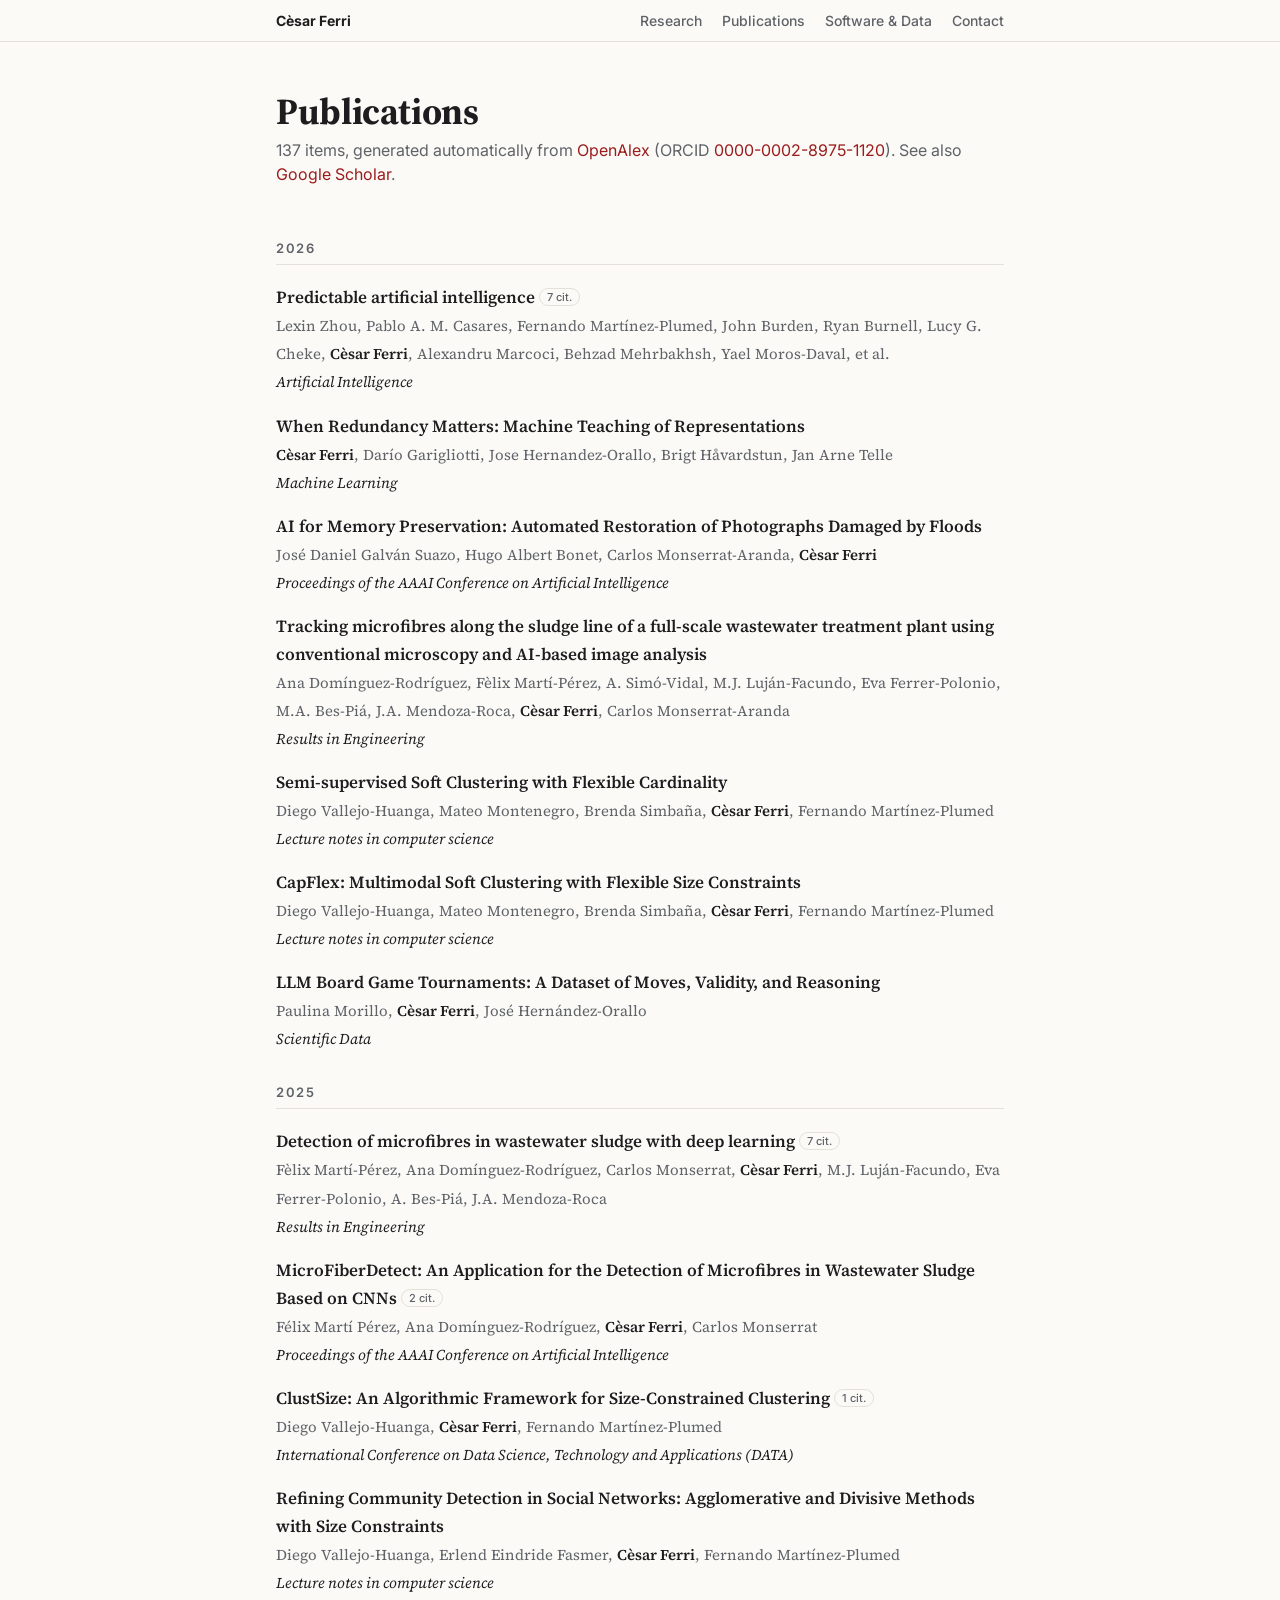
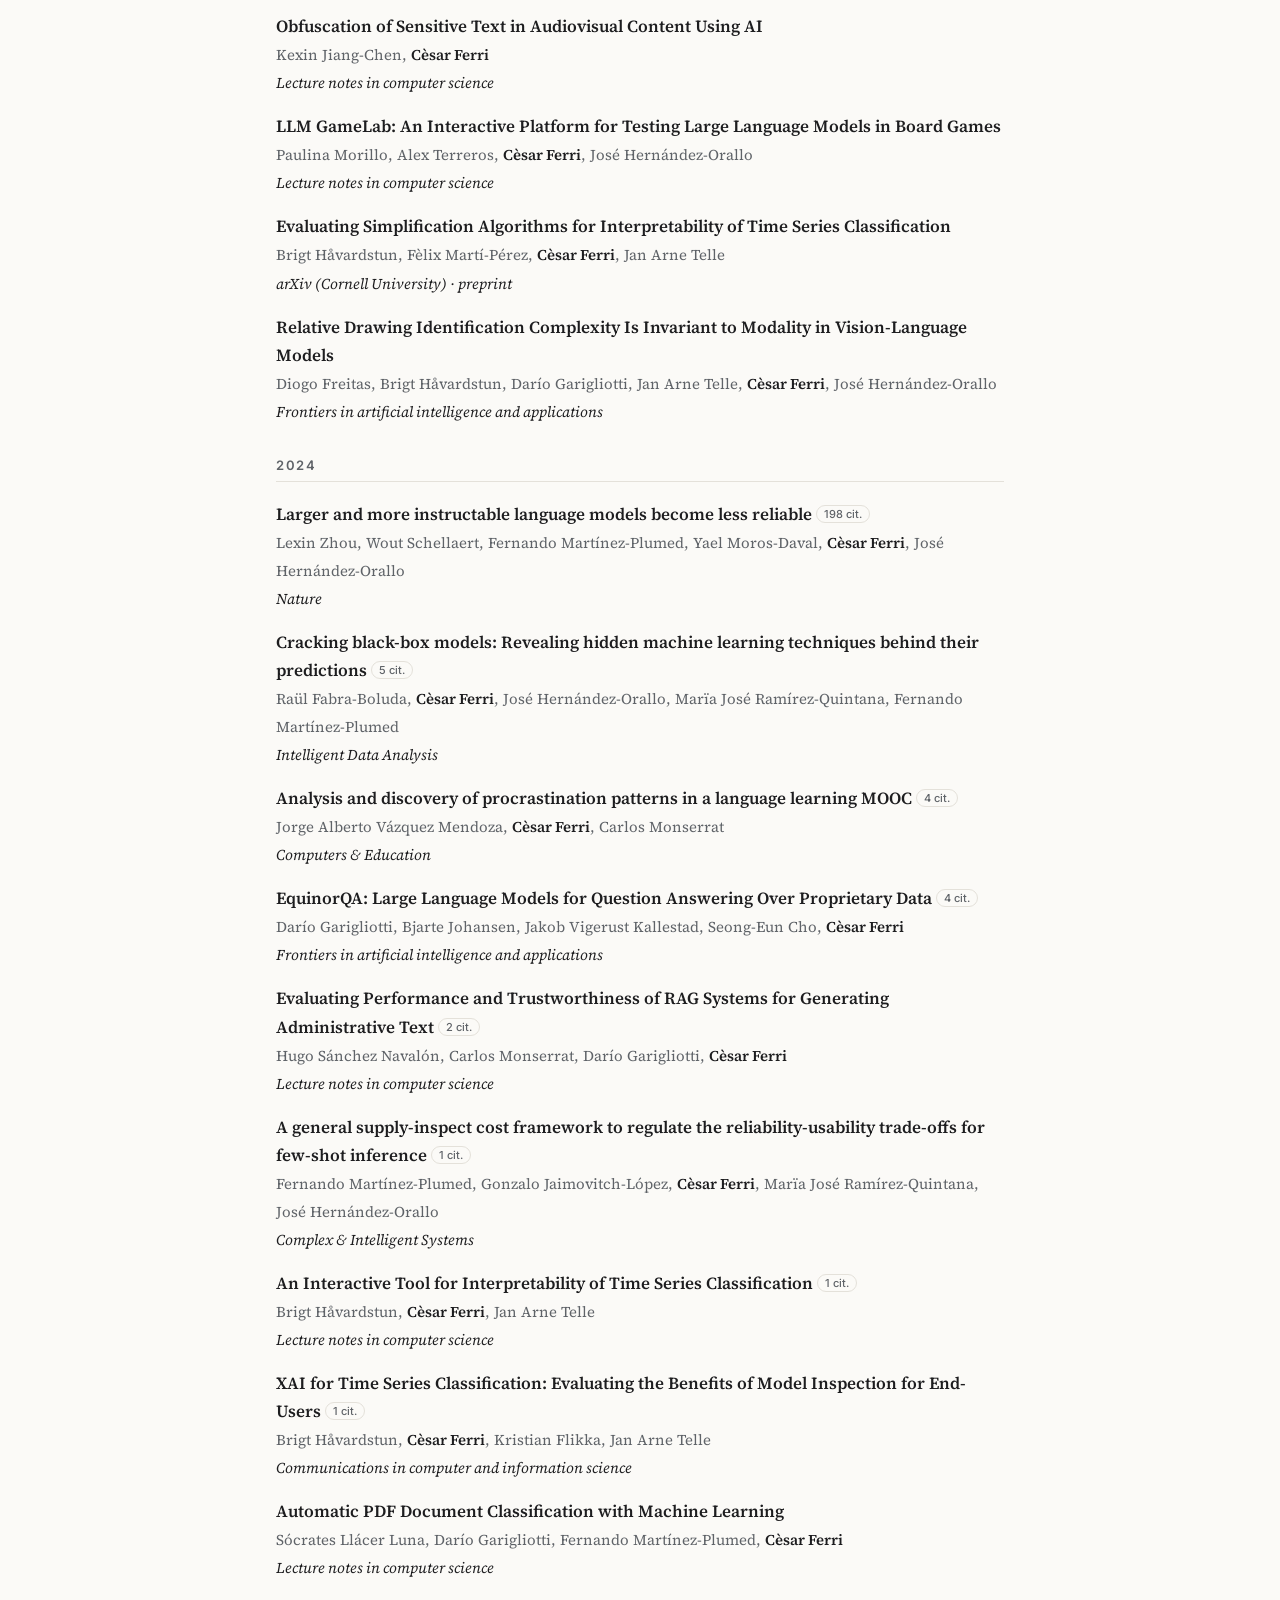
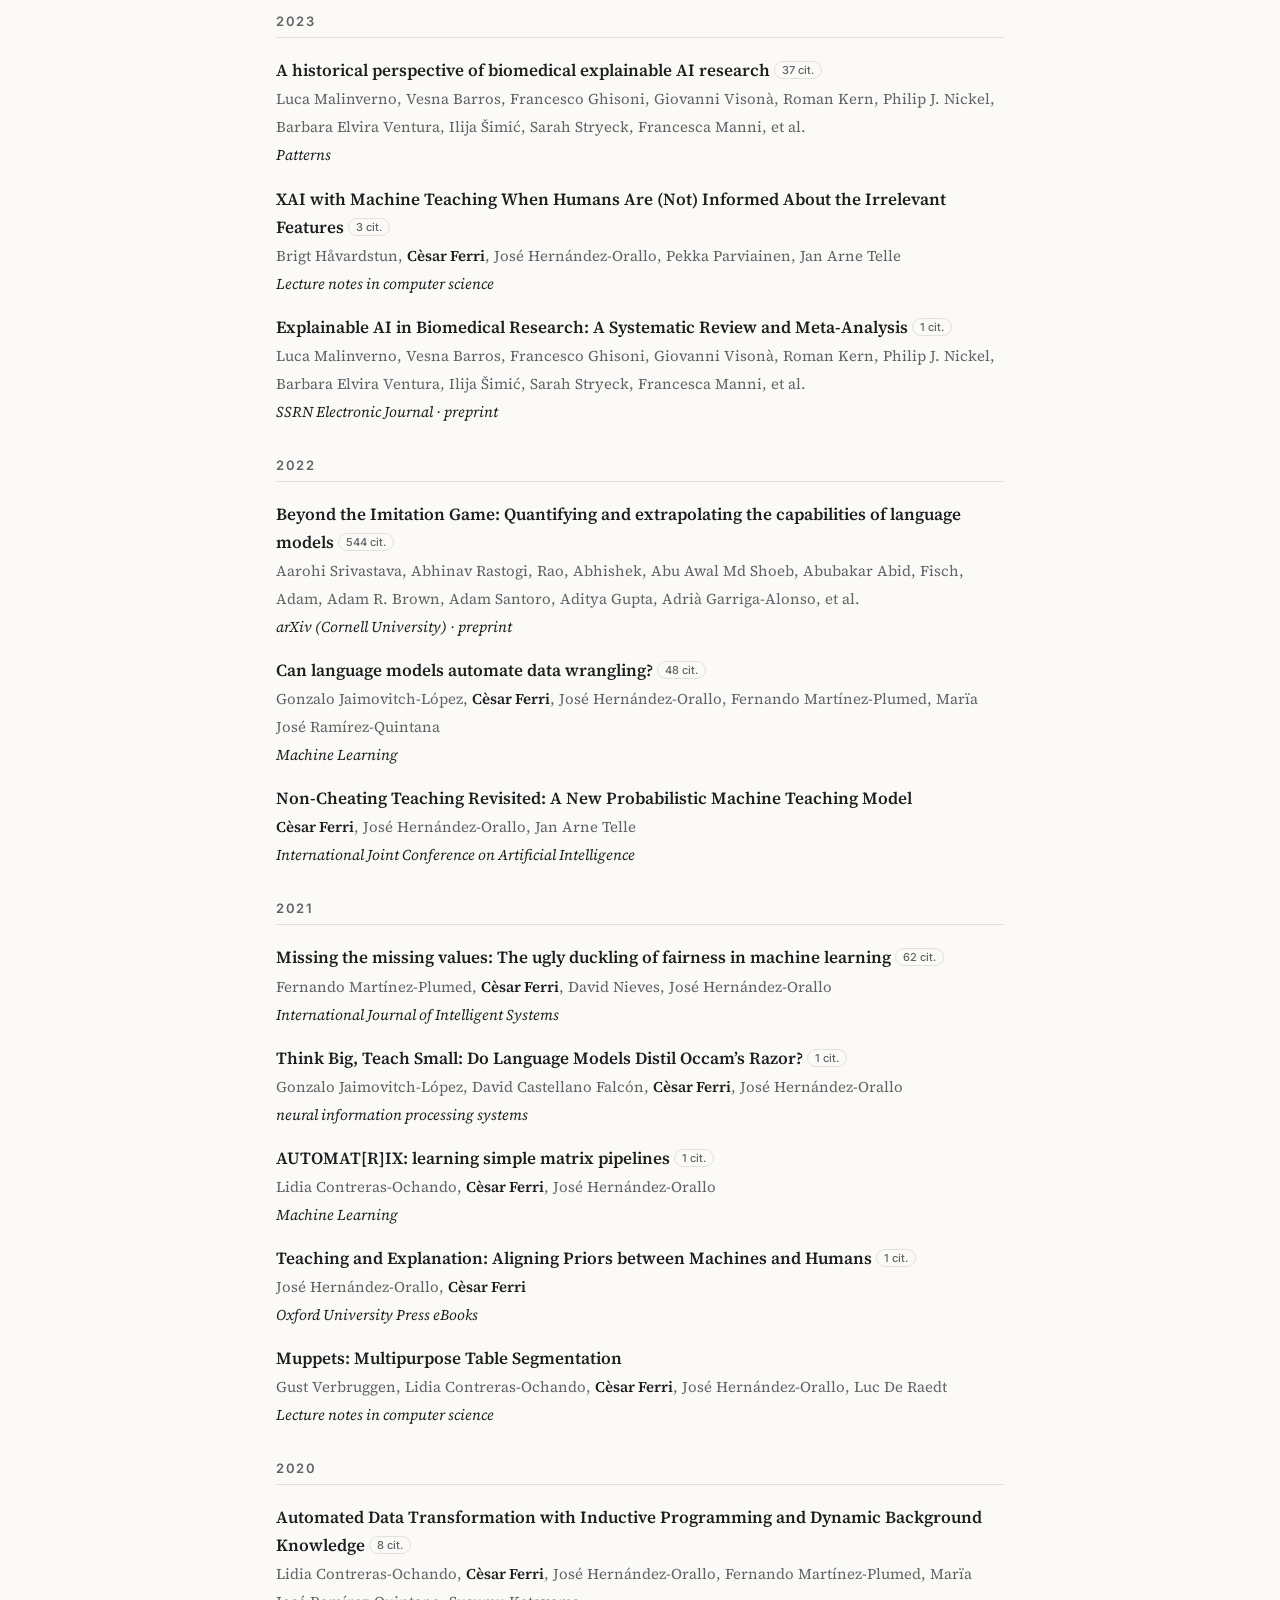
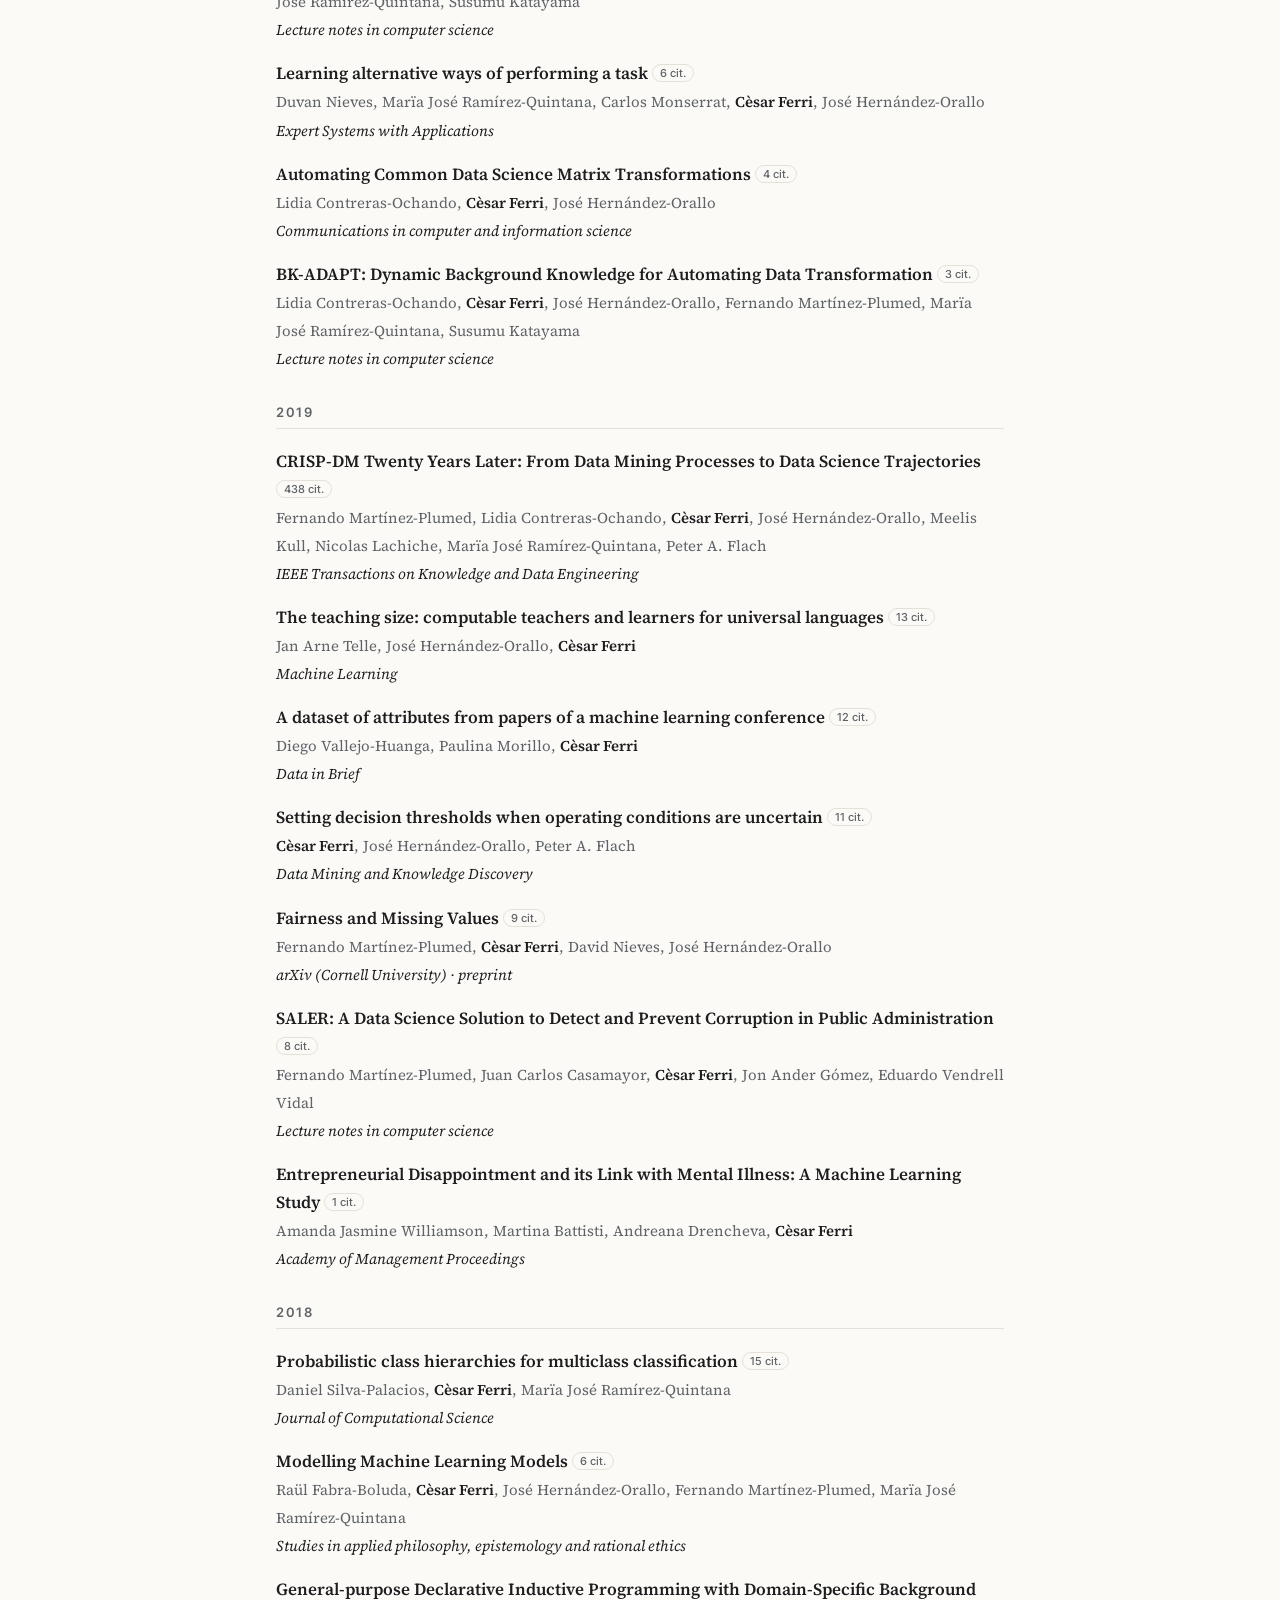
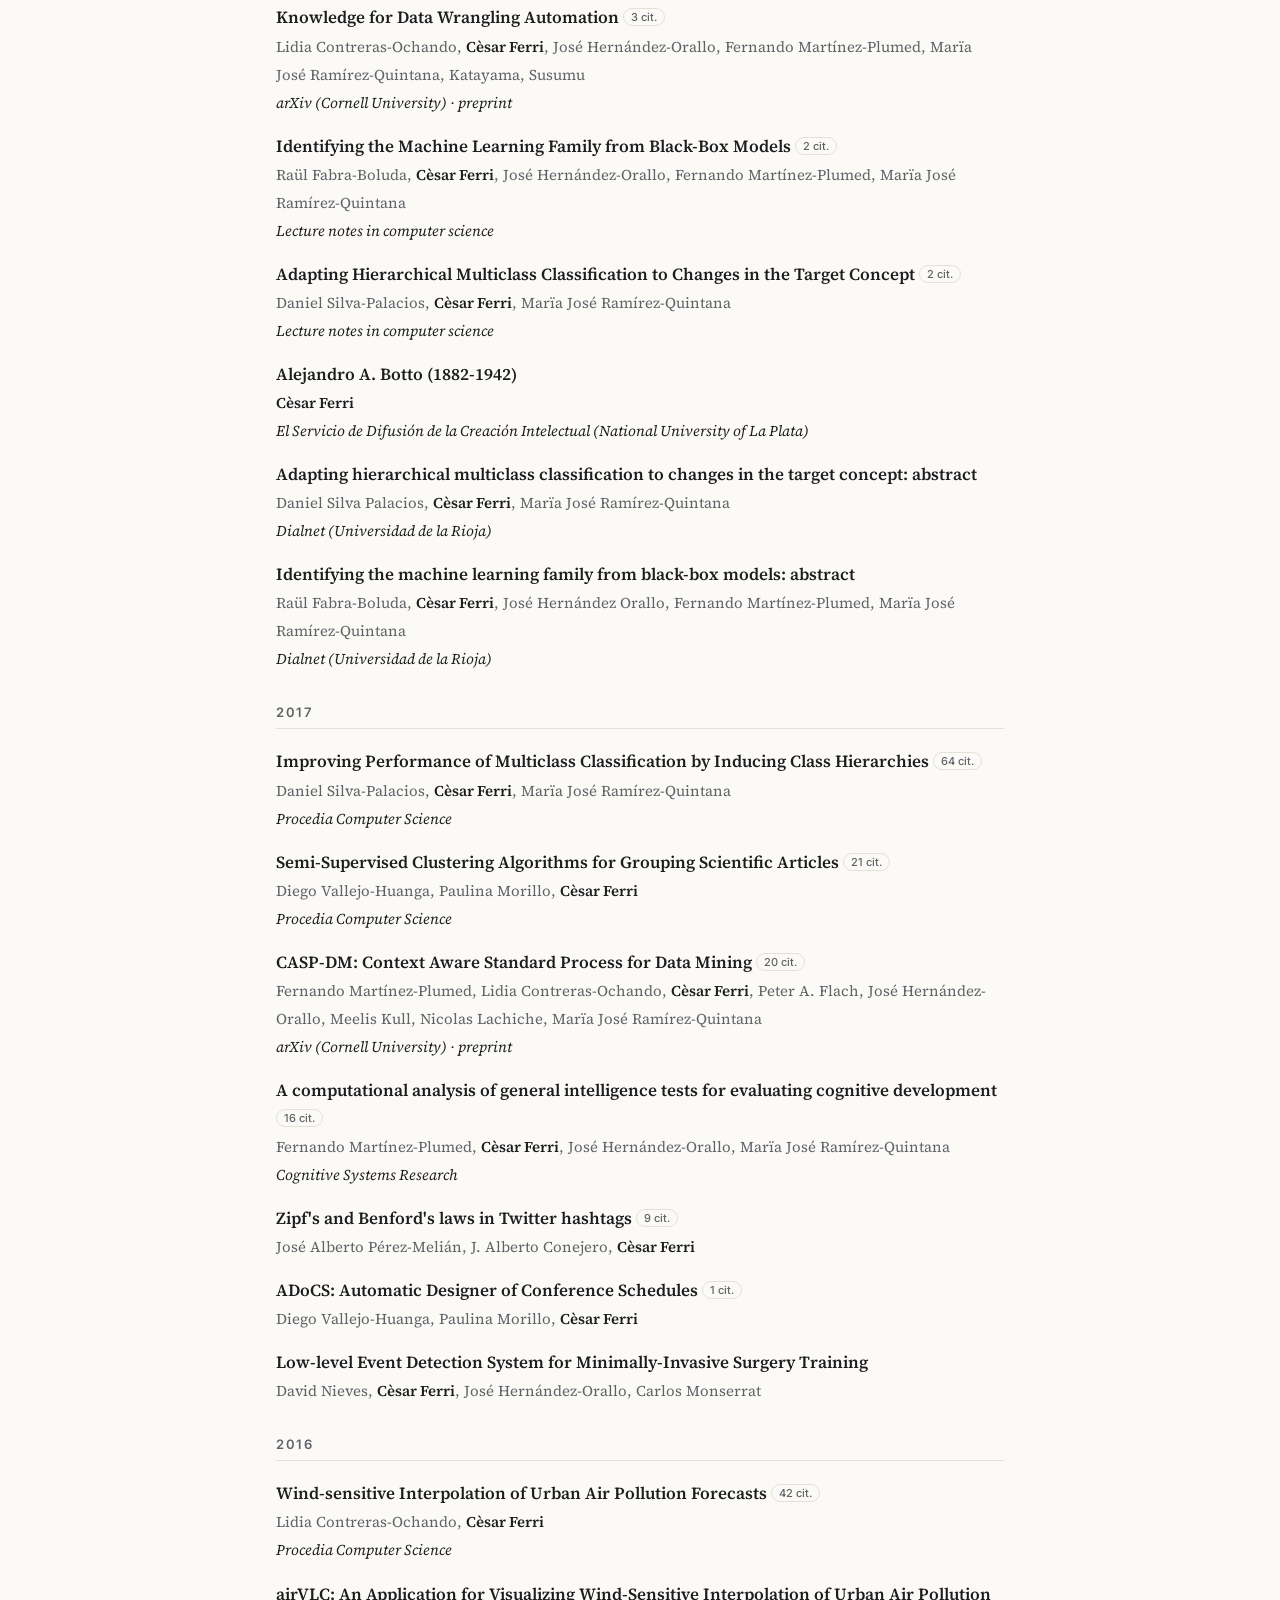
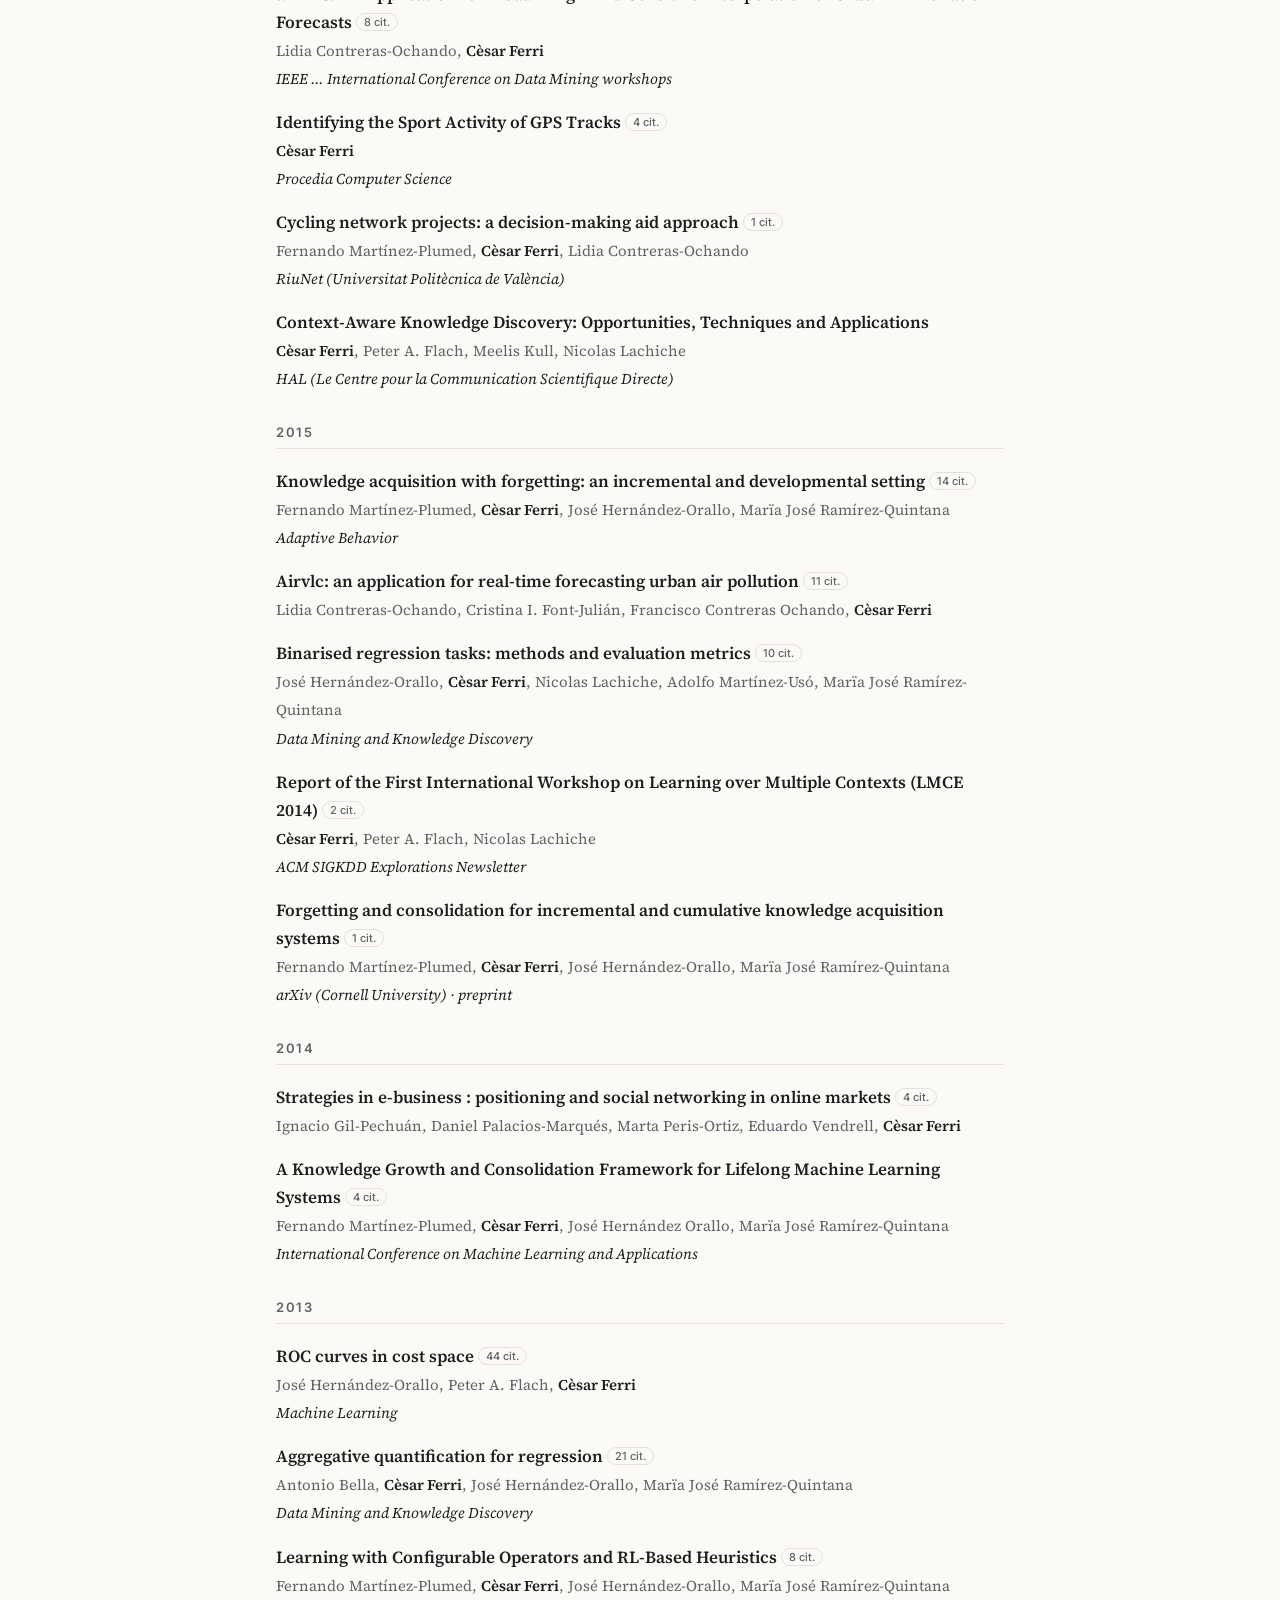
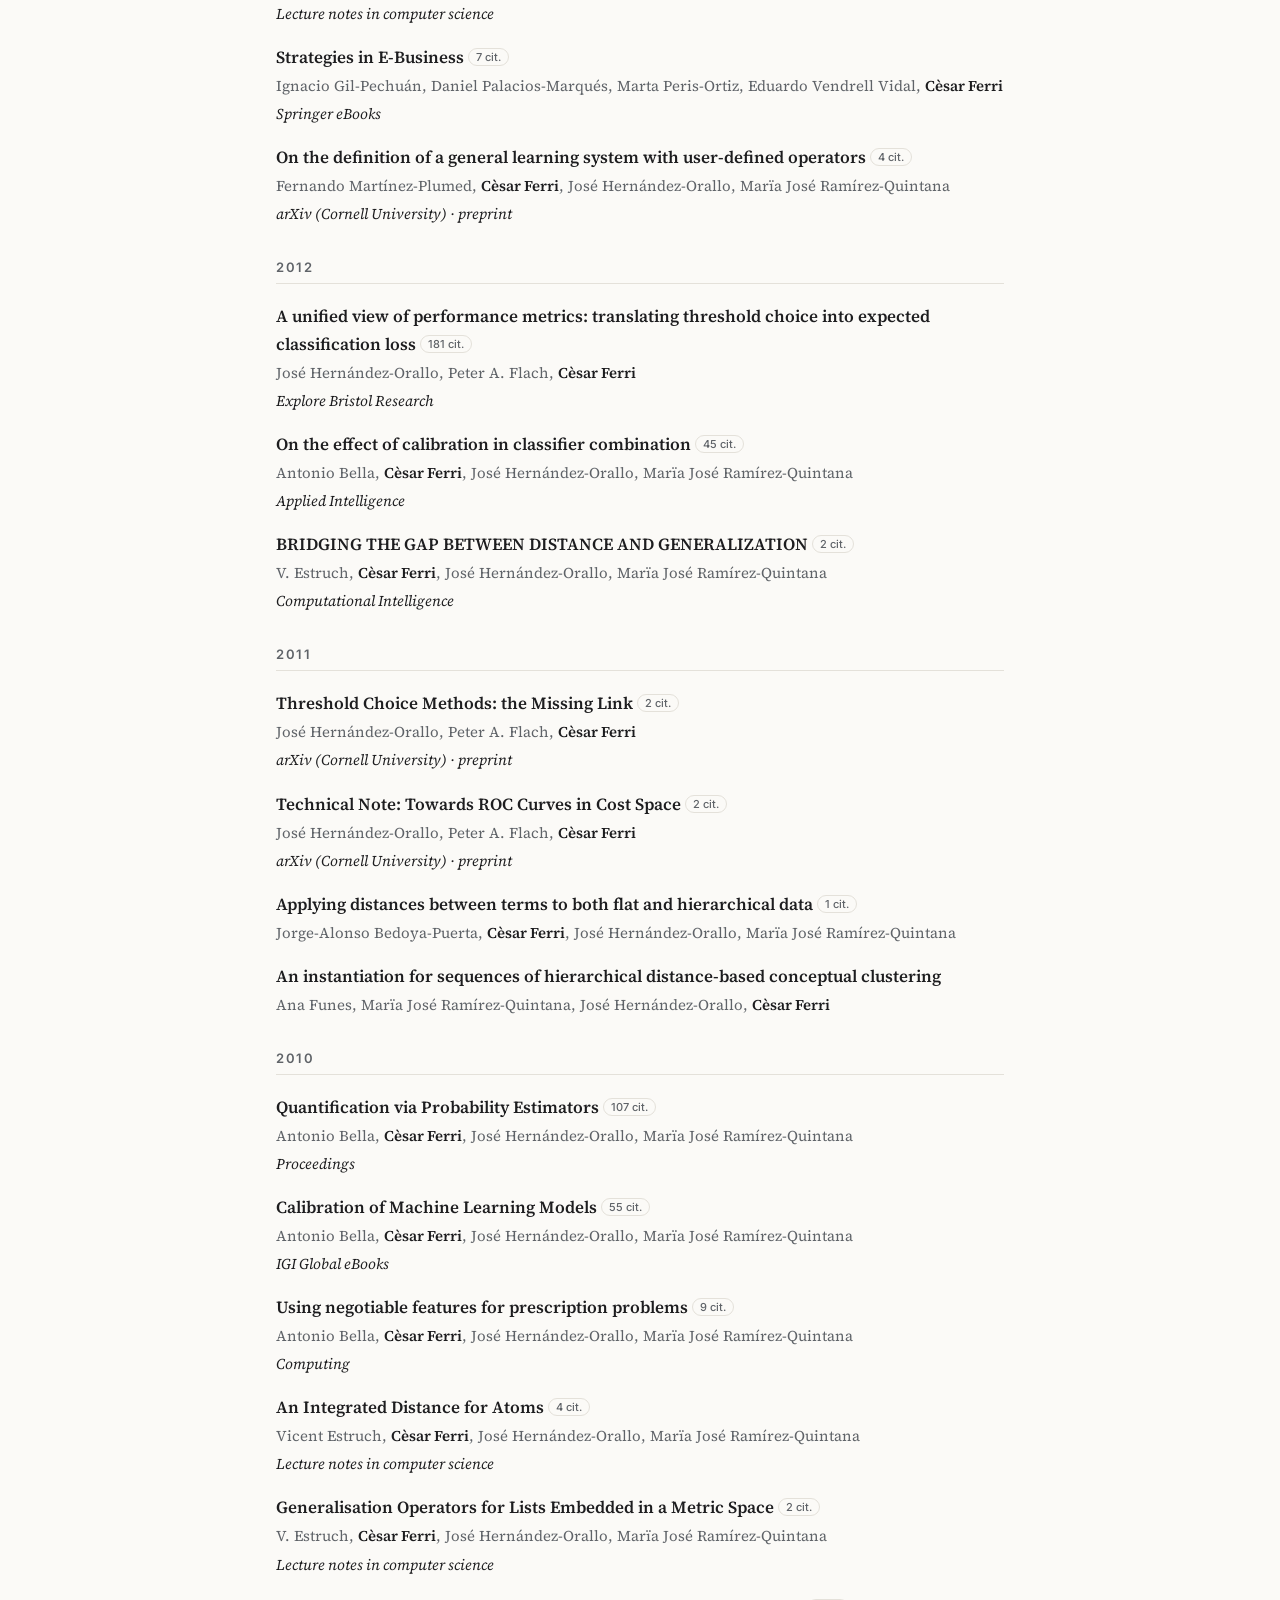
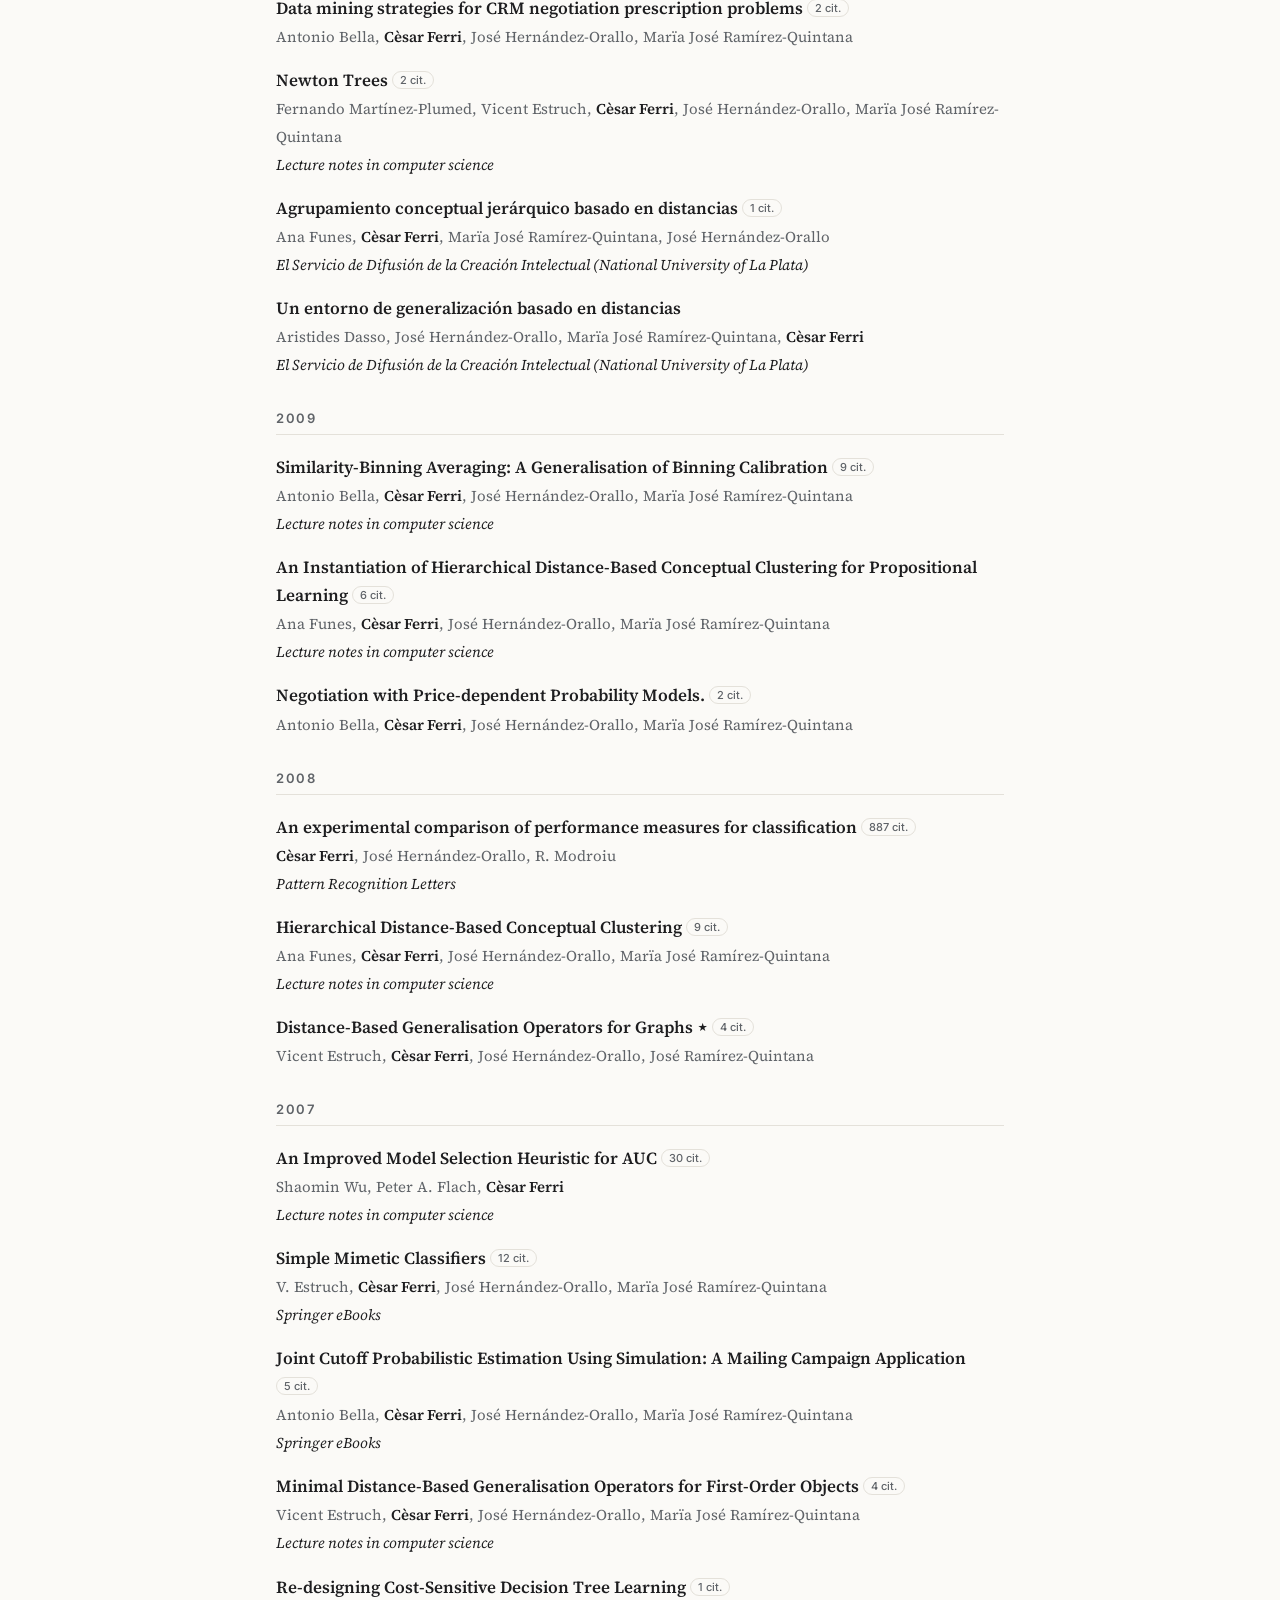
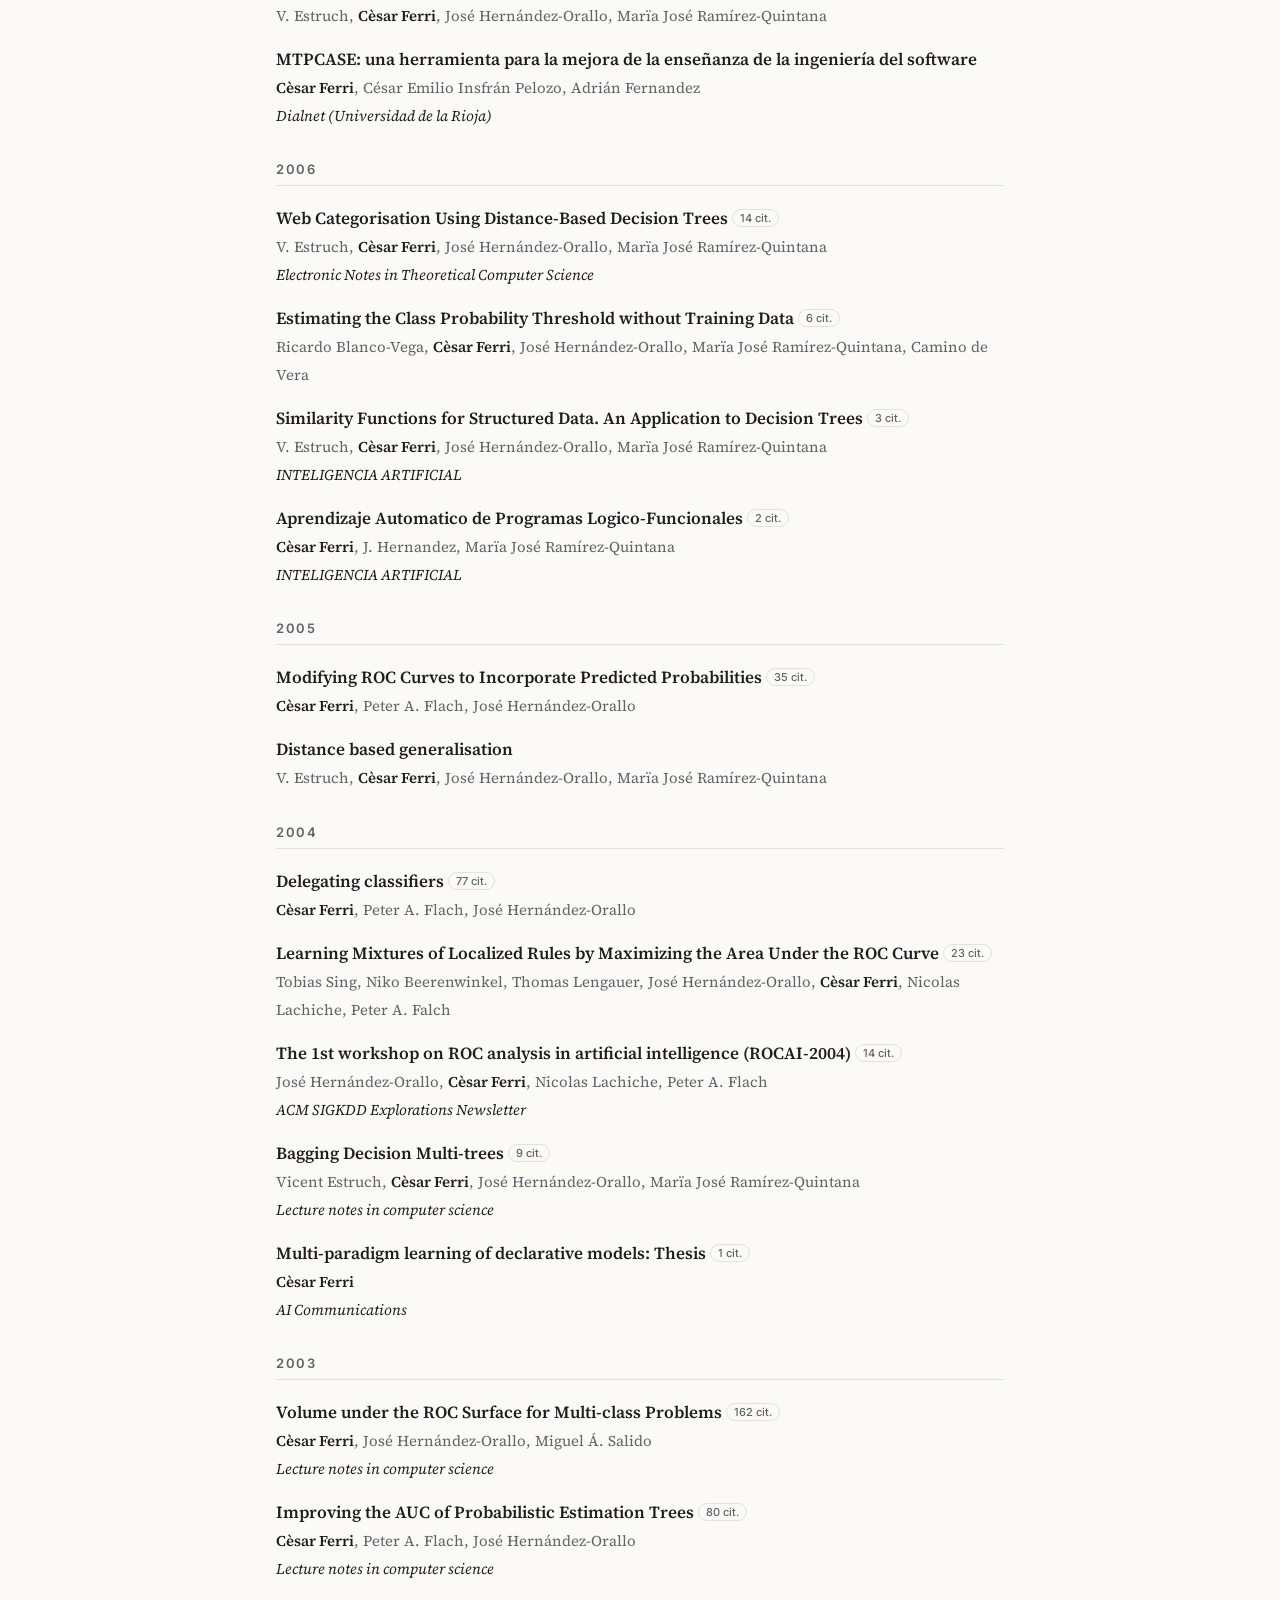
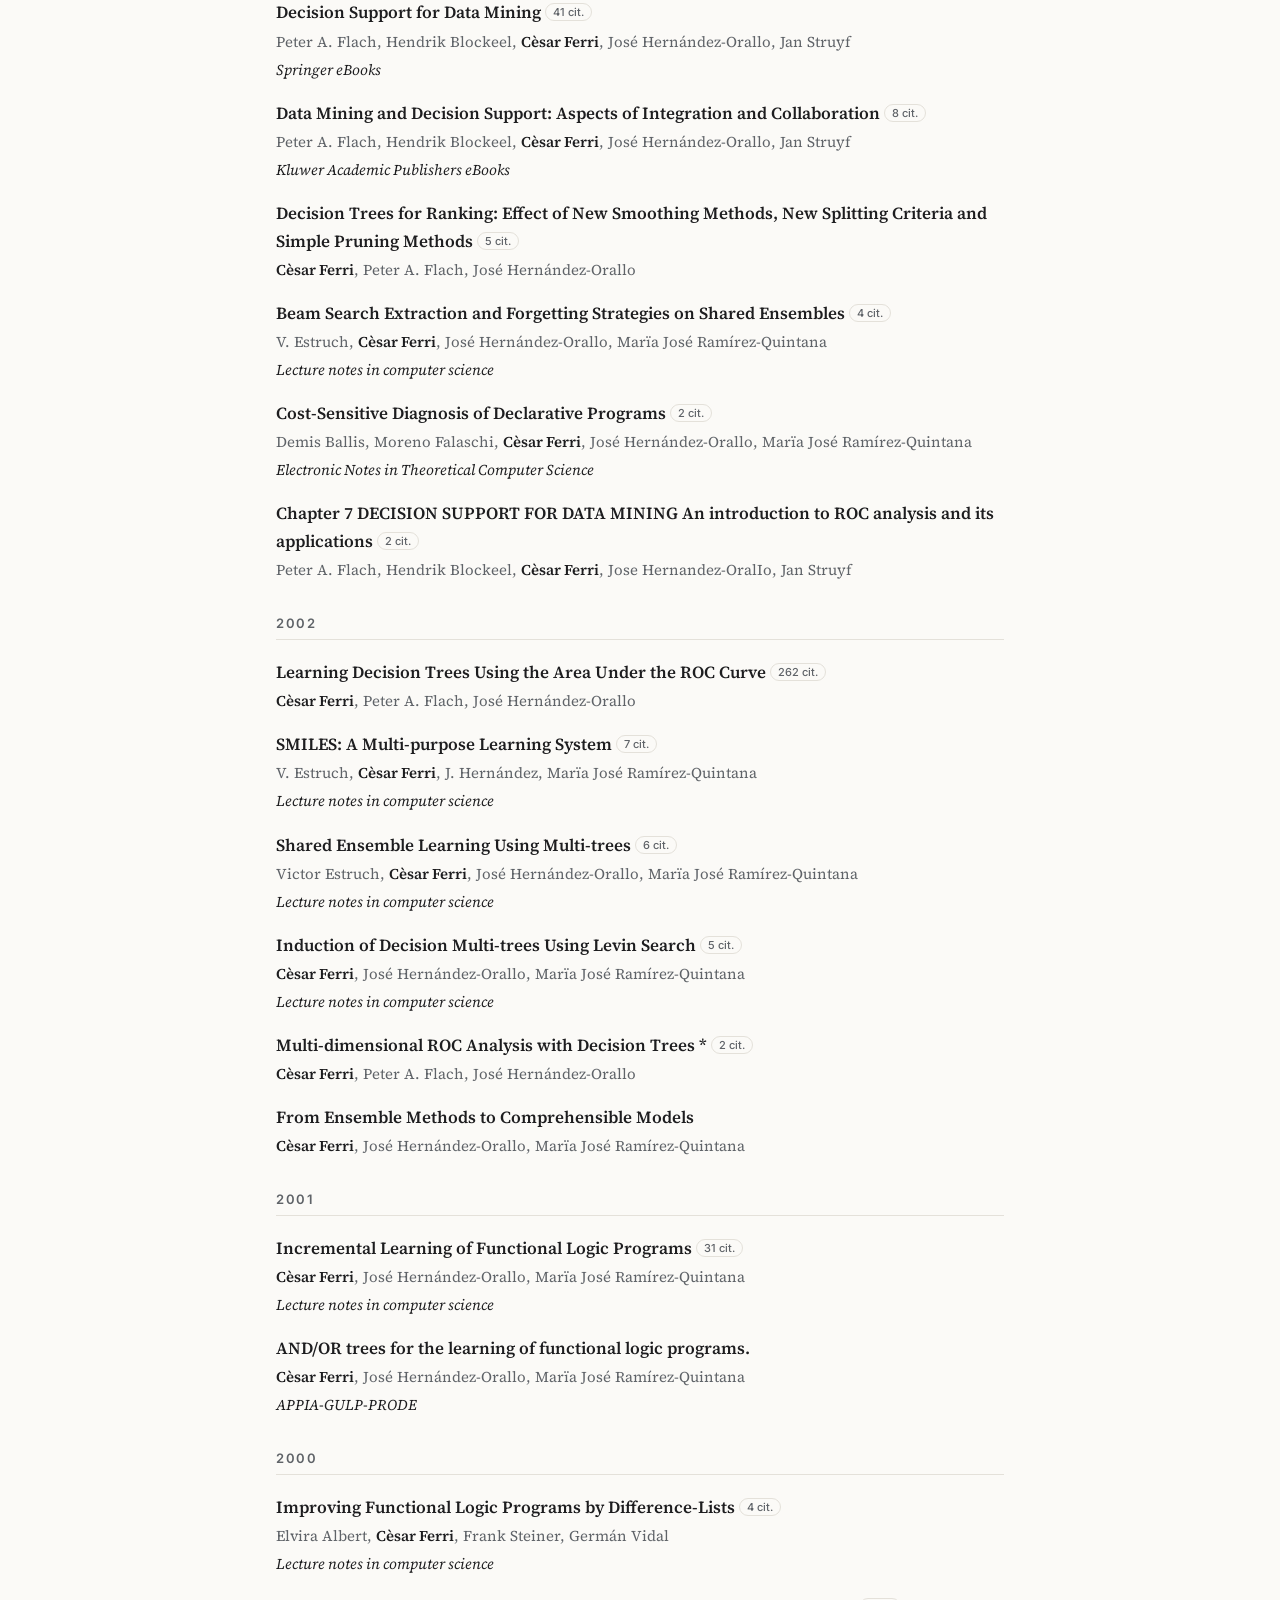
==== publications.html @ b9ae03d8 "Initial academic website Co-Authored-By: Claude Opus 5.5 <noreply@anthropic.com>" ====
<!doctype html>
<html lang="en">
<head>
  <meta charset="utf-8">
  <meta name="viewport" content="width=device-width, initial-scale=1">
  <title>Publications · Cèsar Ferri</title>
  <meta name="description" content="Cèsar Ferri — researcher in machine learning and AI evaluation at VRAIN, Universitat Politècnica de València.">
  <link rel="preconnect" href="https://fonts.googleapis.com">
  <link rel="preconnect" href="https://fonts.gstatic.com" crossorigin>
  <link href="https://fonts.googleapis.com/css2?family=Inter:wght@400;500;600;700&family=Source+Serif+4:ital,wght@0,400;0,600;0,700;1,400&display=swap" rel="stylesheet">
  <link rel="stylesheet" href="assets/style.css">
  <link rel="icon" href="data:image/svg+xml,<svg xmlns='http://www.w3.org/2000/svg' viewBox='0 0 100 100'><text y='.9em' font-size='90'>📈</text></svg>">
</head>
<body>
<nav><div class="inner">
  <a class="brand" href="./">Cèsar Ferri</a>
  <a href="index.html#research">Research</a>
  <a href="index.html#publications">Publications</a>
  <a href="index.html#software">Software &amp; Data</a>
  <a href="index.html#contact">Contact</a>
</div></nav>

<main>
  <header style="padding:48px 0 8px">
    <h1>Publications</h1>
    <p class="role">137 items, generated automatically from
      <a href="https://openalex.org">OpenAlex</a> (ORCID <a href="https://orcid.org/0000-0002-8975-1120">0000-0002-8975-1120</a>).
      See also <a href="https://scholar.google.com/scholar?q=C%C3%A8sar+Ferri">Google Scholar</a>.</p>
  </header>
<h2 class="year" id="y2026">2026</h2>
<ol class="pubs">
<li><span class="pub-title"><a href="https://doi.org/10.1016/j.artint.2026.104491">Predictable artificial intelligence</a></span> <span class="cites">7 cit.</span><br><span class="pub-authors">Lexin Zhou, Pablo A. M. Casares, Fernando Martínez‐Plumed, John Burden, Ryan Burnell, Lucy G. Cheke, <strong>Cèsar Ferri</strong>, Alexandru Marcoci, Behzad Mehrbakhsh, Yael Moros-Daval, et al.</span><br><span class="pub-venue">Artificial Intelligence</span></li>
<li><span class="pub-title"><a href="https://doi.org/10.1007/s10994-025-06954-3">When Redundancy Matters: Machine Teaching of Representations</a></span><br><span class="pub-authors"><strong>Cèsar Ferri</strong>, Darío Garigliotti, Jose Hernandez-Orallo, Brigt Håvardstun, Jan Arne Telle</span><br><span class="pub-venue">Machine Learning</span></li>
<li><span class="pub-title"><a href="https://doi.org/10.1609/aaai.v40i48.42383">AI for Memory Preservation: Automated Restoration of Photographs Damaged by Floods</a></span><br><span class="pub-authors">José Daniel Galván Suazo, Hugo Albert Bonet, Carlos Monserrat-Aranda, <strong>Cèsar Ferri</strong></span><br><span class="pub-venue">Proceedings of the AAAI Conference on Artificial Intelligence</span></li>
<li><span class="pub-title"><a href="https://doi.org/10.1016/j.rineng.2026.111675">Tracking microfibres along the sludge line of a full-scale wastewater treatment plant using conventional microscopy and AI-based image analysis</a></span><br><span class="pub-authors">Ana Domínguez-Rodríguez, Fèlix Martí-Pérez, A. Simó-Vidal, M.J. Luján-Facundo, Eva Ferrer-Polonio, M.A. Bes-Piá, J.A. Mendoza‐Roca, <strong>Cèsar Ferri</strong>, Carlos Monserrat-Aranda</span><br><span class="pub-venue">Results in Engineering</span></li>
<li><span class="pub-title"><a href="https://doi.org/10.1007/978-3-032-31438-3_16">Semi-supervised Soft Clustering with Flexible Cardinality</a></span><br><span class="pub-authors">Diego Vallejo-Huanga, Mateo Montenegro, Brenda Simbaña, <strong>Cèsar Ferri</strong>, Fernando Martínez‐Plumed</span><br><span class="pub-venue">Lecture notes in computer science</span></li>
<li><span class="pub-title"><a href="https://doi.org/10.1007/978-3-032-37685-5_20">CapFlex: Multimodal Soft Clustering with Flexible Size Constraints</a></span><br><span class="pub-authors">Diego Vallejo-Huanga, Mateo Montenegro, Brenda Simbaña, <strong>Cèsar Ferri</strong>, Fernando Martínez‐Plumed</span><br><span class="pub-venue">Lecture notes in computer science</span></li>
<li><span class="pub-title"><a href="https://doi.org/10.1038/s41597-026-08115-0">LLM Board Game Tournaments: A Dataset of Moves, Validity, and Reasoning</a></span><br><span class="pub-authors">Paulina Morillo, <strong>Cèsar Ferri</strong>, José Hernández‐Orallo</span><br><span class="pub-venue">Scientific Data</span></li>
</ol>
<h2 class="year" id="y2025">2025</h2>
<ol class="pubs">
<li><span class="pub-title"><a href="https://doi.org/10.1016/j.rineng.2025.105454">Detection of microfibres in wastewater sludge with deep learning</a></span> <span class="cites">7 cit.</span><br><span class="pub-authors">Fèlix Martí-Pérez, Ana Domínguez-Rodríguez, Carlos Monserrat, <strong>Cèsar Ferri</strong>, M.J. Luján-Facundo, Eva Ferrer-Polonio, A. Bes-Piá, J.A. Mendoza‐Roca</span><br><span class="pub-venue">Results in Engineering</span></li>
<li><span class="pub-title"><a href="https://doi.org/10.1609/aaai.v39i28.35366">MicroFiberDetect: An Application for the Detection of Microfibres in Wastewater Sludge Based on CNNs</a></span> <span class="cites">2 cit.</span><br><span class="pub-authors">Félix Martí Pérez, Ana Domínguez-Rodríguez, <strong>Cèsar Ferri</strong>, Carlos Monserrat</span><br><span class="pub-venue">Proceedings of the AAAI Conference on Artificial Intelligence</span></li>
<li><span class="pub-title"><a href="https://doi.org/10.5220/0013558900003967">ClustSize: An Algorithmic Framework for Size-Constrained Clustering</a></span> <span class="cites">1 cit.</span><br><span class="pub-authors">Diego Vallejo-Huanga, <strong>Cèsar Ferri</strong>, Fernando Martínez‐Plumed</span><br><span class="pub-venue">International Conference on Data Science, Technology and Applications (DATA)</span></li>
<li><span class="pub-title"><a href="https://doi.org/10.1007/978-3-032-00891-6_26">Refining Community Detection in Social Networks: Agglomerative and Divisive Methods with Size Constraints</a></span><br><span class="pub-authors">Diego Vallejo-Huanga, Erlend Eindride Fasmer, <strong>Cèsar Ferri</strong>, Fernando Martínez‐Plumed</span><br><span class="pub-venue">Lecture notes in computer science</span></li>
<li><span class="pub-title"><a href="https://doi.org/10.1007/978-3-032-06129-4_40">Obfuscation of Sensitive Text in Audiovisual Content Using AI</a></span><br><span class="pub-authors">Kexin Jiang-Chen, <strong>Cèsar Ferri</strong></span><br><span class="pub-venue">Lecture notes in computer science</span></li>
<li><span class="pub-title"><a href="https://doi.org/10.1007/978-3-032-06129-4_36">LLM GameLab: An Interactive Platform for Testing Large Language Models in Board Games</a></span><br><span class="pub-authors">Paulina Morillo, Alex Terreros, <strong>Cèsar Ferri</strong>, José Hernández‐Orallo</span><br><span class="pub-venue">Lecture notes in computer science</span></li>
<li><span class="pub-title"><a href="https://doi.org/10.48550/arxiv.2505.08846">Evaluating Simplification Algorithms for Interpretability of Time Series Classification</a></span><br><span class="pub-authors">Brigt Håvardstun, Fèlix Martí-Pérez, <strong>Cèsar Ferri</strong>, Jan Arne Telle</span><br><span class="pub-venue">arXiv (Cornell University) · preprint</span></li>
<li><span class="pub-title"><a href="https://doi.org/10.3233/faia251351">Relative Drawing Identification Complexity Is Invariant to Modality in Vision-Language Models</a></span><br><span class="pub-authors">Diogo Freitas, Brigt Håvardstun, Darío Garigliotti, Jan Arne Telle, <strong>Cèsar Ferri</strong>, José Hernández‐Orallo</span><br><span class="pub-venue">Frontiers in artificial intelligence and applications</span></li>
</ol>
<h2 class="year" id="y2024">2024</h2>
<ol class="pubs">
<li><span class="pub-title"><a href="https://doi.org/10.1038/s41586-024-07930-y">Larger and more instructable language models become less reliable</a></span> <span class="cites">198 cit.</span><br><span class="pub-authors">Lexin Zhou, Wout Schellaert, Fernando Martínez‐Plumed, Yael Moros-Daval, <strong>Cèsar Ferri</strong>, José Hernández‐Orallo</span><br><span class="pub-venue">Nature</span></li>
<li><span class="pub-title"><a href="https://doi.org/10.3233/ida-230707">Cracking black-box models: Revealing hidden machine learning techniques behind their predictions</a></span> <span class="cites">5 cit.</span><br><span class="pub-authors">Raül Fabra-Boluda, <strong>Cèsar Ferri</strong>, José Hernández‐Orallo, Marïa José Ramírez-Quintana, Fernando Martínez‐Plumed</span><br><span class="pub-venue">Intelligent Data Analysis</span></li>
<li><span class="pub-title"><a href="https://doi.org/10.1016/j.compedu.2024.105154">Analysis and discovery of procrastination patterns in a language learning MOOC</a></span> <span class="cites">4 cit.</span><br><span class="pub-authors">Jorge Alberto Vázquez Mendoza, <strong>Cèsar Ferri</strong>, Carlos Monserrat</span><br><span class="pub-venue">Computers &amp; Education</span></li>
<li><span class="pub-title"><a href="https://doi.org/10.3233/faia241049">EquinorQA: Large Language Models for Question Answering Over Proprietary Data</a></span> <span class="cites">4 cit.</span><br><span class="pub-authors">Darío Garigliotti, Bjarte Johansen, Jakob Vigerust Kallestad, Seong-Eun Cho, <strong>Cèsar Ferri</strong></span><br><span class="pub-venue">Frontiers in artificial intelligence and applications</span></li>
<li><span class="pub-title"><a href="https://doi.org/10.1007/978-3-031-77731-8_37">Evaluating Performance and Trustworthiness of RAG Systems for Generating Administrative Text</a></span> <span class="cites">2 cit.</span><br><span class="pub-authors">Hugo Sánchez Navalón, Carlos Monserrat, Darío Garigliotti, <strong>Cèsar Ferri</strong></span><br><span class="pub-venue">Lecture notes in computer science</span></li>
<li><span class="pub-title"><a href="https://doi.org/10.1007/s40747-024-01599-6">A general supply-inspect cost framework to regulate the reliability-usability trade-offs for few-shot inference</a></span> <span class="cites">1 cit.</span><br><span class="pub-authors">Fernando Martínez‐Plumed, Gonzalo Jaimovitch-López, <strong>Cèsar Ferri</strong>, Marïa José Ramírez-Quintana, José Hernández‐Orallo</span><br><span class="pub-venue">Complex &amp; Intelligent Systems</span></li>
<li><span class="pub-title"><a href="https://doi.org/10.1007/978-3-031-70371-3_28">An Interactive Tool for Interpretability of Time Series Classification</a></span> <span class="cites">1 cit.</span><br><span class="pub-authors">Brigt Håvardstun, <strong>Cèsar Ferri</strong>, Jan Arne Telle</span><br><span class="pub-venue">Lecture notes in computer science</span></li>
<li><span class="pub-title"><a href="https://doi.org/10.1007/978-3-031-63800-8_22">XAI for Time Series Classification: Evaluating the Benefits of Model Inspection for End-Users</a></span> <span class="cites">1 cit.</span><br><span class="pub-authors">Brigt Håvardstun, <strong>Cèsar Ferri</strong>, Kristian Flikka, Jan Arne Telle</span><br><span class="pub-venue">Communications in computer and information science</span></li>
<li><span class="pub-title"><a href="https://doi.org/10.1007/978-3-031-77731-8_40">Automatic PDF Document Classification with Machine Learning</a></span><br><span class="pub-authors">Sócrates Llácer Luna, Darío Garigliotti, Fernando Martínez‐Plumed, <strong>Cèsar Ferri</strong></span><br><span class="pub-venue">Lecture notes in computer science</span></li>
</ol>
<h2 class="year" id="y2023">2023</h2>
<ol class="pubs">
<li><span class="pub-title"><a href="https://doi.org/10.1016/j.patter.2023.100830">A historical perspective of biomedical explainable AI research</a></span> <span class="cites">37 cit.</span><br><span class="pub-authors">Luca Malinverno, Vesna Barros, Francesco Ghisoni, Giovanni Visonà, Roman Kern, Philip J. Nickel, Barbara Elvira Ventura, Ilija Šimić, Sarah Stryeck, Francesca Manni, et al.</span><br><span class="pub-venue">Patterns</span></li>
<li><span class="pub-title"><a href="https://doi.org/10.1007/978-3-031-43418-1_23">XAI with Machine Teaching When Humans Are (Not) Informed About the Irrelevant Features</a></span> <span class="cites">3 cit.</span><br><span class="pub-authors">Brigt Håvardstun, <strong>Cèsar Ferri</strong>, José Hernández‐Orallo, Pekka Parviainen, Jan Arne Telle</span><br><span class="pub-venue">Lecture notes in computer science</span></li>
<li><span class="pub-title"><a href="https://doi.org/10.2139/ssrn.4335108">Explainable AI in Biomedical Research: A Systematic Review and Meta-Analysis</a></span> <span class="cites">1 cit.</span><br><span class="pub-authors">Luca Malinverno, Vesna Barros, Francesco Ghisoni, Giovanni Visonà, Roman Kern, Philip J. Nickel, Barbara Elvira Ventura, Ilija Šimić, Sarah Stryeck, Francesca Manni, et al.</span><br><span class="pub-venue">SSRN Electronic Journal · preprint</span></li>
</ol>
<h2 class="year" id="y2022">2022</h2>
<ol class="pubs">
<li><span class="pub-title"><a href="https://doi.org/10.48550/arxiv.2206.04615">Beyond the Imitation Game: Quantifying and extrapolating the capabilities of language models</a></span> <span class="cites">544 cit.</span><br><span class="pub-authors">Aarohi Srivastava, Abhinav Rastogi, Rao, Abhishek, Abu Awal Md Shoeb, Abubakar Abid, Fisch, Adam, Adam R. Brown, Adam Santoro, Aditya Gupta, Adrià Garriga-Alonso, et al.</span><br><span class="pub-venue">arXiv (Cornell University) · preprint</span></li>
<li><span class="pub-title"><a href="https://doi.org/10.1007/s10994-022-06259-9">Can language models automate data wrangling?</a></span> <span class="cites">48 cit.</span><br><span class="pub-authors">Gonzalo Jaimovitch-López, <strong>Cèsar Ferri</strong>, José Hernández‐Orallo, Fernando Martínez‐Plumed, Marïa José Ramírez-Quintana</span><br><span class="pub-venue">Machine Learning</span></li>
<li><span class="pub-title"><a href="https://doi.org/10.24963/ijcai.2022/412">Non-Cheating Teaching Revisited: A New Probabilistic Machine Teaching Model</a></span><br><span class="pub-authors"><strong>Cèsar Ferri</strong>, José Hernández‐Orallo, Jan Arne Telle</span><br><span class="pub-venue">International Joint Conference on Artificial Intelligence</span></li>
</ol>
<h2 class="year" id="y2021">2021</h2>
<ol class="pubs">
<li><span class="pub-title"><a href="https://doi.org/10.1002/int.22415">Missing the missing values: The ugly duckling of fairness in machine learning</a></span> <span class="cites">62 cit.</span><br><span class="pub-authors">Fernando Martínez‐Plumed, <strong>Cèsar Ferri</strong>, David Nieves, José Hernández‐Orallo</span><br><span class="pub-venue">International Journal of Intelligent Systems</span></li>
<li><span class="pub-title">Think Big, Teach Small: Do Language Models Distil Occam’s Razor?</span> <span class="cites">1 cit.</span><br><span class="pub-authors">Gonzalo Jaimovitch-López, David Castellano Falcón, <strong>Cèsar Ferri</strong>, José Hernández‐Orallo</span><br><span class="pub-venue">neural information processing systems</span></li>
<li><span class="pub-title"><a href="https://doi.org/10.1007/s10994-021-05950-7">AUTOMAT[R]IX: learning simple matrix pipelines</a></span> <span class="cites">1 cit.</span><br><span class="pub-authors">Lidia Contreras-Ochando, <strong>Cèsar Ferri</strong>, José Hernández‐Orallo</span><br><span class="pub-venue">Machine Learning</span></li>
<li><span class="pub-title"><a href="https://doi.org/10.1093/oso/9780198862536.003.0009">Teaching and Explanation: Aligning Priors between Machines and Humans</a></span> <span class="cites">1 cit.</span><br><span class="pub-authors">José Hernández‐Orallo, <strong>Cèsar Ferri</strong></span><br><span class="pub-venue">Oxford University Press eBooks</span></li>
<li><span class="pub-title"><a href="https://doi.org/10.1007/978-3-030-74251-5_31">Muppets: Multipurpose Table Segmentation</a></span><br><span class="pub-authors">Gust Verbruggen, Lidia Contreras-Ochando, <strong>Cèsar Ferri</strong>, José Hernández‐Orallo, Luc De Raedt</span><br><span class="pub-venue">Lecture notes in computer science</span></li>
</ol>
<h2 class="year" id="y2020">2020</h2>
<ol class="pubs">
<li><span class="pub-title"><a href="https://doi.org/10.1007/978-3-030-46133-1_44">Automated Data Transformation with Inductive Programming and Dynamic Background Knowledge</a></span> <span class="cites">8 cit.</span><br><span class="pub-authors">Lidia Contreras-Ochando, <strong>Cèsar Ferri</strong>, José Hernández‐Orallo, Fernando Martínez‐Plumed, Marïa José Ramírez-Quintana, Susumu Katayama</span><br><span class="pub-venue">Lecture notes in computer science</span></li>
<li><span class="pub-title"><a href="https://doi.org/10.1016/j.eswa.2020.113263">Learning alternative ways of performing a task</a></span> <span class="cites">6 cit.</span><br><span class="pub-authors">Duvan Nieves, Marïa José Ramírez-Quintana, Carlos Monserrat, <strong>Cèsar Ferri</strong>, José Hernández‐Orallo</span><br><span class="pub-venue">Expert Systems with Applications</span></li>
<li><span class="pub-title"><a href="https://doi.org/10.1007/978-3-030-43823-4_2">Automating Common Data Science Matrix Transformations</a></span> <span class="cites">4 cit.</span><br><span class="pub-authors">Lidia Contreras-Ochando, <strong>Cèsar Ferri</strong>, José Hernández‐Orallo</span><br><span class="pub-venue">Communications in computer and information science</span></li>
<li><span class="pub-title"><a href="https://doi.org/10.1007/978-3-030-46133-1_45">BK-ADAPT: Dynamic Background Knowledge for Automating Data Transformation</a></span> <span class="cites">3 cit.</span><br><span class="pub-authors">Lidia Contreras-Ochando, <strong>Cèsar Ferri</strong>, José Hernández‐Orallo, Fernando Martínez‐Plumed, Marïa José Ramírez-Quintana, Susumu Katayama</span><br><span class="pub-venue">Lecture notes in computer science</span></li>
</ol>
<h2 class="year" id="y2019">2019</h2>
<ol class="pubs">
<li><span class="pub-title"><a href="https://doi.org/10.1109/tkde.2019.2962680">CRISP-DM Twenty Years Later: From Data Mining Processes to Data Science Trajectories</a></span> <span class="cites">438 cit.</span><br><span class="pub-authors">Fernando Martínez‐Plumed, Lidia Contreras-Ochando, <strong>Cèsar Ferri</strong>, José Hernández‐Orallo, Meelis Kull, Nicolas Lachiche, Marïa José Ramírez-Quintana, Peter A. Flach</span><br><span class="pub-venue">IEEE Transactions on Knowledge and Data Engineering</span></li>
<li><span class="pub-title"><a href="https://doi.org/10.1007/s10994-019-05821-2">The teaching size: computable teachers and learners for universal languages</a></span> <span class="cites">13 cit.</span><br><span class="pub-authors">Jan Arne Telle, José Hernández‐Orallo, <strong>Cèsar Ferri</strong></span><br><span class="pub-venue">Machine Learning</span></li>
<li><span class="pub-title"><a href="https://doi.org/10.1016/j.dib.2019.103836">A dataset of attributes from papers of a machine learning conference</a></span> <span class="cites">12 cit.</span><br><span class="pub-authors">Diego Vallejo-Huanga, Paulina Morillo, <strong>Cèsar Ferri</strong></span><br><span class="pub-venue">Data in Brief</span></li>
<li><span class="pub-title"><a href="https://doi.org/10.1007/s10618-019-00613-7">Setting decision thresholds when operating conditions are uncertain</a></span> <span class="cites">11 cit.</span><br><span class="pub-authors"><strong>Cèsar Ferri</strong>, José Hernández‐Orallo, Peter A. Flach</span><br><span class="pub-venue">Data Mining and Knowledge Discovery</span></li>
<li><span class="pub-title"><a href="https://doi.org/10.48550/arxiv.1905.12728">Fairness and Missing Values</a></span> <span class="cites">9 cit.</span><br><span class="pub-authors">Fernando Martínez‐Plumed, <strong>Cèsar Ferri</strong>, David Nieves, José Hernández‐Orallo</span><br><span class="pub-venue">arXiv (Cornell University) · preprint</span></li>
<li><span class="pub-title"><a href="https://doi.org/10.1007/978-3-030-13453-2_9">SALER: A Data Science Solution to Detect and Prevent Corruption in Public Administration</a></span> <span class="cites">8 cit.</span><br><span class="pub-authors">Fernando Martínez‐Plumed, Juan Carlos Casamayor, <strong>Cèsar Ferri</strong>, Jon Ander Gómez, Eduardo Vendrell Vidal</span><br><span class="pub-venue">Lecture notes in computer science</span></li>
<li><span class="pub-title"><a href="https://doi.org/10.5465/ambpp.2019.10568abstract">Entrepreneurial Disappointment and its Link with Mental Illness: A Machine Learning Study</a></span> <span class="cites">1 cit.</span><br><span class="pub-authors">Amanda Jasmine Williamson, Martina Battisti, Andreana Drencheva, <strong>Cèsar Ferri</strong></span><br><span class="pub-venue">Academy of Management Proceedings</span></li>
</ol>
<h2 class="year" id="y2018">2018</h2>
<ol class="pubs">
<li><span class="pub-title"><a href="https://doi.org/10.1016/j.jocs.2018.01.006">Probabilistic class hierarchies for multiclass classification</a></span> <span class="cites">15 cit.</span><br><span class="pub-authors">Daniel Silva-Palacios, <strong>Cèsar Ferri</strong>, Marïa José Ramírez-Quintana</span><br><span class="pub-venue">Journal of Computational Science</span></li>
<li><span class="pub-title"><a href="https://doi.org/10.1007/978-3-319-96448-5_16">Modelling Machine Learning Models</a></span> <span class="cites">6 cit.</span><br><span class="pub-authors">Raül Fabra-Boluda, <strong>Cèsar Ferri</strong>, José Hernández‐Orallo, Fernando Martínez‐Plumed, Marïa José Ramírez-Quintana</span><br><span class="pub-venue">Studies in applied philosophy, epistemology and rational ethics</span></li>
<li><span class="pub-title"><a href="https://doi.org/10.48550/arxiv.1809.10054">General-purpose Declarative Inductive Programming with Domain-Specific Background Knowledge for Data Wrangling Automation</a></span> <span class="cites">3 cit.</span><br><span class="pub-authors">Lidia Contreras-Ochando, <strong>Cèsar Ferri</strong>, José Hernández‐Orallo, Fernando Martínez‐Plumed, Marïa José Ramírez-Quintana, Katayama, Susumu</span><br><span class="pub-venue">arXiv (Cornell University) · preprint</span></li>
<li><span class="pub-title"><a href="https://doi.org/10.1007/978-3-030-00374-6_6">Identifying the Machine Learning Family from Black-Box Models</a></span> <span class="cites">2 cit.</span><br><span class="pub-authors">Raül Fabra-Boluda, <strong>Cèsar Ferri</strong>, José Hernández‐Orallo, Fernando Martínez‐Plumed, Marïa José Ramírez-Quintana</span><br><span class="pub-venue">Lecture notes in computer science</span></li>
<li><span class="pub-title"><a href="https://doi.org/10.1007/978-3-030-00374-6_12">Adapting Hierarchical Multiclass Classification to Changes in the Target Concept</a></span> <span class="cites">2 cit.</span><br><span class="pub-authors">Daniel Silva-Palacios, <strong>Cèsar Ferri</strong>, Marïa José Ramírez-Quintana</span><br><span class="pub-venue">Lecture notes in computer science</span></li>
<li><span class="pub-title">Alejandro A. Botto (1882-1942)</span><br><span class="pub-authors"><strong>Cèsar Ferri</strong></span><br><span class="pub-venue">El Servicio de Difusión de la Creación Intelectual (National University of La Plata)</span></li>
<li><span class="pub-title">Adapting hierarchical multiclass classification to changes in the target concept: abstract</span><br><span class="pub-authors">Daniel Silva Palacios, <strong>Cèsar Ferri</strong>, Marïa José Ramírez-Quintana</span><br><span class="pub-venue">Dialnet (Universidad de la Rioja)</span></li>
<li><span class="pub-title">Identifying the machine learning family from black-box models: abstract</span><br><span class="pub-authors">Raül Fabra-Boluda, <strong>Cèsar Ferri</strong>, José Hernández Orallo, Fernando Martínez‐Plumed, Marïa José Ramírez-Quintana</span><br><span class="pub-venue">Dialnet (Universidad de la Rioja)</span></li>
</ol>
<h2 class="year" id="y2017">2017</h2>
<ol class="pubs">
<li><span class="pub-title"><a href="https://doi.org/10.1016/j.procs.2017.05.218">Improving Performance of Multiclass Classification by Inducing Class Hierarchies</a></span> <span class="cites">64 cit.</span><br><span class="pub-authors">Daniel Silva-Palacios, <strong>Cèsar Ferri</strong>, Marïa José Ramírez-Quintana</span><br><span class="pub-venue">Procedia Computer Science</span></li>
<li><span class="pub-title"><a href="https://doi.org/10.1016/j.procs.2017.05.206">Semi-Supervised Clustering Algorithms for Grouping Scientific Articles</a></span> <span class="cites">21 cit.</span><br><span class="pub-authors">Diego Vallejo-Huanga, Paulina Morillo, <strong>Cèsar Ferri</strong></span><br><span class="pub-venue">Procedia Computer Science</span></li>
<li><span class="pub-title"><a href="https://doi.org/10.48550/arxiv.1709.09003">CASP-DM: Context Aware Standard Process for Data Mining</a></span> <span class="cites">20 cit.</span><br><span class="pub-authors">Fernando Martínez‐Plumed, Lidia Contreras-Ochando, <strong>Cèsar Ferri</strong>, Peter A. Flach, José Hernández‐Orallo, Meelis Kull, Nicolas Lachiche, Marïa José Ramírez-Quintana</span><br><span class="pub-venue">arXiv (Cornell University) · preprint</span></li>
<li><span class="pub-title"><a href="https://doi.org/10.1016/j.cogsys.2017.01.006">A computational analysis of general intelligence tests for evaluating cognitive development</a></span> <span class="cites">16 cit.</span><br><span class="pub-authors">Fernando Martínez‐Plumed, <strong>Cèsar Ferri</strong>, José Hernández‐Orallo, Marïa José Ramírez-Quintana</span><br><span class="pub-venue">Cognitive Systems Research</span></li>
<li><span class="pub-title"><a href="https://doi.org/10.18653/v1/e17-4009">Zipf&#x27;s and Benford&#x27;s laws in Twitter hashtags</a></span> <span class="cites">9 cit.</span><br><span class="pub-authors">José Alberto Pérez-Melián, J. Alberto Conejero, <strong>Cèsar Ferri</strong></span><br><span class="pub-venue"></span></li>
<li><span class="pub-title"><a href="https://doi.org/10.18653/v1/e17-3011">ADoCS: Automatic Designer of Conference Schedules</a></span> <span class="cites">1 cit.</span><br><span class="pub-authors">Diego Vallejo-Huanga, Paulina Morillo, <strong>Cèsar Ferri</strong></span><br><span class="pub-venue"></span></li>
<li><span class="pub-title"><a href="https://doi.org/10.1145/3134230.3134241">Low-level Event Detection System for Minimally-Invasive Surgery Training</a></span><br><span class="pub-authors">David Nieves, <strong>Cèsar Ferri</strong>, José Hernández‐Orallo, Carlos Monserrat</span><br><span class="pub-venue"></span></li>
</ol>
<h2 class="year" id="y2016">2016</h2>
<ol class="pubs">
<li><span class="pub-title"><a href="https://doi.org/10.1016/j.procs.2016.05.343">Wind-sensitive Interpolation of Urban Air Pollution Forecasts</a></span> <span class="cites">42 cit.</span><br><span class="pub-authors">Lidia Contreras-Ochando, <strong>Cèsar Ferri</strong></span><br><span class="pub-venue">Procedia Computer Science</span></li>
<li><span class="pub-title"><a href="https://doi.org/10.1109/icdmw.2016.0188">airVLC: An Application for Visualizing Wind-Sensitive Interpolation of Urban Air Pollution Forecasts</a></span> <span class="cites">8 cit.</span><br><span class="pub-authors">Lidia Contreras-Ochando, <strong>Cèsar Ferri</strong></span><br><span class="pub-venue">IEEE ... International Conference on Data Mining workshops</span></li>
<li><span class="pub-title"><a href="https://doi.org/10.1016/j.procs.2016.05.345">Identifying the Sport Activity of GPS Tracks</a></span> <span class="cites">4 cit.</span><br><span class="pub-authors"><strong>Cèsar Ferri</strong></span><br><span class="pub-venue">Procedia Computer Science</span></li>
<li><span class="pub-title">Cycling network projects: a decision-making aid approach</span> <span class="cites">1 cit.</span><br><span class="pub-authors">Fernando Martínez‐Plumed, <strong>Cèsar Ferri</strong>, Lidia Contreras-Ochando</span><br><span class="pub-venue">RiuNet (Universitat Politècnica de València)</span></li>
<li><span class="pub-title">Context-Aware Knowledge Discovery: Opportunities, Techniques and Applications</span><br><span class="pub-authors"><strong>Cèsar Ferri</strong>, Peter A. Flach, Meelis Kull, Nicolas Lachiche</span><br><span class="pub-venue">HAL (Le Centre pour la Communication Scientifique Directe)</span></li>
</ol>
<h2 class="year" id="y2015">2015</h2>
<ol class="pubs">
<li><span class="pub-title"><a href="https://doi.org/10.1177/1059712315608675">Knowledge acquisition with forgetting: an incremental and developmental setting</a></span> <span class="cites">14 cit.</span><br><span class="pub-authors">Fernando Martínez‐Plumed, <strong>Cèsar Ferri</strong>, José Hernández‐Orallo, Marïa José Ramírez-Quintana</span><br><span class="pub-venue">Adaptive Behavior</span></li>
<li><span class="pub-title">Airvlc: an application for real-time forecasting urban air pollution</span> <span class="cites">11 cit.</span><br><span class="pub-authors">Lidia Contreras-Ochando, Cristina I. Font-Julián, Francisco Contreras Ochando, <strong>Cèsar Ferri</strong></span><br><span class="pub-venue"></span></li>
<li><span class="pub-title"><a href="https://doi.org/10.1007/s10618-015-0443-9">Binarised regression tasks: methods and evaluation metrics</a></span> <span class="cites">10 cit.</span><br><span class="pub-authors">José Hernández‐Orallo, <strong>Cèsar Ferri</strong>, Nicolas Lachiche, Adolfo Martínez-Usó, Marïa José Ramírez-Quintana</span><br><span class="pub-venue">Data Mining and Knowledge Discovery</span></li>
<li><span class="pub-title"><a href="https://doi.org/10.1145/2830544.2830551">Report of the First International Workshop on Learning over Multiple Contexts (LMCE 2014)</a></span> <span class="cites">2 cit.</span><br><span class="pub-authors"><strong>Cèsar Ferri</strong>, Peter A. Flach, Nicolas Lachiche</span><br><span class="pub-venue">ACM SIGKDD Explorations Newsletter</span></li>
<li><span class="pub-title"><a href="https://doi.org/10.48550/arxiv.1502.05615">Forgetting and consolidation for incremental and cumulative knowledge acquisition systems</a></span> <span class="cites">1 cit.</span><br><span class="pub-authors">Fernando Martínez‐Plumed, <strong>Cèsar Ferri</strong>, José Hernández‐Orallo, Marïa José Ramírez-Quintana</span><br><span class="pub-venue">arXiv (Cornell University) · preprint</span></li>
</ol>
<h2 class="year" id="y2014">2014</h2>
<ol class="pubs">
<li><span class="pub-title"><a href="https://doi.org/10.1007/978-1-4614-8184-3">Strategies in e-business : positioning and social networking in online markets</a></span> <span class="cites">4 cit.</span><br><span class="pub-authors">Ignacio Gil-Pechuán, Daniel Palacios‐Marqués, Marta Peris‐Ortiz, Eduardo Vendrell, <strong>Cèsar Ferri</strong></span><br><span class="pub-venue"></span></li>
<li><span class="pub-title"><a href="https://doi.org/10.1109/icmla.2014.23">A Knowledge Growth and Consolidation Framework for Lifelong Machine Learning Systems</a></span> <span class="cites">4 cit.</span><br><span class="pub-authors">Fernando Martínez‐Plumed, <strong>Cèsar Ferri</strong>, José Hernández Orallo, Marïa José Ramírez-Quintana</span><br><span class="pub-venue">International Conference on Machine Learning and Applications</span></li>
</ol>
<h2 class="year" id="y2013">2013</h2>
<ol class="pubs">
<li><span class="pub-title"><a href="https://doi.org/10.1007/s10994-013-5328-9">ROC curves in cost space</a></span> <span class="cites">44 cit.</span><br><span class="pub-authors">José Hernández‐Orallo, Peter A. Flach, <strong>Cèsar Ferri</strong></span><br><span class="pub-venue">Machine Learning</span></li>
<li><span class="pub-title"><a href="https://doi.org/10.1007/s10618-013-0308-z">Aggregative quantification for regression</a></span> <span class="cites">21 cit.</span><br><span class="pub-authors">Antonio Bella, <strong>Cèsar Ferri</strong>, José Hernández‐Orallo, Marïa José Ramírez-Quintana</span><br><span class="pub-venue">Data Mining and Knowledge Discovery</span></li>
<li><span class="pub-title"><a href="https://doi.org/10.1007/978-3-642-37382-4_1">Learning with Configurable Operators and RL-Based Heuristics</a></span> <span class="cites">8 cit.</span><br><span class="pub-authors">Fernando Martínez‐Plumed, <strong>Cèsar Ferri</strong>, José Hernández‐Orallo, Marïa José Ramírez-Quintana</span><br><span class="pub-venue">Lecture notes in computer science</span></li>
<li><span class="pub-title"><a href="https://doi.org/10.1007/978-1-4614-8184-3">Strategies in E-Business</a></span> <span class="cites">7 cit.</span><br><span class="pub-authors">Ignacio Gil-Pechuán, Daniel Palacios‐Marqués, Marta Peris‐Ortiz, Eduardo Vendrell Vidal, <strong>Cèsar Ferri</strong></span><br><span class="pub-venue">Springer eBooks</span></li>
<li><span class="pub-title"><a href="https://doi.org/10.48550/arxiv.1311.4235">On the definition of a general learning system with user-defined operators</a></span> <span class="cites">4 cit.</span><br><span class="pub-authors">Fernando Martínez‐Plumed, <strong>Cèsar Ferri</strong>, José Hernández‐Orallo, Marïa José Ramírez-Quintana</span><br><span class="pub-venue">arXiv (Cornell University) · preprint</span></li>
</ol>
<h2 class="year" id="y2012">2012</h2>
<ol class="pubs">
<li><span class="pub-title">A unified view of performance metrics: translating threshold choice into expected classification loss</span> <span class="cites">181 cit.</span><br><span class="pub-authors">José Hernández‐Orallo, Peter A. Flach, <strong>Cèsar Ferri</strong></span><br><span class="pub-venue">Explore Bristol Research</span></li>
<li><span class="pub-title"><a href="https://doi.org/10.1007/s10489-012-0388-2">On the effect of calibration in classifier combination</a></span> <span class="cites">45 cit.</span><br><span class="pub-authors">Antonio Bella, <strong>Cèsar Ferri</strong>, José Hernández‐Orallo, Marïa José Ramírez-Quintana</span><br><span class="pub-venue">Applied Intelligence</span></li>
<li><span class="pub-title"><a href="https://doi.org/10.1111/coin.12004">BRIDGING THE GAP BETWEEN DISTANCE AND GENERALIZATION</a></span> <span class="cites">2 cit.</span><br><span class="pub-authors">V. Estruch, <strong>Cèsar Ferri</strong>, José Hernández‐Orallo, Marïa José Ramírez-Quintana</span><br><span class="pub-venue">Computational Intelligence</span></li>
</ol>
<h2 class="year" id="y2011">2011</h2>
<ol class="pubs">
<li><span class="pub-title"><a href="https://doi.org/10.48550/arxiv.1112.2640">Threshold Choice Methods: the Missing Link</a></span> <span class="cites">2 cit.</span><br><span class="pub-authors">José Hernández‐Orallo, Peter A. Flach, <strong>Cèsar Ferri</strong></span><br><span class="pub-venue">arXiv (Cornell University) · preprint</span></li>
<li><span class="pub-title"><a href="https://doi.org/10.48550/arxiv.1107.5930">Technical Note: Towards ROC Curves in Cost Space</a></span> <span class="cites">2 cit.</span><br><span class="pub-authors">José Hernández‐Orallo, Peter A. Flach, <strong>Cèsar Ferri</strong></span><br><span class="pub-venue">arXiv (Cornell University) · preprint</span></li>
<li><span class="pub-title">Applying distances between terms to both flat and hierarchical data</span> <span class="cites">1 cit.</span><br><span class="pub-authors">Jorge-Alonso Bedoya-Puerta, <strong>Cèsar Ferri</strong>, José Hernández‐Orallo, Marïa José Ramírez-Quintana</span><br><span class="pub-venue"></span></li>
<li><span class="pub-title">An instantiation for sequences of hierarchical distance-based conceptual clustering</span><br><span class="pub-authors">Ana Funes, Marïa José Ramírez-Quintana, José Hernández‐Orallo, <strong>Cèsar Ferri</strong></span><br><span class="pub-venue"></span></li>
</ol>
<h2 class="year" id="y2010">2010</h2>
<ol class="pubs">
<li><span class="pub-title"><a href="https://doi.org/10.1109/icdm.2010.75">Quantification via Probability Estimators</a></span> <span class="cites">107 cit.</span><br><span class="pub-authors">Antonio Bella, <strong>Cèsar Ferri</strong>, José Hernández‐Orallo, Marïa José Ramírez-Quintana</span><br><span class="pub-venue">Proceedings</span></li>
<li><span class="pub-title"><a href="https://doi.org/10.4018/978-1-60566-766-9.ch006">Calibration of Machine Learning Models</a></span> <span class="cites">55 cit.</span><br><span class="pub-authors">Antonio Bella, <strong>Cèsar Ferri</strong>, José Hernández‐Orallo, Marïa José Ramírez-Quintana</span><br><span class="pub-venue">IGI Global eBooks</span></li>
<li><span class="pub-title"><a href="https://doi.org/10.1007/s00607-010-0129-5">Using negotiable features for prescription problems</a></span> <span class="cites">9 cit.</span><br><span class="pub-authors">Antonio Bella, <strong>Cèsar Ferri</strong>, José Hernández‐Orallo, Marïa José Ramírez-Quintana</span><br><span class="pub-venue">Computing</span></li>
<li><span class="pub-title"><a href="https://doi.org/10.1007/978-3-642-12251-4_12">An Integrated Distance for Atoms</a></span> <span class="cites">4 cit.</span><br><span class="pub-authors">Vicent Estruch, <strong>Cèsar Ferri</strong>, José Hernández‐Orallo, Marïa José Ramírez-Quintana</span><br><span class="pub-venue">Lecture notes in computer science</span></li>
<li><span class="pub-title"><a href="https://doi.org/10.1007/978-3-642-11931-6_6">Generalisation Operators for Lists Embedded in a Metric Space</a></span> <span class="cites">2 cit.</span><br><span class="pub-authors">V. Estruch, <strong>Cèsar Ferri</strong>, José Hernández‐Orallo, Marïa José Ramírez-Quintana</span><br><span class="pub-venue">Lecture notes in computer science</span></li>
<li><span class="pub-title"><a href="https://doi.org/10.5555/1945758.1945820">Data mining strategies for CRM negotiation prescription problems</a></span> <span class="cites">2 cit.</span><br><span class="pub-authors">Antonio Bella, <strong>Cèsar Ferri</strong>, José Hernández‐Orallo, Marïa José Ramírez-Quintana</span><br><span class="pub-venue"></span></li>
<li><span class="pub-title"><a href="https://doi.org/10.1007/978-3-642-17432-2_18">Newton Trees</a></span> <span class="cites">2 cit.</span><br><span class="pub-authors">Fernando Martínez‐Plumed, Vicent Estruch, <strong>Cèsar Ferri</strong>, José Hernández‐Orallo, Marïa José Ramírez-Quintana</span><br><span class="pub-venue">Lecture notes in computer science</span></li>
<li><span class="pub-title">Agrupamiento conceptual jerárquico basado en distancias</span> <span class="cites">1 cit.</span><br><span class="pub-authors">Ana Funes, <strong>Cèsar Ferri</strong>, Marïa José Ramírez-Quintana, José Hernández‐Orallo</span><br><span class="pub-venue">El Servicio de Difusión de la Creación Intelectual (National University of La Plata)</span></li>
<li><span class="pub-title">Un entorno de generalización basado en distancias</span><br><span class="pub-authors">Aristides Dasso, José Hernández‐Orallo, Marïa José Ramírez-Quintana, <strong>Cèsar Ferri</strong></span><br><span class="pub-venue">El Servicio de Difusión de la Creación Intelectual (National University of La Plata)</span></li>
</ol>
<h2 class="year" id="y2009">2009</h2>
<ol class="pubs">
<li><span class="pub-title"><a href="https://doi.org/10.1007/978-3-642-04394-9_42">Similarity-Binning Averaging: A Generalisation of Binning Calibration</a></span> <span class="cites">9 cit.</span><br><span class="pub-authors">Antonio Bella, <strong>Cèsar Ferri</strong>, José Hernández‐Orallo, Marïa José Ramírez-Quintana</span><br><span class="pub-venue">Lecture notes in computer science</span></li>
<li><span class="pub-title"><a href="https://doi.org/10.1007/978-3-642-01307-2_63">An Instantiation of Hierarchical Distance-Based Conceptual Clustering for Propositional Learning</a></span> <span class="cites">6 cit.</span><br><span class="pub-authors">Ana Funes, <strong>Cèsar Ferri</strong>, José Hernández‐Orallo, Marïa José Ramírez-Quintana</span><br><span class="pub-venue">Lecture notes in computer science</span></li>
<li><span class="pub-title">Negotiation with Price-dependent Probability Models.</span> <span class="cites">2 cit.</span><br><span class="pub-authors">Antonio Bella, <strong>Cèsar Ferri</strong>, José Hernández‐Orallo, Marïa José Ramírez-Quintana</span><br><span class="pub-venue"></span></li>
</ol>
<h2 class="year" id="y2008">2008</h2>
<ol class="pubs">
<li><span class="pub-title"><a href="https://doi.org/10.1016/j.patrec.2008.08.010">An experimental comparison of performance measures for classification</a></span> <span class="cites">887 cit.</span><br><span class="pub-authors"><strong>Cèsar Ferri</strong>, José Hernández‐Orallo, R. Modroiu</span><br><span class="pub-venue">Pattern Recognition Letters</span></li>
<li><span class="pub-title"><a href="https://doi.org/10.1007/978-3-540-87479-9_41">Hierarchical Distance-Based Conceptual Clustering</a></span> <span class="cites">9 cit.</span><br><span class="pub-authors">Ana Funes, <strong>Cèsar Ferri</strong>, José Hernández‐Orallo, Marïa José Ramírez-Quintana</span><br><span class="pub-venue">Lecture notes in computer science</span></li>
<li><span class="pub-title">Distance-Based Generalisation Operators for Graphs ⋆</span> <span class="cites">4 cit.</span><br><span class="pub-authors">Vicent Estruch, <strong>Cèsar Ferri</strong>, José Hernández‐Orallo, José Ramı́rez-Quintana</span><br><span class="pub-venue"></span></li>
</ol>
<h2 class="year" id="y2007">2007</h2>
<ol class="pubs">
<li><span class="pub-title"><a href="https://doi.org/10.1007/978-3-540-74958-5_44">An Improved Model Selection Heuristic for AUC</a></span> <span class="cites">30 cit.</span><br><span class="pub-authors">Shaomin Wu, Peter A. Flach, <strong>Cèsar Ferri</strong></span><br><span class="pub-venue">Lecture notes in computer science</span></li>
<li><span class="pub-title"><a href="https://doi.org/10.1007/3-540-45065-3_14">Simple Mimetic Classifiers</a></span> <span class="cites">12 cit.</span><br><span class="pub-authors">V. Estruch, <strong>Cèsar Ferri</strong>, José Hernández‐Orallo, Marïa José Ramírez-Quintana</span><br><span class="pub-venue">Springer eBooks</span></li>
<li><span class="pub-title"><a href="https://doi.org/10.1007/978-3-540-77226-2_62">Joint Cutoff Probabilistic Estimation Using Simulation: A Mailing Campaign Application</a></span> <span class="cites">5 cit.</span><br><span class="pub-authors">Antonio Bella, <strong>Cèsar Ferri</strong>, José Hernández‐Orallo, Marïa José Ramírez-Quintana</span><br><span class="pub-venue">Springer eBooks</span></li>
<li><span class="pub-title"><a href="https://doi.org/10.1007/978-3-540-73847-3_21">Minimal Distance-Based Generalisation Operators for First-Order Objects</a></span> <span class="cites">4 cit.</span><br><span class="pub-authors">Vicent Estruch, <strong>Cèsar Ferri</strong>, José Hernández‐Orallo, Marïa José Ramírez-Quintana</span><br><span class="pub-venue">Lecture notes in computer science</span></li>
<li><span class="pub-title">Re-designing Cost-Sensitive Decision Tree Learning</span> <span class="cites">1 cit.</span><br><span class="pub-authors">V. Estruch, <strong>Cèsar Ferri</strong>, José Hernández‐Orallo, Marïa José Ramírez-Quintana</span><br><span class="pub-venue"></span></li>
<li><span class="pub-title">MTPCASE: una herramienta para la mejora de la enseñanza de la ingeniería del software</span><br><span class="pub-authors"><strong>Cèsar Ferri</strong>, César Emilio Insfrán Pelozo, Adrián Fernandez</span><br><span class="pub-venue">Dialnet (Universidad de la Rioja)</span></li>
</ol>
<h2 class="year" id="y2006">2006</h2>
<ol class="pubs">
<li><span class="pub-title"><a href="https://doi.org/10.1016/j.entcs.2005.12.043">Web Categorisation Using Distance-Based Decision Trees</a></span> <span class="cites">14 cit.</span><br><span class="pub-authors">V. Estruch, <strong>Cèsar Ferri</strong>, José Hernández‐Orallo, Marïa José Ramírez-Quintana</span><br><span class="pub-venue">Electronic Notes in Theoretical Computer Science</span></li>
<li><span class="pub-title">Estimating the Class Probability Threshold without Training Data</span> <span class="cites">6 cit.</span><br><span class="pub-authors">Ricardo Blanco-Vega, <strong>Cèsar Ferri</strong>, José Hernández‐Orallo, Marïa José Ramírez-Quintana, Camino de Vera</span><br><span class="pub-venue"></span></li>
<li><span class="pub-title"><a href="https://doi.org/10.4114/ia.v10i29.883">Similarity Functions for Structured Data. An Application to Decision Trees</a></span> <span class="cites">3 cit.</span><br><span class="pub-authors">V. Estruch, <strong>Cèsar Ferri</strong>, José Hernández‐Orallo, Marïa José Ramírez-Quintana</span><br><span class="pub-venue">INTELIGENCIA ARTIFICIAL</span></li>
<li><span class="pub-title"><a href="https://doi.org/10.4114/ia.v4i11.688">Aprendizaje Automatico de Programas Logico-Funcionales</a></span> <span class="cites">2 cit.</span><br><span class="pub-authors"><strong>Cèsar Ferri</strong>, J. Hernandez, Marïa José Ramírez-Quintana</span><br><span class="pub-venue">INTELIGENCIA ARTIFICIAL</span></li>
</ol>
<h2 class="year" id="y2005">2005</h2>
<ol class="pubs">
<li><span class="pub-title">Modifying ROC Curves to Incorporate Predicted Probabilities</span> <span class="cites">35 cit.</span><br><span class="pub-authors"><strong>Cèsar Ferri</strong>, Peter A. Flach, José Hernández‐Orallo</span><br><span class="pub-venue"></span></li>
<li><span class="pub-title">Distance based generalisation</span><br><span class="pub-authors">V. Estruch, <strong>Cèsar Ferri</strong>, José Hernández‐Orallo, Marïa José Ramírez-Quintana</span><br><span class="pub-venue"></span></li>
</ol>
<h2 class="year" id="y2004">2004</h2>
<ol class="pubs">
<li><span class="pub-title"><a href="https://doi.org/10.1145/1015330.1015395">Delegating classifiers</a></span> <span class="cites">77 cit.</span><br><span class="pub-authors"><strong>Cèsar Ferri</strong>, Peter A. Flach, José Hernández‐Orallo</span><br><span class="pub-venue"></span></li>
<li><span class="pub-title">Learning Mixtures of Localized Rules by Maximizing the Area Under the ROC Curve</span> <span class="cites">23 cit.</span><br><span class="pub-authors">Tobias Sing, Niko Beerenwinkel, Thomas Lengauer, José Hernández‐Orallo, <strong>Cèsar Ferri</strong>, Nicolas Lachiche, Peter A. Falch</span><br><span class="pub-venue"></span></li>
<li><span class="pub-title"><a href="https://doi.org/10.1145/1046456.1046489">The 1st workshop on ROC analysis in artificial intelligence (ROCAI-2004)</a></span> <span class="cites">14 cit.</span><br><span class="pub-authors">José Hernández‐Orallo, <strong>Cèsar Ferri</strong>, Nicolas Lachiche, Peter A. Flach</span><br><span class="pub-venue">ACM SIGKDD Explorations Newsletter</span></li>
<li><span class="pub-title"><a href="https://doi.org/10.1007/978-3-540-25966-4_4">Bagging Decision Multi-trees</a></span> <span class="cites">9 cit.</span><br><span class="pub-authors">Vicent Estruch, <strong>Cèsar Ferri</strong>, José Hernández‐Orallo, Marïa José Ramírez-Quintana</span><br><span class="pub-venue">Lecture notes in computer science</span></li>
<li><span class="pub-title">Multi-paradigm learning of declarative models: Thesis</span> <span class="cites">1 cit.</span><br><span class="pub-authors"><strong>Cèsar Ferri</strong></span><br><span class="pub-venue">AI Communications</span></li>
</ol>
<h2 class="year" id="y2003">2003</h2>
<ol class="pubs">
<li><span class="pub-title"><a href="https://doi.org/10.1007/978-3-540-39857-8_12">Volume under the ROC Surface for Multi-class Problems</a></span> <span class="cites">162 cit.</span><br><span class="pub-authors"><strong>Cèsar Ferri</strong>, José Hernández‐Orallo, Miguel Á. Salido</span><br><span class="pub-venue">Lecture notes in computer science</span></li>
<li><span class="pub-title"><a href="https://doi.org/10.1007/978-3-540-39857-8_13">Improving the AUC of Probabilistic Estimation Trees</a></span> <span class="cites">80 cit.</span><br><span class="pub-authors"><strong>Cèsar Ferri</strong>, Peter A. Flach, José Hernández‐Orallo</span><br><span class="pub-venue">Lecture notes in computer science</span></li>
<li><span class="pub-title"><a href="https://doi.org/10.1007/978-1-4615-0286-9_7">Decision Support for Data Mining</a></span> <span class="cites">41 cit.</span><br><span class="pub-authors">Peter A. Flach, Hendrik Blockeel, <strong>Cèsar Ferri</strong>, José Hernández‐Orallo, Jan Struyf</span><br><span class="pub-venue">Springer eBooks</span></li>
<li><span class="pub-title">Data Mining and Decision Support: Aspects of Integration and Collaboration</span> <span class="cites">8 cit.</span><br><span class="pub-authors">Peter A. Flach, Hendrik Blockeel, <strong>Cèsar Ferri</strong>, José Hernández‐Orallo, Jan Struyf</span><br><span class="pub-venue">Kluwer Academic Publishers eBooks</span></li>
<li><span class="pub-title">Decision Trees for Ranking: Effect of New Smoothing Methods, New Splitting Criteria and Simple Pruning Methods</span> <span class="cites">5 cit.</span><br><span class="pub-authors"><strong>Cèsar Ferri</strong>, Peter A. Flach, José Hernández‐Orallo</span><br><span class="pub-venue"></span></li>
<li><span class="pub-title"><a href="https://doi.org/10.1007/3-540-44938-8_21">Beam Search Extraction and Forgetting Strategies on Shared Ensembles</a></span> <span class="cites">4 cit.</span><br><span class="pub-authors">V. Estruch, <strong>Cèsar Ferri</strong>, José Hernández‐Orallo, Marïa José Ramírez-Quintana</span><br><span class="pub-venue">Lecture notes in computer science</span></li>
<li><span class="pub-title"><a href="https://doi.org/10.1016/s1571-0661(04)80695-9">Cost-Sensitive Diagnosis of Declarative Programs</a></span> <span class="cites">2 cit.</span><br><span class="pub-authors">Demis Ballis, Moreno Falaschi, <strong>Cèsar Ferri</strong>, José Hernández‐Orallo, Marïa José Ramírez-Quintana</span><br><span class="pub-venue">Electronic Notes in Theoretical Computer Science</span></li>
<li><span class="pub-title">Chapter 7 DECISION SUPPORT FOR DATA MINING An introduction to ROC analysis and its applications</span> <span class="cites">2 cit.</span><br><span class="pub-authors">Peter A. Flach, Hendrik Blockeel, <strong>Cèsar Ferri</strong>, Jose Hernandez-OralIo, Jan Struyf</span><br><span class="pub-venue"></span></li>
</ol>
<h2 class="year" id="y2002">2002</h2>
<ol class="pubs">
<li><span class="pub-title">Learning Decision Trees Using the Area Under the ROC Curve</span> <span class="cites">262 cit.</span><br><span class="pub-authors"><strong>Cèsar Ferri</strong>, Peter A. Flach, José Hernández‐Orallo</span><br><span class="pub-venue"></span></li>
<li><span class="pub-title"><a href="https://doi.org/10.1007/3-540-45757-7_48">SMILES: A Multi-purpose Learning System</a></span> <span class="cites">7 cit.</span><br><span class="pub-authors">V. Estruch, <strong>Cèsar Ferri</strong>, J. Hernández, Marïa José Ramírez-Quintana</span><br><span class="pub-venue">Lecture notes in computer science</span></li>
<li><span class="pub-title"><a href="https://doi.org/10.1007/3-540-36131-6_21">Shared Ensemble Learning Using Multi-trees</a></span> <span class="cites">6 cit.</span><br><span class="pub-authors">Victor Estruch, <strong>Cèsar Ferri</strong>, José Hernández‐Orallo, Marïa José Ramírez-Quintana</span><br><span class="pub-venue">Lecture notes in computer science</span></li>
<li><span class="pub-title"><a href="https://doi.org/10.1007/3-540-46043-8_16">Induction of Decision Multi-trees Using Levin Search</a></span> <span class="cites">5 cit.</span><br><span class="pub-authors"><strong>Cèsar Ferri</strong>, José Hernández‐Orallo, Marïa José Ramírez-Quintana</span><br><span class="pub-venue">Lecture notes in computer science</span></li>
<li><span class="pub-title">Multi-dimensional ROC Analysis with Decision Trees *</span> <span class="cites">2 cit.</span><br><span class="pub-authors"><strong>Cèsar Ferri</strong>, Peter A. Flach, José Hernández‐Orallo</span><br><span class="pub-venue"></span></li>
<li><span class="pub-title">From Ensemble Methods to Comprehensible Models</span><br><span class="pub-authors"><strong>Cèsar Ferri</strong>, José Hernández‐Orallo, Marïa José Ramírez-Quintana</span><br><span class="pub-venue"></span></li>
</ol>
<h2 class="year" id="y2001">2001</h2>
<ol class="pubs">
<li><span class="pub-title"><a href="https://doi.org/10.1007/3-540-44716-4_15">Incremental Learning of Functional Logic Programs</a></span> <span class="cites">31 cit.</span><br><span class="pub-authors"><strong>Cèsar Ferri</strong>, José Hernández‐Orallo, Marïa José Ramírez-Quintana</span><br><span class="pub-venue">Lecture notes in computer science</span></li>
<li><span class="pub-title">AND/OR trees for the learning of functional logic programs.</span><br><span class="pub-authors"><strong>Cèsar Ferri</strong>, José Hernández‐Orallo, Marïa José Ramírez-Quintana</span><br><span class="pub-venue">APPIA-GULP-PRODE</span></li>
</ol>
<h2 class="year" id="y2000">2000</h2>
<ol class="pubs">
<li><span class="pub-title"><a href="https://doi.org/10.1007/3-540-44464-5_17">Improving Functional Logic Programs by Difference-Lists</a></span> <span class="cites">4 cit.</span><br><span class="pub-authors">Elvira Albert, <strong>Cèsar Ferri</strong>, Frank Steiner, Germán Vidal</span><br><span class="pub-venue">Lecture notes in computer science</span></li>
<li><span class="pub-title">List-Processing Optimizations in a Multi-Paradigm Declarative Language.</span> <span class="cites">3 cit.</span><br><span class="pub-authors">Elvira Albert, <strong>Cèsar Ferri</strong>, Frank Steiner, Germán Vidal</span><br><span class="pub-venue">Workshop on Functional and Constraint Logic Programming</span></li>
<li><span class="pub-title">Universal Learning of Classes from Sparse and Non-uniform Evidence.</span> <span class="cites">1 cit.</span><br><span class="pub-authors"><strong>Cèsar Ferri</strong>, José Hernández‐Orallo, Marïa José Ramírez-Quintana</span><br><span class="pub-venue"></span></li>
</ol>
<h2 class="year" id="y1999">1999</h2>
<ol class="pubs">
<li><span class="pub-title"><a href="https://doi.org/10.4114/ia.v3i8.644">Un Sistema de Transformación para Programas Multiparadigma</a></span> <span class="cites">3 cit.</span><br><span class="pub-authors">Marı́a Alpuente, Moreno Falaschi, <strong>Cèsar Ferri</strong>, Ginés Moreno, Germán Vidal</span><br><span class="pub-venue">INTELIGENCIA ARTIFICIAL</span></li>
</ol>
</main>

<footer>© 2026 Cèsar Ferri · Built with plain HTML &amp; hosted on GitHub Pages</footer>
</body>
</html>
---- assets/style.css ----
:root {
  --bg: #fbfaf7;
  --fg: #1d1d1f;
  --muted: #5f6368;
  --accent: #9b1c1c;
  --rule: #e4e1da;
  --card: #ffffff;
  --maxw: 760px;
  --serif: "Source Serif 4", Georgia, serif;
  --sans: "Inter", system-ui, -apple-system, sans-serif;
}
@media (prefers-color-scheme: dark) {
  :root {
    --bg: #15161a;
    --fg: #e8e6e1;
    --muted: #a0a3a8;
    --accent: #f08a7e;
    --rule: #2c2e34;
    --card: #1c1d22;
  }
}
* { box-sizing: border-box; }
html { scroll-behavior: smooth; }
body {
  margin: 0;
  background: var(--bg);
  color: var(--fg);
  font: 17px/1.65 var(--serif);
  -webkit-font-smoothing: antialiased;
}
a { color: var(--accent); text-decoration: none; }
a:hover { text-decoration: underline; }

nav {
  position: sticky; top: 0; z-index: 10;
  background: color-mix(in srgb, var(--bg) 92%, transparent);
  backdrop-filter: blur(6px);
  border-bottom: 1px solid var(--rule);
}
nav .inner {
  max-width: var(--maxw); margin: 0 auto; padding: 12px 16px;
  display: flex; gap: 20px; align-items: baseline; flex-wrap: wrap;
  font: 500 14px var(--sans);
}
nav .brand { font-weight: 700; color: var(--fg); margin-right: auto; }
nav a:not(.brand) { color: var(--muted); }
nav a:not(.brand):hover { color: var(--accent); text-decoration: none; }

main { max-width: var(--maxw); margin: 0 auto; padding: 0 16px 64px; }

header.hero {
  display: grid; grid-template-columns: 150px 1fr; gap: 32px; align-items: center;
  padding: 56px 0 32px;
}
.avatar {
  width: 150px; height: 150px; border-radius: 50%; object-fit: cover;
  border: 1px solid var(--rule); background: var(--card);
}
h1 { font: 700 2.3rem/1.15 var(--serif); margin: 0 0 6px; letter-spacing: -0.01em; }
.role { font: 400 1rem/1.5 var(--sans); color: var(--muted); margin: 0 0 14px; }
.links { display: flex; flex-wrap: wrap; gap: 8px 16px; font: 500 14px var(--sans); }

section { padding-top: 28px; }
h2 {
  font: 600 13px var(--sans); text-transform: uppercase; letter-spacing: .12em;
  color: var(--muted); border-bottom: 1px solid var(--rule);
  padding-bottom: 8px; margin: 0 0 18px;
}
.stats { display: flex; gap: 28px; font-family: var(--sans); margin: 18px 0 4px; flex-wrap: wrap; }
.stats div { font-size: 13px; color: var(--muted); }
.stats b { display: block; font-size: 1.5rem; color: var(--fg); }

.areas { display: grid; grid-template-columns: repeat(auto-fit, minmax(220px, 1fr)); gap: 14px; }
.area {
  background: var(--card); border: 1px solid var(--rule); border-radius: 10px; padding: 14px 16px;
}
.area h3 { font: 600 15px var(--sans); margin: 0 0 4px; }
.area p { margin: 0; font-size: 15px; color: var(--muted); line-height: 1.5; }

ol.pubs { list-style: none; padding: 0; margin: 0; }
ol.pubs li { margin: 0 0 16px; }
.pub-title { font-weight: 600; }
.pub-title a { color: var(--fg); }
.pub-title a:hover { color: var(--accent); }
.pub-authors { font-size: 15px; color: var(--muted); }
.pub-authors strong { color: var(--fg); font-weight: 600; }
.pub-venue { font-size: 15px; font-style: italic; }
.cites {
  font: 500 11px var(--sans); color: var(--muted); border: 1px solid var(--rule);
  border-radius: 99px; padding: 1px 7px; white-space: nowrap; vertical-align: 2px;
}
.year { margin-top: 32px; }
.more { font: 500 14px var(--sans); }

ul.projects { list-style: none; padding: 0; margin: 0; }
ul.projects li { padding: 10px 0; border-bottom: 1px dashed var(--rule); }
ul.projects li:last-child { border-bottom: 0; }
ul.projects b { font-family: var(--sans); font-size: 15px; }
ul.projects span { display: block; font-size: 15px; color: var(--muted); }

footer {
  max-width: var(--maxw); margin: 0 auto; padding: 24px 16px 40px;
  border-top: 1px solid var(--rule); font: 13px var(--sans); color: var(--muted);
}

@media (max-width: 600px) {
  header.hero { grid-template-columns: 1fr; gap: 18px; padding-top: 36px; }
  .avatar { width: 112px; height: 112px; }
  h1 { font-size: 1.9rem; }
  nav .inner { gap: 14px; }
}
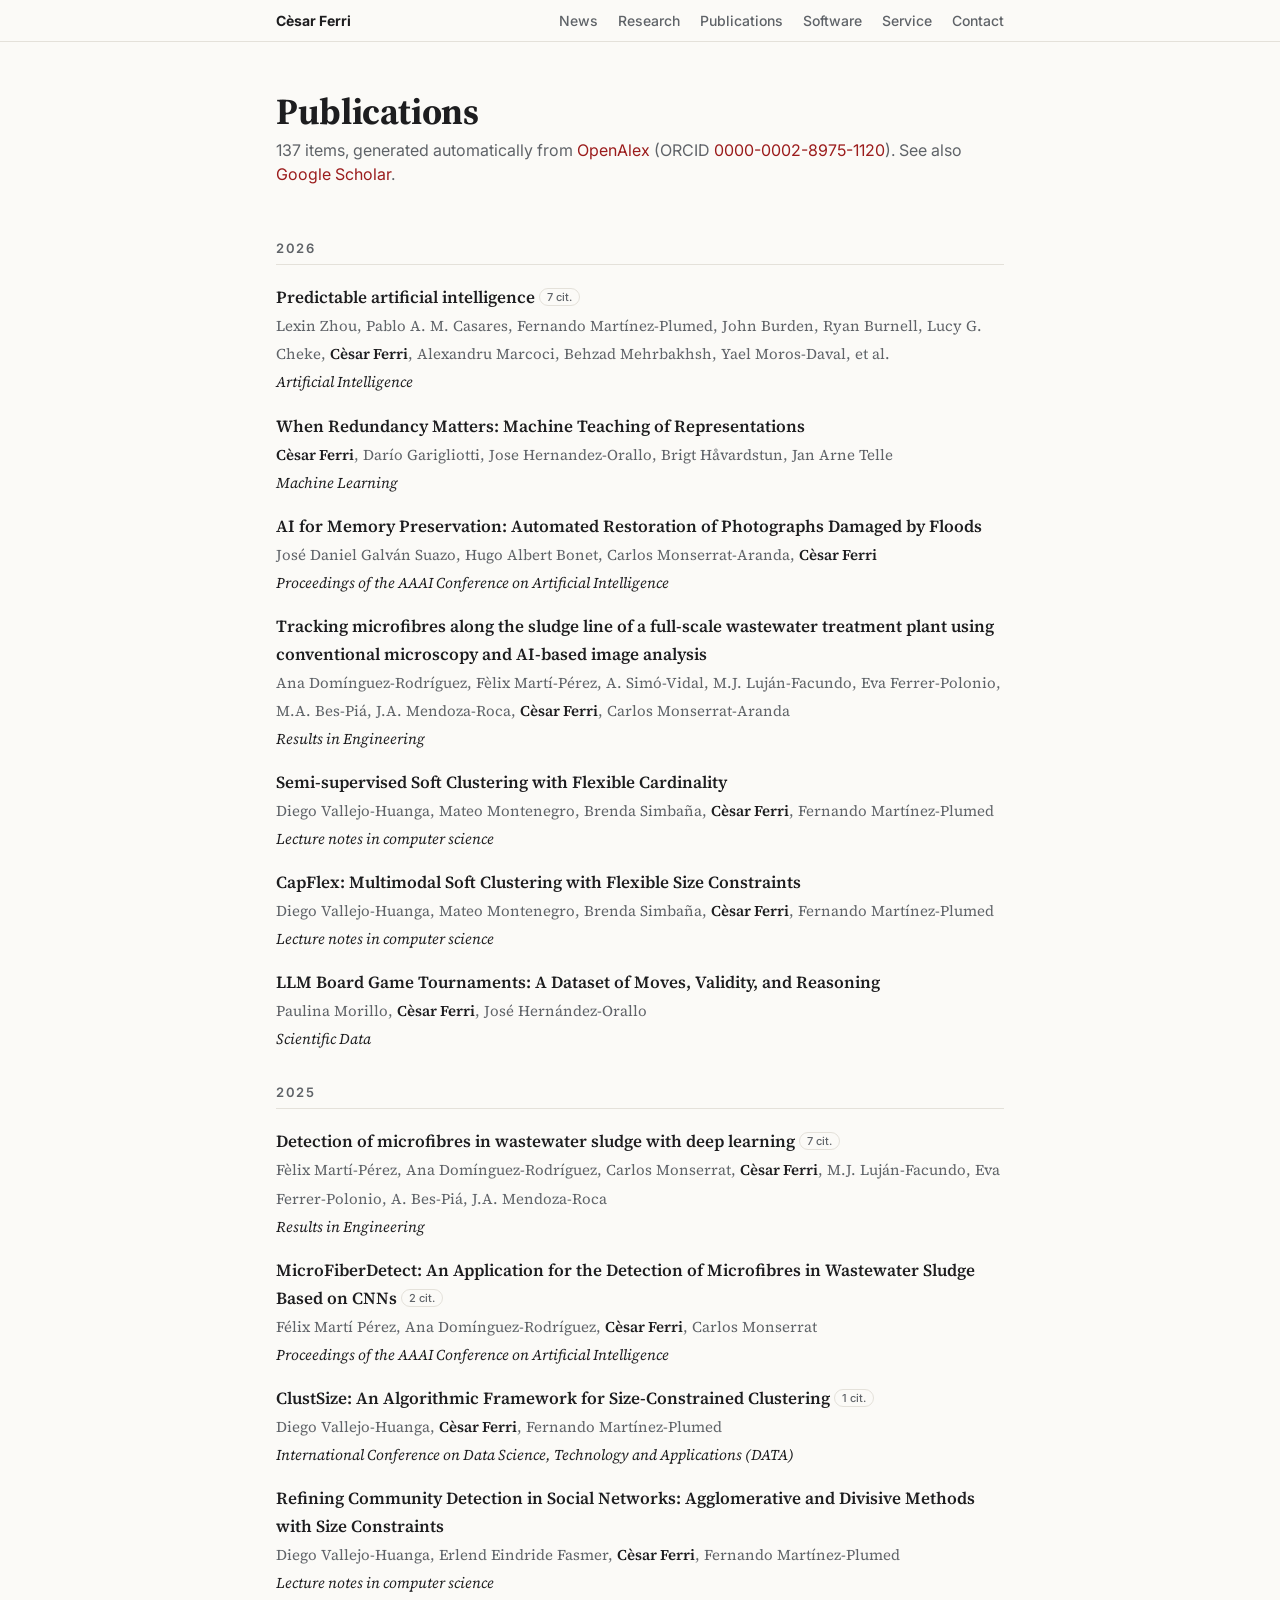
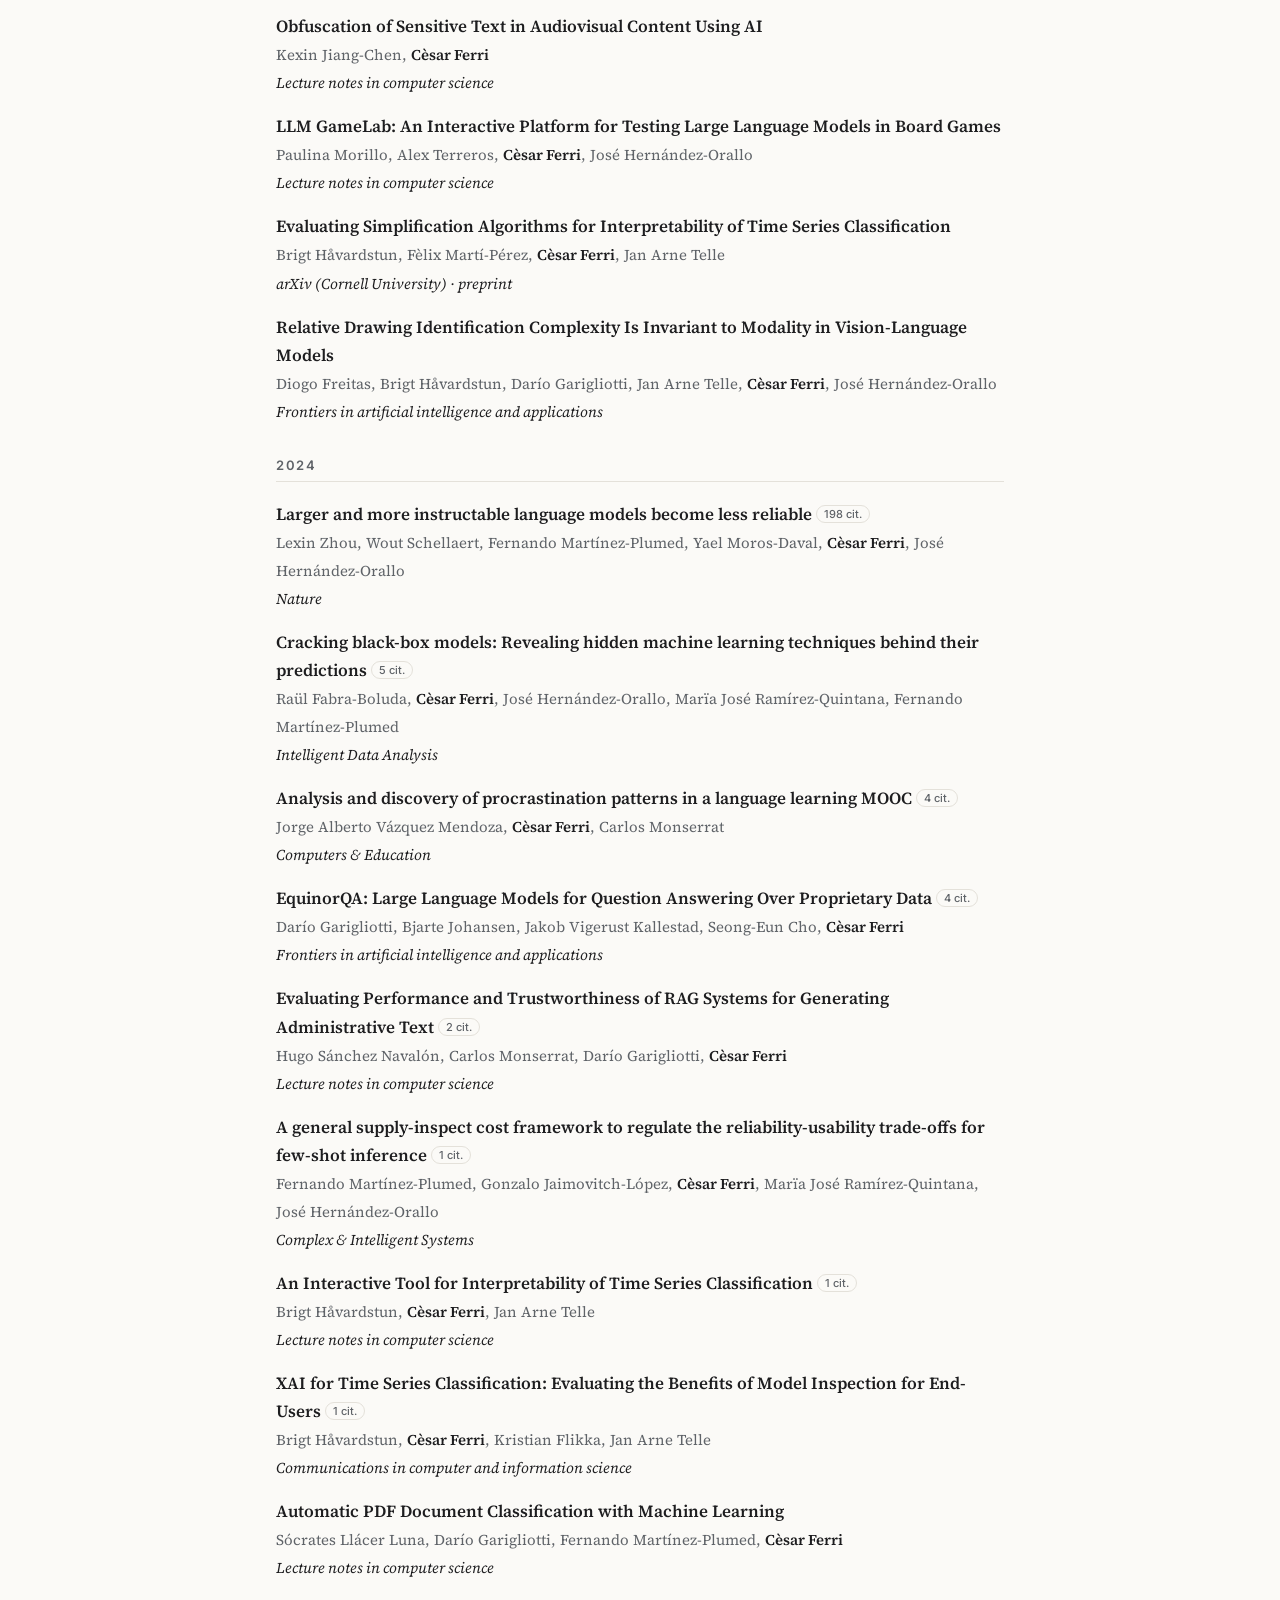
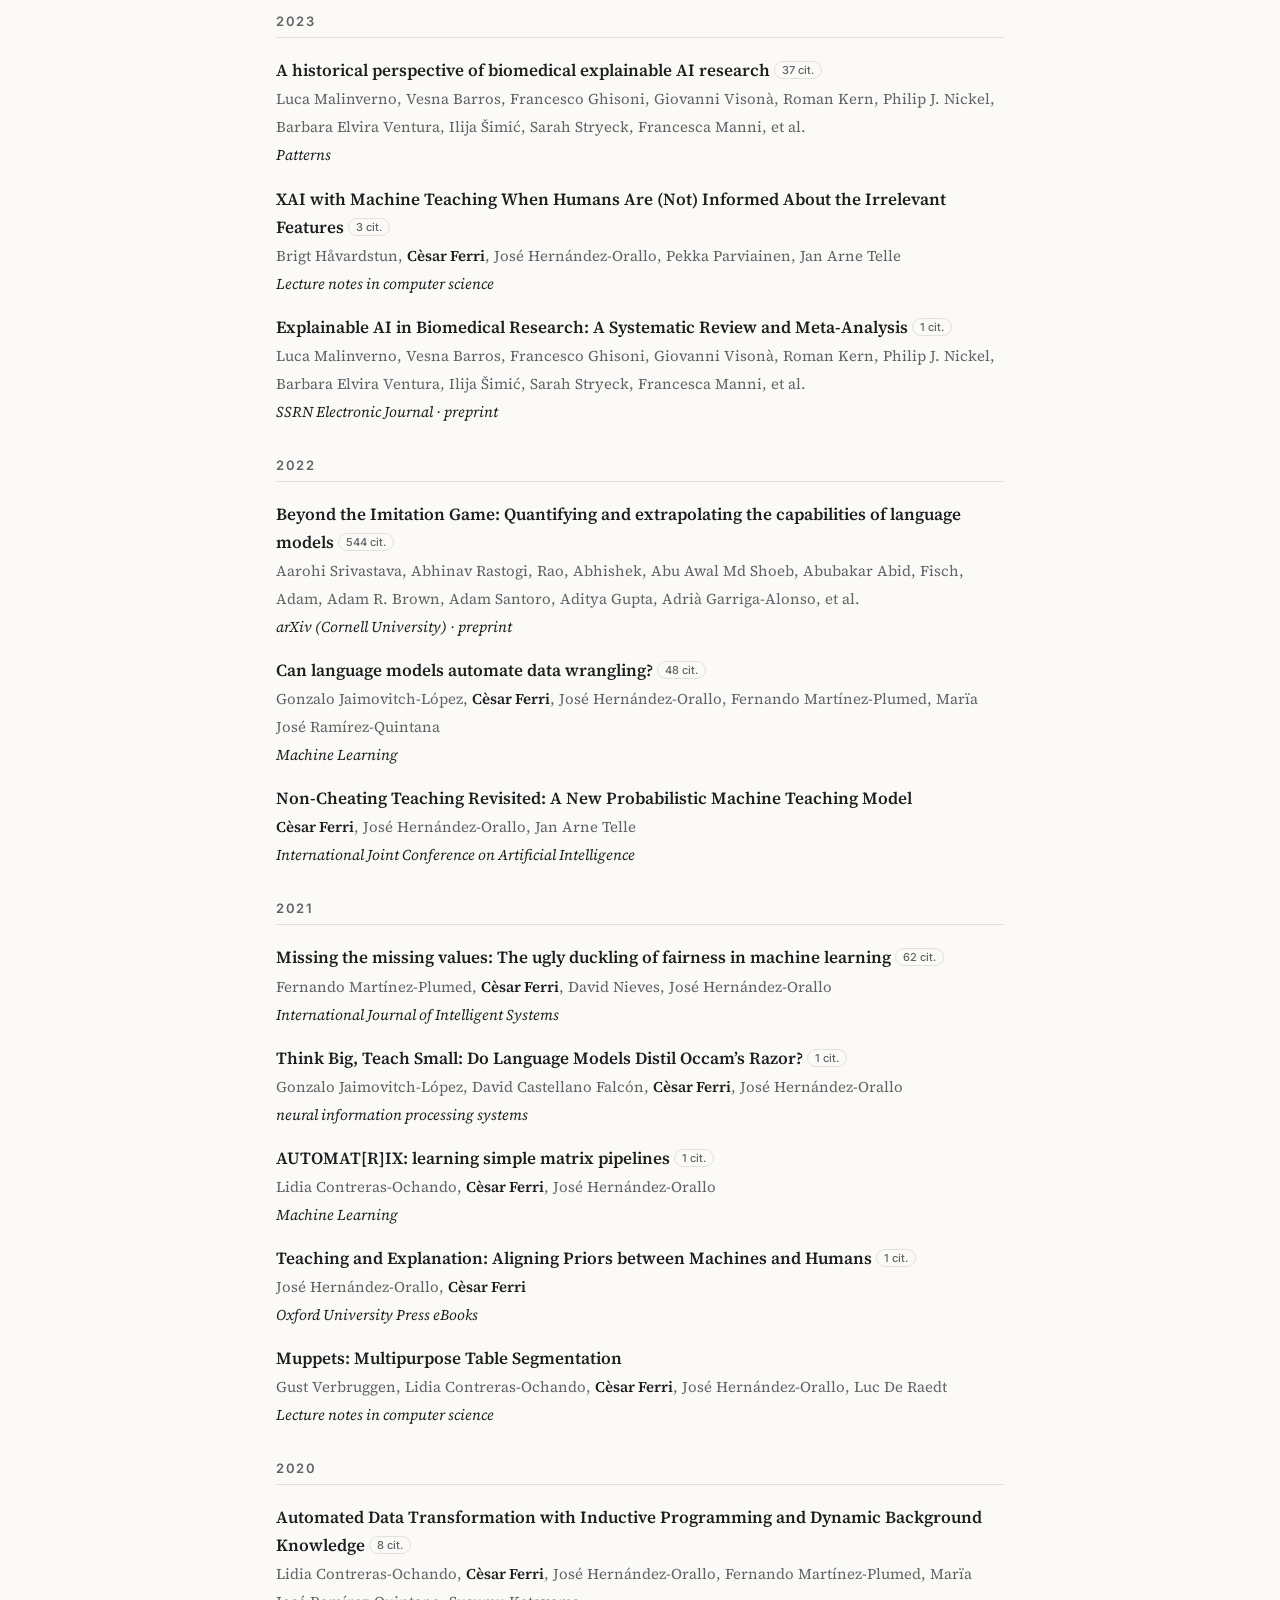
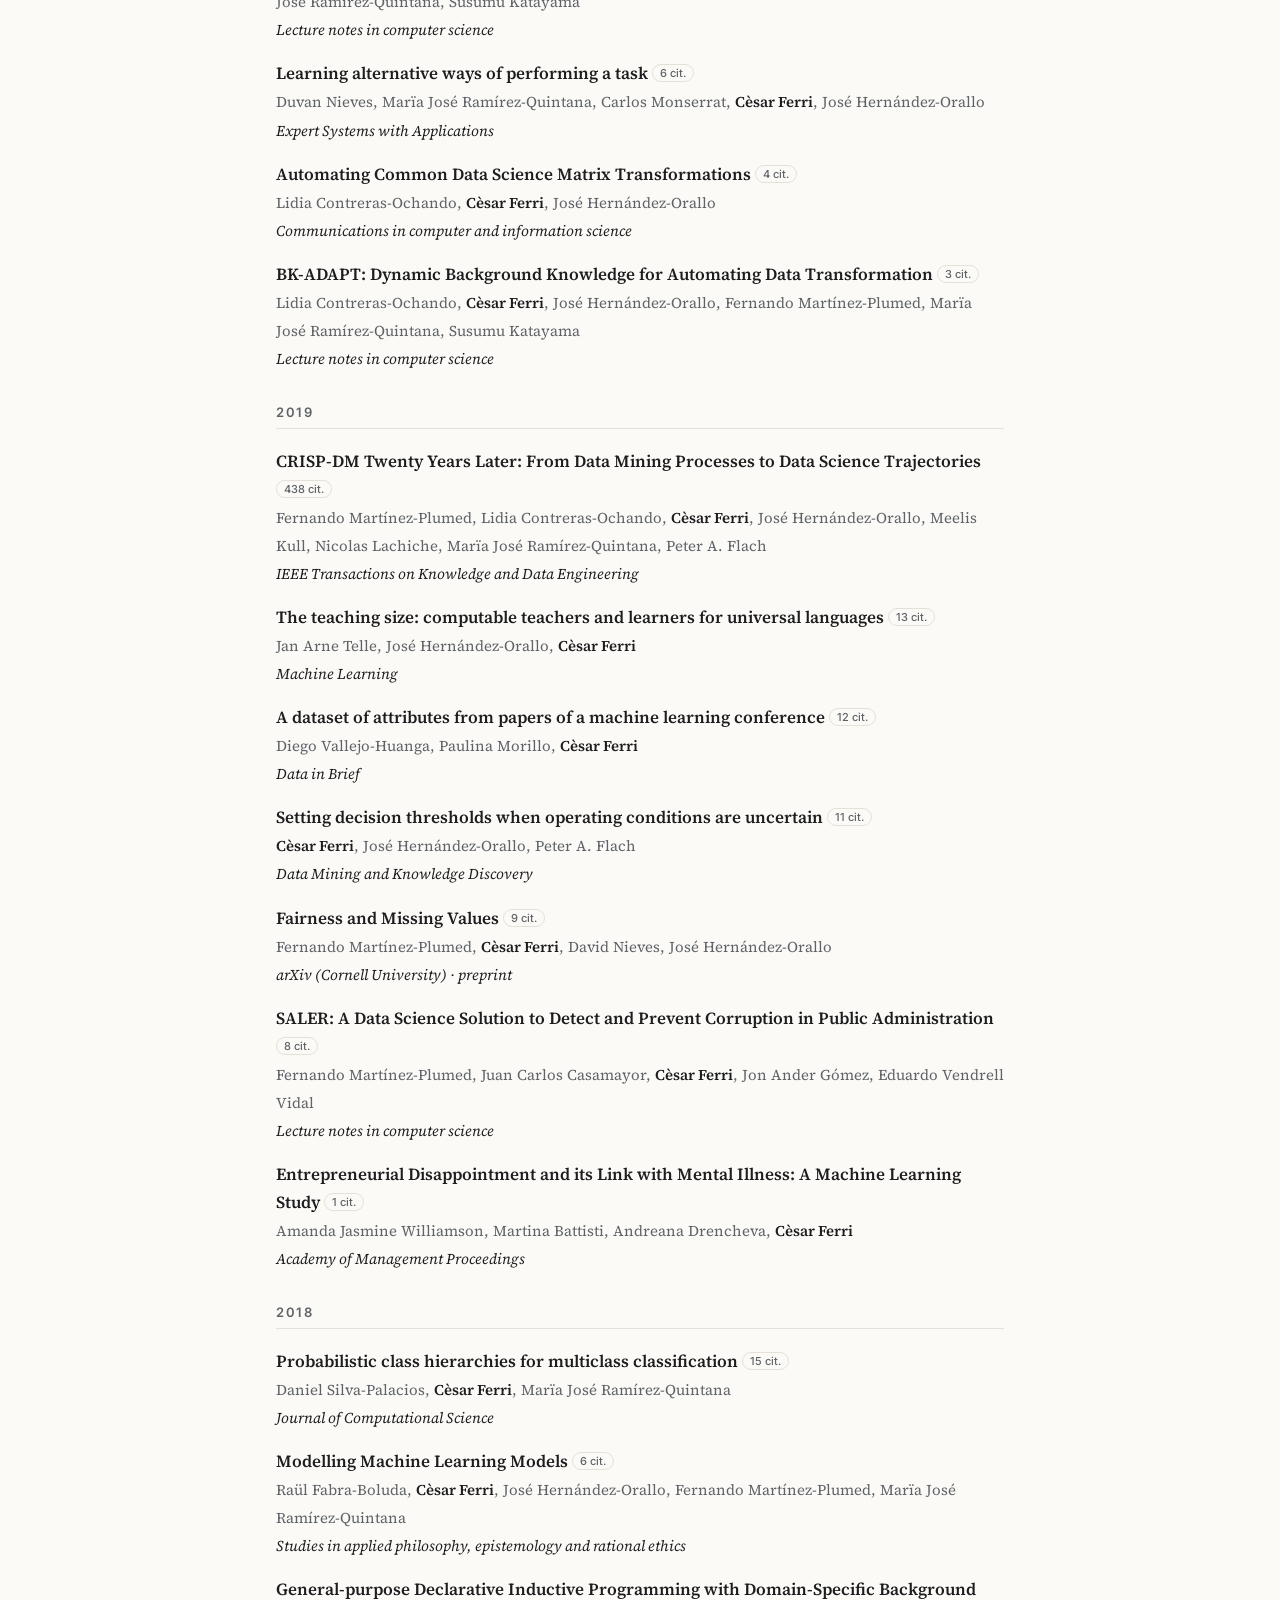
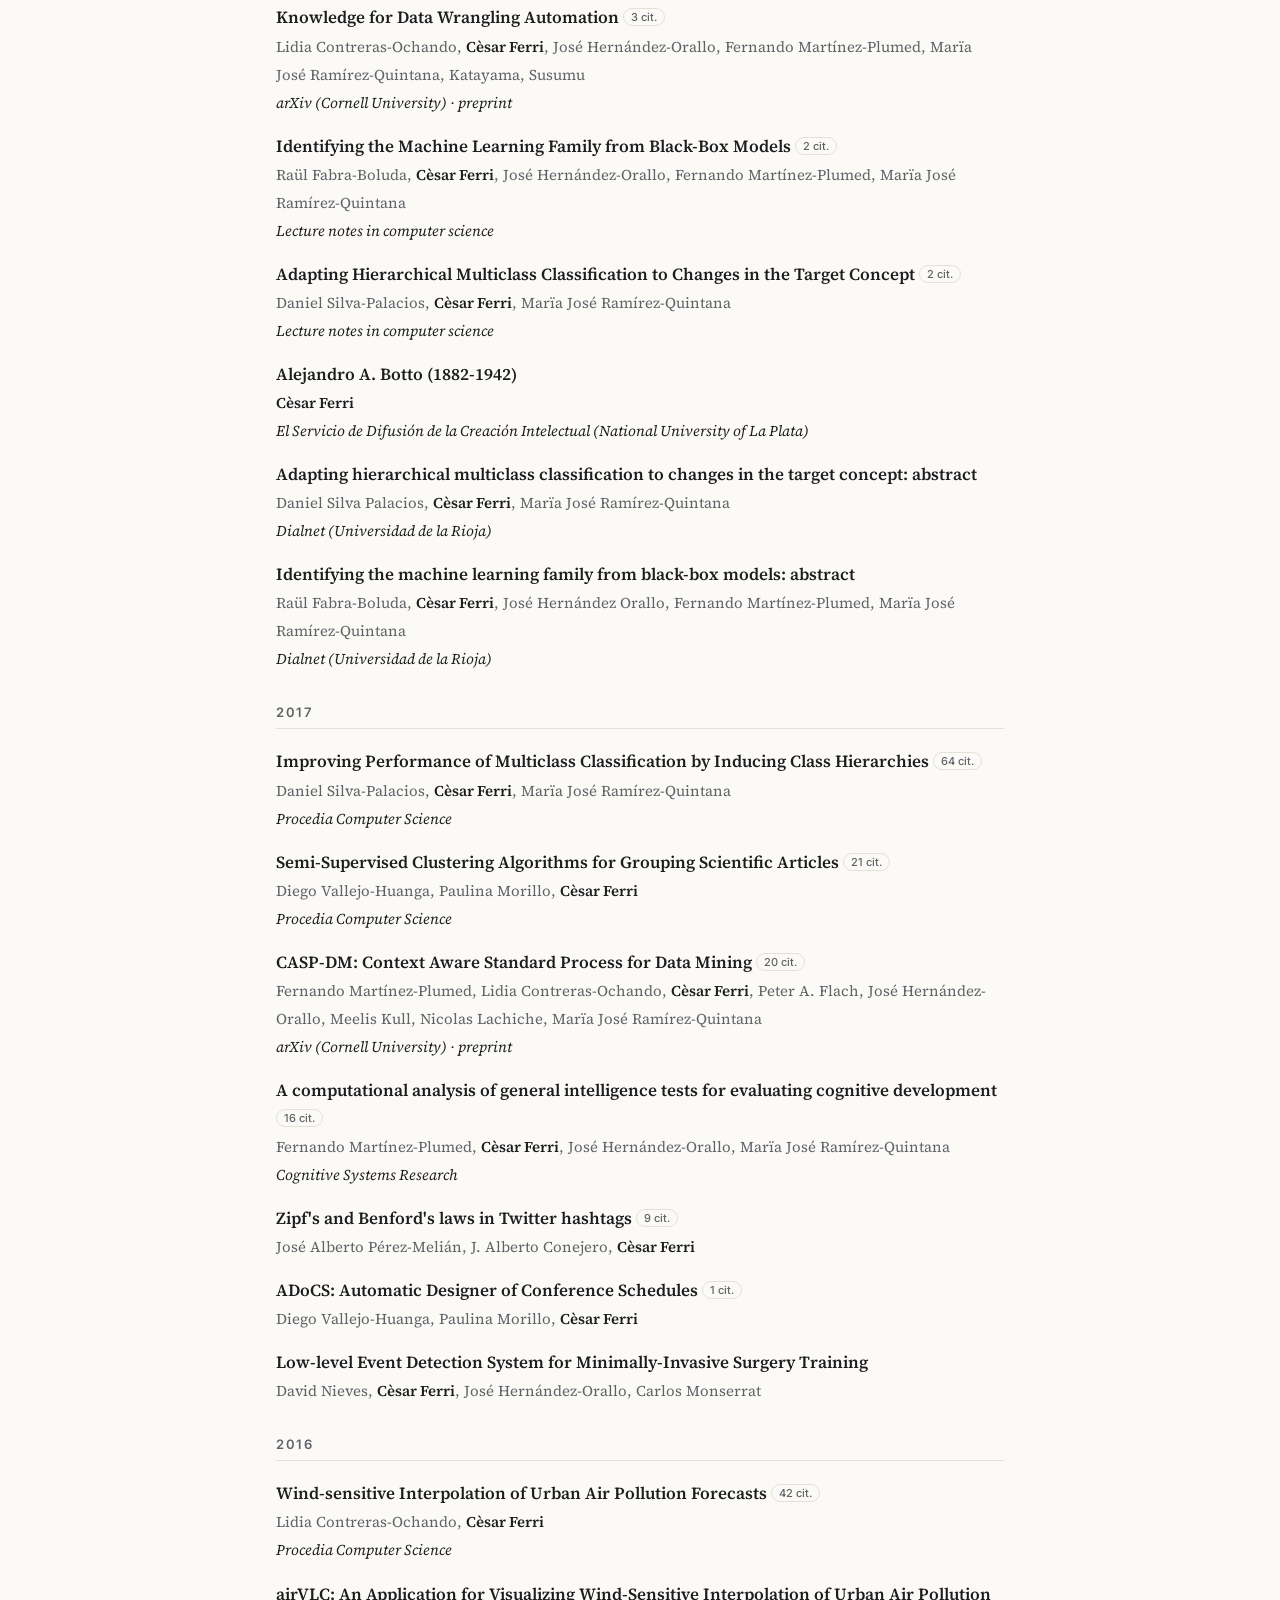
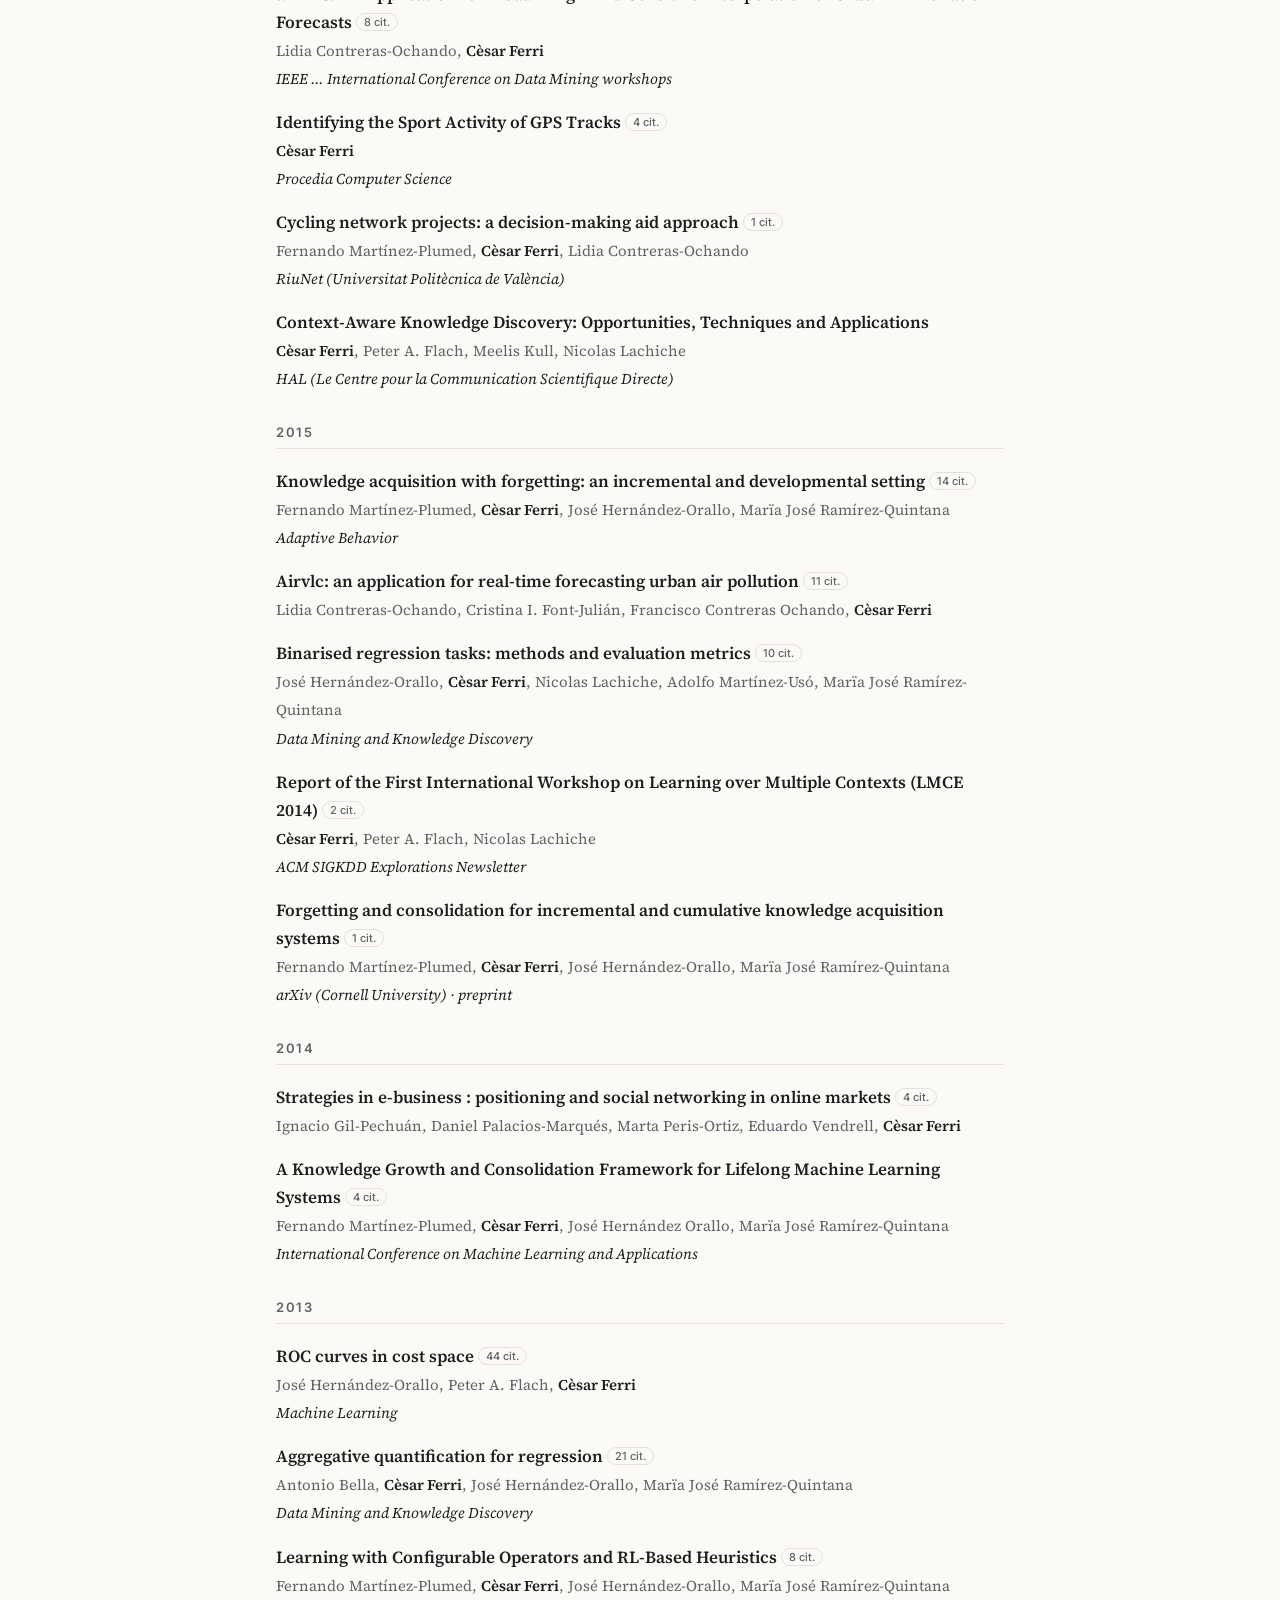
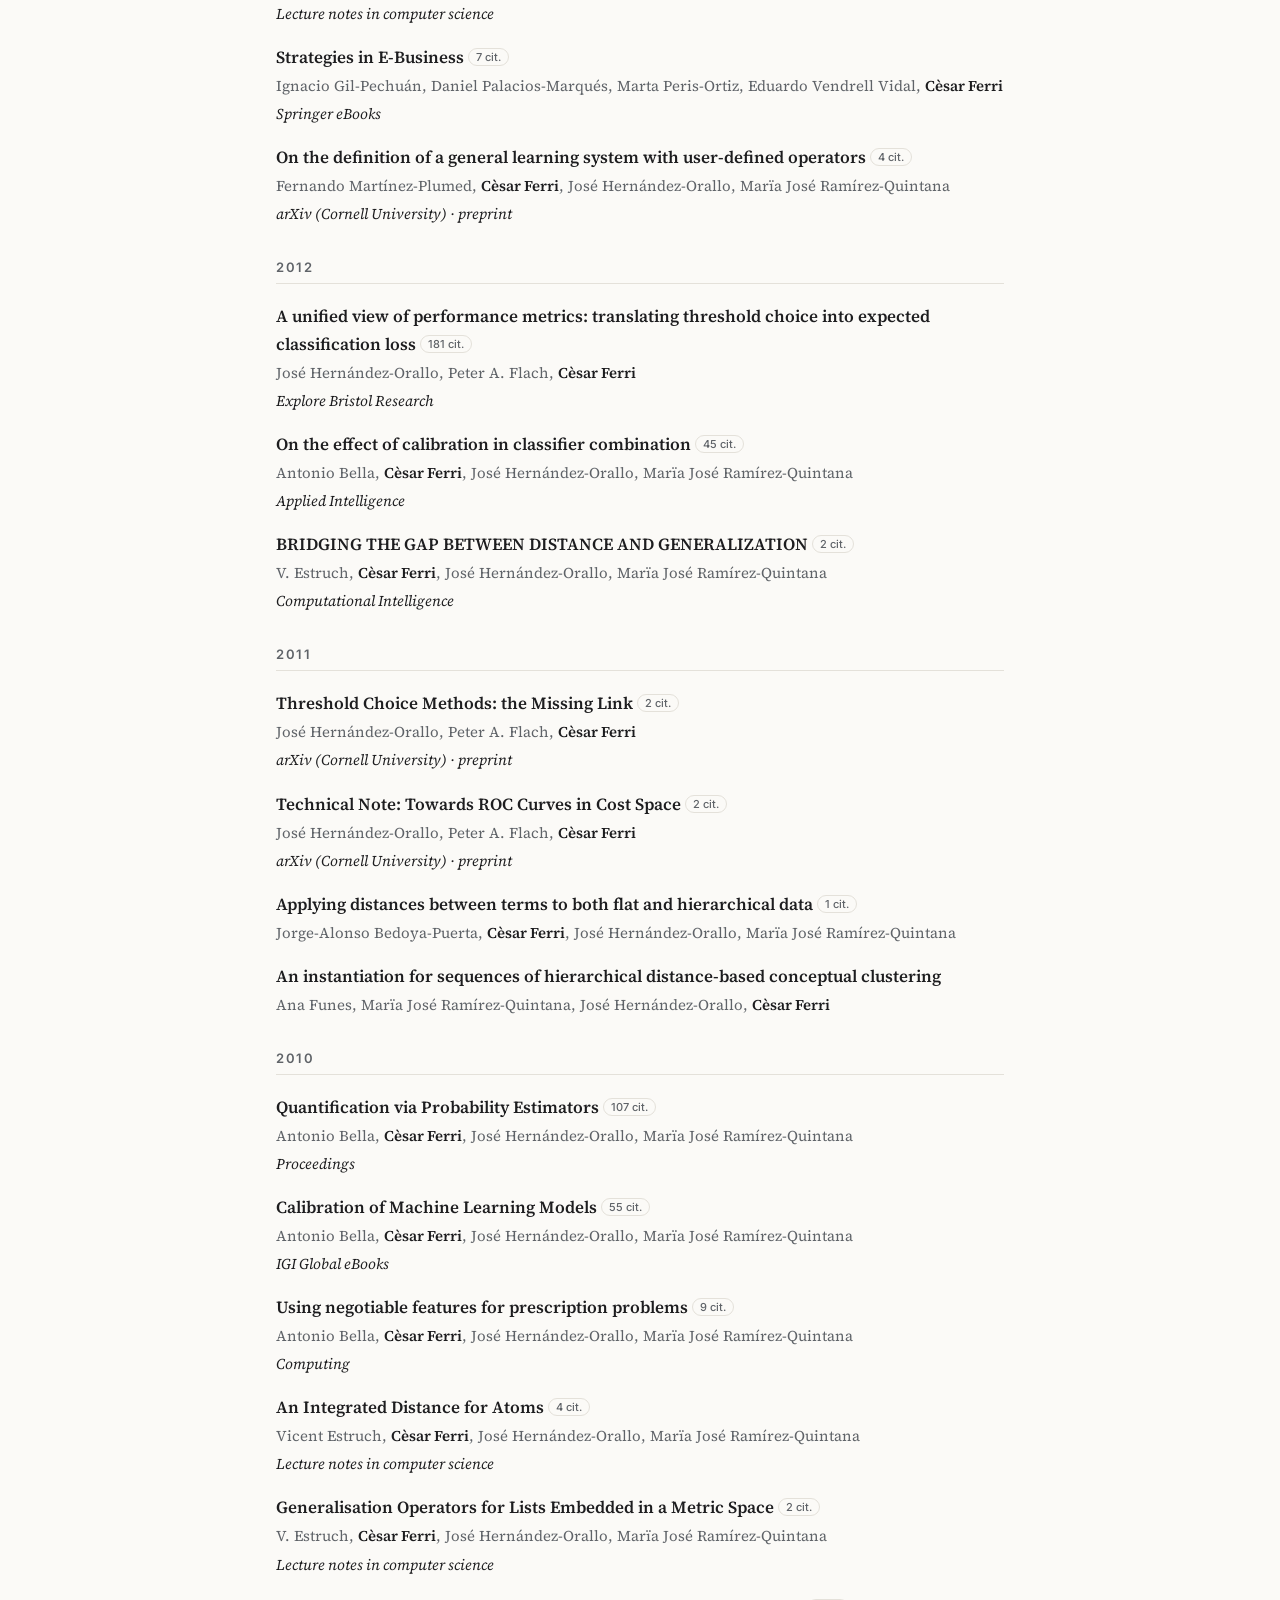
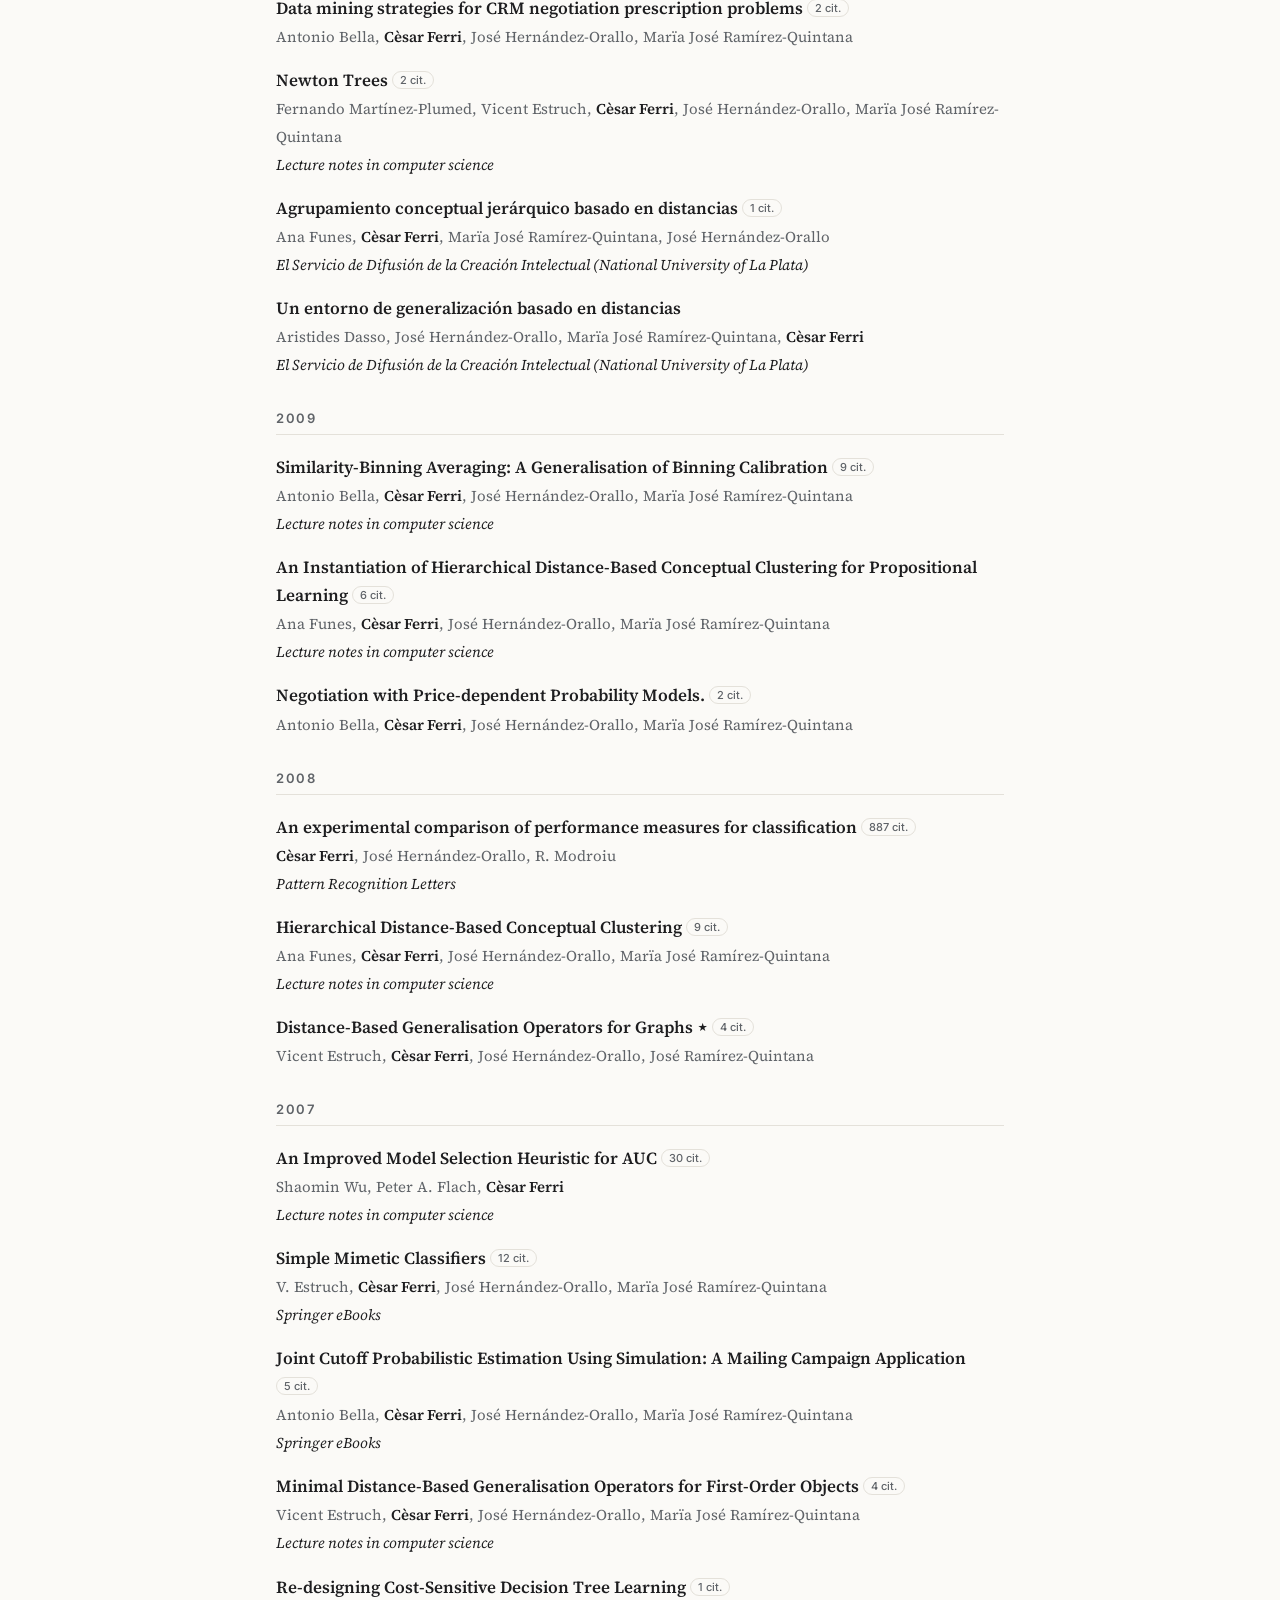
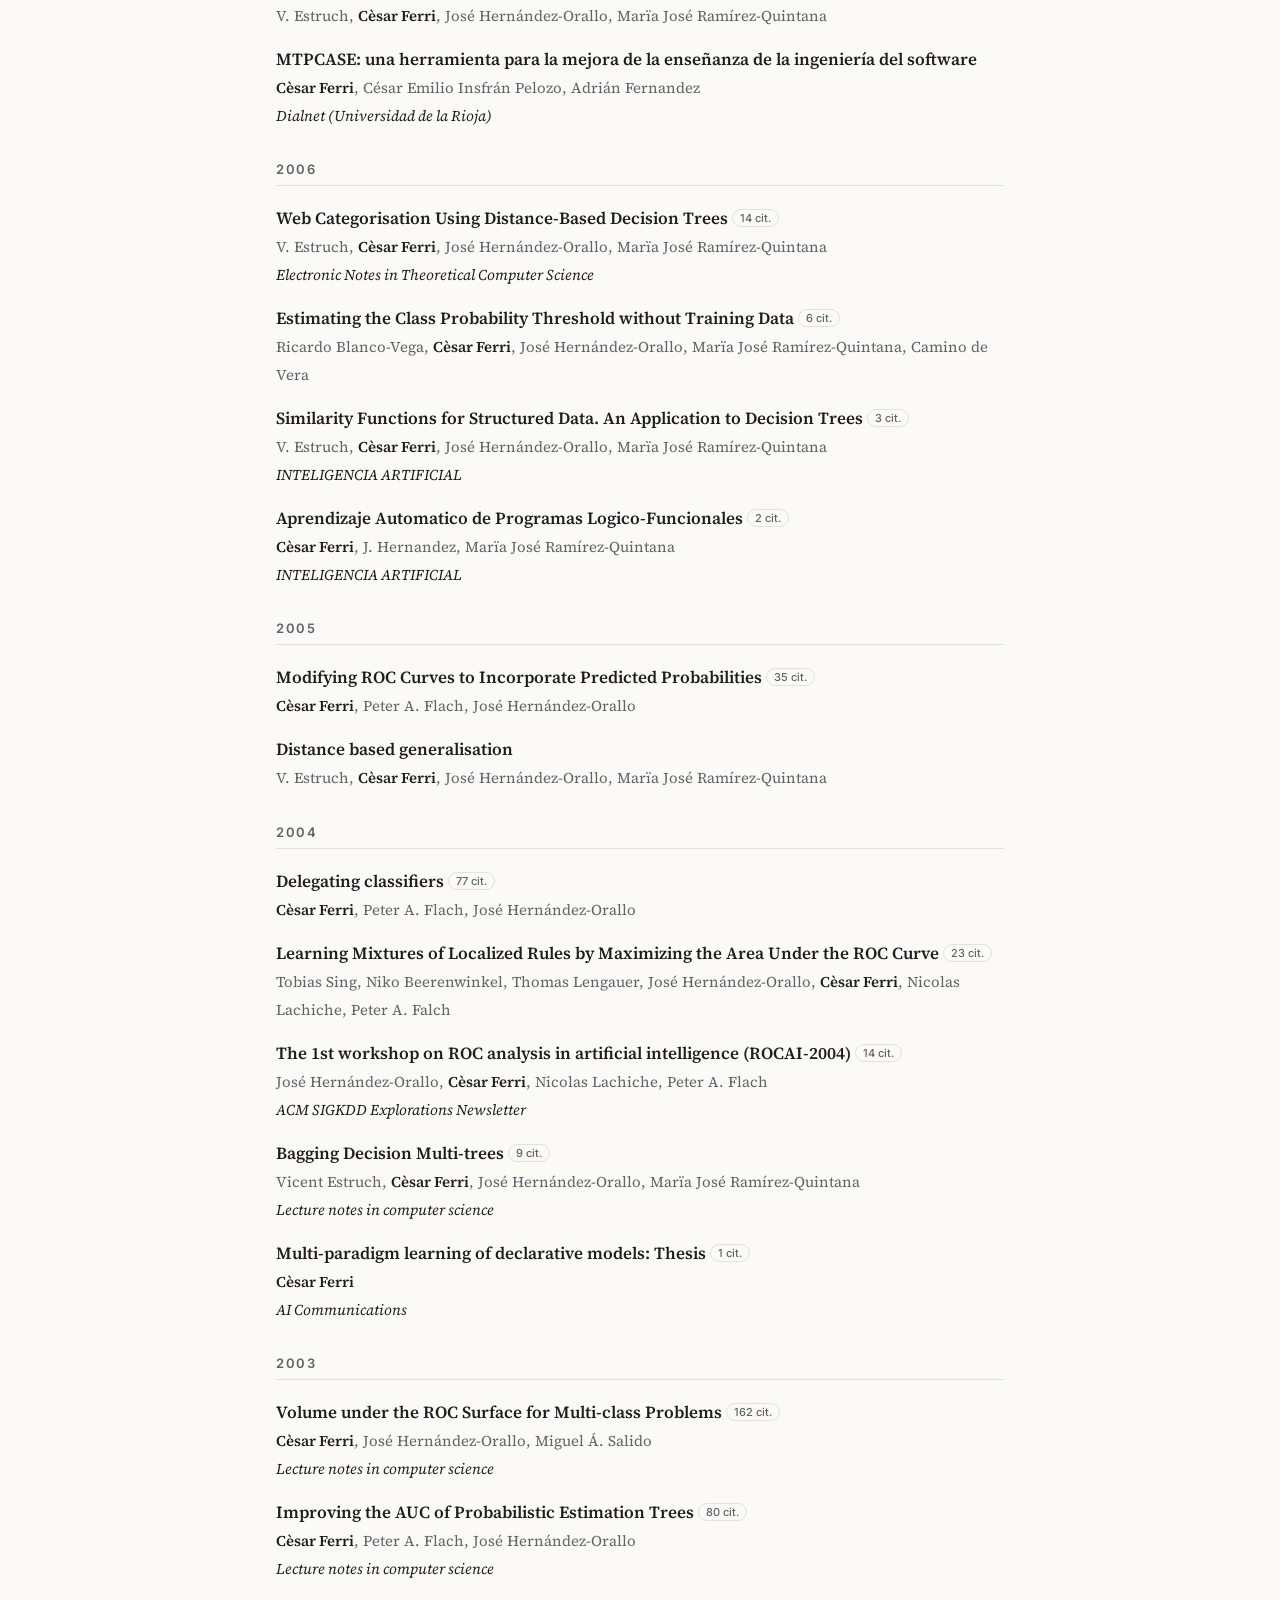
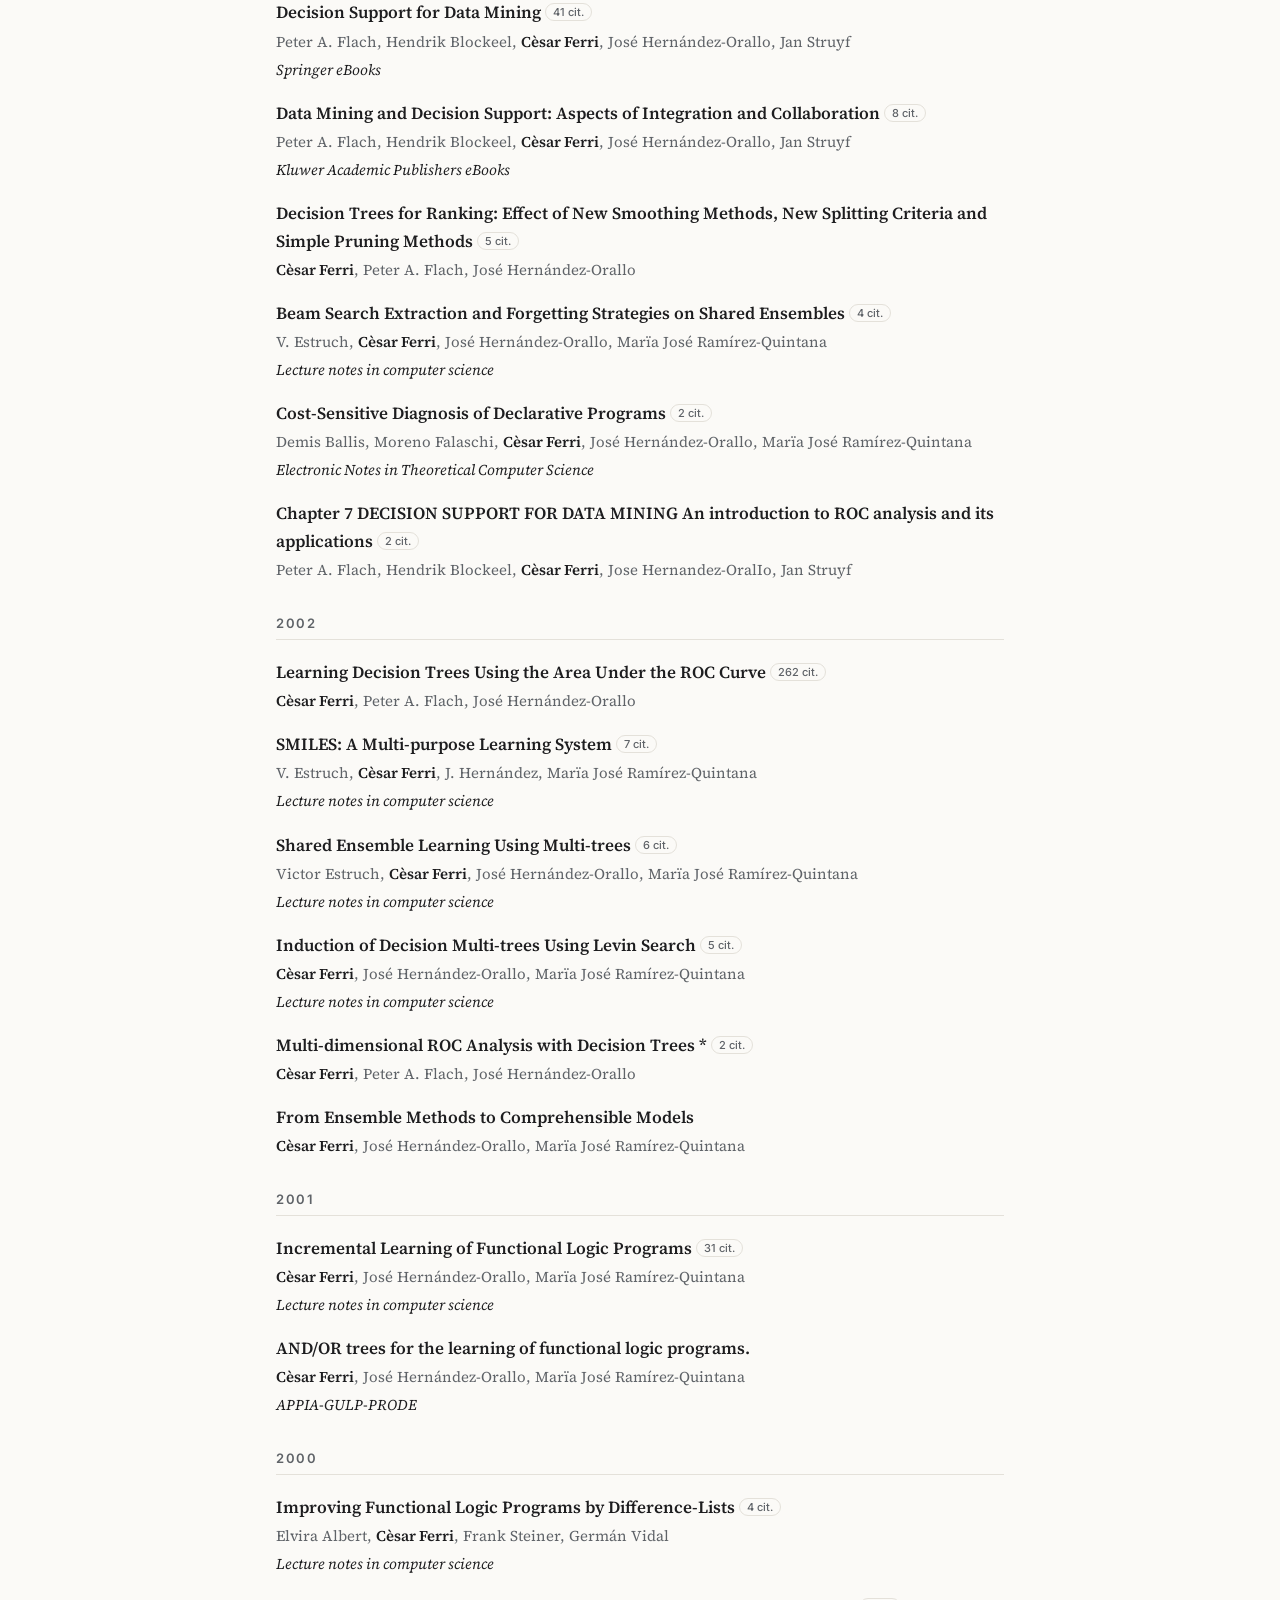
==== commit 17ce02f8: "Add content from previous UPV homepage: photo, bio, news, service, legacy software Co-Authored-By: C" ====
--- a/publications.html
+++ b/publications.html
@@ -4,7 +4,7 @@
   <meta charset="utf-8">
   <meta name="viewport" content="width=device-width, initial-scale=1">
   <title>Publications · Cèsar Ferri</title>
-  <meta name="description" content="Cèsar Ferri — researcher in machine learning and AI evaluation at VRAIN, Universitat Politècnica de València.">
+  <meta name="description" content="Cèsar Ferri — Full Professor of machine learning and AI evaluation at VRAIN, Universitat Politècnica de València.">
   <link rel="preconnect" href="https://fonts.googleapis.com">
   <link rel="preconnect" href="https://fonts.gstatic.com" crossorigin>
   <link href="https://fonts.googleapis.com/css2?family=Inter:wght@400;500;600;700&family=Source+Serif+4:ital,wght@0,400;0,600;0,700;1,400&display=swap" rel="stylesheet">
@@ -14,9 +14,11 @@
 <body>
 <nav><div class="inner">
   <a class="brand" href="./">Cèsar Ferri</a>
+  <a href="index.html#news">News</a>
   <a href="index.html#research">Research</a>
   <a href="index.html#publications">Publications</a>
-  <a href="index.html#software">Software &amp; Data</a>
+  <a href="index.html#software">Software</a>
+  <a href="index.html#service">Service</a>
   <a href="index.html#contact">Contact</a>
 </div></nav>
 
@@ -25,7 +27,7 @@
     <h1>Publications</h1>
     <p class="role">137 items, generated automatically from
       <a href="https://openalex.org">OpenAlex</a> (ORCID <a href="https://orcid.org/0000-0002-8975-1120">0000-0002-8975-1120</a>).
-      See also <a href="https://scholar.google.com/scholar?q=C%C3%A8sar+Ferri">Google Scholar</a>.</p>
+      See also <a href="https://scholar.google.com/citations?user=dZXZGLAAAAAJ">Google Scholar</a>.</p>
   </header>
 <h2 class="year" id="y2026">2026</h2>
 <ol class="pubs">
--- a/assets/style.css
+++ b/assets/style.css
@@ -109,3 +109,9 @@
   h1 { font-size: 1.9rem; }
   nav .inner { gap: 14px; }
 }
+
+.rank { color: var(--fg); font-weight: 600; }
+h3.sub { font: 600 15px var(--sans); margin: 22px 0 6px; }
+ul.news { padding-left: 1.1em; margin: 0; }
+ul.news li { margin: 0 0 8px; }
+ul.projects.compact li { padding: 6px 0; }
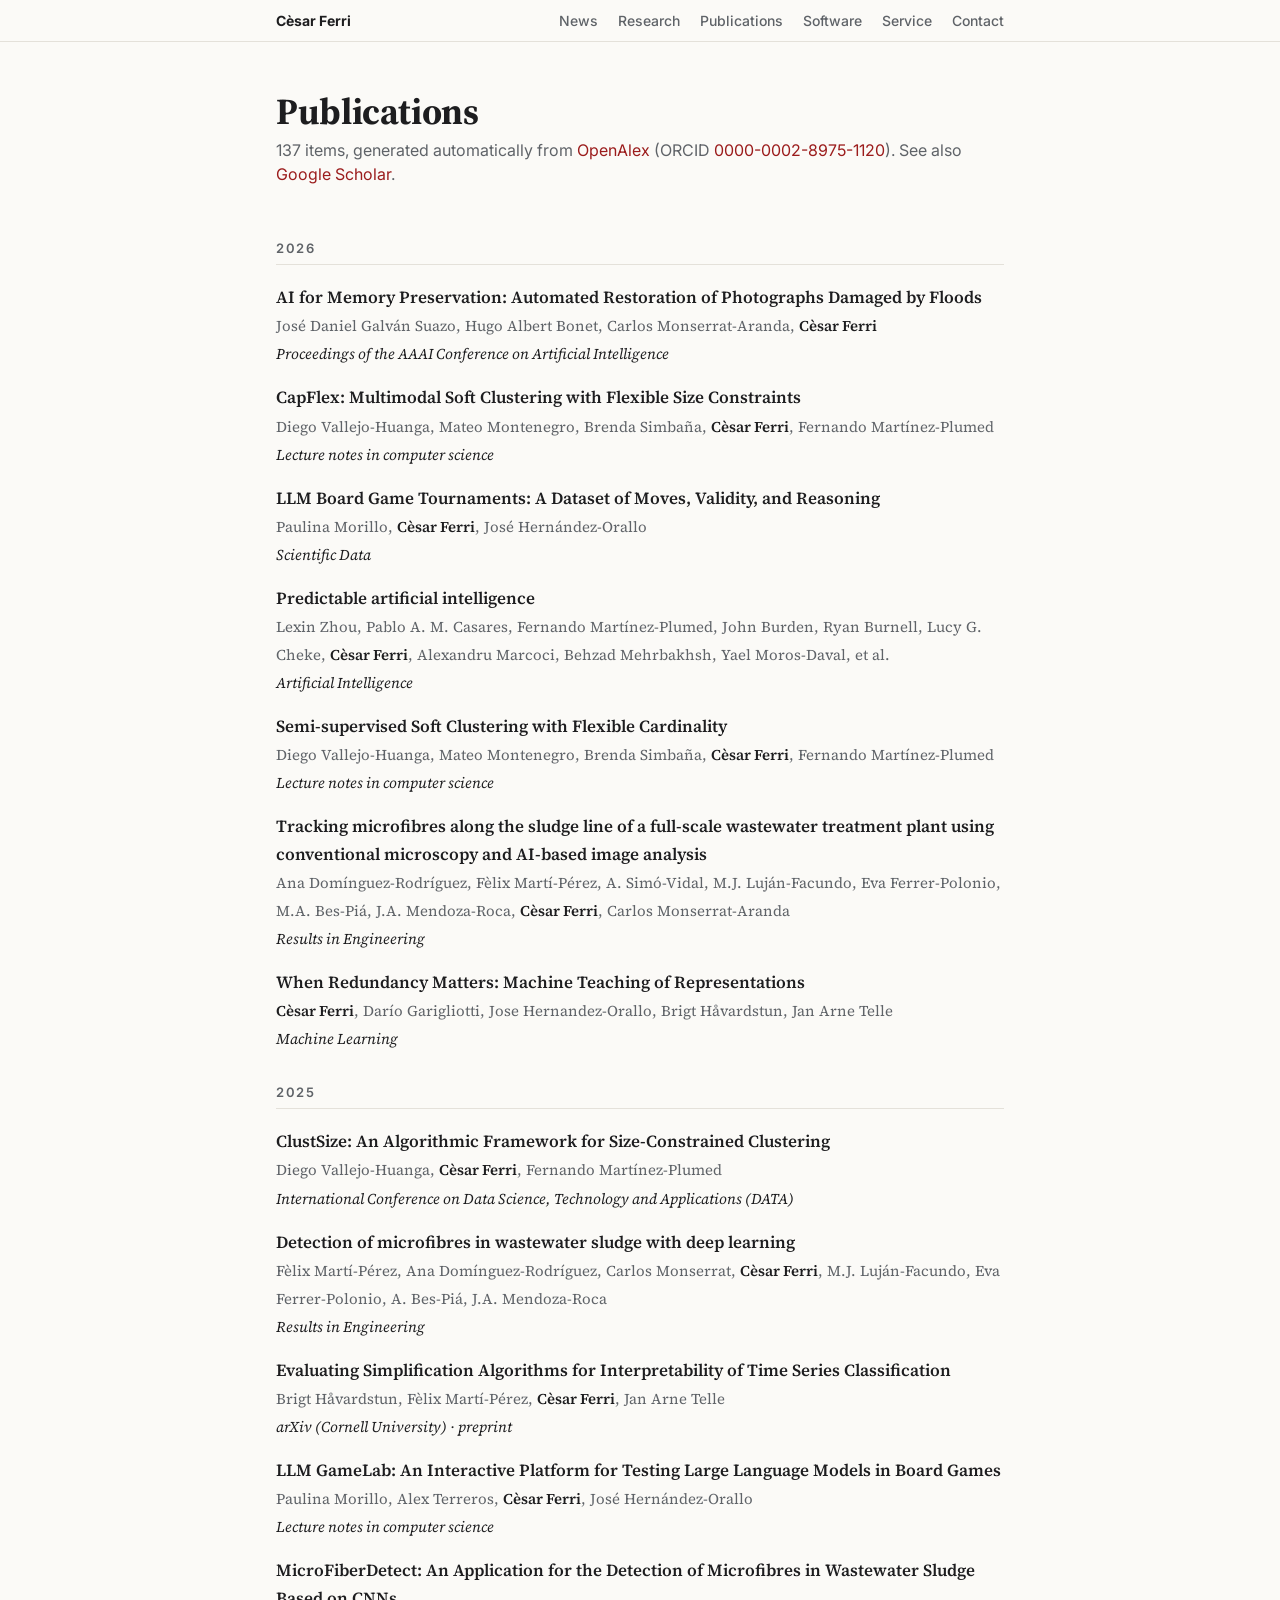
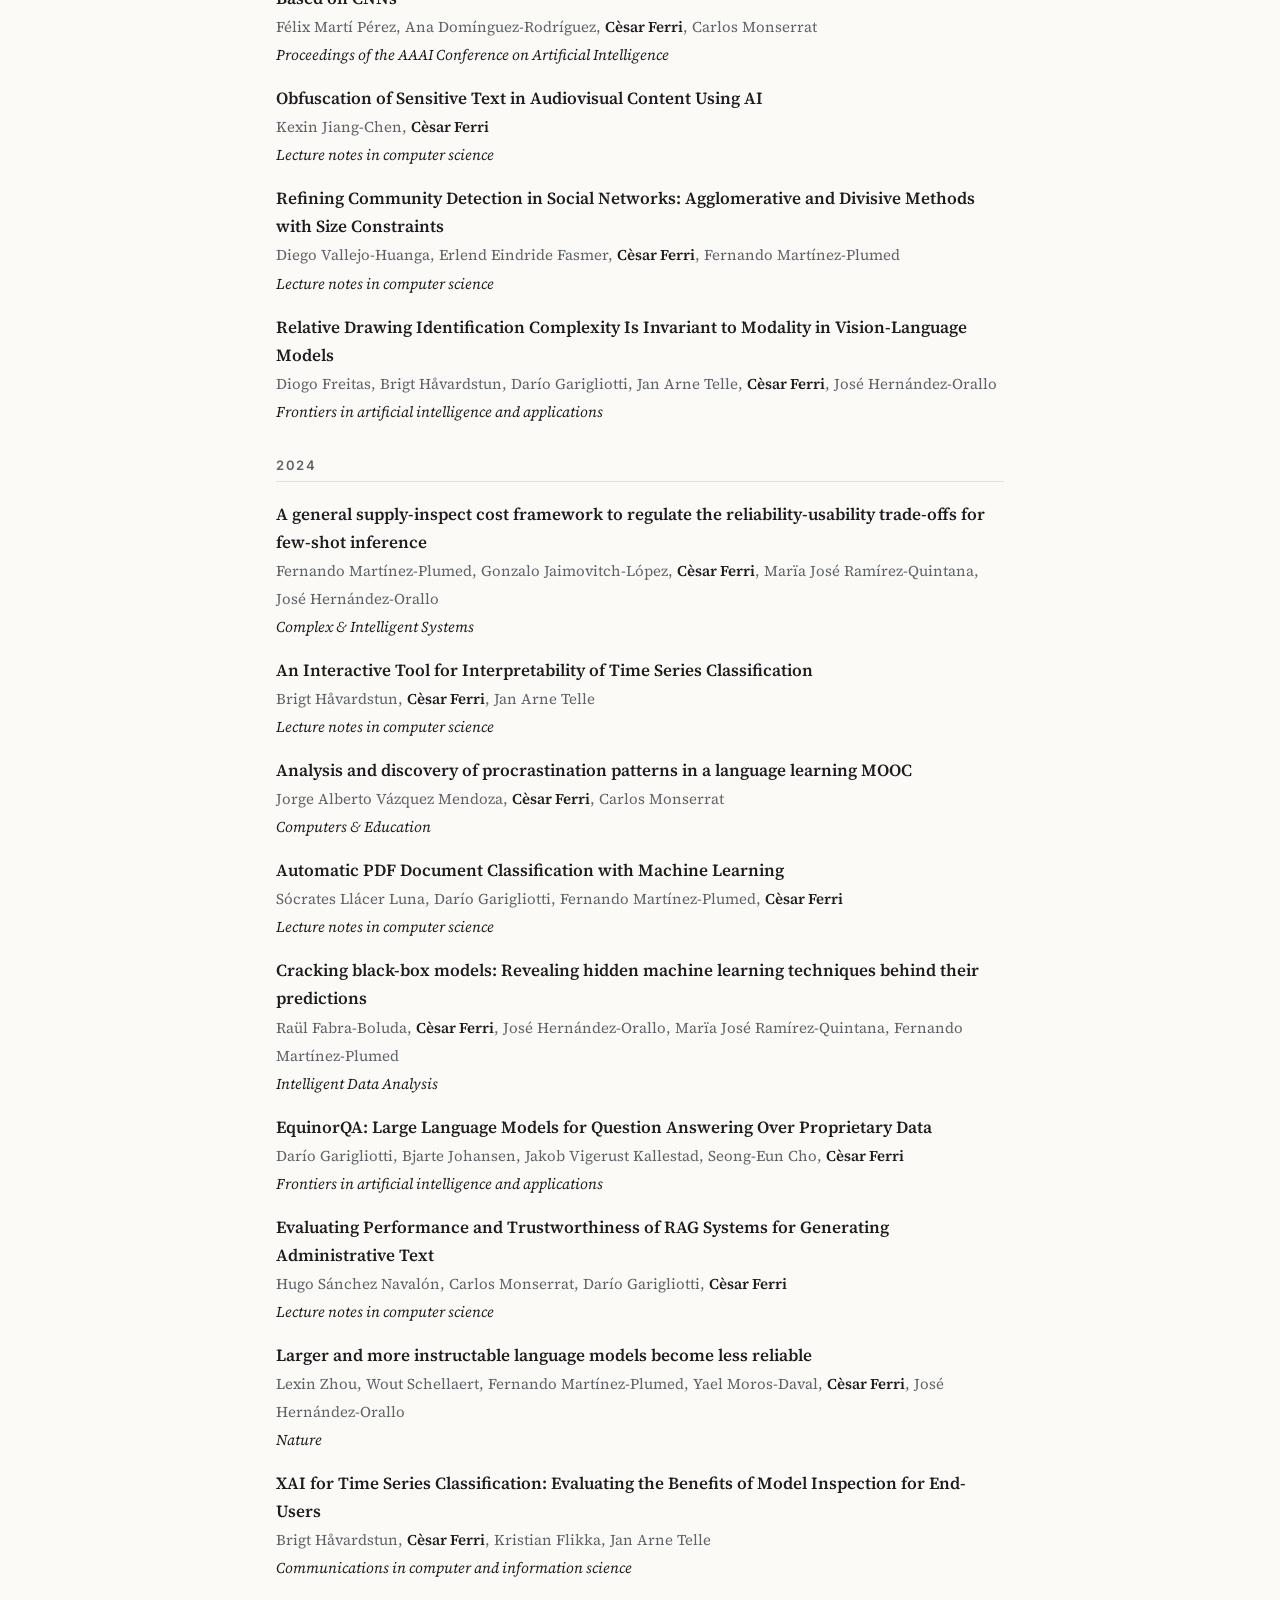
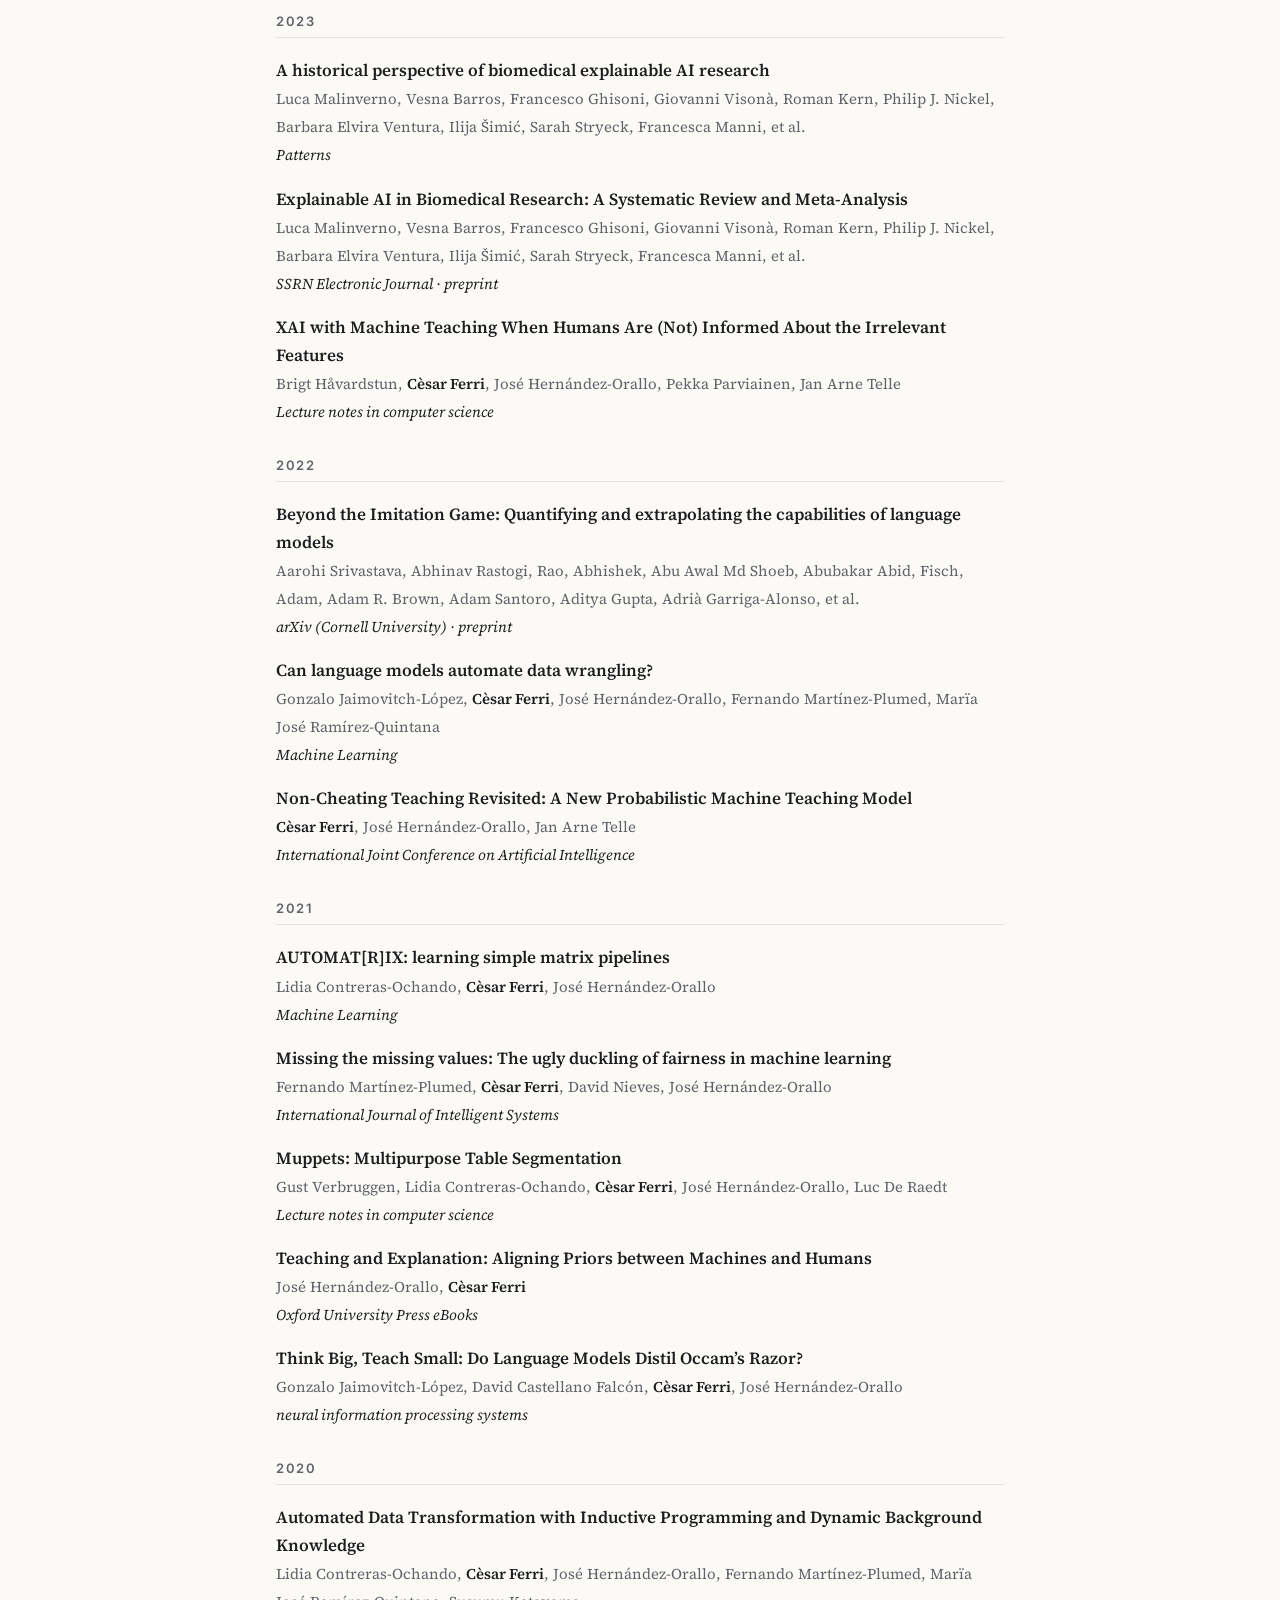
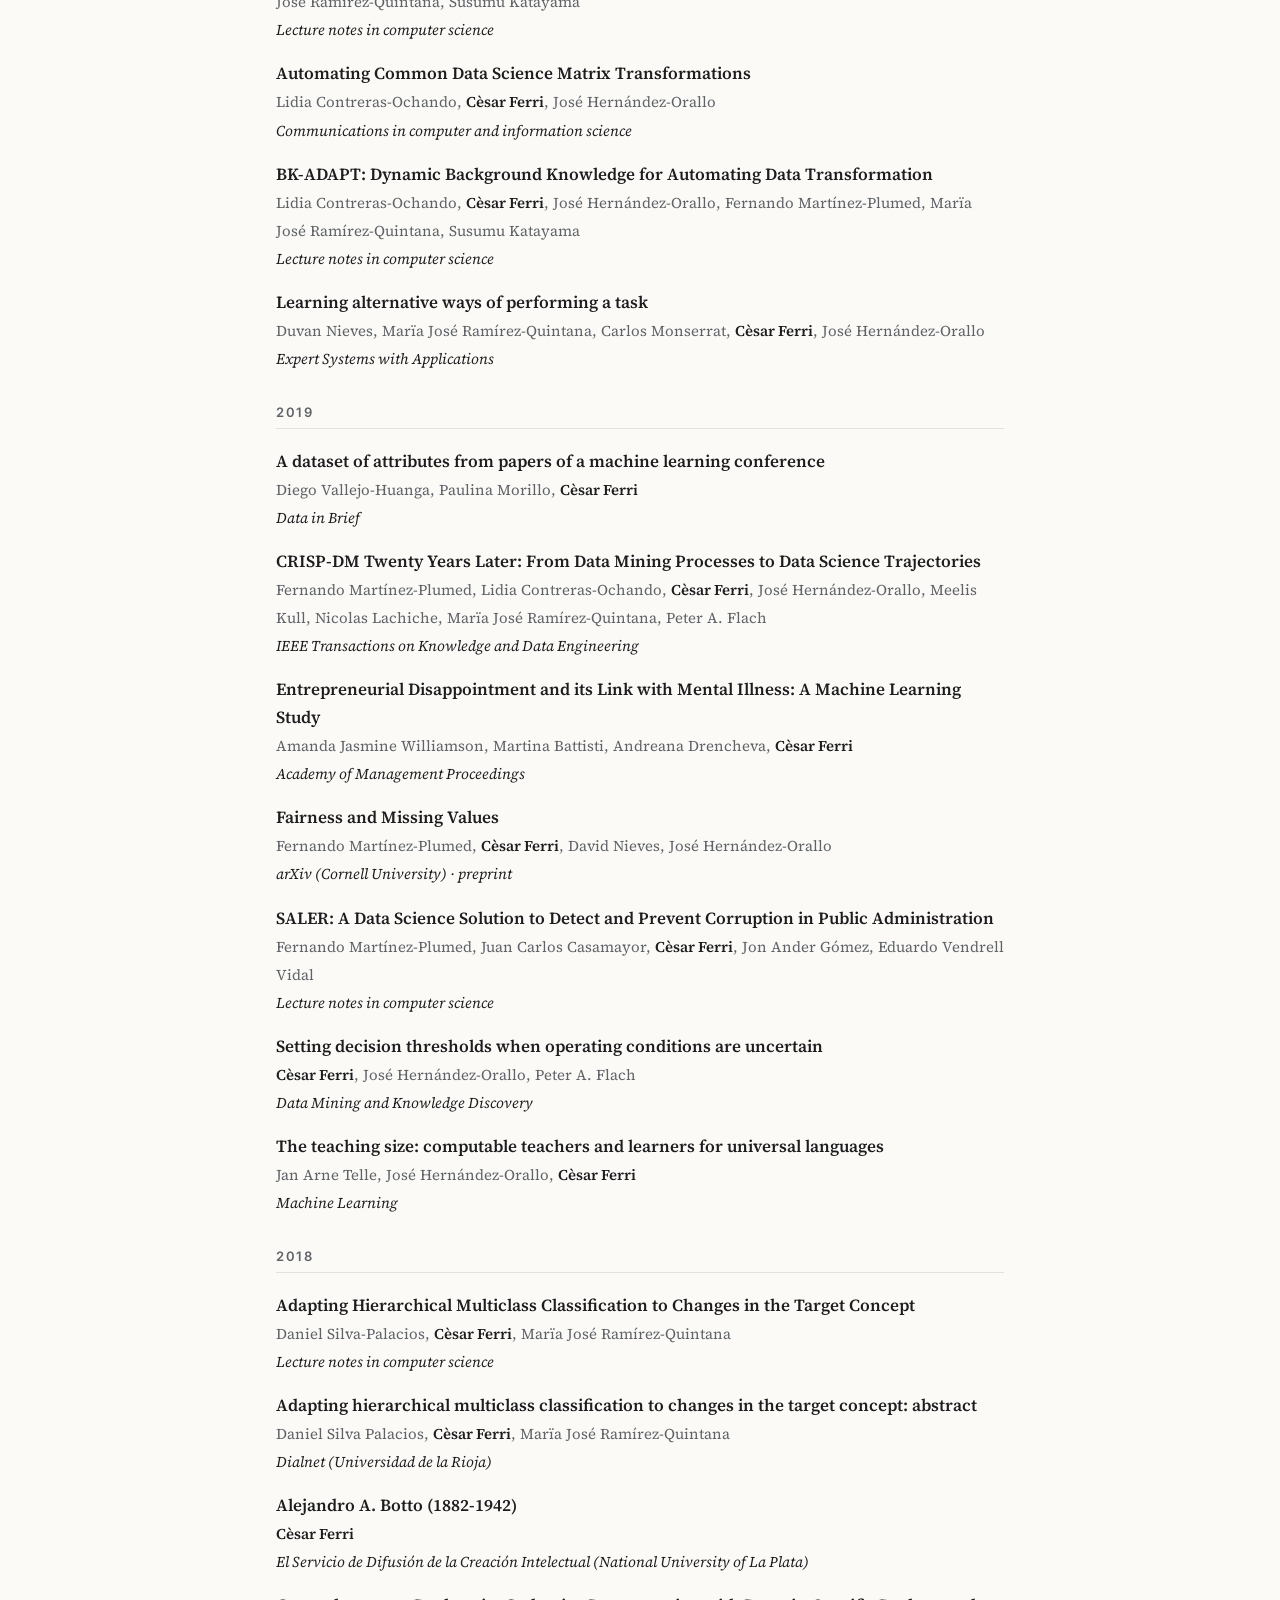
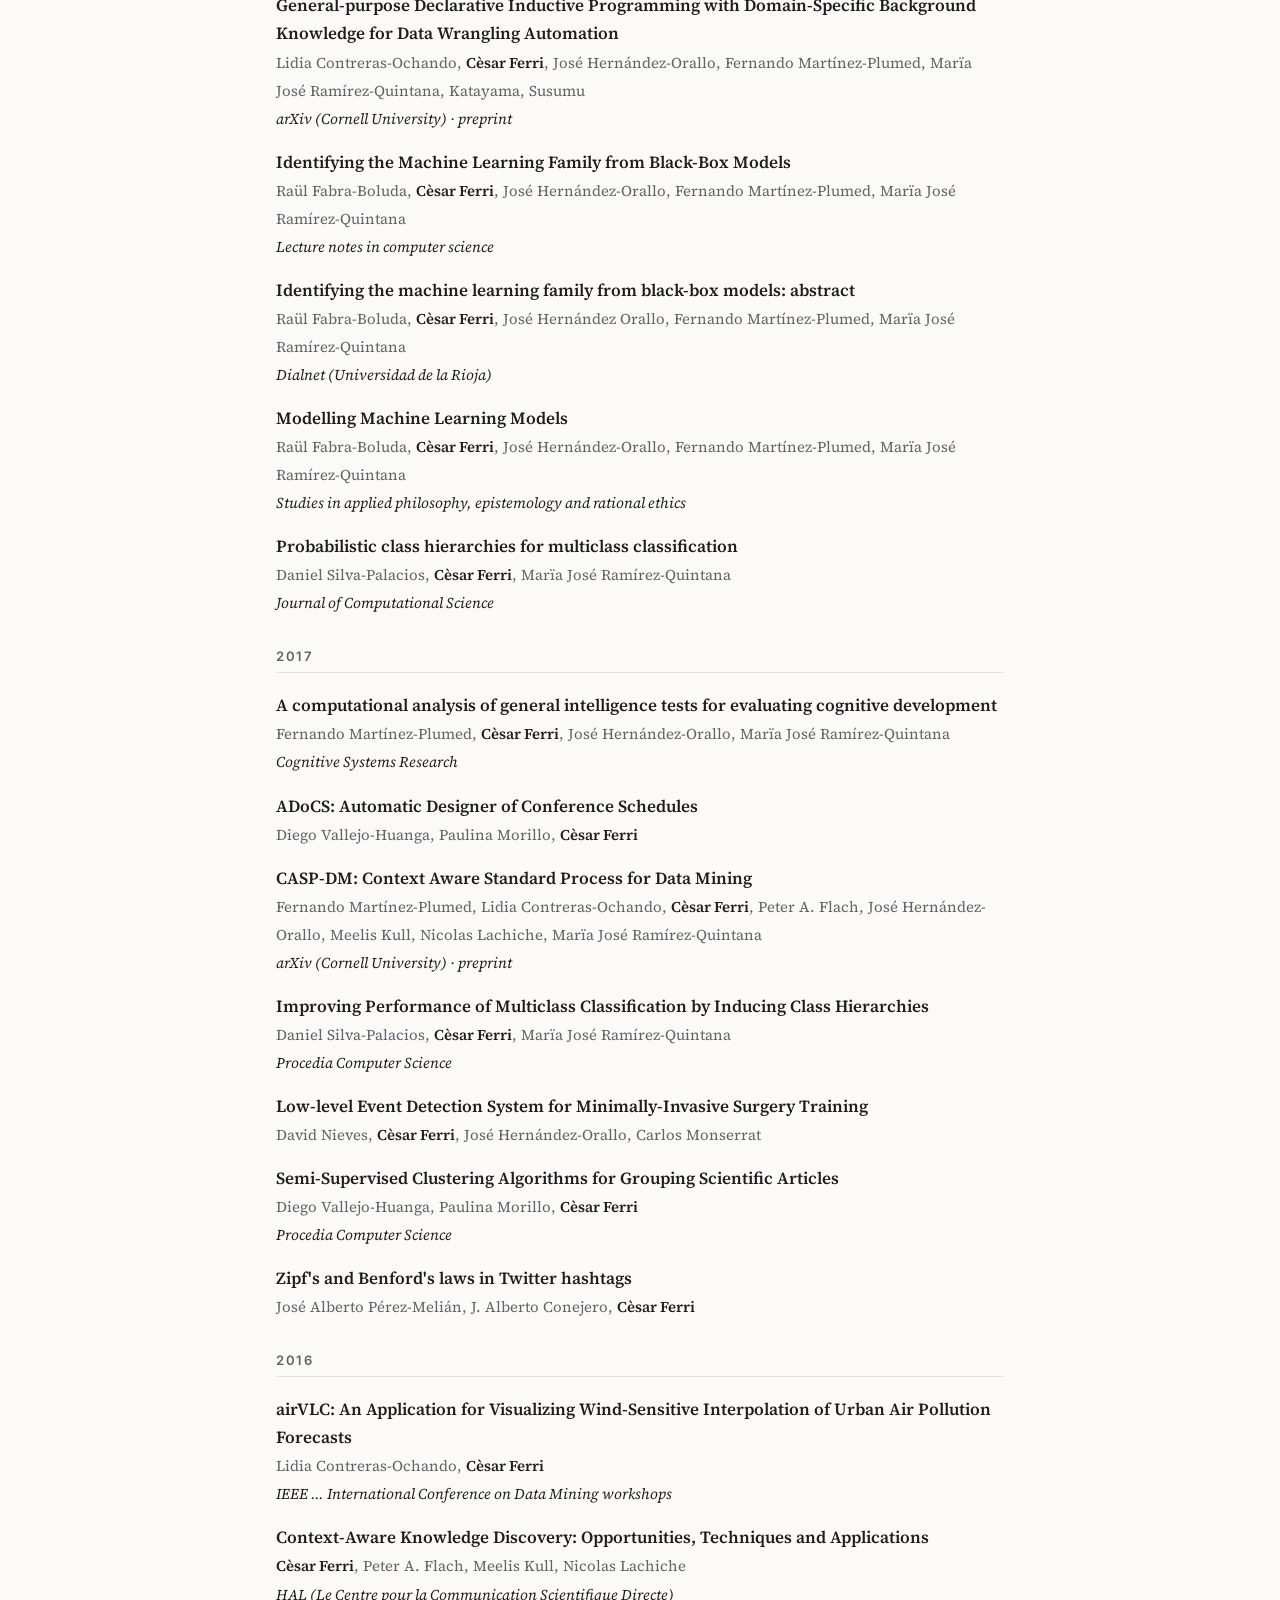
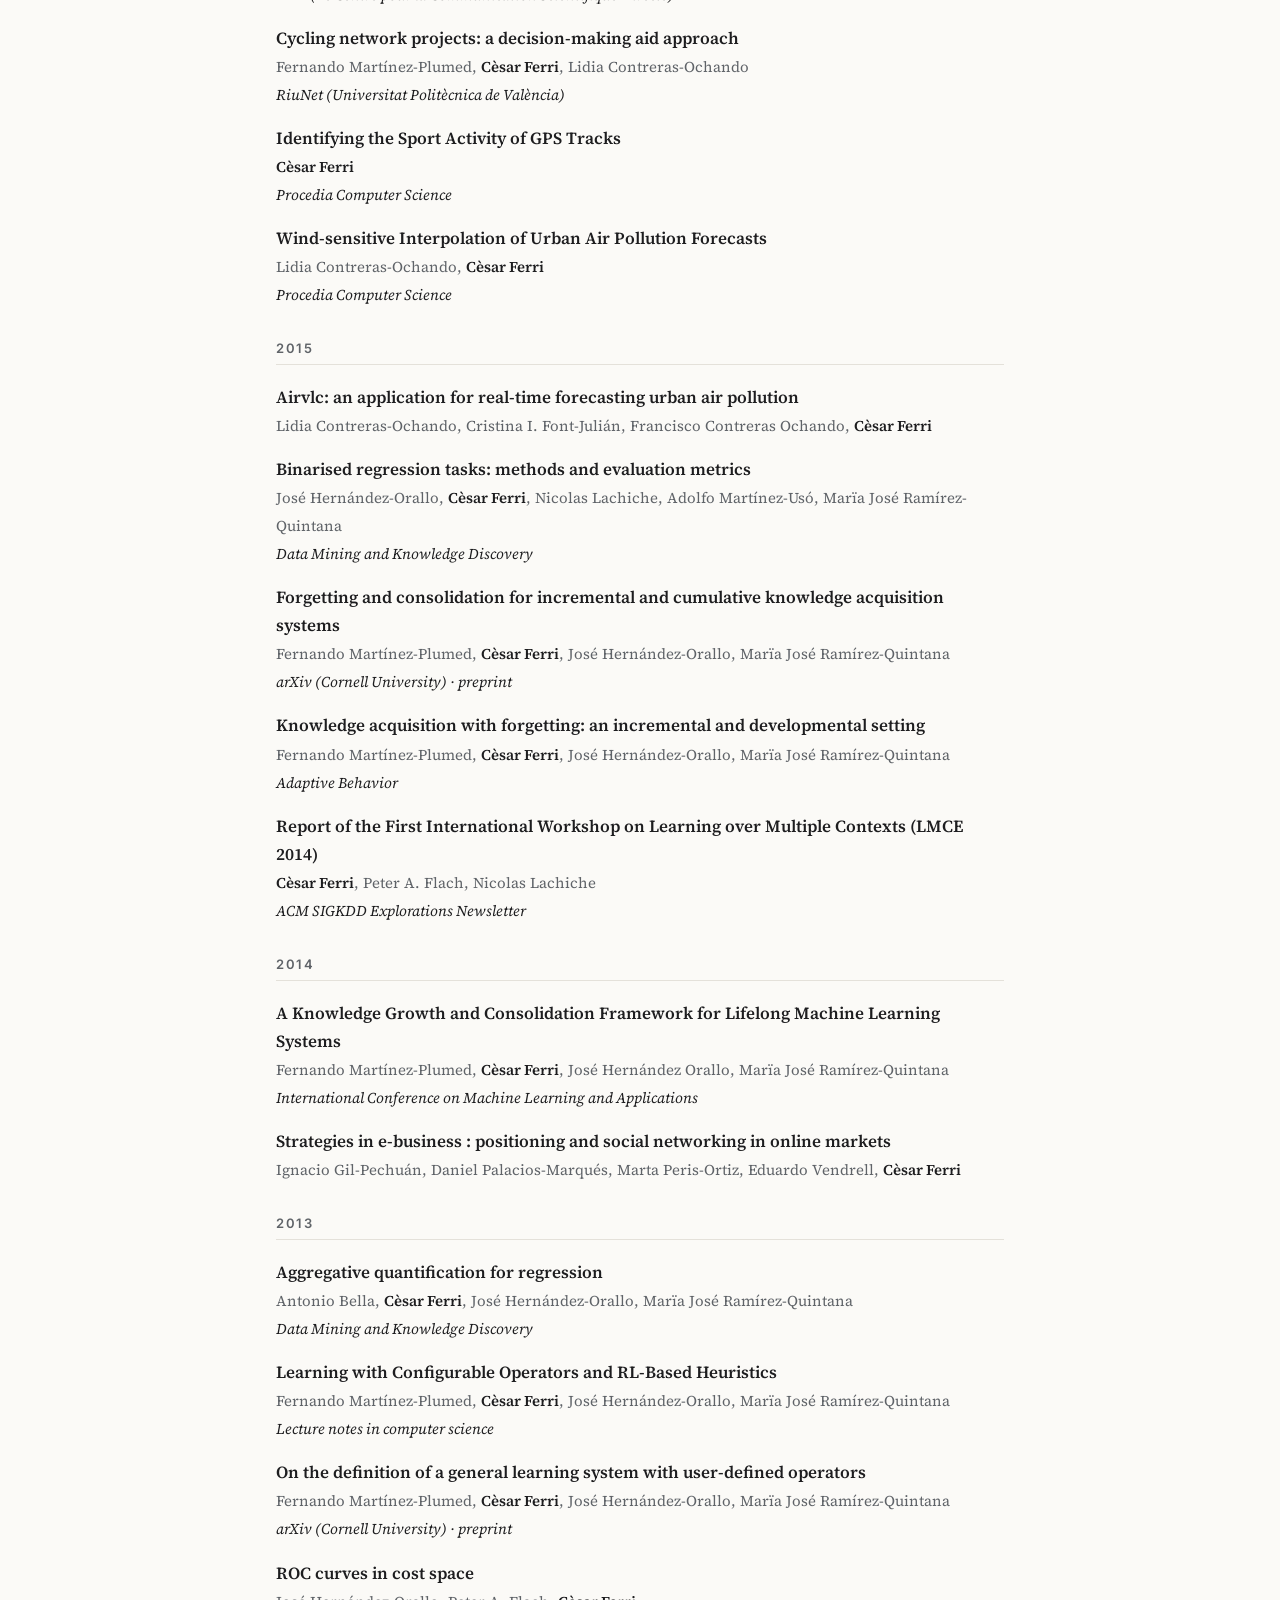
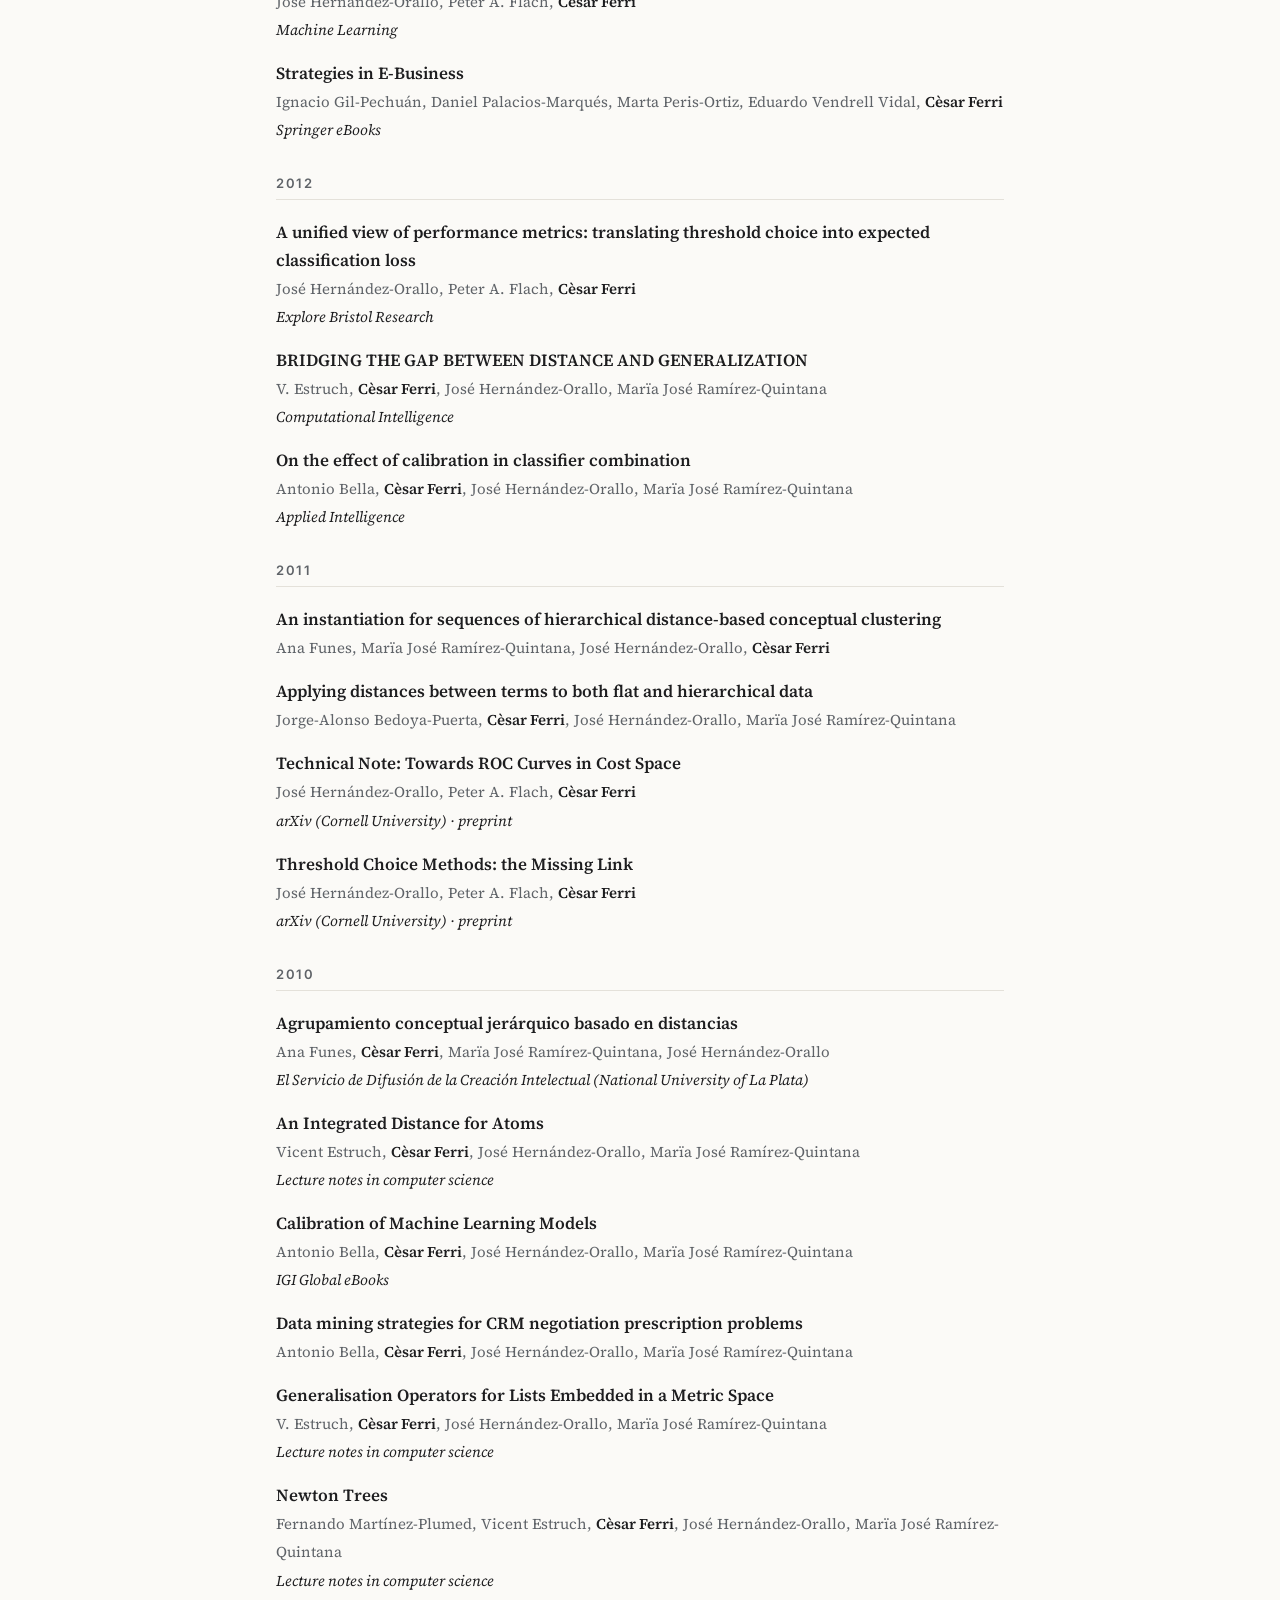
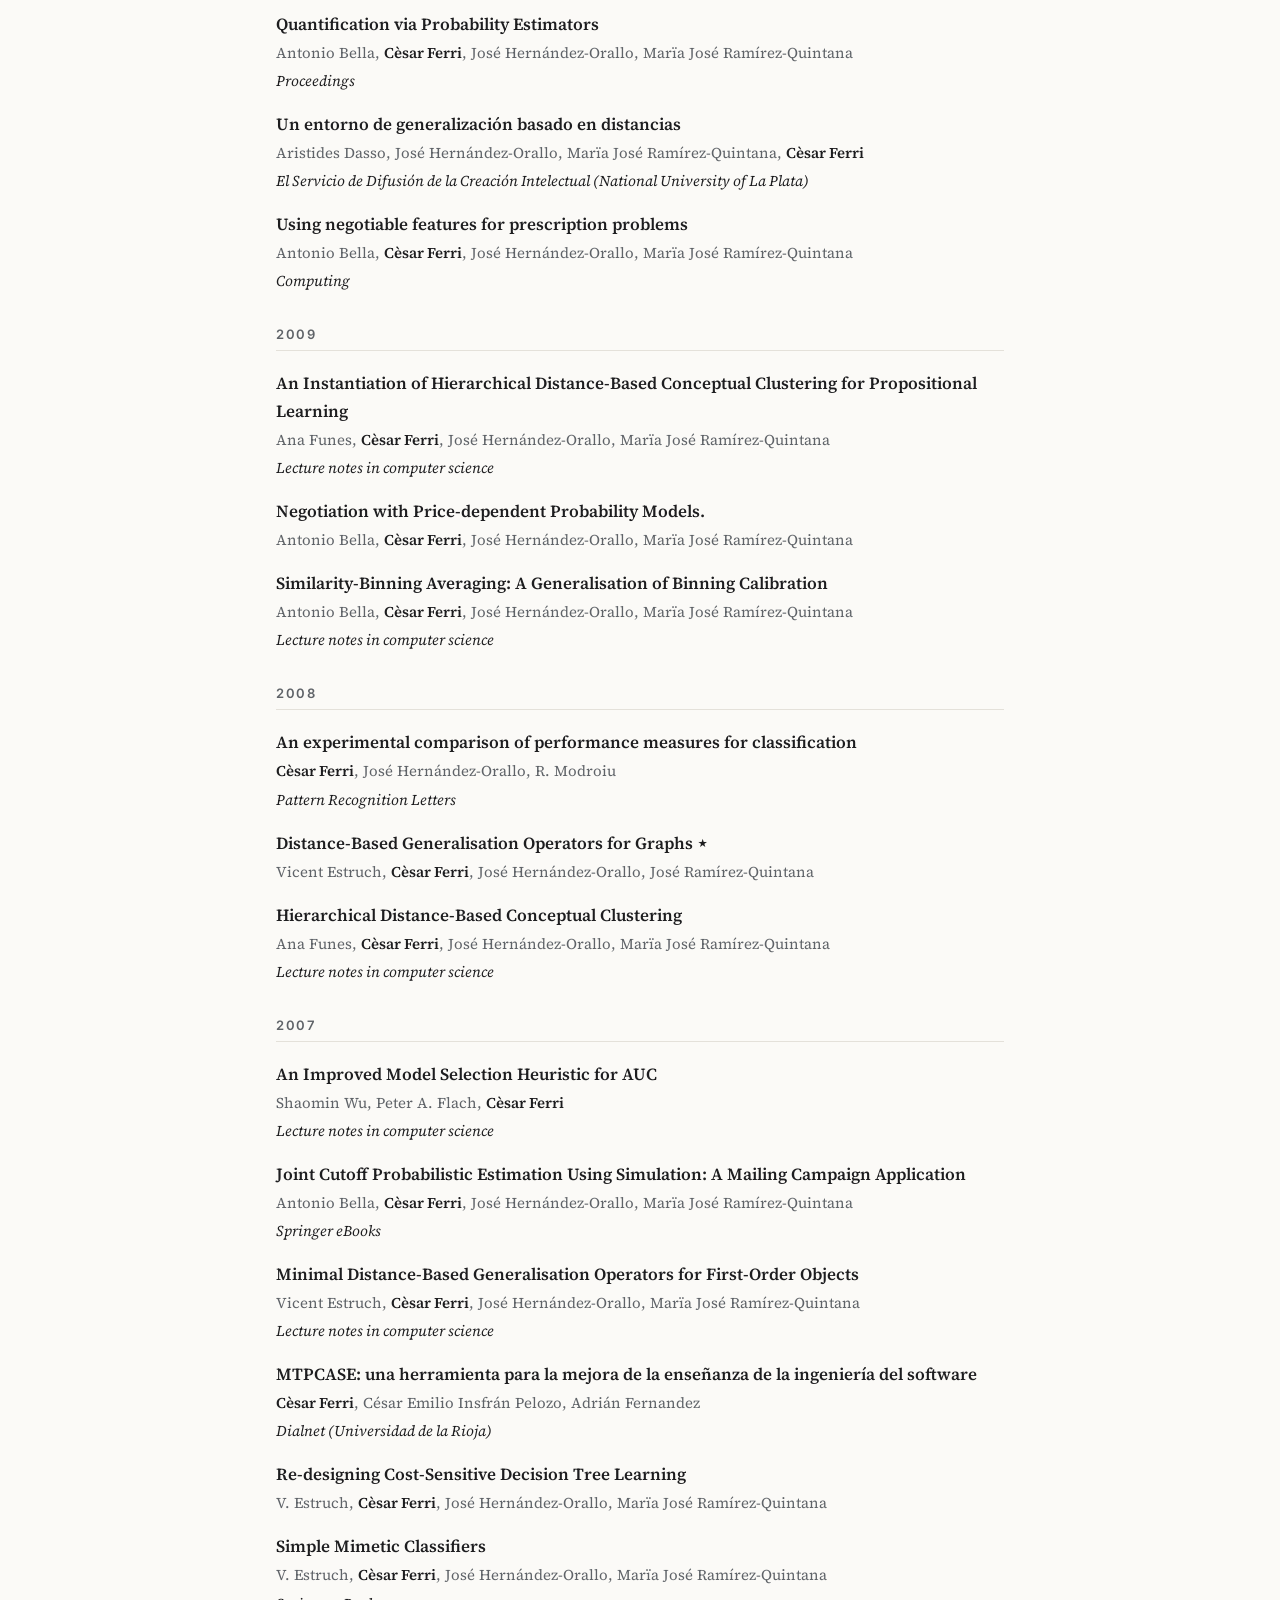
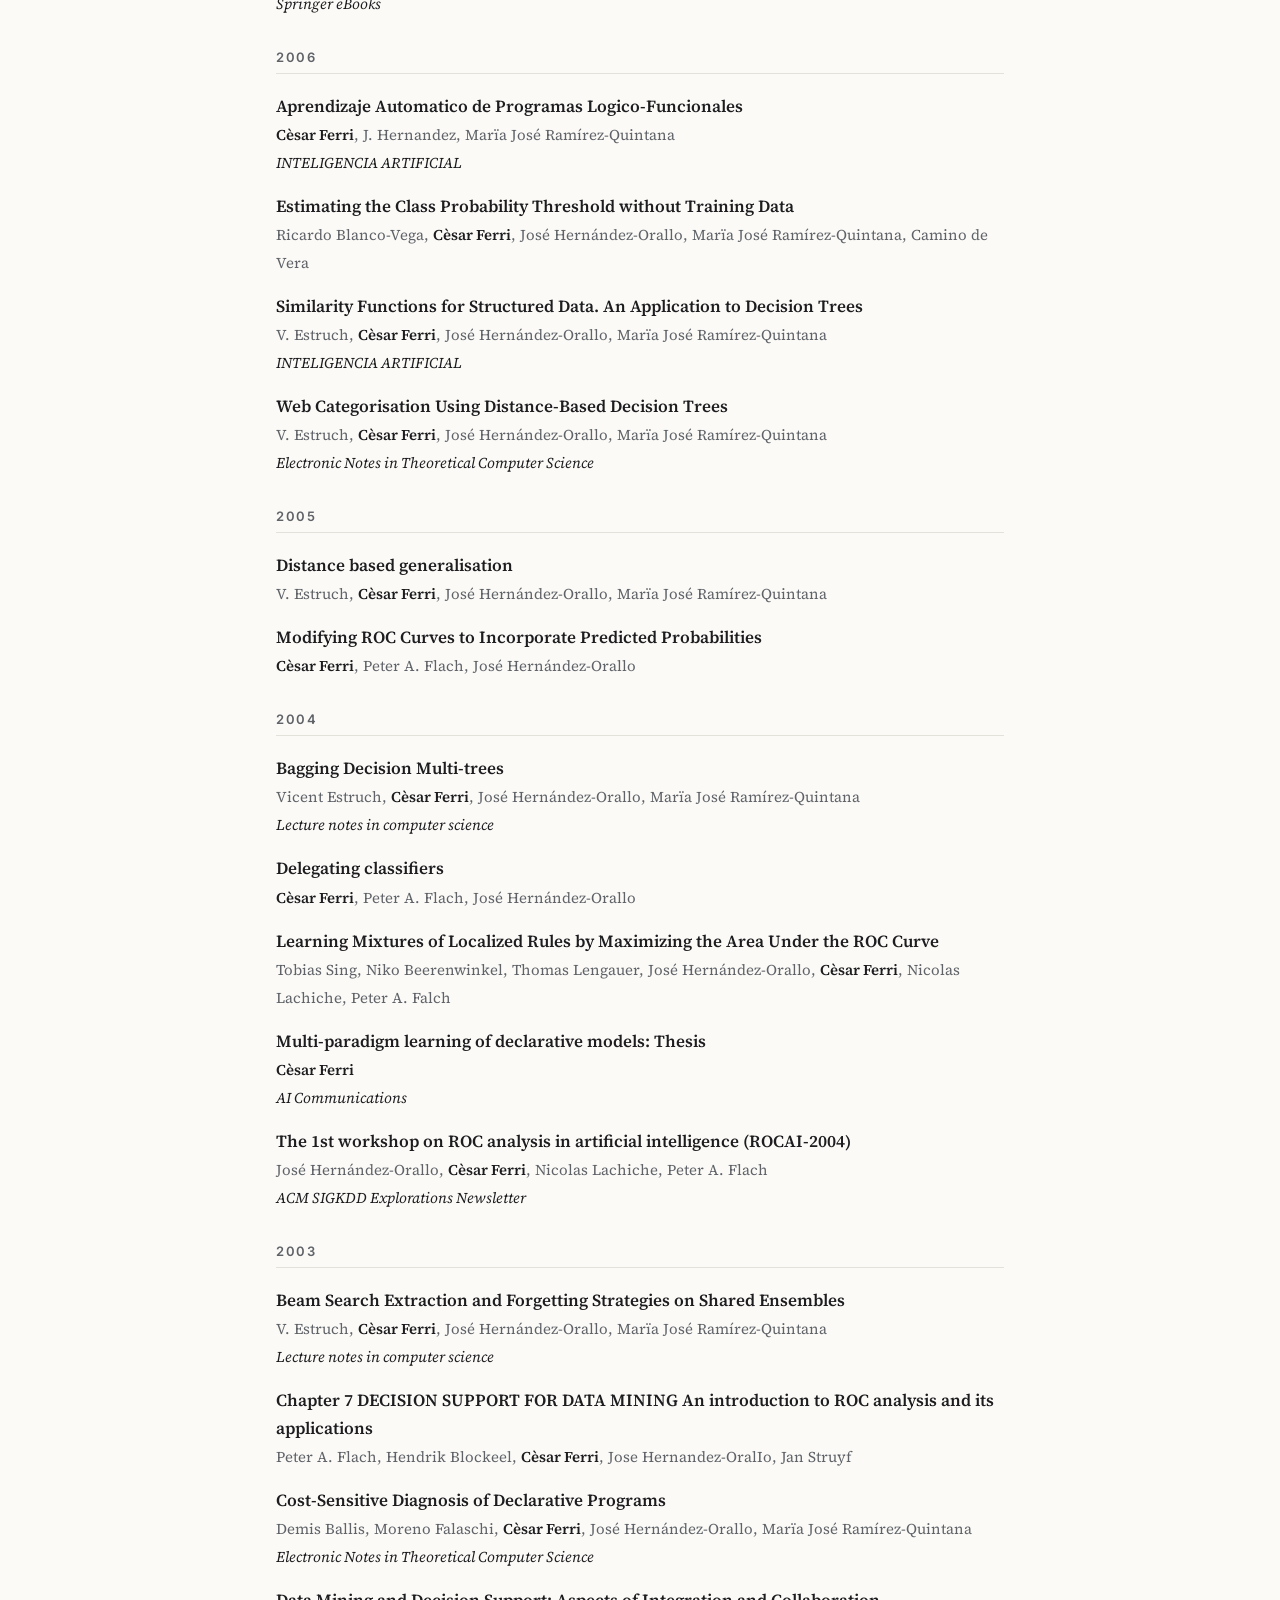
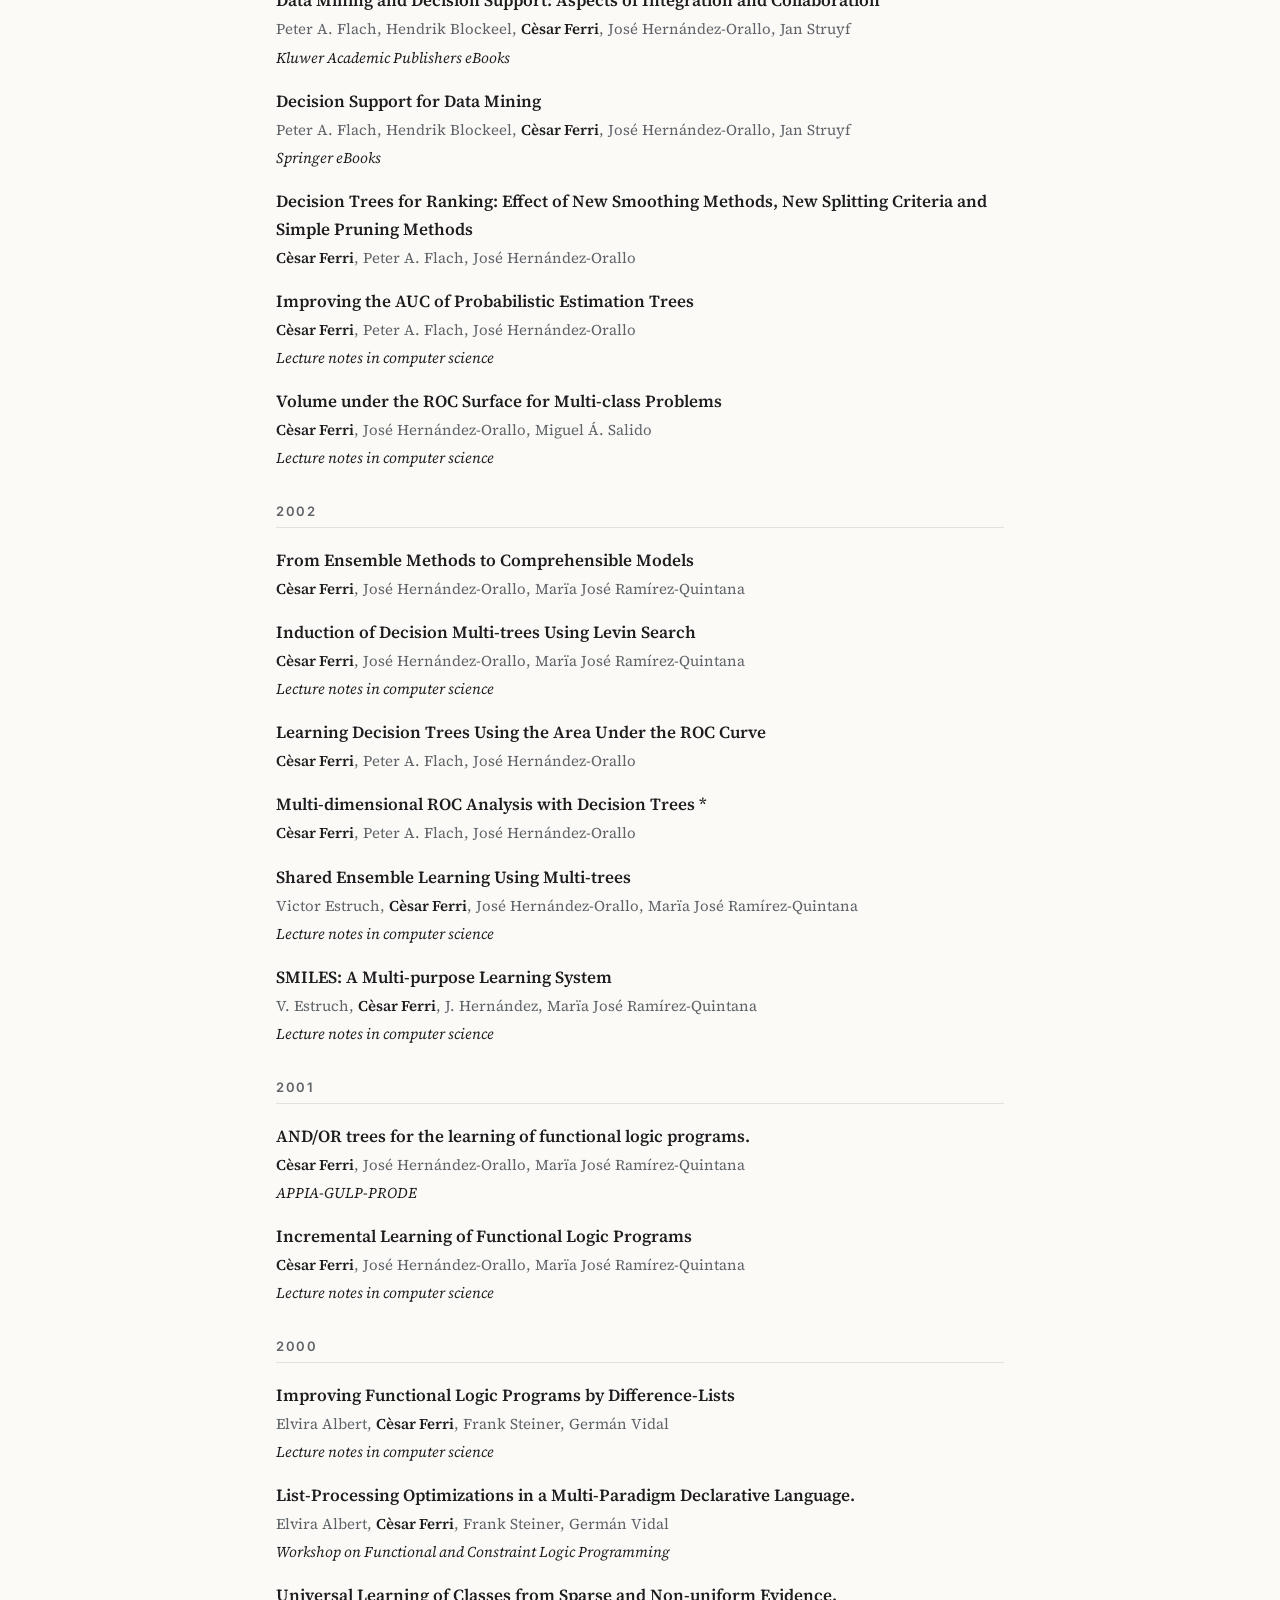
==== commit 2379f0a9: "De-emphasise citation counts; add Chair and Samsung diploma roles to bio Co-Authored-By: Claude Opus" ====
--- a/publications.html
+++ b/publications.html
@@ -31,224 +31,224 @@
   </header>
 <h2 class="year" id="y2026">2026</h2>
 <ol class="pubs">
-<li><span class="pub-title"><a href="https://doi.org/10.1016/j.artint.2026.104491">Predictable artificial intelligence</a></span> <span class="cites">7 cit.</span><br><span class="pub-authors">Lexin Zhou, Pablo A. M. Casares, Fernando Martínez‐Plumed, John Burden, Ryan Burnell, Lucy G. Cheke, <strong>Cèsar Ferri</strong>, Alexandru Marcoci, Behzad Mehrbakhsh, Yael Moros-Daval, et al.</span><br><span class="pub-venue">Artificial Intelligence</span></li>
-<li><span class="pub-title"><a href="https://doi.org/10.1007/s10994-025-06954-3">When Redundancy Matters: Machine Teaching of Representations</a></span><br><span class="pub-authors"><strong>Cèsar Ferri</strong>, Darío Garigliotti, Jose Hernandez-Orallo, Brigt Håvardstun, Jan Arne Telle</span><br><span class="pub-venue">Machine Learning</span></li>
 <li><span class="pub-title"><a href="https://doi.org/10.1609/aaai.v40i48.42383">AI for Memory Preservation: Automated Restoration of Photographs Damaged by Floods</a></span><br><span class="pub-authors">José Daniel Galván Suazo, Hugo Albert Bonet, Carlos Monserrat-Aranda, <strong>Cèsar Ferri</strong></span><br><span class="pub-venue">Proceedings of the AAAI Conference on Artificial Intelligence</span></li>
-<li><span class="pub-title"><a href="https://doi.org/10.1016/j.rineng.2026.111675">Tracking microfibres along the sludge line of a full-scale wastewater treatment plant using conventional microscopy and AI-based image analysis</a></span><br><span class="pub-authors">Ana Domínguez-Rodríguez, Fèlix Martí-Pérez, A. Simó-Vidal, M.J. Luján-Facundo, Eva Ferrer-Polonio, M.A. Bes-Piá, J.A. Mendoza‐Roca, <strong>Cèsar Ferri</strong>, Carlos Monserrat-Aranda</span><br><span class="pub-venue">Results in Engineering</span></li>
-<li><span class="pub-title"><a href="https://doi.org/10.1007/978-3-032-31438-3_16">Semi-supervised Soft Clustering with Flexible Cardinality</a></span><br><span class="pub-authors">Diego Vallejo-Huanga, Mateo Montenegro, Brenda Simbaña, <strong>Cèsar Ferri</strong>, Fernando Martínez‐Plumed</span><br><span class="pub-venue">Lecture notes in computer science</span></li>
 <li><span class="pub-title"><a href="https://doi.org/10.1007/978-3-032-37685-5_20">CapFlex: Multimodal Soft Clustering with Flexible Size Constraints</a></span><br><span class="pub-authors">Diego Vallejo-Huanga, Mateo Montenegro, Brenda Simbaña, <strong>Cèsar Ferri</strong>, Fernando Martínez‐Plumed</span><br><span class="pub-venue">Lecture notes in computer science</span></li>
 <li><span class="pub-title"><a href="https://doi.org/10.1038/s41597-026-08115-0">LLM Board Game Tournaments: A Dataset of Moves, Validity, and Reasoning</a></span><br><span class="pub-authors">Paulina Morillo, <strong>Cèsar Ferri</strong>, José Hernández‐Orallo</span><br><span class="pub-venue">Scientific Data</span></li>
+<li><span class="pub-title"><a href="https://doi.org/10.1016/j.artint.2026.104491">Predictable artificial intelligence</a></span><br><span class="pub-authors">Lexin Zhou, Pablo A. M. Casares, Fernando Martínez‐Plumed, John Burden, Ryan Burnell, Lucy G. Cheke, <strong>Cèsar Ferri</strong>, Alexandru Marcoci, Behzad Mehrbakhsh, Yael Moros-Daval, et al.</span><br><span class="pub-venue">Artificial Intelligence</span></li>
+<li><span class="pub-title"><a href="https://doi.org/10.1007/978-3-032-31438-3_16">Semi-supervised Soft Clustering with Flexible Cardinality</a></span><br><span class="pub-authors">Diego Vallejo-Huanga, Mateo Montenegro, Brenda Simbaña, <strong>Cèsar Ferri</strong>, Fernando Martínez‐Plumed</span><br><span class="pub-venue">Lecture notes in computer science</span></li>
+<li><span class="pub-title"><a href="https://doi.org/10.1016/j.rineng.2026.111675">Tracking microfibres along the sludge line of a full-scale wastewater treatment plant using conventional microscopy and AI-based image analysis</a></span><br><span class="pub-authors">Ana Domínguez-Rodríguez, Fèlix Martí-Pérez, A. Simó-Vidal, M.J. Luján-Facundo, Eva Ferrer-Polonio, M.A. Bes-Piá, J.A. Mendoza‐Roca, <strong>Cèsar Ferri</strong>, Carlos Monserrat-Aranda</span><br><span class="pub-venue">Results in Engineering</span></li>
+<li><span class="pub-title"><a href="https://doi.org/10.1007/s10994-025-06954-3">When Redundancy Matters: Machine Teaching of Representations</a></span><br><span class="pub-authors"><strong>Cèsar Ferri</strong>, Darío Garigliotti, Jose Hernandez-Orallo, Brigt Håvardstun, Jan Arne Telle</span><br><span class="pub-venue">Machine Learning</span></li>
 </ol>
 <h2 class="year" id="y2025">2025</h2>
 <ol class="pubs">
-<li><span class="pub-title"><a href="https://doi.org/10.1016/j.rineng.2025.105454">Detection of microfibres in wastewater sludge with deep learning</a></span> <span class="cites">7 cit.</span><br><span class="pub-authors">Fèlix Martí-Pérez, Ana Domínguez-Rodríguez, Carlos Monserrat, <strong>Cèsar Ferri</strong>, M.J. Luján-Facundo, Eva Ferrer-Polonio, A. Bes-Piá, J.A. Mendoza‐Roca</span><br><span class="pub-venue">Results in Engineering</span></li>
-<li><span class="pub-title"><a href="https://doi.org/10.1609/aaai.v39i28.35366">MicroFiberDetect: An Application for the Detection of Microfibres in Wastewater Sludge Based on CNNs</a></span> <span class="cites">2 cit.</span><br><span class="pub-authors">Félix Martí Pérez, Ana Domínguez-Rodríguez, <strong>Cèsar Ferri</strong>, Carlos Monserrat</span><br><span class="pub-venue">Proceedings of the AAAI Conference on Artificial Intelligence</span></li>
-<li><span class="pub-title"><a href="https://doi.org/10.5220/0013558900003967">ClustSize: An Algorithmic Framework for Size-Constrained Clustering</a></span> <span class="cites">1 cit.</span><br><span class="pub-authors">Diego Vallejo-Huanga, <strong>Cèsar Ferri</strong>, Fernando Martínez‐Plumed</span><br><span class="pub-venue">International Conference on Data Science, Technology and Applications (DATA)</span></li>
+<li><span class="pub-title"><a href="https://doi.org/10.5220/0013558900003967">ClustSize: An Algorithmic Framework for Size-Constrained Clustering</a></span><br><span class="pub-authors">Diego Vallejo-Huanga, <strong>Cèsar Ferri</strong>, Fernando Martínez‐Plumed</span><br><span class="pub-venue">International Conference on Data Science, Technology and Applications (DATA)</span></li>
+<li><span class="pub-title"><a href="https://doi.org/10.1016/j.rineng.2025.105454">Detection of microfibres in wastewater sludge with deep learning</a></span><br><span class="pub-authors">Fèlix Martí-Pérez, Ana Domínguez-Rodríguez, Carlos Monserrat, <strong>Cèsar Ferri</strong>, M.J. Luján-Facundo, Eva Ferrer-Polonio, A. Bes-Piá, J.A. Mendoza‐Roca</span><br><span class="pub-venue">Results in Engineering</span></li>
+<li><span class="pub-title"><a href="https://doi.org/10.48550/arxiv.2505.08846">Evaluating Simplification Algorithms for Interpretability of Time Series Classification</a></span><br><span class="pub-authors">Brigt Håvardstun, Fèlix Martí-Pérez, <strong>Cèsar Ferri</strong>, Jan Arne Telle</span><br><span class="pub-venue">arXiv (Cornell University) · preprint</span></li>
+<li><span class="pub-title"><a href="https://doi.org/10.1007/978-3-032-06129-4_36">LLM GameLab: An Interactive Platform for Testing Large Language Models in Board Games</a></span><br><span class="pub-authors">Paulina Morillo, Alex Terreros, <strong>Cèsar Ferri</strong>, José Hernández‐Orallo</span><br><span class="pub-venue">Lecture notes in computer science</span></li>
+<li><span class="pub-title"><a href="https://doi.org/10.1609/aaai.v39i28.35366">MicroFiberDetect: An Application for the Detection of Microfibres in Wastewater Sludge Based on CNNs</a></span><br><span class="pub-authors">Félix Martí Pérez, Ana Domínguez-Rodríguez, <strong>Cèsar Ferri</strong>, Carlos Monserrat</span><br><span class="pub-venue">Proceedings of the AAAI Conference on Artificial Intelligence</span></li>
+<li><span class="pub-title"><a href="https://doi.org/10.1007/978-3-032-06129-4_40">Obfuscation of Sensitive Text in Audiovisual Content Using AI</a></span><br><span class="pub-authors">Kexin Jiang-Chen, <strong>Cèsar Ferri</strong></span><br><span class="pub-venue">Lecture notes in computer science</span></li>
 <li><span class="pub-title"><a href="https://doi.org/10.1007/978-3-032-00891-6_26">Refining Community Detection in Social Networks: Agglomerative and Divisive Methods with Size Constraints</a></span><br><span class="pub-authors">Diego Vallejo-Huanga, Erlend Eindride Fasmer, <strong>Cèsar Ferri</strong>, Fernando Martínez‐Plumed</span><br><span class="pub-venue">Lecture notes in computer science</span></li>
-<li><span class="pub-title"><a href="https://doi.org/10.1007/978-3-032-06129-4_40">Obfuscation of Sensitive Text in Audiovisual Content Using AI</a></span><br><span class="pub-authors">Kexin Jiang-Chen, <strong>Cèsar Ferri</strong></span><br><span class="pub-venue">Lecture notes in computer science</span></li>
-<li><span class="pub-title"><a href="https://doi.org/10.1007/978-3-032-06129-4_36">LLM GameLab: An Interactive Platform for Testing Large Language Models in Board Games</a></span><br><span class="pub-authors">Paulina Morillo, Alex Terreros, <strong>Cèsar Ferri</strong>, José Hernández‐Orallo</span><br><span class="pub-venue">Lecture notes in computer science</span></li>
-<li><span class="pub-title"><a href="https://doi.org/10.48550/arxiv.2505.08846">Evaluating Simplification Algorithms for Interpretability of Time Series Classification</a></span><br><span class="pub-authors">Brigt Håvardstun, Fèlix Martí-Pérez, <strong>Cèsar Ferri</strong>, Jan Arne Telle</span><br><span class="pub-venue">arXiv (Cornell University) · preprint</span></li>
 <li><span class="pub-title"><a href="https://doi.org/10.3233/faia251351">Relative Drawing Identification Complexity Is Invariant to Modality in Vision-Language Models</a></span><br><span class="pub-authors">Diogo Freitas, Brigt Håvardstun, Darío Garigliotti, Jan Arne Telle, <strong>Cèsar Ferri</strong>, José Hernández‐Orallo</span><br><span class="pub-venue">Frontiers in artificial intelligence and applications</span></li>
 </ol>
 <h2 class="year" id="y2024">2024</h2>
 <ol class="pubs">
-<li><span class="pub-title"><a href="https://doi.org/10.1038/s41586-024-07930-y">Larger and more instructable language models become less reliable</a></span> <span class="cites">198 cit.</span><br><span class="pub-authors">Lexin Zhou, Wout Schellaert, Fernando Martínez‐Plumed, Yael Moros-Daval, <strong>Cèsar Ferri</strong>, José Hernández‐Orallo</span><br><span class="pub-venue">Nature</span></li>
-<li><span class="pub-title"><a href="https://doi.org/10.3233/ida-230707">Cracking black-box models: Revealing hidden machine learning techniques behind their predictions</a></span> <span class="cites">5 cit.</span><br><span class="pub-authors">Raül Fabra-Boluda, <strong>Cèsar Ferri</strong>, José Hernández‐Orallo, Marïa José Ramírez-Quintana, Fernando Martínez‐Plumed</span><br><span class="pub-venue">Intelligent Data Analysis</span></li>
-<li><span class="pub-title"><a href="https://doi.org/10.1016/j.compedu.2024.105154">Analysis and discovery of procrastination patterns in a language learning MOOC</a></span> <span class="cites">4 cit.</span><br><span class="pub-authors">Jorge Alberto Vázquez Mendoza, <strong>Cèsar Ferri</strong>, Carlos Monserrat</span><br><span class="pub-venue">Computers &amp; Education</span></li>
-<li><span class="pub-title"><a href="https://doi.org/10.3233/faia241049">EquinorQA: Large Language Models for Question Answering Over Proprietary Data</a></span> <span class="cites">4 cit.</span><br><span class="pub-authors">Darío Garigliotti, Bjarte Johansen, Jakob Vigerust Kallestad, Seong-Eun Cho, <strong>Cèsar Ferri</strong></span><br><span class="pub-venue">Frontiers in artificial intelligence and applications</span></li>
-<li><span class="pub-title"><a href="https://doi.org/10.1007/978-3-031-77731-8_37">Evaluating Performance and Trustworthiness of RAG Systems for Generating Administrative Text</a></span> <span class="cites">2 cit.</span><br><span class="pub-authors">Hugo Sánchez Navalón, Carlos Monserrat, Darío Garigliotti, <strong>Cèsar Ferri</strong></span><br><span class="pub-venue">Lecture notes in computer science</span></li>
-<li><span class="pub-title"><a href="https://doi.org/10.1007/s40747-024-01599-6">A general supply-inspect cost framework to regulate the reliability-usability trade-offs for few-shot inference</a></span> <span class="cites">1 cit.</span><br><span class="pub-authors">Fernando Martínez‐Plumed, Gonzalo Jaimovitch-López, <strong>Cèsar Ferri</strong>, Marïa José Ramírez-Quintana, José Hernández‐Orallo</span><br><span class="pub-venue">Complex &amp; Intelligent Systems</span></li>
-<li><span class="pub-title"><a href="https://doi.org/10.1007/978-3-031-70371-3_28">An Interactive Tool for Interpretability of Time Series Classification</a></span> <span class="cites">1 cit.</span><br><span class="pub-authors">Brigt Håvardstun, <strong>Cèsar Ferri</strong>, Jan Arne Telle</span><br><span class="pub-venue">Lecture notes in computer science</span></li>
-<li><span class="pub-title"><a href="https://doi.org/10.1007/978-3-031-63800-8_22">XAI for Time Series Classification: Evaluating the Benefits of Model Inspection for End-Users</a></span> <span class="cites">1 cit.</span><br><span class="pub-authors">Brigt Håvardstun, <strong>Cèsar Ferri</strong>, Kristian Flikka, Jan Arne Telle</span><br><span class="pub-venue">Communications in computer and information science</span></li>
+<li><span class="pub-title"><a href="https://doi.org/10.1007/s40747-024-01599-6">A general supply-inspect cost framework to regulate the reliability-usability trade-offs for few-shot inference</a></span><br><span class="pub-authors">Fernando Martínez‐Plumed, Gonzalo Jaimovitch-López, <strong>Cèsar Ferri</strong>, Marïa José Ramírez-Quintana, José Hernández‐Orallo</span><br><span class="pub-venue">Complex &amp; Intelligent Systems</span></li>
+<li><span class="pub-title"><a href="https://doi.org/10.1007/978-3-031-70371-3_28">An Interactive Tool for Interpretability of Time Series Classification</a></span><br><span class="pub-authors">Brigt Håvardstun, <strong>Cèsar Ferri</strong>, Jan Arne Telle</span><br><span class="pub-venue">Lecture notes in computer science</span></li>
+<li><span class="pub-title"><a href="https://doi.org/10.1016/j.compedu.2024.105154">Analysis and discovery of procrastination patterns in a language learning MOOC</a></span><br><span class="pub-authors">Jorge Alberto Vázquez Mendoza, <strong>Cèsar Ferri</strong>, Carlos Monserrat</span><br><span class="pub-venue">Computers &amp; Education</span></li>
 <li><span class="pub-title"><a href="https://doi.org/10.1007/978-3-031-77731-8_40">Automatic PDF Document Classification with Machine Learning</a></span><br><span class="pub-authors">Sócrates Llácer Luna, Darío Garigliotti, Fernando Martínez‐Plumed, <strong>Cèsar Ferri</strong></span><br><span class="pub-venue">Lecture notes in computer science</span></li>
+<li><span class="pub-title"><a href="https://doi.org/10.3233/ida-230707">Cracking black-box models: Revealing hidden machine learning techniques behind their predictions</a></span><br><span class="pub-authors">Raül Fabra-Boluda, <strong>Cèsar Ferri</strong>, José Hernández‐Orallo, Marïa José Ramírez-Quintana, Fernando Martínez‐Plumed</span><br><span class="pub-venue">Intelligent Data Analysis</span></li>
+<li><span class="pub-title"><a href="https://doi.org/10.3233/faia241049">EquinorQA: Large Language Models for Question Answering Over Proprietary Data</a></span><br><span class="pub-authors">Darío Garigliotti, Bjarte Johansen, Jakob Vigerust Kallestad, Seong-Eun Cho, <strong>Cèsar Ferri</strong></span><br><span class="pub-venue">Frontiers in artificial intelligence and applications</span></li>
+<li><span class="pub-title"><a href="https://doi.org/10.1007/978-3-031-77731-8_37">Evaluating Performance and Trustworthiness of RAG Systems for Generating Administrative Text</a></span><br><span class="pub-authors">Hugo Sánchez Navalón, Carlos Monserrat, Darío Garigliotti, <strong>Cèsar Ferri</strong></span><br><span class="pub-venue">Lecture notes in computer science</span></li>
+<li><span class="pub-title"><a href="https://doi.org/10.1038/s41586-024-07930-y">Larger and more instructable language models become less reliable</a></span><br><span class="pub-authors">Lexin Zhou, Wout Schellaert, Fernando Martínez‐Plumed, Yael Moros-Daval, <strong>Cèsar Ferri</strong>, José Hernández‐Orallo</span><br><span class="pub-venue">Nature</span></li>
+<li><span class="pub-title"><a href="https://doi.org/10.1007/978-3-031-63800-8_22">XAI for Time Series Classification: Evaluating the Benefits of Model Inspection for End-Users</a></span><br><span class="pub-authors">Brigt Håvardstun, <strong>Cèsar Ferri</strong>, Kristian Flikka, Jan Arne Telle</span><br><span class="pub-venue">Communications in computer and information science</span></li>
 </ol>
 <h2 class="year" id="y2023">2023</h2>
 <ol class="pubs">
-<li><span class="pub-title"><a href="https://doi.org/10.1016/j.patter.2023.100830">A historical perspective of biomedical explainable AI research</a></span> <span class="cites">37 cit.</span><br><span class="pub-authors">Luca Malinverno, Vesna Barros, Francesco Ghisoni, Giovanni Visonà, Roman Kern, Philip J. Nickel, Barbara Elvira Ventura, Ilija Šimić, Sarah Stryeck, Francesca Manni, et al.</span><br><span class="pub-venue">Patterns</span></li>
-<li><span class="pub-title"><a href="https://doi.org/10.1007/978-3-031-43418-1_23">XAI with Machine Teaching When Humans Are (Not) Informed About the Irrelevant Features</a></span> <span class="cites">3 cit.</span><br><span class="pub-authors">Brigt Håvardstun, <strong>Cèsar Ferri</strong>, José Hernández‐Orallo, Pekka Parviainen, Jan Arne Telle</span><br><span class="pub-venue">Lecture notes in computer science</span></li>
-<li><span class="pub-title"><a href="https://doi.org/10.2139/ssrn.4335108">Explainable AI in Biomedical Research: A Systematic Review and Meta-Analysis</a></span> <span class="cites">1 cit.</span><br><span class="pub-authors">Luca Malinverno, Vesna Barros, Francesco Ghisoni, Giovanni Visonà, Roman Kern, Philip J. Nickel, Barbara Elvira Ventura, Ilija Šimić, Sarah Stryeck, Francesca Manni, et al.</span><br><span class="pub-venue">SSRN Electronic Journal · preprint</span></li>
+<li><span class="pub-title"><a href="https://doi.org/10.1016/j.patter.2023.100830">A historical perspective of biomedical explainable AI research</a></span><br><span class="pub-authors">Luca Malinverno, Vesna Barros, Francesco Ghisoni, Giovanni Visonà, Roman Kern, Philip J. Nickel, Barbara Elvira Ventura, Ilija Šimić, Sarah Stryeck, Francesca Manni, et al.</span><br><span class="pub-venue">Patterns</span></li>
+<li><span class="pub-title"><a href="https://doi.org/10.2139/ssrn.4335108">Explainable AI in Biomedical Research: A Systematic Review and Meta-Analysis</a></span><br><span class="pub-authors">Luca Malinverno, Vesna Barros, Francesco Ghisoni, Giovanni Visonà, Roman Kern, Philip J. Nickel, Barbara Elvira Ventura, Ilija Šimić, Sarah Stryeck, Francesca Manni, et al.</span><br><span class="pub-venue">SSRN Electronic Journal · preprint</span></li>
+<li><span class="pub-title"><a href="https://doi.org/10.1007/978-3-031-43418-1_23">XAI with Machine Teaching When Humans Are (Not) Informed About the Irrelevant Features</a></span><br><span class="pub-authors">Brigt Håvardstun, <strong>Cèsar Ferri</strong>, José Hernández‐Orallo, Pekka Parviainen, Jan Arne Telle</span><br><span class="pub-venue">Lecture notes in computer science</span></li>
 </ol>
 <h2 class="year" id="y2022">2022</h2>
 <ol class="pubs">
-<li><span class="pub-title"><a href="https://doi.org/10.48550/arxiv.2206.04615">Beyond the Imitation Game: Quantifying and extrapolating the capabilities of language models</a></span> <span class="cites">544 cit.</span><br><span class="pub-authors">Aarohi Srivastava, Abhinav Rastogi, Rao, Abhishek, Abu Awal Md Shoeb, Abubakar Abid, Fisch, Adam, Adam R. Brown, Adam Santoro, Aditya Gupta, Adrià Garriga-Alonso, et al.</span><br><span class="pub-venue">arXiv (Cornell University) · preprint</span></li>
-<li><span class="pub-title"><a href="https://doi.org/10.1007/s10994-022-06259-9">Can language models automate data wrangling?</a></span> <span class="cites">48 cit.</span><br><span class="pub-authors">Gonzalo Jaimovitch-López, <strong>Cèsar Ferri</strong>, José Hernández‐Orallo, Fernando Martínez‐Plumed, Marïa José Ramírez-Quintana</span><br><span class="pub-venue">Machine Learning</span></li>
+<li><span class="pub-title"><a href="https://doi.org/10.48550/arxiv.2206.04615">Beyond the Imitation Game: Quantifying and extrapolating the capabilities of language models</a></span><br><span class="pub-authors">Aarohi Srivastava, Abhinav Rastogi, Rao, Abhishek, Abu Awal Md Shoeb, Abubakar Abid, Fisch, Adam, Adam R. Brown, Adam Santoro, Aditya Gupta, Adrià Garriga-Alonso, et al.</span><br><span class="pub-venue">arXiv (Cornell University) · preprint</span></li>
+<li><span class="pub-title"><a href="https://doi.org/10.1007/s10994-022-06259-9">Can language models automate data wrangling?</a></span><br><span class="pub-authors">Gonzalo Jaimovitch-López, <strong>Cèsar Ferri</strong>, José Hernández‐Orallo, Fernando Martínez‐Plumed, Marïa José Ramírez-Quintana</span><br><span class="pub-venue">Machine Learning</span></li>
 <li><span class="pub-title"><a href="https://doi.org/10.24963/ijcai.2022/412">Non-Cheating Teaching Revisited: A New Probabilistic Machine Teaching Model</a></span><br><span class="pub-authors"><strong>Cèsar Ferri</strong>, José Hernández‐Orallo, Jan Arne Telle</span><br><span class="pub-venue">International Joint Conference on Artificial Intelligence</span></li>
 </ol>
 <h2 class="year" id="y2021">2021</h2>
 <ol class="pubs">
-<li><span class="pub-title"><a href="https://doi.org/10.1002/int.22415">Missing the missing values: The ugly duckling of fairness in machine learning</a></span> <span class="cites">62 cit.</span><br><span class="pub-authors">Fernando Martínez‐Plumed, <strong>Cèsar Ferri</strong>, David Nieves, José Hernández‐Orallo</span><br><span class="pub-venue">International Journal of Intelligent Systems</span></li>
-<li><span class="pub-title">Think Big, Teach Small: Do Language Models Distil Occam’s Razor?</span> <span class="cites">1 cit.</span><br><span class="pub-authors">Gonzalo Jaimovitch-López, David Castellano Falcón, <strong>Cèsar Ferri</strong>, José Hernández‐Orallo</span><br><span class="pub-venue">neural information processing systems</span></li>
-<li><span class="pub-title"><a href="https://doi.org/10.1007/s10994-021-05950-7">AUTOMAT[R]IX: learning simple matrix pipelines</a></span> <span class="cites">1 cit.</span><br><span class="pub-authors">Lidia Contreras-Ochando, <strong>Cèsar Ferri</strong>, José Hernández‐Orallo</span><br><span class="pub-venue">Machine Learning</span></li>
-<li><span class="pub-title"><a href="https://doi.org/10.1093/oso/9780198862536.003.0009">Teaching and Explanation: Aligning Priors between Machines and Humans</a></span> <span class="cites">1 cit.</span><br><span class="pub-authors">José Hernández‐Orallo, <strong>Cèsar Ferri</strong></span><br><span class="pub-venue">Oxford University Press eBooks</span></li>
+<li><span class="pub-title"><a href="https://doi.org/10.1007/s10994-021-05950-7">AUTOMAT[R]IX: learning simple matrix pipelines</a></span><br><span class="pub-authors">Lidia Contreras-Ochando, <strong>Cèsar Ferri</strong>, José Hernández‐Orallo</span><br><span class="pub-venue">Machine Learning</span></li>
+<li><span class="pub-title"><a href="https://doi.org/10.1002/int.22415">Missing the missing values: The ugly duckling of fairness in machine learning</a></span><br><span class="pub-authors">Fernando Martínez‐Plumed, <strong>Cèsar Ferri</strong>, David Nieves, José Hernández‐Orallo</span><br><span class="pub-venue">International Journal of Intelligent Systems</span></li>
 <li><span class="pub-title"><a href="https://doi.org/10.1007/978-3-030-74251-5_31">Muppets: Multipurpose Table Segmentation</a></span><br><span class="pub-authors">Gust Verbruggen, Lidia Contreras-Ochando, <strong>Cèsar Ferri</strong>, José Hernández‐Orallo, Luc De Raedt</span><br><span class="pub-venue">Lecture notes in computer science</span></li>
+<li><span class="pub-title"><a href="https://doi.org/10.1093/oso/9780198862536.003.0009">Teaching and Explanation: Aligning Priors between Machines and Humans</a></span><br><span class="pub-authors">José Hernández‐Orallo, <strong>Cèsar Ferri</strong></span><br><span class="pub-venue">Oxford University Press eBooks</span></li>
+<li><span class="pub-title">Think Big, Teach Small: Do Language Models Distil Occam’s Razor?</span><br><span class="pub-authors">Gonzalo Jaimovitch-López, David Castellano Falcón, <strong>Cèsar Ferri</strong>, José Hernández‐Orallo</span><br><span class="pub-venue">neural information processing systems</span></li>
 </ol>
 <h2 class="year" id="y2020">2020</h2>
 <ol class="pubs">
-<li><span class="pub-title"><a href="https://doi.org/10.1007/978-3-030-46133-1_44">Automated Data Transformation with Inductive Programming and Dynamic Background Knowledge</a></span> <span class="cites">8 cit.</span><br><span class="pub-authors">Lidia Contreras-Ochando, <strong>Cèsar Ferri</strong>, José Hernández‐Orallo, Fernando Martínez‐Plumed, Marïa José Ramírez-Quintana, Susumu Katayama</span><br><span class="pub-venue">Lecture notes in computer science</span></li>
-<li><span class="pub-title"><a href="https://doi.org/10.1016/j.eswa.2020.113263">Learning alternative ways of performing a task</a></span> <span class="cites">6 cit.</span><br><span class="pub-authors">Duvan Nieves, Marïa José Ramírez-Quintana, Carlos Monserrat, <strong>Cèsar Ferri</strong>, José Hernández‐Orallo</span><br><span class="pub-venue">Expert Systems with Applications</span></li>
-<li><span class="pub-title"><a href="https://doi.org/10.1007/978-3-030-43823-4_2">Automating Common Data Science Matrix Transformations</a></span> <span class="cites">4 cit.</span><br><span class="pub-authors">Lidia Contreras-Ochando, <strong>Cèsar Ferri</strong>, José Hernández‐Orallo</span><br><span class="pub-venue">Communications in computer and information science</span></li>
-<li><span class="pub-title"><a href="https://doi.org/10.1007/978-3-030-46133-1_45">BK-ADAPT: Dynamic Background Knowledge for Automating Data Transformation</a></span> <span class="cites">3 cit.</span><br><span class="pub-authors">Lidia Contreras-Ochando, <strong>Cèsar Ferri</strong>, José Hernández‐Orallo, Fernando Martínez‐Plumed, Marïa José Ramírez-Quintana, Susumu Katayama</span><br><span class="pub-venue">Lecture notes in computer science</span></li>
+<li><span class="pub-title"><a href="https://doi.org/10.1007/978-3-030-46133-1_44">Automated Data Transformation with Inductive Programming and Dynamic Background Knowledge</a></span><br><span class="pub-authors">Lidia Contreras-Ochando, <strong>Cèsar Ferri</strong>, José Hernández‐Orallo, Fernando Martínez‐Plumed, Marïa José Ramírez-Quintana, Susumu Katayama</span><br><span class="pub-venue">Lecture notes in computer science</span></li>
+<li><span class="pub-title"><a href="https://doi.org/10.1007/978-3-030-43823-4_2">Automating Common Data Science Matrix Transformations</a></span><br><span class="pub-authors">Lidia Contreras-Ochando, <strong>Cèsar Ferri</strong>, José Hernández‐Orallo</span><br><span class="pub-venue">Communications in computer and information science</span></li>
+<li><span class="pub-title"><a href="https://doi.org/10.1007/978-3-030-46133-1_45">BK-ADAPT: Dynamic Background Knowledge for Automating Data Transformation</a></span><br><span class="pub-authors">Lidia Contreras-Ochando, <strong>Cèsar Ferri</strong>, José Hernández‐Orallo, Fernando Martínez‐Plumed, Marïa José Ramírez-Quintana, Susumu Katayama</span><br><span class="pub-venue">Lecture notes in computer science</span></li>
+<li><span class="pub-title"><a href="https://doi.org/10.1016/j.eswa.2020.113263">Learning alternative ways of performing a task</a></span><br><span class="pub-authors">Duvan Nieves, Marïa José Ramírez-Quintana, Carlos Monserrat, <strong>Cèsar Ferri</strong>, José Hernández‐Orallo</span><br><span class="pub-venue">Expert Systems with Applications</span></li>
 </ol>
 <h2 class="year" id="y2019">2019</h2>
 <ol class="pubs">
-<li><span class="pub-title"><a href="https://doi.org/10.1109/tkde.2019.2962680">CRISP-DM Twenty Years Later: From Data Mining Processes to Data Science Trajectories</a></span> <span class="cites">438 cit.</span><br><span class="pub-authors">Fernando Martínez‐Plumed, Lidia Contreras-Ochando, <strong>Cèsar Ferri</strong>, José Hernández‐Orallo, Meelis Kull, Nicolas Lachiche, Marïa José Ramírez-Quintana, Peter A. Flach</span><br><span class="pub-venue">IEEE Transactions on Knowledge and Data Engineering</span></li>
-<li><span class="pub-title"><a href="https://doi.org/10.1007/s10994-019-05821-2">The teaching size: computable teachers and learners for universal languages</a></span> <span class="cites">13 cit.</span><br><span class="pub-authors">Jan Arne Telle, José Hernández‐Orallo, <strong>Cèsar Ferri</strong></span><br><span class="pub-venue">Machine Learning</span></li>
-<li><span class="pub-title"><a href="https://doi.org/10.1016/j.dib.2019.103836">A dataset of attributes from papers of a machine learning conference</a></span> <span class="cites">12 cit.</span><br><span class="pub-authors">Diego Vallejo-Huanga, Paulina Morillo, <strong>Cèsar Ferri</strong></span><br><span class="pub-venue">Data in Brief</span></li>
-<li><span class="pub-title"><a href="https://doi.org/10.1007/s10618-019-00613-7">Setting decision thresholds when operating conditions are uncertain</a></span> <span class="cites">11 cit.</span><br><span class="pub-authors"><strong>Cèsar Ferri</strong>, José Hernández‐Orallo, Peter A. Flach</span><br><span class="pub-venue">Data Mining and Knowledge Discovery</span></li>
-<li><span class="pub-title"><a href="https://doi.org/10.48550/arxiv.1905.12728">Fairness and Missing Values</a></span> <span class="cites">9 cit.</span><br><span class="pub-authors">Fernando Martínez‐Plumed, <strong>Cèsar Ferri</strong>, David Nieves, José Hernández‐Orallo</span><br><span class="pub-venue">arXiv (Cornell University) · preprint</span></li>
-<li><span class="pub-title"><a href="https://doi.org/10.1007/978-3-030-13453-2_9">SALER: A Data Science Solution to Detect and Prevent Corruption in Public Administration</a></span> <span class="cites">8 cit.</span><br><span class="pub-authors">Fernando Martínez‐Plumed, Juan Carlos Casamayor, <strong>Cèsar Ferri</strong>, Jon Ander Gómez, Eduardo Vendrell Vidal</span><br><span class="pub-venue">Lecture notes in computer science</span></li>
-<li><span class="pub-title"><a href="https://doi.org/10.5465/ambpp.2019.10568abstract">Entrepreneurial Disappointment and its Link with Mental Illness: A Machine Learning Study</a></span> <span class="cites">1 cit.</span><br><span class="pub-authors">Amanda Jasmine Williamson, Martina Battisti, Andreana Drencheva, <strong>Cèsar Ferri</strong></span><br><span class="pub-venue">Academy of Management Proceedings</span></li>
+<li><span class="pub-title"><a href="https://doi.org/10.1016/j.dib.2019.103836">A dataset of attributes from papers of a machine learning conference</a></span><br><span class="pub-authors">Diego Vallejo-Huanga, Paulina Morillo, <strong>Cèsar Ferri</strong></span><br><span class="pub-venue">Data in Brief</span></li>
+<li><span class="pub-title"><a href="https://doi.org/10.1109/tkde.2019.2962680">CRISP-DM Twenty Years Later: From Data Mining Processes to Data Science Trajectories</a></span><br><span class="pub-authors">Fernando Martínez‐Plumed, Lidia Contreras-Ochando, <strong>Cèsar Ferri</strong>, José Hernández‐Orallo, Meelis Kull, Nicolas Lachiche, Marïa José Ramírez-Quintana, Peter A. Flach</span><br><span class="pub-venue">IEEE Transactions on Knowledge and Data Engineering</span></li>
+<li><span class="pub-title"><a href="https://doi.org/10.5465/ambpp.2019.10568abstract">Entrepreneurial Disappointment and its Link with Mental Illness: A Machine Learning Study</a></span><br><span class="pub-authors">Amanda Jasmine Williamson, Martina Battisti, Andreana Drencheva, <strong>Cèsar Ferri</strong></span><br><span class="pub-venue">Academy of Management Proceedings</span></li>
+<li><span class="pub-title"><a href="https://doi.org/10.48550/arxiv.1905.12728">Fairness and Missing Values</a></span><br><span class="pub-authors">Fernando Martínez‐Plumed, <strong>Cèsar Ferri</strong>, David Nieves, José Hernández‐Orallo</span><br><span class="pub-venue">arXiv (Cornell University) · preprint</span></li>
+<li><span class="pub-title"><a href="https://doi.org/10.1007/978-3-030-13453-2_9">SALER: A Data Science Solution to Detect and Prevent Corruption in Public Administration</a></span><br><span class="pub-authors">Fernando Martínez‐Plumed, Juan Carlos Casamayor, <strong>Cèsar Ferri</strong>, Jon Ander Gómez, Eduardo Vendrell Vidal</span><br><span class="pub-venue">Lecture notes in computer science</span></li>
+<li><span class="pub-title"><a href="https://doi.org/10.1007/s10618-019-00613-7">Setting decision thresholds when operating conditions are uncertain</a></span><br><span class="pub-authors"><strong>Cèsar Ferri</strong>, José Hernández‐Orallo, Peter A. Flach</span><br><span class="pub-venue">Data Mining and Knowledge Discovery</span></li>
+<li><span class="pub-title"><a href="https://doi.org/10.1007/s10994-019-05821-2">The teaching size: computable teachers and learners for universal languages</a></span><br><span class="pub-authors">Jan Arne Telle, José Hernández‐Orallo, <strong>Cèsar Ferri</strong></span><br><span class="pub-venue">Machine Learning</span></li>
 </ol>
 <h2 class="year" id="y2018">2018</h2>
 <ol class="pubs">
-<li><span class="pub-title"><a href="https://doi.org/10.1016/j.jocs.2018.01.006">Probabilistic class hierarchies for multiclass classification</a></span> <span class="cites">15 cit.</span><br><span class="pub-authors">Daniel Silva-Palacios, <strong>Cèsar Ferri</strong>, Marïa José Ramírez-Quintana</span><br><span class="pub-venue">Journal of Computational Science</span></li>
-<li><span class="pub-title"><a href="https://doi.org/10.1007/978-3-319-96448-5_16">Modelling Machine Learning Models</a></span> <span class="cites">6 cit.</span><br><span class="pub-authors">Raül Fabra-Boluda, <strong>Cèsar Ferri</strong>, José Hernández‐Orallo, Fernando Martínez‐Plumed, Marïa José Ramírez-Quintana</span><br><span class="pub-venue">Studies in applied philosophy, epistemology and rational ethics</span></li>
-<li><span class="pub-title"><a href="https://doi.org/10.48550/arxiv.1809.10054">General-purpose Declarative Inductive Programming with Domain-Specific Background Knowledge for Data Wrangling Automation</a></span> <span class="cites">3 cit.</span><br><span class="pub-authors">Lidia Contreras-Ochando, <strong>Cèsar Ferri</strong>, José Hernández‐Orallo, Fernando Martínez‐Plumed, Marïa José Ramírez-Quintana, Katayama, Susumu</span><br><span class="pub-venue">arXiv (Cornell University) · preprint</span></li>
-<li><span class="pub-title"><a href="https://doi.org/10.1007/978-3-030-00374-6_6">Identifying the Machine Learning Family from Black-Box Models</a></span> <span class="cites">2 cit.</span><br><span class="pub-authors">Raül Fabra-Boluda, <strong>Cèsar Ferri</strong>, José Hernández‐Orallo, Fernando Martínez‐Plumed, Marïa José Ramírez-Quintana</span><br><span class="pub-venue">Lecture notes in computer science</span></li>
-<li><span class="pub-title"><a href="https://doi.org/10.1007/978-3-030-00374-6_12">Adapting Hierarchical Multiclass Classification to Changes in the Target Concept</a></span> <span class="cites">2 cit.</span><br><span class="pub-authors">Daniel Silva-Palacios, <strong>Cèsar Ferri</strong>, Marïa José Ramírez-Quintana</span><br><span class="pub-venue">Lecture notes in computer science</span></li>
+<li><span class="pub-title"><a href="https://doi.org/10.1007/978-3-030-00374-6_12">Adapting Hierarchical Multiclass Classification to Changes in the Target Concept</a></span><br><span class="pub-authors">Daniel Silva-Palacios, <strong>Cèsar Ferri</strong>, Marïa José Ramírez-Quintana</span><br><span class="pub-venue">Lecture notes in computer science</span></li>
+<li><span class="pub-title">Adapting hierarchical multiclass classification to changes in the target concept: abstract</span><br><span class="pub-authors">Daniel Silva Palacios, <strong>Cèsar Ferri</strong>, Marïa José Ramírez-Quintana</span><br><span class="pub-venue">Dialnet (Universidad de la Rioja)</span></li>
 <li><span class="pub-title">Alejandro A. Botto (1882-1942)</span><br><span class="pub-authors"><strong>Cèsar Ferri</strong></span><br><span class="pub-venue">El Servicio de Difusión de la Creación Intelectual (National University of La Plata)</span></li>
-<li><span class="pub-title">Adapting hierarchical multiclass classification to changes in the target concept: abstract</span><br><span class="pub-authors">Daniel Silva Palacios, <strong>Cèsar Ferri</strong>, Marïa José Ramírez-Quintana</span><br><span class="pub-venue">Dialnet (Universidad de la Rioja)</span></li>
+<li><span class="pub-title"><a href="https://doi.org/10.48550/arxiv.1809.10054">General-purpose Declarative Inductive Programming with Domain-Specific Background Knowledge for Data Wrangling Automation</a></span><br><span class="pub-authors">Lidia Contreras-Ochando, <strong>Cèsar Ferri</strong>, José Hernández‐Orallo, Fernando Martínez‐Plumed, Marïa José Ramírez-Quintana, Katayama, Susumu</span><br><span class="pub-venue">arXiv (Cornell University) · preprint</span></li>
+<li><span class="pub-title"><a href="https://doi.org/10.1007/978-3-030-00374-6_6">Identifying the Machine Learning Family from Black-Box Models</a></span><br><span class="pub-authors">Raül Fabra-Boluda, <strong>Cèsar Ferri</strong>, José Hernández‐Orallo, Fernando Martínez‐Plumed, Marïa José Ramírez-Quintana</span><br><span class="pub-venue">Lecture notes in computer science</span></li>
 <li><span class="pub-title">Identifying the machine learning family from black-box models: abstract</span><br><span class="pub-authors">Raül Fabra-Boluda, <strong>Cèsar Ferri</strong>, José Hernández Orallo, Fernando Martínez‐Plumed, Marïa José Ramírez-Quintana</span><br><span class="pub-venue">Dialnet (Universidad de la Rioja)</span></li>
+<li><span class="pub-title"><a href="https://doi.org/10.1007/978-3-319-96448-5_16">Modelling Machine Learning Models</a></span><br><span class="pub-authors">Raül Fabra-Boluda, <strong>Cèsar Ferri</strong>, José Hernández‐Orallo, Fernando Martínez‐Plumed, Marïa José Ramírez-Quintana</span><br><span class="pub-venue">Studies in applied philosophy, epistemology and rational ethics</span></li>
+<li><span class="pub-title"><a href="https://doi.org/10.1016/j.jocs.2018.01.006">Probabilistic class hierarchies for multiclass classification</a></span><br><span class="pub-authors">Daniel Silva-Palacios, <strong>Cèsar Ferri</strong>, Marïa José Ramírez-Quintana</span><br><span class="pub-venue">Journal of Computational Science</span></li>
 </ol>
 <h2 class="year" id="y2017">2017</h2>
 <ol class="pubs">
-<li><span class="pub-title"><a href="https://doi.org/10.1016/j.procs.2017.05.218">Improving Performance of Multiclass Classification by Inducing Class Hierarchies</a></span> <span class="cites">64 cit.</span><br><span class="pub-authors">Daniel Silva-Palacios, <strong>Cèsar Ferri</strong>, Marïa José Ramírez-Quintana</span><br><span class="pub-venue">Procedia Computer Science</span></li>
-<li><span class="pub-title"><a href="https://doi.org/10.1016/j.procs.2017.05.206">Semi-Supervised Clustering Algorithms for Grouping Scientific Articles</a></span> <span class="cites">21 cit.</span><br><span class="pub-authors">Diego Vallejo-Huanga, Paulina Morillo, <strong>Cèsar Ferri</strong></span><br><span class="pub-venue">Procedia Computer Science</span></li>
-<li><span class="pub-title"><a href="https://doi.org/10.48550/arxiv.1709.09003">CASP-DM: Context Aware Standard Process for Data Mining</a></span> <span class="cites">20 cit.</span><br><span class="pub-authors">Fernando Martínez‐Plumed, Lidia Contreras-Ochando, <strong>Cèsar Ferri</strong>, Peter A. Flach, José Hernández‐Orallo, Meelis Kull, Nicolas Lachiche, Marïa José Ramírez-Quintana</span><br><span class="pub-venue">arXiv (Cornell University) · preprint</span></li>
-<li><span class="pub-title"><a href="https://doi.org/10.1016/j.cogsys.2017.01.006">A computational analysis of general intelligence tests for evaluating cognitive development</a></span> <span class="cites">16 cit.</span><br><span class="pub-authors">Fernando Martínez‐Plumed, <strong>Cèsar Ferri</strong>, José Hernández‐Orallo, Marïa José Ramírez-Quintana</span><br><span class="pub-venue">Cognitive Systems Research</span></li>
-<li><span class="pub-title"><a href="https://doi.org/10.18653/v1/e17-4009">Zipf&#x27;s and Benford&#x27;s laws in Twitter hashtags</a></span> <span class="cites">9 cit.</span><br><span class="pub-authors">José Alberto Pérez-Melián, J. Alberto Conejero, <strong>Cèsar Ferri</strong></span><br><span class="pub-venue"></span></li>
-<li><span class="pub-title"><a href="https://doi.org/10.18653/v1/e17-3011">ADoCS: Automatic Designer of Conference Schedules</a></span> <span class="cites">1 cit.</span><br><span class="pub-authors">Diego Vallejo-Huanga, Paulina Morillo, <strong>Cèsar Ferri</strong></span><br><span class="pub-venue"></span></li>
+<li><span class="pub-title"><a href="https://doi.org/10.1016/j.cogsys.2017.01.006">A computational analysis of general intelligence tests for evaluating cognitive development</a></span><br><span class="pub-authors">Fernando Martínez‐Plumed, <strong>Cèsar Ferri</strong>, José Hernández‐Orallo, Marïa José Ramírez-Quintana</span><br><span class="pub-venue">Cognitive Systems Research</span></li>
+<li><span class="pub-title"><a href="https://doi.org/10.18653/v1/e17-3011">ADoCS: Automatic Designer of Conference Schedules</a></span><br><span class="pub-authors">Diego Vallejo-Huanga, Paulina Morillo, <strong>Cèsar Ferri</strong></span><br><span class="pub-venue"></span></li>
+<li><span class="pub-title"><a href="https://doi.org/10.48550/arxiv.1709.09003">CASP-DM: Context Aware Standard Process for Data Mining</a></span><br><span class="pub-authors">Fernando Martínez‐Plumed, Lidia Contreras-Ochando, <strong>Cèsar Ferri</strong>, Peter A. Flach, José Hernández‐Orallo, Meelis Kull, Nicolas Lachiche, Marïa José Ramírez-Quintana</span><br><span class="pub-venue">arXiv (Cornell University) · preprint</span></li>
+<li><span class="pub-title"><a href="https://doi.org/10.1016/j.procs.2017.05.218">Improving Performance of Multiclass Classification by Inducing Class Hierarchies</a></span><br><span class="pub-authors">Daniel Silva-Palacios, <strong>Cèsar Ferri</strong>, Marïa José Ramírez-Quintana</span><br><span class="pub-venue">Procedia Computer Science</span></li>
 <li><span class="pub-title"><a href="https://doi.org/10.1145/3134230.3134241">Low-level Event Detection System for Minimally-Invasive Surgery Training</a></span><br><span class="pub-authors">David Nieves, <strong>Cèsar Ferri</strong>, José Hernández‐Orallo, Carlos Monserrat</span><br><span class="pub-venue"></span></li>
+<li><span class="pub-title"><a href="https://doi.org/10.1016/j.procs.2017.05.206">Semi-Supervised Clustering Algorithms for Grouping Scientific Articles</a></span><br><span class="pub-authors">Diego Vallejo-Huanga, Paulina Morillo, <strong>Cèsar Ferri</strong></span><br><span class="pub-venue">Procedia Computer Science</span></li>
+<li><span class="pub-title"><a href="https://doi.org/10.18653/v1/e17-4009">Zipf&#x27;s and Benford&#x27;s laws in Twitter hashtags</a></span><br><span class="pub-authors">José Alberto Pérez-Melián, J. Alberto Conejero, <strong>Cèsar Ferri</strong></span><br><span class="pub-venue"></span></li>
 </ol>
 <h2 class="year" id="y2016">2016</h2>
 <ol class="pubs">
-<li><span class="pub-title"><a href="https://doi.org/10.1016/j.procs.2016.05.343">Wind-sensitive Interpolation of Urban Air Pollution Forecasts</a></span> <span class="cites">42 cit.</span><br><span class="pub-authors">Lidia Contreras-Ochando, <strong>Cèsar Ferri</strong></span><br><span class="pub-venue">Procedia Computer Science</span></li>
-<li><span class="pub-title"><a href="https://doi.org/10.1109/icdmw.2016.0188">airVLC: An Application for Visualizing Wind-Sensitive Interpolation of Urban Air Pollution Forecasts</a></span> <span class="cites">8 cit.</span><br><span class="pub-authors">Lidia Contreras-Ochando, <strong>Cèsar Ferri</strong></span><br><span class="pub-venue">IEEE ... International Conference on Data Mining workshops</span></li>
-<li><span class="pub-title"><a href="https://doi.org/10.1016/j.procs.2016.05.345">Identifying the Sport Activity of GPS Tracks</a></span> <span class="cites">4 cit.</span><br><span class="pub-authors"><strong>Cèsar Ferri</strong></span><br><span class="pub-venue">Procedia Computer Science</span></li>
-<li><span class="pub-title">Cycling network projects: a decision-making aid approach</span> <span class="cites">1 cit.</span><br><span class="pub-authors">Fernando Martínez‐Plumed, <strong>Cèsar Ferri</strong>, Lidia Contreras-Ochando</span><br><span class="pub-venue">RiuNet (Universitat Politècnica de València)</span></li>
+<li><span class="pub-title"><a href="https://doi.org/10.1109/icdmw.2016.0188">airVLC: An Application for Visualizing Wind-Sensitive Interpolation of Urban Air Pollution Forecasts</a></span><br><span class="pub-authors">Lidia Contreras-Ochando, <strong>Cèsar Ferri</strong></span><br><span class="pub-venue">IEEE ... International Conference on Data Mining workshops</span></li>
 <li><span class="pub-title">Context-Aware Knowledge Discovery: Opportunities, Techniques and Applications</span><br><span class="pub-authors"><strong>Cèsar Ferri</strong>, Peter A. Flach, Meelis Kull, Nicolas Lachiche</span><br><span class="pub-venue">HAL (Le Centre pour la Communication Scientifique Directe)</span></li>
+<li><span class="pub-title">Cycling network projects: a decision-making aid approach</span><br><span class="pub-authors">Fernando Martínez‐Plumed, <strong>Cèsar Ferri</strong>, Lidia Contreras-Ochando</span><br><span class="pub-venue">RiuNet (Universitat Politècnica de València)</span></li>
+<li><span class="pub-title"><a href="https://doi.org/10.1016/j.procs.2016.05.345">Identifying the Sport Activity of GPS Tracks</a></span><br><span class="pub-authors"><strong>Cèsar Ferri</strong></span><br><span class="pub-venue">Procedia Computer Science</span></li>
+<li><span class="pub-title"><a href="https://doi.org/10.1016/j.procs.2016.05.343">Wind-sensitive Interpolation of Urban Air Pollution Forecasts</a></span><br><span class="pub-authors">Lidia Contreras-Ochando, <strong>Cèsar Ferri</strong></span><br><span class="pub-venue">Procedia Computer Science</span></li>
 </ol>
 <h2 class="year" id="y2015">2015</h2>
 <ol class="pubs">
-<li><span class="pub-title"><a href="https://doi.org/10.1177/1059712315608675">Knowledge acquisition with forgetting: an incremental and developmental setting</a></span> <span class="cites">14 cit.</span><br><span class="pub-authors">Fernando Martínez‐Plumed, <strong>Cèsar Ferri</strong>, José Hernández‐Orallo, Marïa José Ramírez-Quintana</span><br><span class="pub-venue">Adaptive Behavior</span></li>
-<li><span class="pub-title">Airvlc: an application for real-time forecasting urban air pollution</span> <span class="cites">11 cit.</span><br><span class="pub-authors">Lidia Contreras-Ochando, Cristina I. Font-Julián, Francisco Contreras Ochando, <strong>Cèsar Ferri</strong></span><br><span class="pub-venue"></span></li>
-<li><span class="pub-title"><a href="https://doi.org/10.1007/s10618-015-0443-9">Binarised regression tasks: methods and evaluation metrics</a></span> <span class="cites">10 cit.</span><br><span class="pub-authors">José Hernández‐Orallo, <strong>Cèsar Ferri</strong>, Nicolas Lachiche, Adolfo Martínez-Usó, Marïa José Ramírez-Quintana</span><br><span class="pub-venue">Data Mining and Knowledge Discovery</span></li>
-<li><span class="pub-title"><a href="https://doi.org/10.1145/2830544.2830551">Report of the First International Workshop on Learning over Multiple Contexts (LMCE 2014)</a></span> <span class="cites">2 cit.</span><br><span class="pub-authors"><strong>Cèsar Ferri</strong>, Peter A. Flach, Nicolas Lachiche</span><br><span class="pub-venue">ACM SIGKDD Explorations Newsletter</span></li>
-<li><span class="pub-title"><a href="https://doi.org/10.48550/arxiv.1502.05615">Forgetting and consolidation for incremental and cumulative knowledge acquisition systems</a></span> <span class="cites">1 cit.</span><br><span class="pub-authors">Fernando Martínez‐Plumed, <strong>Cèsar Ferri</strong>, José Hernández‐Orallo, Marïa José Ramírez-Quintana</span><br><span class="pub-venue">arXiv (Cornell University) · preprint</span></li>
+<li><span class="pub-title">Airvlc: an application for real-time forecasting urban air pollution</span><br><span class="pub-authors">Lidia Contreras-Ochando, Cristina I. Font-Julián, Francisco Contreras Ochando, <strong>Cèsar Ferri</strong></span><br><span class="pub-venue"></span></li>
+<li><span class="pub-title"><a href="https://doi.org/10.1007/s10618-015-0443-9">Binarised regression tasks: methods and evaluation metrics</a></span><br><span class="pub-authors">José Hernández‐Orallo, <strong>Cèsar Ferri</strong>, Nicolas Lachiche, Adolfo Martínez-Usó, Marïa José Ramírez-Quintana</span><br><span class="pub-venue">Data Mining and Knowledge Discovery</span></li>
+<li><span class="pub-title"><a href="https://doi.org/10.48550/arxiv.1502.05615">Forgetting and consolidation for incremental and cumulative knowledge acquisition systems</a></span><br><span class="pub-authors">Fernando Martínez‐Plumed, <strong>Cèsar Ferri</strong>, José Hernández‐Orallo, Marïa José Ramírez-Quintana</span><br><span class="pub-venue">arXiv (Cornell University) · preprint</span></li>
+<li><span class="pub-title"><a href="https://doi.org/10.1177/1059712315608675">Knowledge acquisition with forgetting: an incremental and developmental setting</a></span><br><span class="pub-authors">Fernando Martínez‐Plumed, <strong>Cèsar Ferri</strong>, José Hernández‐Orallo, Marïa José Ramírez-Quintana</span><br><span class="pub-venue">Adaptive Behavior</span></li>
+<li><span class="pub-title"><a href="https://doi.org/10.1145/2830544.2830551">Report of the First International Workshop on Learning over Multiple Contexts (LMCE 2014)</a></span><br><span class="pub-authors"><strong>Cèsar Ferri</strong>, Peter A. Flach, Nicolas Lachiche</span><br><span class="pub-venue">ACM SIGKDD Explorations Newsletter</span></li>
 </ol>
 <h2 class="year" id="y2014">2014</h2>
 <ol class="pubs">
-<li><span class="pub-title"><a href="https://doi.org/10.1007/978-1-4614-8184-3">Strategies in e-business : positioning and social networking in online markets</a></span> <span class="cites">4 cit.</span><br><span class="pub-authors">Ignacio Gil-Pechuán, Daniel Palacios‐Marqués, Marta Peris‐Ortiz, Eduardo Vendrell, <strong>Cèsar Ferri</strong></span><br><span class="pub-venue"></span></li>
-<li><span class="pub-title"><a href="https://doi.org/10.1109/icmla.2014.23">A Knowledge Growth and Consolidation Framework for Lifelong Machine Learning Systems</a></span> <span class="cites">4 cit.</span><br><span class="pub-authors">Fernando Martínez‐Plumed, <strong>Cèsar Ferri</strong>, José Hernández Orallo, Marïa José Ramírez-Quintana</span><br><span class="pub-venue">International Conference on Machine Learning and Applications</span></li>
+<li><span class="pub-title"><a href="https://doi.org/10.1109/icmla.2014.23">A Knowledge Growth and Consolidation Framework for Lifelong Machine Learning Systems</a></span><br><span class="pub-authors">Fernando Martínez‐Plumed, <strong>Cèsar Ferri</strong>, José Hernández Orallo, Marïa José Ramírez-Quintana</span><br><span class="pub-venue">International Conference on Machine Learning and Applications</span></li>
+<li><span class="pub-title"><a href="https://doi.org/10.1007/978-1-4614-8184-3">Strategies in e-business : positioning and social networking in online markets</a></span><br><span class="pub-authors">Ignacio Gil-Pechuán, Daniel Palacios‐Marqués, Marta Peris‐Ortiz, Eduardo Vendrell, <strong>Cèsar Ferri</strong></span><br><span class="pub-venue"></span></li>
 </ol>
 <h2 class="year" id="y2013">2013</h2>
 <ol class="pubs">
-<li><span class="pub-title"><a href="https://doi.org/10.1007/s10994-013-5328-9">ROC curves in cost space</a></span> <span class="cites">44 cit.</span><br><span class="pub-authors">José Hernández‐Orallo, Peter A. Flach, <strong>Cèsar Ferri</strong></span><br><span class="pub-venue">Machine Learning</span></li>
-<li><span class="pub-title"><a href="https://doi.org/10.1007/s10618-013-0308-z">Aggregative quantification for regression</a></span> <span class="cites">21 cit.</span><br><span class="pub-authors">Antonio Bella, <strong>Cèsar Ferri</strong>, José Hernández‐Orallo, Marïa José Ramírez-Quintana</span><br><span class="pub-venue">Data Mining and Knowledge Discovery</span></li>
-<li><span class="pub-title"><a href="https://doi.org/10.1007/978-3-642-37382-4_1">Learning with Configurable Operators and RL-Based Heuristics</a></span> <span class="cites">8 cit.</span><br><span class="pub-authors">Fernando Martínez‐Plumed, <strong>Cèsar Ferri</strong>, José Hernández‐Orallo, Marïa José Ramírez-Quintana</span><br><span class="pub-venue">Lecture notes in computer science</span></li>
-<li><span class="pub-title"><a href="https://doi.org/10.1007/978-1-4614-8184-3">Strategies in E-Business</a></span> <span class="cites">7 cit.</span><br><span class="pub-authors">Ignacio Gil-Pechuán, Daniel Palacios‐Marqués, Marta Peris‐Ortiz, Eduardo Vendrell Vidal, <strong>Cèsar Ferri</strong></span><br><span class="pub-venue">Springer eBooks</span></li>
-<li><span class="pub-title"><a href="https://doi.org/10.48550/arxiv.1311.4235">On the definition of a general learning system with user-defined operators</a></span> <span class="cites">4 cit.</span><br><span class="pub-authors">Fernando Martínez‐Plumed, <strong>Cèsar Ferri</strong>, José Hernández‐Orallo, Marïa José Ramírez-Quintana</span><br><span class="pub-venue">arXiv (Cornell University) · preprint</span></li>
+<li><span class="pub-title"><a href="https://doi.org/10.1007/s10618-013-0308-z">Aggregative quantification for regression</a></span><br><span class="pub-authors">Antonio Bella, <strong>Cèsar Ferri</strong>, José Hernández‐Orallo, Marïa José Ramírez-Quintana</span><br><span class="pub-venue">Data Mining and Knowledge Discovery</span></li>
+<li><span class="pub-title"><a href="https://doi.org/10.1007/978-3-642-37382-4_1">Learning with Configurable Operators and RL-Based Heuristics</a></span><br><span class="pub-authors">Fernando Martínez‐Plumed, <strong>Cèsar Ferri</strong>, José Hernández‐Orallo, Marïa José Ramírez-Quintana</span><br><span class="pub-venue">Lecture notes in computer science</span></li>
+<li><span class="pub-title"><a href="https://doi.org/10.48550/arxiv.1311.4235">On the definition of a general learning system with user-defined operators</a></span><br><span class="pub-authors">Fernando Martínez‐Plumed, <strong>Cèsar Ferri</strong>, José Hernández‐Orallo, Marïa José Ramírez-Quintana</span><br><span class="pub-venue">arXiv (Cornell University) · preprint</span></li>
+<li><span class="pub-title"><a href="https://doi.org/10.1007/s10994-013-5328-9">ROC curves in cost space</a></span><br><span class="pub-authors">José Hernández‐Orallo, Peter A. Flach, <strong>Cèsar Ferri</strong></span><br><span class="pub-venue">Machine Learning</span></li>
+<li><span class="pub-title"><a href="https://doi.org/10.1007/978-1-4614-8184-3">Strategies in E-Business</a></span><br><span class="pub-authors">Ignacio Gil-Pechuán, Daniel Palacios‐Marqués, Marta Peris‐Ortiz, Eduardo Vendrell Vidal, <strong>Cèsar Ferri</strong></span><br><span class="pub-venue">Springer eBooks</span></li>
 </ol>
 <h2 class="year" id="y2012">2012</h2>
 <ol class="pubs">
-<li><span class="pub-title">A unified view of performance metrics: translating threshold choice into expected classification loss</span> <span class="cites">181 cit.</span><br><span class="pub-authors">José Hernández‐Orallo, Peter A. Flach, <strong>Cèsar Ferri</strong></span><br><span class="pub-venue">Explore Bristol Research</span></li>
-<li><span class="pub-title"><a href="https://doi.org/10.1007/s10489-012-0388-2">On the effect of calibration in classifier combination</a></span> <span class="cites">45 cit.</span><br><span class="pub-authors">Antonio Bella, <strong>Cèsar Ferri</strong>, José Hernández‐Orallo, Marïa José Ramírez-Quintana</span><br><span class="pub-venue">Applied Intelligence</span></li>
-<li><span class="pub-title"><a href="https://doi.org/10.1111/coin.12004">BRIDGING THE GAP BETWEEN DISTANCE AND GENERALIZATION</a></span> <span class="cites">2 cit.</span><br><span class="pub-authors">V. Estruch, <strong>Cèsar Ferri</strong>, José Hernández‐Orallo, Marïa José Ramírez-Quintana</span><br><span class="pub-venue">Computational Intelligence</span></li>
+<li><span class="pub-title">A unified view of performance metrics: translating threshold choice into expected classification loss</span><br><span class="pub-authors">José Hernández‐Orallo, Peter A. Flach, <strong>Cèsar Ferri</strong></span><br><span class="pub-venue">Explore Bristol Research</span></li>
+<li><span class="pub-title"><a href="https://doi.org/10.1111/coin.12004">BRIDGING THE GAP BETWEEN DISTANCE AND GENERALIZATION</a></span><br><span class="pub-authors">V. Estruch, <strong>Cèsar Ferri</strong>, José Hernández‐Orallo, Marïa José Ramírez-Quintana</span><br><span class="pub-venue">Computational Intelligence</span></li>
+<li><span class="pub-title"><a href="https://doi.org/10.1007/s10489-012-0388-2">On the effect of calibration in classifier combination</a></span><br><span class="pub-authors">Antonio Bella, <strong>Cèsar Ferri</strong>, José Hernández‐Orallo, Marïa José Ramírez-Quintana</span><br><span class="pub-venue">Applied Intelligence</span></li>
 </ol>
 <h2 class="year" id="y2011">2011</h2>
 <ol class="pubs">
-<li><span class="pub-title"><a href="https://doi.org/10.48550/arxiv.1112.2640">Threshold Choice Methods: the Missing Link</a></span> <span class="cites">2 cit.</span><br><span class="pub-authors">José Hernández‐Orallo, Peter A. Flach, <strong>Cèsar Ferri</strong></span><br><span class="pub-venue">arXiv (Cornell University) · preprint</span></li>
-<li><span class="pub-title"><a href="https://doi.org/10.48550/arxiv.1107.5930">Technical Note: Towards ROC Curves in Cost Space</a></span> <span class="cites">2 cit.</span><br><span class="pub-authors">José Hernández‐Orallo, Peter A. Flach, <strong>Cèsar Ferri</strong></span><br><span class="pub-venue">arXiv (Cornell University) · preprint</span></li>
-<li><span class="pub-title">Applying distances between terms to both flat and hierarchical data</span> <span class="cites">1 cit.</span><br><span class="pub-authors">Jorge-Alonso Bedoya-Puerta, <strong>Cèsar Ferri</strong>, José Hernández‐Orallo, Marïa José Ramírez-Quintana</span><br><span class="pub-venue"></span></li>
 <li><span class="pub-title">An instantiation for sequences of hierarchical distance-based conceptual clustering</span><br><span class="pub-authors">Ana Funes, Marïa José Ramírez-Quintana, José Hernández‐Orallo, <strong>Cèsar Ferri</strong></span><br><span class="pub-venue"></span></li>
+<li><span class="pub-title">Applying distances between terms to both flat and hierarchical data</span><br><span class="pub-authors">Jorge-Alonso Bedoya-Puerta, <strong>Cèsar Ferri</strong>, José Hernández‐Orallo, Marïa José Ramírez-Quintana</span><br><span class="pub-venue"></span></li>
+<li><span class="pub-title"><a href="https://doi.org/10.48550/arxiv.1107.5930">Technical Note: Towards ROC Curves in Cost Space</a></span><br><span class="pub-authors">José Hernández‐Orallo, Peter A. Flach, <strong>Cèsar Ferri</strong></span><br><span class="pub-venue">arXiv (Cornell University) · preprint</span></li>
+<li><span class="pub-title"><a href="https://doi.org/10.48550/arxiv.1112.2640">Threshold Choice Methods: the Missing Link</a></span><br><span class="pub-authors">José Hernández‐Orallo, Peter A. Flach, <strong>Cèsar Ferri</strong></span><br><span class="pub-venue">arXiv (Cornell University) · preprint</span></li>
 </ol>
 <h2 class="year" id="y2010">2010</h2>
 <ol class="pubs">
-<li><span class="pub-title"><a href="https://doi.org/10.1109/icdm.2010.75">Quantification via Probability Estimators</a></span> <span class="cites">107 cit.</span><br><span class="pub-authors">Antonio Bella, <strong>Cèsar Ferri</strong>, José Hernández‐Orallo, Marïa José Ramírez-Quintana</span><br><span class="pub-venue">Proceedings</span></li>
-<li><span class="pub-title"><a href="https://doi.org/10.4018/978-1-60566-766-9.ch006">Calibration of Machine Learning Models</a></span> <span class="cites">55 cit.</span><br><span class="pub-authors">Antonio Bella, <strong>Cèsar Ferri</strong>, José Hernández‐Orallo, Marïa José Ramírez-Quintana</span><br><span class="pub-venue">IGI Global eBooks</span></li>
-<li><span class="pub-title"><a href="https://doi.org/10.1007/s00607-010-0129-5">Using negotiable features for prescription problems</a></span> <span class="cites">9 cit.</span><br><span class="pub-authors">Antonio Bella, <strong>Cèsar Ferri</strong>, José Hernández‐Orallo, Marïa José Ramírez-Quintana</span><br><span class="pub-venue">Computing</span></li>
-<li><span class="pub-title"><a href="https://doi.org/10.1007/978-3-642-12251-4_12">An Integrated Distance for Atoms</a></span> <span class="cites">4 cit.</span><br><span class="pub-authors">Vicent Estruch, <strong>Cèsar Ferri</strong>, José Hernández‐Orallo, Marïa José Ramírez-Quintana</span><br><span class="pub-venue">Lecture notes in computer science</span></li>
-<li><span class="pub-title"><a href="https://doi.org/10.1007/978-3-642-11931-6_6">Generalisation Operators for Lists Embedded in a Metric Space</a></span> <span class="cites">2 cit.</span><br><span class="pub-authors">V. Estruch, <strong>Cèsar Ferri</strong>, José Hernández‐Orallo, Marïa José Ramírez-Quintana</span><br><span class="pub-venue">Lecture notes in computer science</span></li>
-<li><span class="pub-title"><a href="https://doi.org/10.5555/1945758.1945820">Data mining strategies for CRM negotiation prescription problems</a></span> <span class="cites">2 cit.</span><br><span class="pub-authors">Antonio Bella, <strong>Cèsar Ferri</strong>, José Hernández‐Orallo, Marïa José Ramírez-Quintana</span><br><span class="pub-venue"></span></li>
-<li><span class="pub-title"><a href="https://doi.org/10.1007/978-3-642-17432-2_18">Newton Trees</a></span> <span class="cites">2 cit.</span><br><span class="pub-authors">Fernando Martínez‐Plumed, Vicent Estruch, <strong>Cèsar Ferri</strong>, José Hernández‐Orallo, Marïa José Ramírez-Quintana</span><br><span class="pub-venue">Lecture notes in computer science</span></li>
-<li><span class="pub-title">Agrupamiento conceptual jerárquico basado en distancias</span> <span class="cites">1 cit.</span><br><span class="pub-authors">Ana Funes, <strong>Cèsar Ferri</strong>, Marïa José Ramírez-Quintana, José Hernández‐Orallo</span><br><span class="pub-venue">El Servicio de Difusión de la Creación Intelectual (National University of La Plata)</span></li>
+<li><span class="pub-title">Agrupamiento conceptual jerárquico basado en distancias</span><br><span class="pub-authors">Ana Funes, <strong>Cèsar Ferri</strong>, Marïa José Ramírez-Quintana, José Hernández‐Orallo</span><br><span class="pub-venue">El Servicio de Difusión de la Creación Intelectual (National University of La Plata)</span></li>
+<li><span class="pub-title"><a href="https://doi.org/10.1007/978-3-642-12251-4_12">An Integrated Distance for Atoms</a></span><br><span class="pub-authors">Vicent Estruch, <strong>Cèsar Ferri</strong>, José Hernández‐Orallo, Marïa José Ramírez-Quintana</span><br><span class="pub-venue">Lecture notes in computer science</span></li>
+<li><span class="pub-title"><a href="https://doi.org/10.4018/978-1-60566-766-9.ch006">Calibration of Machine Learning Models</a></span><br><span class="pub-authors">Antonio Bella, <strong>Cèsar Ferri</strong>, José Hernández‐Orallo, Marïa José Ramírez-Quintana</span><br><span class="pub-venue">IGI Global eBooks</span></li>
+<li><span class="pub-title"><a href="https://doi.org/10.5555/1945758.1945820">Data mining strategies for CRM negotiation prescription problems</a></span><br><span class="pub-authors">Antonio Bella, <strong>Cèsar Ferri</strong>, José Hernández‐Orallo, Marïa José Ramírez-Quintana</span><br><span class="pub-venue"></span></li>
+<li><span class="pub-title"><a href="https://doi.org/10.1007/978-3-642-11931-6_6">Generalisation Operators for Lists Embedded in a Metric Space</a></span><br><span class="pub-authors">V. Estruch, <strong>Cèsar Ferri</strong>, José Hernández‐Orallo, Marïa José Ramírez-Quintana</span><br><span class="pub-venue">Lecture notes in computer science</span></li>
+<li><span class="pub-title"><a href="https://doi.org/10.1007/978-3-642-17432-2_18">Newton Trees</a></span><br><span class="pub-authors">Fernando Martínez‐Plumed, Vicent Estruch, <strong>Cèsar Ferri</strong>, José Hernández‐Orallo, Marïa José Ramírez-Quintana</span><br><span class="pub-venue">Lecture notes in computer science</span></li>
+<li><span class="pub-title"><a href="https://doi.org/10.1109/icdm.2010.75">Quantification via Probability Estimators</a></span><br><span class="pub-authors">Antonio Bella, <strong>Cèsar Ferri</strong>, José Hernández‐Orallo, Marïa José Ramírez-Quintana</span><br><span class="pub-venue">Proceedings</span></li>
 <li><span class="pub-title">Un entorno de generalización basado en distancias</span><br><span class="pub-authors">Aristides Dasso, José Hernández‐Orallo, Marïa José Ramírez-Quintana, <strong>Cèsar Ferri</strong></span><br><span class="pub-venue">El Servicio de Difusión de la Creación Intelectual (National University of La Plata)</span></li>
+<li><span class="pub-title"><a href="https://doi.org/10.1007/s00607-010-0129-5">Using negotiable features for prescription problems</a></span><br><span class="pub-authors">Antonio Bella, <strong>Cèsar Ferri</strong>, José Hernández‐Orallo, Marïa José Ramírez-Quintana</span><br><span class="pub-venue">Computing</span></li>
 </ol>
 <h2 class="year" id="y2009">2009</h2>
 <ol class="pubs">
-<li><span class="pub-title"><a href="https://doi.org/10.1007/978-3-642-04394-9_42">Similarity-Binning Averaging: A Generalisation of Binning Calibration</a></span> <span class="cites">9 cit.</span><br><span class="pub-authors">Antonio Bella, <strong>Cèsar Ferri</strong>, José Hernández‐Orallo, Marïa José Ramírez-Quintana</span><br><span class="pub-venue">Lecture notes in computer science</span></li>
-<li><span class="pub-title"><a href="https://doi.org/10.1007/978-3-642-01307-2_63">An Instantiation of Hierarchical Distance-Based Conceptual Clustering for Propositional Learning</a></span> <span class="cites">6 cit.</span><br><span class="pub-authors">Ana Funes, <strong>Cèsar Ferri</strong>, José Hernández‐Orallo, Marïa José Ramírez-Quintana</span><br><span class="pub-venue">Lecture notes in computer science</span></li>
-<li><span class="pub-title">Negotiation with Price-dependent Probability Models.</span> <span class="cites">2 cit.</span><br><span class="pub-authors">Antonio Bella, <strong>Cèsar Ferri</strong>, José Hernández‐Orallo, Marïa José Ramírez-Quintana</span><br><span class="pub-venue"></span></li>
+<li><span class="pub-title"><a href="https://doi.org/10.1007/978-3-642-01307-2_63">An Instantiation of Hierarchical Distance-Based Conceptual Clustering for Propositional Learning</a></span><br><span class="pub-authors">Ana Funes, <strong>Cèsar Ferri</strong>, José Hernández‐Orallo, Marïa José Ramírez-Quintana</span><br><span class="pub-venue">Lecture notes in computer science</span></li>
+<li><span class="pub-title">Negotiation with Price-dependent Probability Models.</span><br><span class="pub-authors">Antonio Bella, <strong>Cèsar Ferri</strong>, José Hernández‐Orallo, Marïa José Ramírez-Quintana</span><br><span class="pub-venue"></span></li>
+<li><span class="pub-title"><a href="https://doi.org/10.1007/978-3-642-04394-9_42">Similarity-Binning Averaging: A Generalisation of Binning Calibration</a></span><br><span class="pub-authors">Antonio Bella, <strong>Cèsar Ferri</strong>, José Hernández‐Orallo, Marïa José Ramírez-Quintana</span><br><span class="pub-venue">Lecture notes in computer science</span></li>
 </ol>
 <h2 class="year" id="y2008">2008</h2>
 <ol class="pubs">
-<li><span class="pub-title"><a href="https://doi.org/10.1016/j.patrec.2008.08.010">An experimental comparison of performance measures for classification</a></span> <span class="cites">887 cit.</span><br><span class="pub-authors"><strong>Cèsar Ferri</strong>, José Hernández‐Orallo, R. Modroiu</span><br><span class="pub-venue">Pattern Recognition Letters</span></li>
-<li><span class="pub-title"><a href="https://doi.org/10.1007/978-3-540-87479-9_41">Hierarchical Distance-Based Conceptual Clustering</a></span> <span class="cites">9 cit.</span><br><span class="pub-authors">Ana Funes, <strong>Cèsar Ferri</strong>, José Hernández‐Orallo, Marïa José Ramírez-Quintana</span><br><span class="pub-venue">Lecture notes in computer science</span></li>
-<li><span class="pub-title">Distance-Based Generalisation Operators for Graphs ⋆</span> <span class="cites">4 cit.</span><br><span class="pub-authors">Vicent Estruch, <strong>Cèsar Ferri</strong>, José Hernández‐Orallo, José Ramı́rez-Quintana</span><br><span class="pub-venue"></span></li>
+<li><span class="pub-title"><a href="https://doi.org/10.1016/j.patrec.2008.08.010">An experimental comparison of performance measures for classification</a></span><br><span class="pub-authors"><strong>Cèsar Ferri</strong>, José Hernández‐Orallo, R. Modroiu</span><br><span class="pub-venue">Pattern Recognition Letters</span></li>
+<li><span class="pub-title">Distance-Based Generalisation Operators for Graphs ⋆</span><br><span class="pub-authors">Vicent Estruch, <strong>Cèsar Ferri</strong>, José Hernández‐Orallo, José Ramı́rez-Quintana</span><br><span class="pub-venue"></span></li>
+<li><span class="pub-title"><a href="https://doi.org/10.1007/978-3-540-87479-9_41">Hierarchical Distance-Based Conceptual Clustering</a></span><br><span class="pub-authors">Ana Funes, <strong>Cèsar Ferri</strong>, José Hernández‐Orallo, Marïa José Ramírez-Quintana</span><br><span class="pub-venue">Lecture notes in computer science</span></li>
 </ol>
 <h2 class="year" id="y2007">2007</h2>
 <ol class="pubs">
-<li><span class="pub-title"><a href="https://doi.org/10.1007/978-3-540-74958-5_44">An Improved Model Selection Heuristic for AUC</a></span> <span class="cites">30 cit.</span><br><span class="pub-authors">Shaomin Wu, Peter A. Flach, <strong>Cèsar Ferri</strong></span><br><span class="pub-venue">Lecture notes in computer science</span></li>
-<li><span class="pub-title"><a href="https://doi.org/10.1007/3-540-45065-3_14">Simple Mimetic Classifiers</a></span> <span class="cites">12 cit.</span><br><span class="pub-authors">V. Estruch, <strong>Cèsar Ferri</strong>, José Hernández‐Orallo, Marïa José Ramírez-Quintana</span><br><span class="pub-venue">Springer eBooks</span></li>
-<li><span class="pub-title"><a href="https://doi.org/10.1007/978-3-540-77226-2_62">Joint Cutoff Probabilistic Estimation Using Simulation: A Mailing Campaign Application</a></span> <span class="cites">5 cit.</span><br><span class="pub-authors">Antonio Bella, <strong>Cèsar Ferri</strong>, José Hernández‐Orallo, Marïa José Ramírez-Quintana</span><br><span class="pub-venue">Springer eBooks</span></li>
-<li><span class="pub-title"><a href="https://doi.org/10.1007/978-3-540-73847-3_21">Minimal Distance-Based Generalisation Operators for First-Order Objects</a></span> <span class="cites">4 cit.</span><br><span class="pub-authors">Vicent Estruch, <strong>Cèsar Ferri</strong>, José Hernández‐Orallo, Marïa José Ramírez-Quintana</span><br><span class="pub-venue">Lecture notes in computer science</span></li>
-<li><span class="pub-title">Re-designing Cost-Sensitive Decision Tree Learning</span> <span class="cites">1 cit.</span><br><span class="pub-authors">V. Estruch, <strong>Cèsar Ferri</strong>, José Hernández‐Orallo, Marïa José Ramírez-Quintana</span><br><span class="pub-venue"></span></li>
+<li><span class="pub-title"><a href="https://doi.org/10.1007/978-3-540-74958-5_44">An Improved Model Selection Heuristic for AUC</a></span><br><span class="pub-authors">Shaomin Wu, Peter A. Flach, <strong>Cèsar Ferri</strong></span><br><span class="pub-venue">Lecture notes in computer science</span></li>
+<li><span class="pub-title"><a href="https://doi.org/10.1007/978-3-540-77226-2_62">Joint Cutoff Probabilistic Estimation Using Simulation: A Mailing Campaign Application</a></span><br><span class="pub-authors">Antonio Bella, <strong>Cèsar Ferri</strong>, José Hernández‐Orallo, Marïa José Ramírez-Quintana</span><br><span class="pub-venue">Springer eBooks</span></li>
+<li><span class="pub-title"><a href="https://doi.org/10.1007/978-3-540-73847-3_21">Minimal Distance-Based Generalisation Operators for First-Order Objects</a></span><br><span class="pub-authors">Vicent Estruch, <strong>Cèsar Ferri</strong>, José Hernández‐Orallo, Marïa José Ramírez-Quintana</span><br><span class="pub-venue">Lecture notes in computer science</span></li>
 <li><span class="pub-title">MTPCASE: una herramienta para la mejora de la enseñanza de la ingeniería del software</span><br><span class="pub-authors"><strong>Cèsar Ferri</strong>, César Emilio Insfrán Pelozo, Adrián Fernandez</span><br><span class="pub-venue">Dialnet (Universidad de la Rioja)</span></li>
+<li><span class="pub-title">Re-designing Cost-Sensitive Decision Tree Learning</span><br><span class="pub-authors">V. Estruch, <strong>Cèsar Ferri</strong>, José Hernández‐Orallo, Marïa José Ramírez-Quintana</span><br><span class="pub-venue"></span></li>
+<li><span class="pub-title"><a href="https://doi.org/10.1007/3-540-45065-3_14">Simple Mimetic Classifiers</a></span><br><span class="pub-authors">V. Estruch, <strong>Cèsar Ferri</strong>, José Hernández‐Orallo, Marïa José Ramírez-Quintana</span><br><span class="pub-venue">Springer eBooks</span></li>
 </ol>
 <h2 class="year" id="y2006">2006</h2>
 <ol class="pubs">
-<li><span class="pub-title"><a href="https://doi.org/10.1016/j.entcs.2005.12.043">Web Categorisation Using Distance-Based Decision Trees</a></span> <span class="cites">14 cit.</span><br><span class="pub-authors">V. Estruch, <strong>Cèsar Ferri</strong>, José Hernández‐Orallo, Marïa José Ramírez-Quintana</span><br><span class="pub-venue">Electronic Notes in Theoretical Computer Science</span></li>
-<li><span class="pub-title">Estimating the Class Probability Threshold without Training Data</span> <span class="cites">6 cit.</span><br><span class="pub-authors">Ricardo Blanco-Vega, <strong>Cèsar Ferri</strong>, José Hernández‐Orallo, Marïa José Ramírez-Quintana, Camino de Vera</span><br><span class="pub-venue"></span></li>
-<li><span class="pub-title"><a href="https://doi.org/10.4114/ia.v10i29.883">Similarity Functions for Structured Data. An Application to Decision Trees</a></span> <span class="cites">3 cit.</span><br><span class="pub-authors">V. Estruch, <strong>Cèsar Ferri</strong>, José Hernández‐Orallo, Marïa José Ramírez-Quintana</span><br><span class="pub-venue">INTELIGENCIA ARTIFICIAL</span></li>
-<li><span class="pub-title"><a href="https://doi.org/10.4114/ia.v4i11.688">Aprendizaje Automatico de Programas Logico-Funcionales</a></span> <span class="cites">2 cit.</span><br><span class="pub-authors"><strong>Cèsar Ferri</strong>, J. Hernandez, Marïa José Ramírez-Quintana</span><br><span class="pub-venue">INTELIGENCIA ARTIFICIAL</span></li>
+<li><span class="pub-title"><a href="https://doi.org/10.4114/ia.v4i11.688">Aprendizaje Automatico de Programas Logico-Funcionales</a></span><br><span class="pub-authors"><strong>Cèsar Ferri</strong>, J. Hernandez, Marïa José Ramírez-Quintana</span><br><span class="pub-venue">INTELIGENCIA ARTIFICIAL</span></li>
+<li><span class="pub-title">Estimating the Class Probability Threshold without Training Data</span><br><span class="pub-authors">Ricardo Blanco-Vega, <strong>Cèsar Ferri</strong>, José Hernández‐Orallo, Marïa José Ramírez-Quintana, Camino de Vera</span><br><span class="pub-venue"></span></li>
+<li><span class="pub-title"><a href="https://doi.org/10.4114/ia.v10i29.883">Similarity Functions for Structured Data. An Application to Decision Trees</a></span><br><span class="pub-authors">V. Estruch, <strong>Cèsar Ferri</strong>, José Hernández‐Orallo, Marïa José Ramírez-Quintana</span><br><span class="pub-venue">INTELIGENCIA ARTIFICIAL</span></li>
+<li><span class="pub-title"><a href="https://doi.org/10.1016/j.entcs.2005.12.043">Web Categorisation Using Distance-Based Decision Trees</a></span><br><span class="pub-authors">V. Estruch, <strong>Cèsar Ferri</strong>, José Hernández‐Orallo, Marïa José Ramírez-Quintana</span><br><span class="pub-venue">Electronic Notes in Theoretical Computer Science</span></li>
 </ol>
 <h2 class="year" id="y2005">2005</h2>
 <ol class="pubs">
-<li><span class="pub-title">Modifying ROC Curves to Incorporate Predicted Probabilities</span> <span class="cites">35 cit.</span><br><span class="pub-authors"><strong>Cèsar Ferri</strong>, Peter A. Flach, José Hernández‐Orallo</span><br><span class="pub-venue"></span></li>
 <li><span class="pub-title">Distance based generalisation</span><br><span class="pub-authors">V. Estruch, <strong>Cèsar Ferri</strong>, José Hernández‐Orallo, Marïa José Ramírez-Quintana</span><br><span class="pub-venue"></span></li>
+<li><span class="pub-title">Modifying ROC Curves to Incorporate Predicted Probabilities</span><br><span class="pub-authors"><strong>Cèsar Ferri</strong>, Peter A. Flach, José Hernández‐Orallo</span><br><span class="pub-venue"></span></li>
 </ol>
 <h2 class="year" id="y2004">2004</h2>
 <ol class="pubs">
-<li><span class="pub-title"><a href="https://doi.org/10.1145/1015330.1015395">Delegating classifiers</a></span> <span class="cites">77 cit.</span><br><span class="pub-authors"><strong>Cèsar Ferri</strong>, Peter A. Flach, José Hernández‐Orallo</span><br><span class="pub-venue"></span></li>
-<li><span class="pub-title">Learning Mixtures of Localized Rules by Maximizing the Area Under the ROC Curve</span> <span class="cites">23 cit.</span><br><span class="pub-authors">Tobias Sing, Niko Beerenwinkel, Thomas Lengauer, José Hernández‐Orallo, <strong>Cèsar Ferri</strong>, Nicolas Lachiche, Peter A. Falch</span><br><span class="pub-venue"></span></li>
-<li><span class="pub-title"><a href="https://doi.org/10.1145/1046456.1046489">The 1st workshop on ROC analysis in artificial intelligence (ROCAI-2004)</a></span> <span class="cites">14 cit.</span><br><span class="pub-authors">José Hernández‐Orallo, <strong>Cèsar Ferri</strong>, Nicolas Lachiche, Peter A. Flach</span><br><span class="pub-venue">ACM SIGKDD Explorations Newsletter</span></li>
-<li><span class="pub-title"><a href="https://doi.org/10.1007/978-3-540-25966-4_4">Bagging Decision Multi-trees</a></span> <span class="cites">9 cit.</span><br><span class="pub-authors">Vicent Estruch, <strong>Cèsar Ferri</strong>, José Hernández‐Orallo, Marïa José Ramírez-Quintana</span><br><span class="pub-venue">Lecture notes in computer science</span></li>
-<li><span class="pub-title">Multi-paradigm learning of declarative models: Thesis</span> <span class="cites">1 cit.</span><br><span class="pub-authors"><strong>Cèsar Ferri</strong></span><br><span class="pub-venue">AI Communications</span></li>
+<li><span class="pub-title"><a href="https://doi.org/10.1007/978-3-540-25966-4_4">Bagging Decision Multi-trees</a></span><br><span class="pub-authors">Vicent Estruch, <strong>Cèsar Ferri</strong>, José Hernández‐Orallo, Marïa José Ramírez-Quintana</span><br><span class="pub-venue">Lecture notes in computer science</span></li>
+<li><span class="pub-title"><a href="https://doi.org/10.1145/1015330.1015395">Delegating classifiers</a></span><br><span class="pub-authors"><strong>Cèsar Ferri</strong>, Peter A. Flach, José Hernández‐Orallo</span><br><span class="pub-venue"></span></li>
+<li><span class="pub-title">Learning Mixtures of Localized Rules by Maximizing the Area Under the ROC Curve</span><br><span class="pub-authors">Tobias Sing, Niko Beerenwinkel, Thomas Lengauer, José Hernández‐Orallo, <strong>Cèsar Ferri</strong>, Nicolas Lachiche, Peter A. Falch</span><br><span class="pub-venue"></span></li>
+<li><span class="pub-title">Multi-paradigm learning of declarative models: Thesis</span><br><span class="pub-authors"><strong>Cèsar Ferri</strong></span><br><span class="pub-venue">AI Communications</span></li>
+<li><span class="pub-title"><a href="https://doi.org/10.1145/1046456.1046489">The 1st workshop on ROC analysis in artificial intelligence (ROCAI-2004)</a></span><br><span class="pub-authors">José Hernández‐Orallo, <strong>Cèsar Ferri</strong>, Nicolas Lachiche, Peter A. Flach</span><br><span class="pub-venue">ACM SIGKDD Explorations Newsletter</span></li>
 </ol>
 <h2 class="year" id="y2003">2003</h2>
 <ol class="pubs">
-<li><span class="pub-title"><a href="https://doi.org/10.1007/978-3-540-39857-8_12">Volume under the ROC Surface for Multi-class Problems</a></span> <span class="cites">162 cit.</span><br><span class="pub-authors"><strong>Cèsar Ferri</strong>, José Hernández‐Orallo, Miguel Á. Salido</span><br><span class="pub-venue">Lecture notes in computer science</span></li>
-<li><span class="pub-title"><a href="https://doi.org/10.1007/978-3-540-39857-8_13">Improving the AUC of Probabilistic Estimation Trees</a></span> <span class="cites">80 cit.</span><br><span class="pub-authors"><strong>Cèsar Ferri</strong>, Peter A. Flach, José Hernández‐Orallo</span><br><span class="pub-venue">Lecture notes in computer science</span></li>
-<li><span class="pub-title"><a href="https://doi.org/10.1007/978-1-4615-0286-9_7">Decision Support for Data Mining</a></span> <span class="cites">41 cit.</span><br><span class="pub-authors">Peter A. Flach, Hendrik Blockeel, <strong>Cèsar Ferri</strong>, José Hernández‐Orallo, Jan Struyf</span><br><span class="pub-venue">Springer eBooks</span></li>
-<li><span class="pub-title">Data Mining and Decision Support: Aspects of Integration and Collaboration</span> <span class="cites">8 cit.</span><br><span class="pub-authors">Peter A. Flach, Hendrik Blockeel, <strong>Cèsar Ferri</strong>, José Hernández‐Orallo, Jan Struyf</span><br><span class="pub-venue">Kluwer Academic Publishers eBooks</span></li>
-<li><span class="pub-title">Decision Trees for Ranking: Effect of New Smoothing Methods, New Splitting Criteria and Simple Pruning Methods</span> <span class="cites">5 cit.</span><br><span class="pub-authors"><strong>Cèsar Ferri</strong>, Peter A. Flach, José Hernández‐Orallo</span><br><span class="pub-venue"></span></li>
-<li><span class="pub-title"><a href="https://doi.org/10.1007/3-540-44938-8_21">Beam Search Extraction and Forgetting Strategies on Shared Ensembles</a></span> <span class="cites">4 cit.</span><br><span class="pub-authors">V. Estruch, <strong>Cèsar Ferri</strong>, José Hernández‐Orallo, Marïa José Ramírez-Quintana</span><br><span class="pub-venue">Lecture notes in computer science</span></li>
-<li><span class="pub-title"><a href="https://doi.org/10.1016/s1571-0661(04)80695-9">Cost-Sensitive Diagnosis of Declarative Programs</a></span> <span class="cites">2 cit.</span><br><span class="pub-authors">Demis Ballis, Moreno Falaschi, <strong>Cèsar Ferri</strong>, José Hernández‐Orallo, Marïa José Ramírez-Quintana</span><br><span class="pub-venue">Electronic Notes in Theoretical Computer Science</span></li>
-<li><span class="pub-title">Chapter 7 DECISION SUPPORT FOR DATA MINING An introduction to ROC analysis and its applications</span> <span class="cites">2 cit.</span><br><span class="pub-authors">Peter A. Flach, Hendrik Blockeel, <strong>Cèsar Ferri</strong>, Jose Hernandez-OralIo, Jan Struyf</span><br><span class="pub-venue"></span></li>
+<li><span class="pub-title"><a href="https://doi.org/10.1007/3-540-44938-8_21">Beam Search Extraction and Forgetting Strategies on Shared Ensembles</a></span><br><span class="pub-authors">V. Estruch, <strong>Cèsar Ferri</strong>, José Hernández‐Orallo, Marïa José Ramírez-Quintana</span><br><span class="pub-venue">Lecture notes in computer science</span></li>
+<li><span class="pub-title">Chapter 7 DECISION SUPPORT FOR DATA MINING An introduction to ROC analysis and its applications</span><br><span class="pub-authors">Peter A. Flach, Hendrik Blockeel, <strong>Cèsar Ferri</strong>, Jose Hernandez-OralIo, Jan Struyf</span><br><span class="pub-venue"></span></li>
+<li><span class="pub-title"><a href="https://doi.org/10.1016/s1571-0661(04)80695-9">Cost-Sensitive Diagnosis of Declarative Programs</a></span><br><span class="pub-authors">Demis Ballis, Moreno Falaschi, <strong>Cèsar Ferri</strong>, José Hernández‐Orallo, Marïa José Ramírez-Quintana</span><br><span class="pub-venue">Electronic Notes in Theoretical Computer Science</span></li>
+<li><span class="pub-title">Data Mining and Decision Support: Aspects of Integration and Collaboration</span><br><span class="pub-authors">Peter A. Flach, Hendrik Blockeel, <strong>Cèsar Ferri</strong>, José Hernández‐Orallo, Jan Struyf</span><br><span class="pub-venue">Kluwer Academic Publishers eBooks</span></li>
+<li><span class="pub-title"><a href="https://doi.org/10.1007/978-1-4615-0286-9_7">Decision Support for Data Mining</a></span><br><span class="pub-authors">Peter A. Flach, Hendrik Blockeel, <strong>Cèsar Ferri</strong>, José Hernández‐Orallo, Jan Struyf</span><br><span class="pub-venue">Springer eBooks</span></li>
+<li><span class="pub-title">Decision Trees for Ranking: Effect of New Smoothing Methods, New Splitting Criteria and Simple Pruning Methods</span><br><span class="pub-authors"><strong>Cèsar Ferri</strong>, Peter A. Flach, José Hernández‐Orallo</span><br><span class="pub-venue"></span></li>
+<li><span class="pub-title"><a href="https://doi.org/10.1007/978-3-540-39857-8_13">Improving the AUC of Probabilistic Estimation Trees</a></span><br><span class="pub-authors"><strong>Cèsar Ferri</strong>, Peter A. Flach, José Hernández‐Orallo</span><br><span class="pub-venue">Lecture notes in computer science</span></li>
+<li><span class="pub-title"><a href="https://doi.org/10.1007/978-3-540-39857-8_12">Volume under the ROC Surface for Multi-class Problems</a></span><br><span class="pub-authors"><strong>Cèsar Ferri</strong>, José Hernández‐Orallo, Miguel Á. Salido</span><br><span class="pub-venue">Lecture notes in computer science</span></li>
 </ol>
 <h2 class="year" id="y2002">2002</h2>
 <ol class="pubs">
-<li><span class="pub-title">Learning Decision Trees Using the Area Under the ROC Curve</span> <span class="cites">262 cit.</span><br><span class="pub-authors"><strong>Cèsar Ferri</strong>, Peter A. Flach, José Hernández‐Orallo</span><br><span class="pub-venue"></span></li>
-<li><span class="pub-title"><a href="https://doi.org/10.1007/3-540-45757-7_48">SMILES: A Multi-purpose Learning System</a></span> <span class="cites">7 cit.</span><br><span class="pub-authors">V. Estruch, <strong>Cèsar Ferri</strong>, J. Hernández, Marïa José Ramírez-Quintana</span><br><span class="pub-venue">Lecture notes in computer science</span></li>
-<li><span class="pub-title"><a href="https://doi.org/10.1007/3-540-36131-6_21">Shared Ensemble Learning Using Multi-trees</a></span> <span class="cites">6 cit.</span><br><span class="pub-authors">Victor Estruch, <strong>Cèsar Ferri</strong>, José Hernández‐Orallo, Marïa José Ramírez-Quintana</span><br><span class="pub-venue">Lecture notes in computer science</span></li>
-<li><span class="pub-title"><a href="https://doi.org/10.1007/3-540-46043-8_16">Induction of Decision Multi-trees Using Levin Search</a></span> <span class="cites">5 cit.</span><br><span class="pub-authors"><strong>Cèsar Ferri</strong>, José Hernández‐Orallo, Marïa José Ramírez-Quintana</span><br><span class="pub-venue">Lecture notes in computer science</span></li>
-<li><span class="pub-title">Multi-dimensional ROC Analysis with Decision Trees *</span> <span class="cites">2 cit.</span><br><span class="pub-authors"><strong>Cèsar Ferri</strong>, Peter A. Flach, José Hernández‐Orallo</span><br><span class="pub-venue"></span></li>
 <li><span class="pub-title">From Ensemble Methods to Comprehensible Models</span><br><span class="pub-authors"><strong>Cèsar Ferri</strong>, José Hernández‐Orallo, Marïa José Ramírez-Quintana</span><br><span class="pub-venue"></span></li>
+<li><span class="pub-title"><a href="https://doi.org/10.1007/3-540-46043-8_16">Induction of Decision Multi-trees Using Levin Search</a></span><br><span class="pub-authors"><strong>Cèsar Ferri</strong>, José Hernández‐Orallo, Marïa José Ramírez-Quintana</span><br><span class="pub-venue">Lecture notes in computer science</span></li>
+<li><span class="pub-title">Learning Decision Trees Using the Area Under the ROC Curve</span><br><span class="pub-authors"><strong>Cèsar Ferri</strong>, Peter A. Flach, José Hernández‐Orallo</span><br><span class="pub-venue"></span></li>
+<li><span class="pub-title">Multi-dimensional ROC Analysis with Decision Trees *</span><br><span class="pub-authors"><strong>Cèsar Ferri</strong>, Peter A. Flach, José Hernández‐Orallo</span><br><span class="pub-venue"></span></li>
+<li><span class="pub-title"><a href="https://doi.org/10.1007/3-540-36131-6_21">Shared Ensemble Learning Using Multi-trees</a></span><br><span class="pub-authors">Victor Estruch, <strong>Cèsar Ferri</strong>, José Hernández‐Orallo, Marïa José Ramírez-Quintana</span><br><span class="pub-venue">Lecture notes in computer science</span></li>
+<li><span class="pub-title"><a href="https://doi.org/10.1007/3-540-45757-7_48">SMILES: A Multi-purpose Learning System</a></span><br><span class="pub-authors">V. Estruch, <strong>Cèsar Ferri</strong>, J. Hernández, Marïa José Ramírez-Quintana</span><br><span class="pub-venue">Lecture notes in computer science</span></li>
 </ol>
 <h2 class="year" id="y2001">2001</h2>
 <ol class="pubs">
-<li><span class="pub-title"><a href="https://doi.org/10.1007/3-540-44716-4_15">Incremental Learning of Functional Logic Programs</a></span> <span class="cites">31 cit.</span><br><span class="pub-authors"><strong>Cèsar Ferri</strong>, José Hernández‐Orallo, Marïa José Ramírez-Quintana</span><br><span class="pub-venue">Lecture notes in computer science</span></li>
 <li><span class="pub-title">AND/OR trees for the learning of functional logic programs.</span><br><span class="pub-authors"><strong>Cèsar Ferri</strong>, José Hernández‐Orallo, Marïa José Ramírez-Quintana</span><br><span class="pub-venue">APPIA-GULP-PRODE</span></li>
+<li><span class="pub-title"><a href="https://doi.org/10.1007/3-540-44716-4_15">Incremental Learning of Functional Logic Programs</a></span><br><span class="pub-authors"><strong>Cèsar Ferri</strong>, José Hernández‐Orallo, Marïa José Ramírez-Quintana</span><br><span class="pub-venue">Lecture notes in computer science</span></li>
 </ol>
 <h2 class="year" id="y2000">2000</h2>
 <ol class="pubs">
-<li><span class="pub-title"><a href="https://doi.org/10.1007/3-540-44464-5_17">Improving Functional Logic Programs by Difference-Lists</a></span> <span class="cites">4 cit.</span><br><span class="pub-authors">Elvira Albert, <strong>Cèsar Ferri</strong>, Frank Steiner, Germán Vidal</span><br><span class="pub-venue">Lecture notes in computer science</span></li>
-<li><span class="pub-title">List-Processing Optimizations in a Multi-Paradigm Declarative Language.</span> <span class="cites">3 cit.</span><br><span class="pub-authors">Elvira Albert, <strong>Cèsar Ferri</strong>, Frank Steiner, Germán Vidal</span><br><span class="pub-venue">Workshop on Functional and Constraint Logic Programming</span></li>
-<li><span class="pub-title">Universal Learning of Classes from Sparse and Non-uniform Evidence.</span> <span class="cites">1 cit.</span><br><span class="pub-authors"><strong>Cèsar Ferri</strong>, José Hernández‐Orallo, Marïa José Ramírez-Quintana</span><br><span class="pub-venue"></span></li>
+<li><span class="pub-title"><a href="https://doi.org/10.1007/3-540-44464-5_17">Improving Functional Logic Programs by Difference-Lists</a></span><br><span class="pub-authors">Elvira Albert, <strong>Cèsar Ferri</strong>, Frank Steiner, Germán Vidal</span><br><span class="pub-venue">Lecture notes in computer science</span></li>
+<li><span class="pub-title">List-Processing Optimizations in a Multi-Paradigm Declarative Language.</span><br><span class="pub-authors">Elvira Albert, <strong>Cèsar Ferri</strong>, Frank Steiner, Germán Vidal</span><br><span class="pub-venue">Workshop on Functional and Constraint Logic Programming</span></li>
+<li><span class="pub-title">Universal Learning of Classes from Sparse and Non-uniform Evidence.</span><br><span class="pub-authors"><strong>Cèsar Ferri</strong>, José Hernández‐Orallo, Marïa José Ramírez-Quintana</span><br><span class="pub-venue"></span></li>
 </ol>
 <h2 class="year" id="y1999">1999</h2>
 <ol class="pubs">
-<li><span class="pub-title"><a href="https://doi.org/10.4114/ia.v3i8.644">Un Sistema de Transformación para Programas Multiparadigma</a></span> <span class="cites">3 cit.</span><br><span class="pub-authors">Marı́a Alpuente, Moreno Falaschi, <strong>Cèsar Ferri</strong>, Ginés Moreno, Germán Vidal</span><br><span class="pub-venue">INTELIGENCIA ARTIFICIAL</span></li>
+<li><span class="pub-title"><a href="https://doi.org/10.4114/ia.v3i8.644">Un Sistema de Transformación para Programas Multiparadigma</a></span><br><span class="pub-authors">Marı́a Alpuente, Moreno Falaschi, <strong>Cèsar Ferri</strong>, Ginés Moreno, Germán Vidal</span><br><span class="pub-venue">INTELIGENCIA ARTIFICIAL</span></li>
 </ol>
 </main>
 
--- a/assets/style.css
+++ b/assets/style.css
@@ -66,9 +66,6 @@
   color: var(--muted); border-bottom: 1px solid var(--rule);
   padding-bottom: 8px; margin: 0 0 18px;
 }
-.stats { display: flex; gap: 28px; font-family: var(--sans); margin: 18px 0 4px; flex-wrap: wrap; }
-.stats div { font-size: 13px; color: var(--muted); }
-.stats b { display: block; font-size: 1.5rem; color: var(--fg); }
 
 .areas { display: grid; grid-template-columns: repeat(auto-fit, minmax(220px, 1fr)); gap: 14px; }
 .area {
@@ -85,10 +82,6 @@
 .pub-authors { font-size: 15px; color: var(--muted); }
 .pub-authors strong { color: var(--fg); font-weight: 600; }
 .pub-venue { font-size: 15px; font-style: italic; }
-.cites {
-  font: 500 11px var(--sans); color: var(--muted); border: 1px solid var(--rule);
-  border-radius: 99px; padding: 1px 7px; white-space: nowrap; vertical-align: 2px;
-}
 .year { margin-top: 32px; }
 .more { font: 500 14px var(--sans); }
 
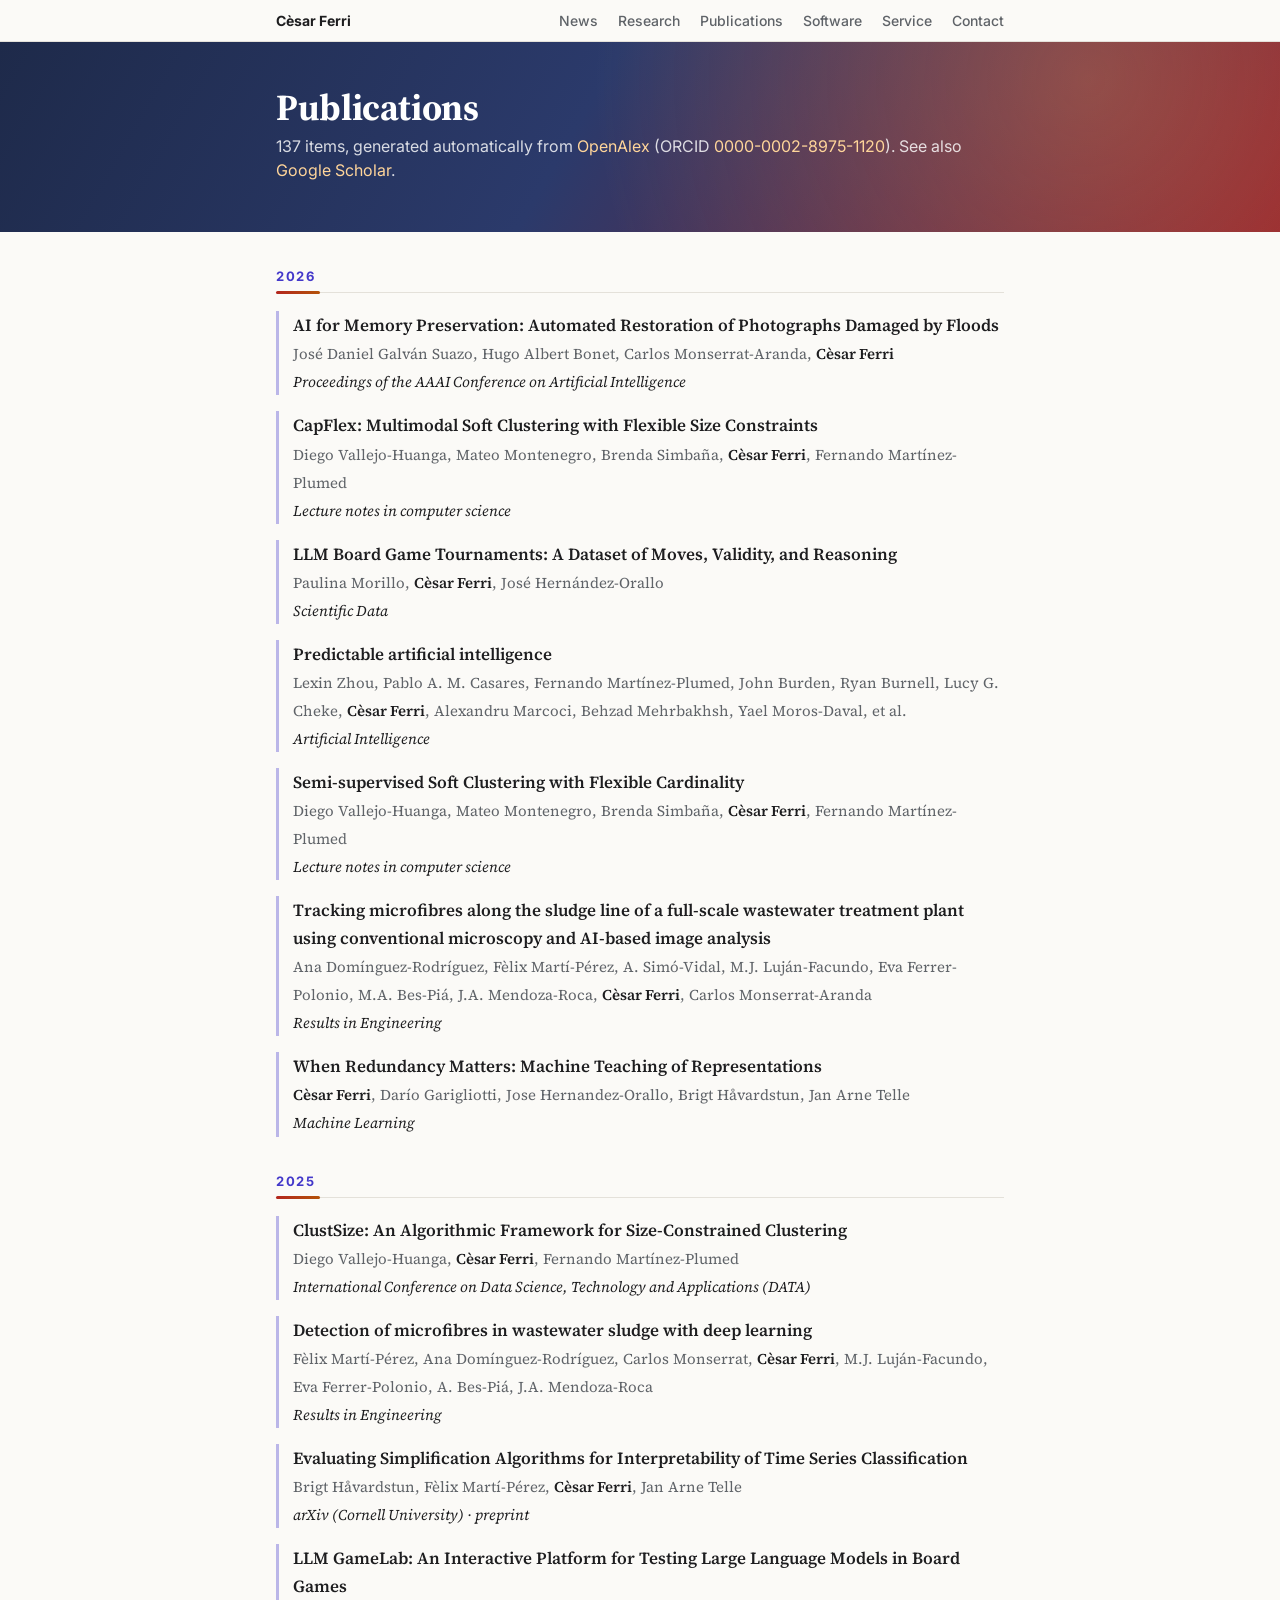
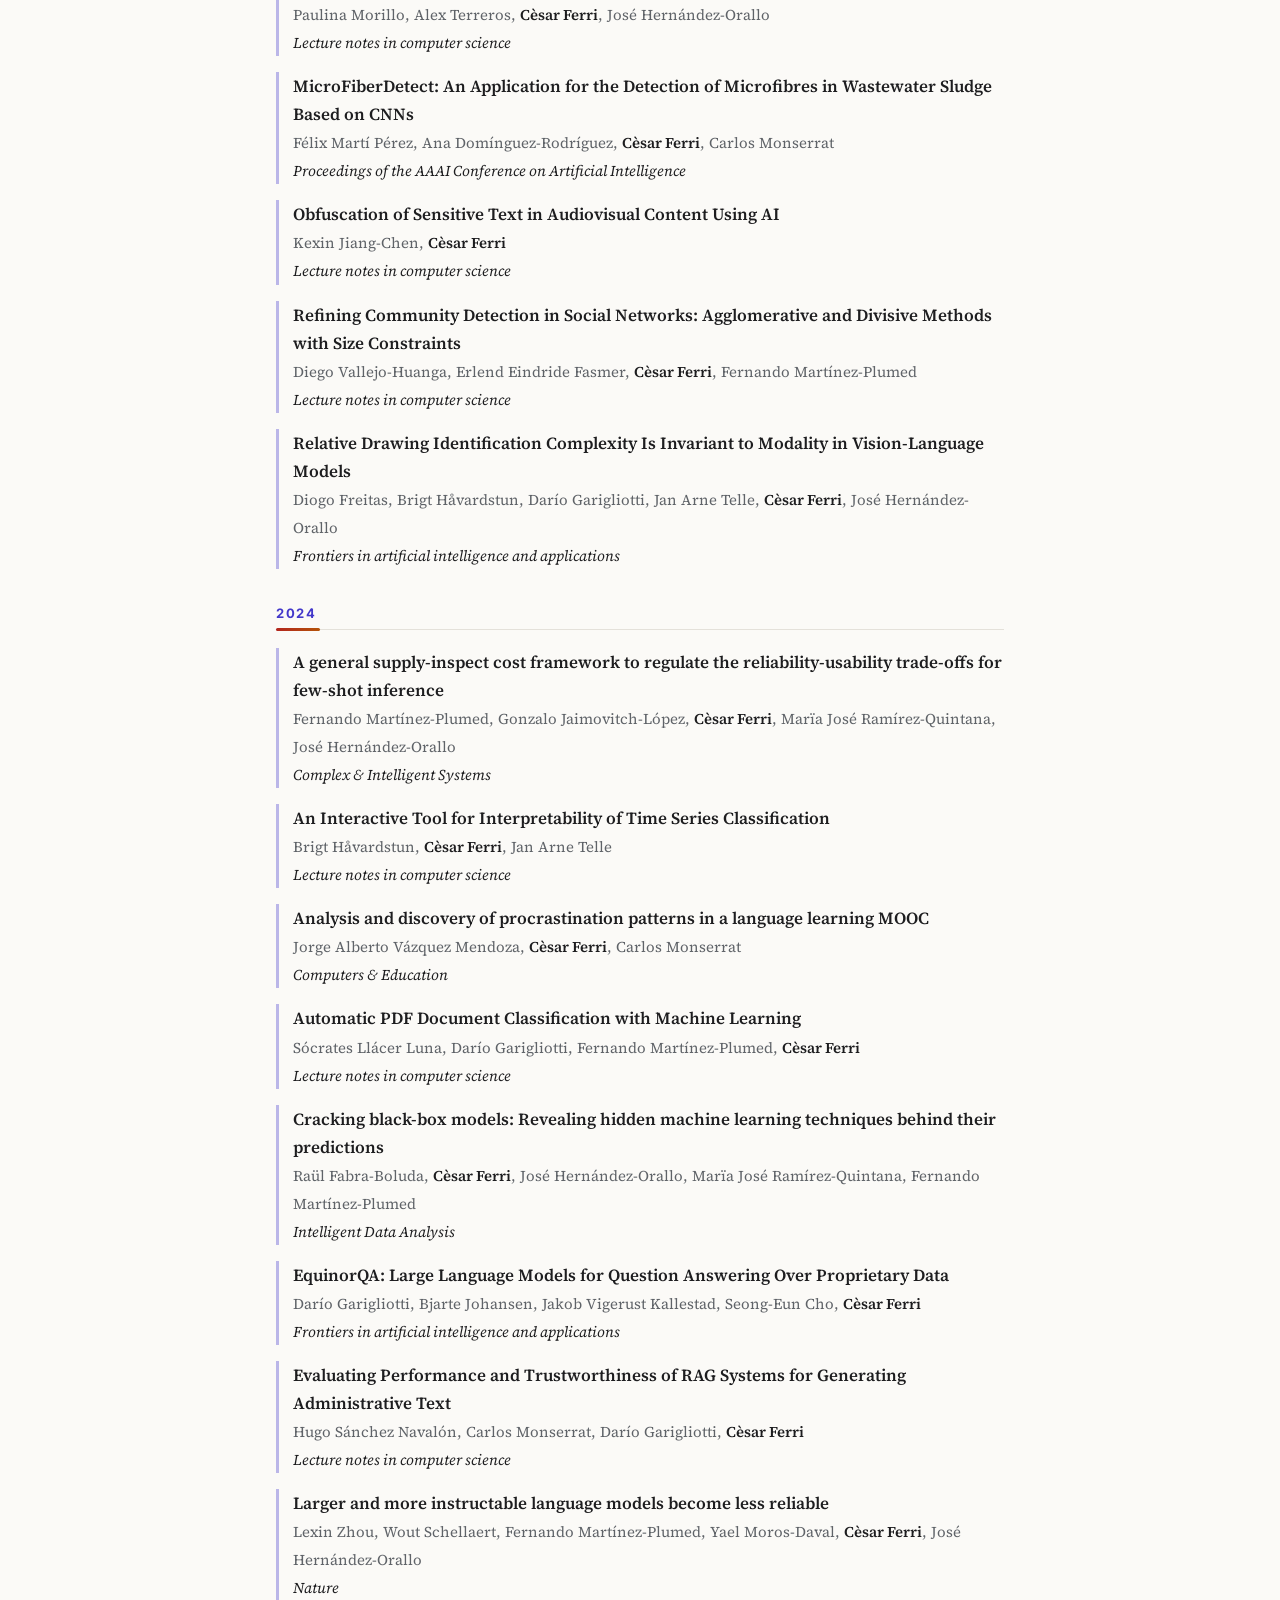
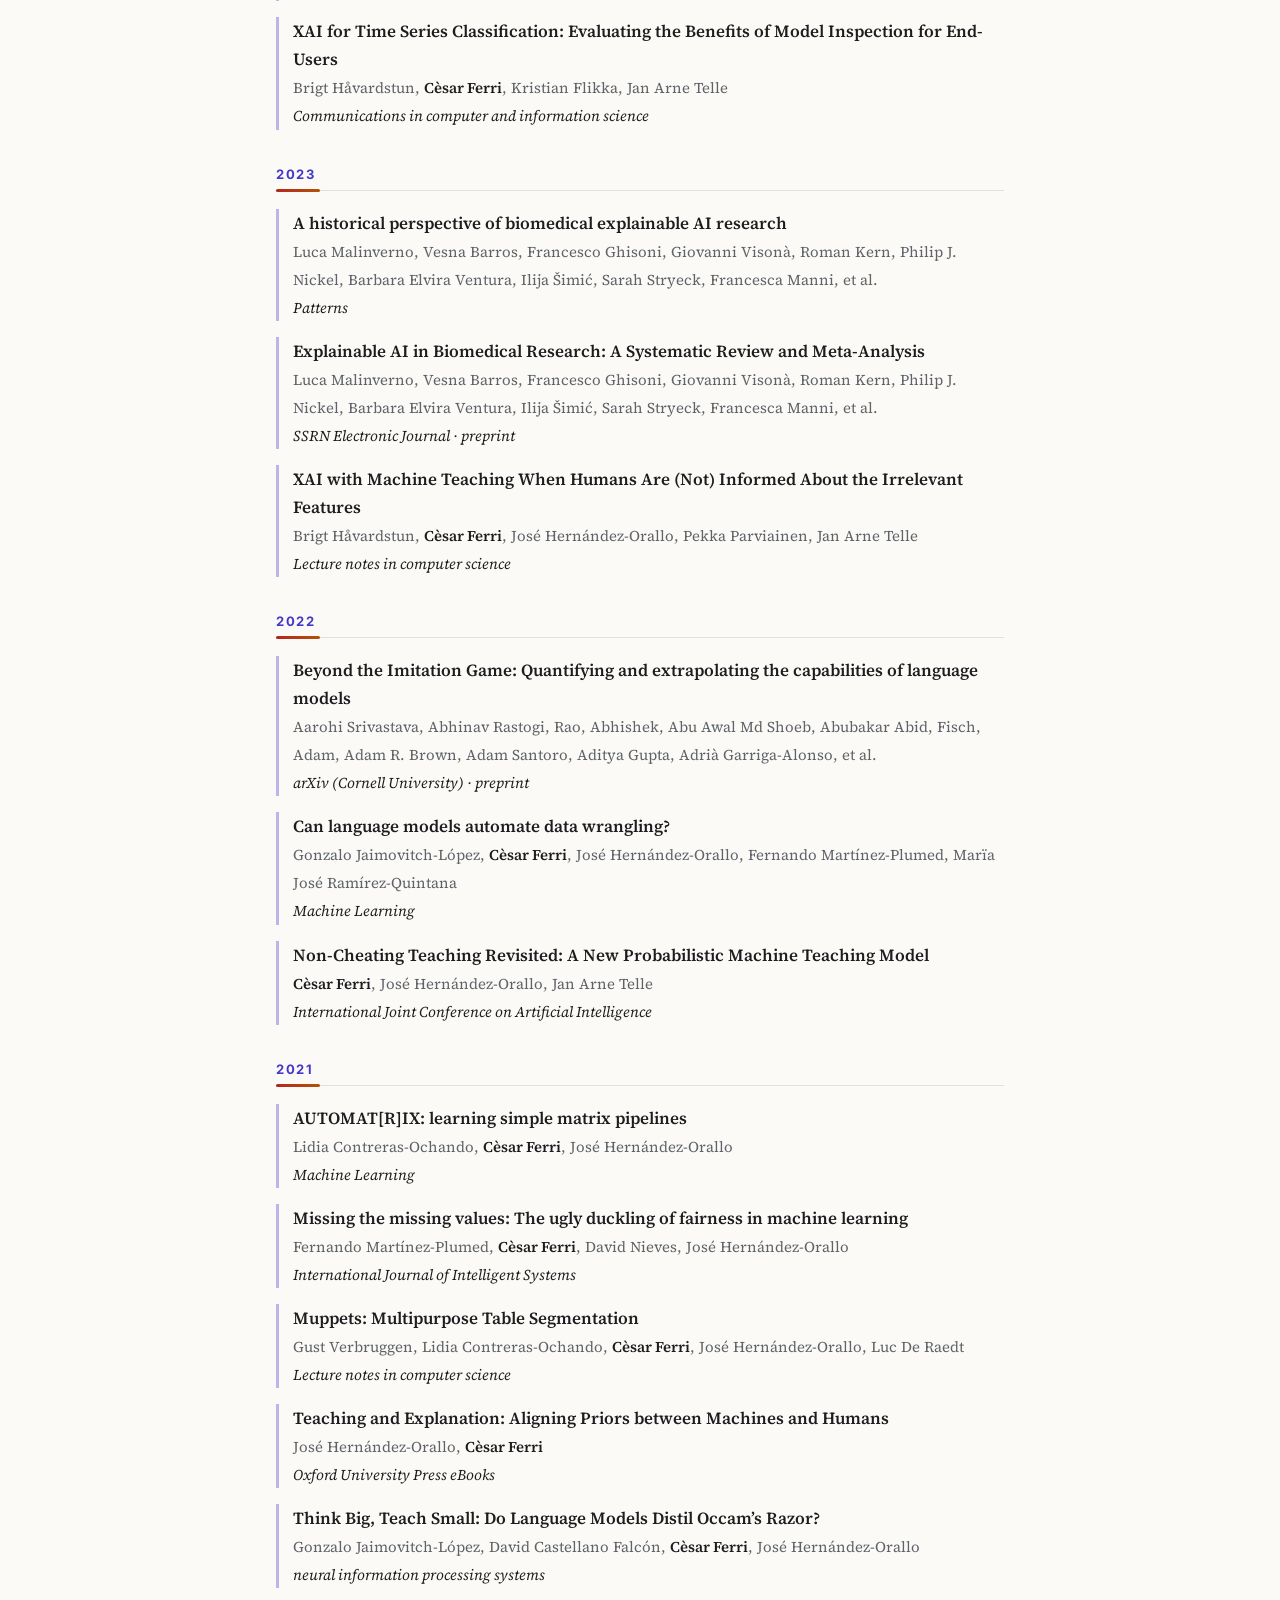
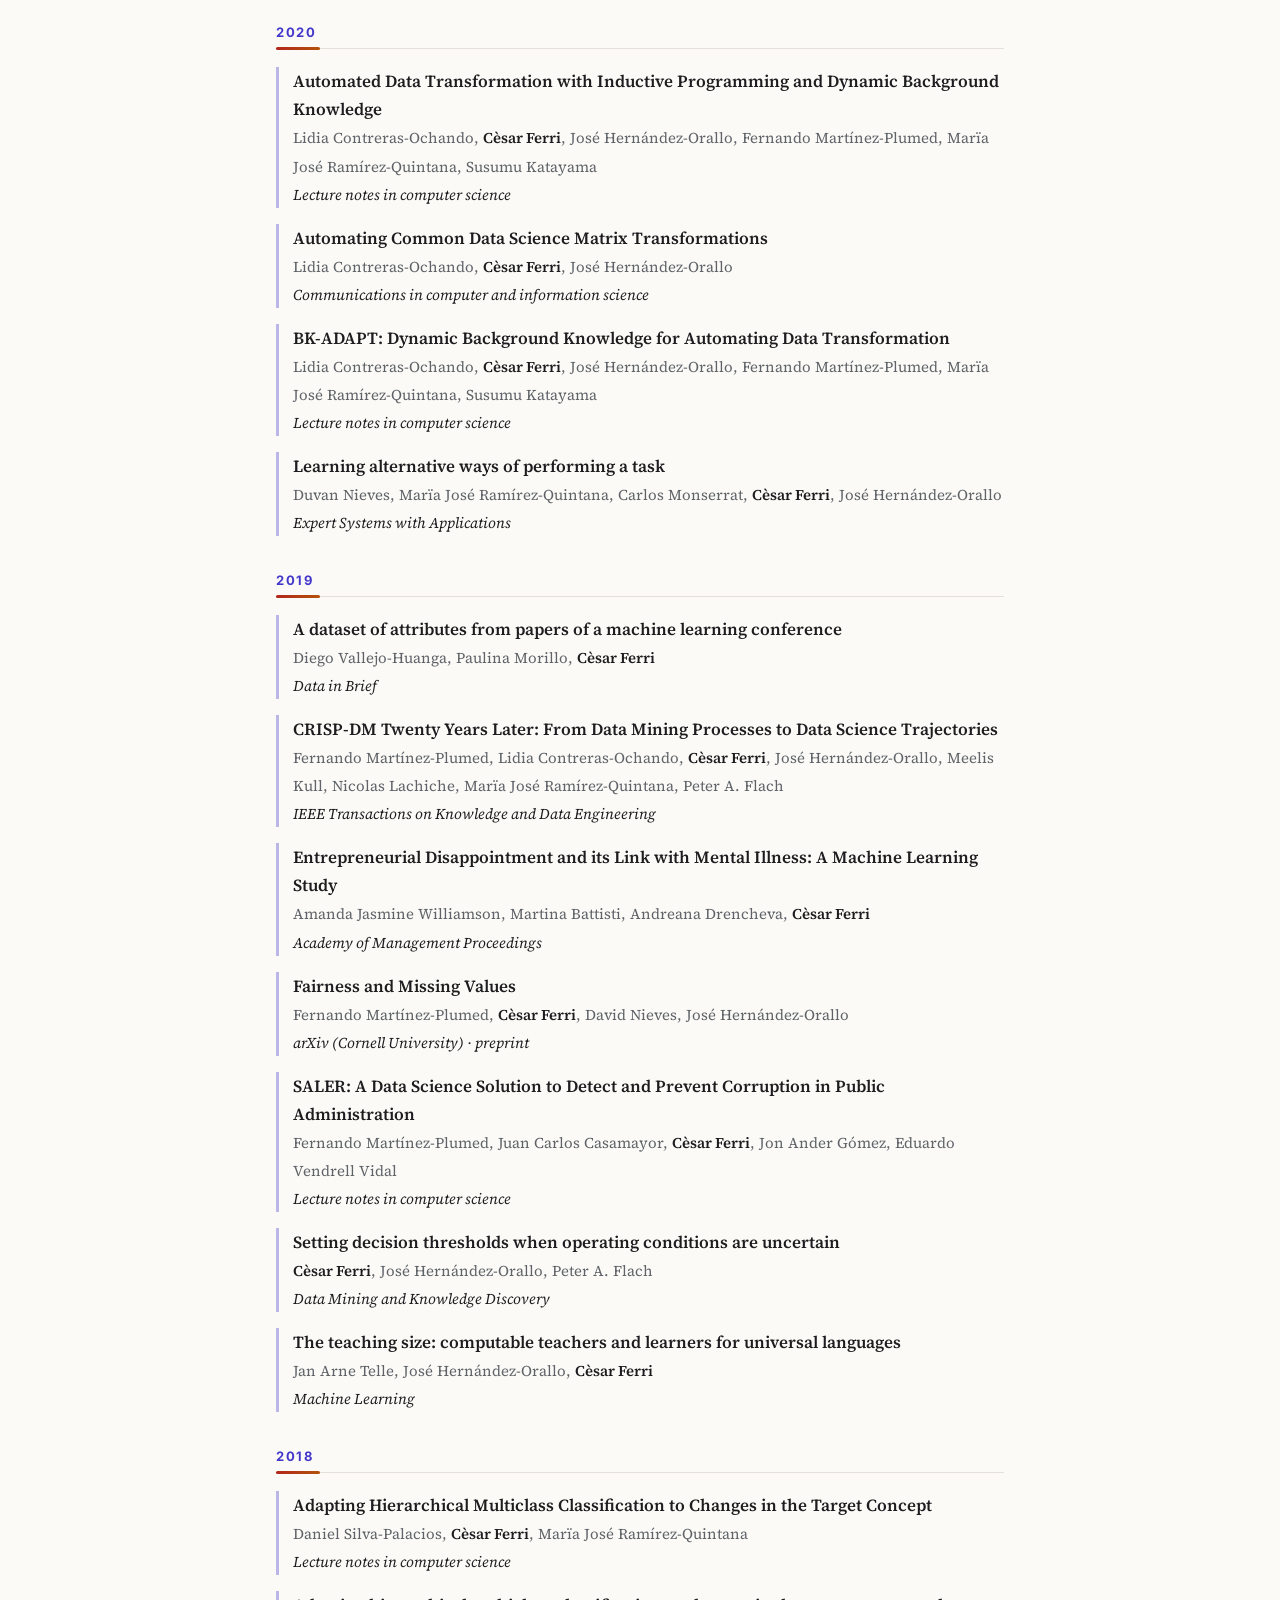
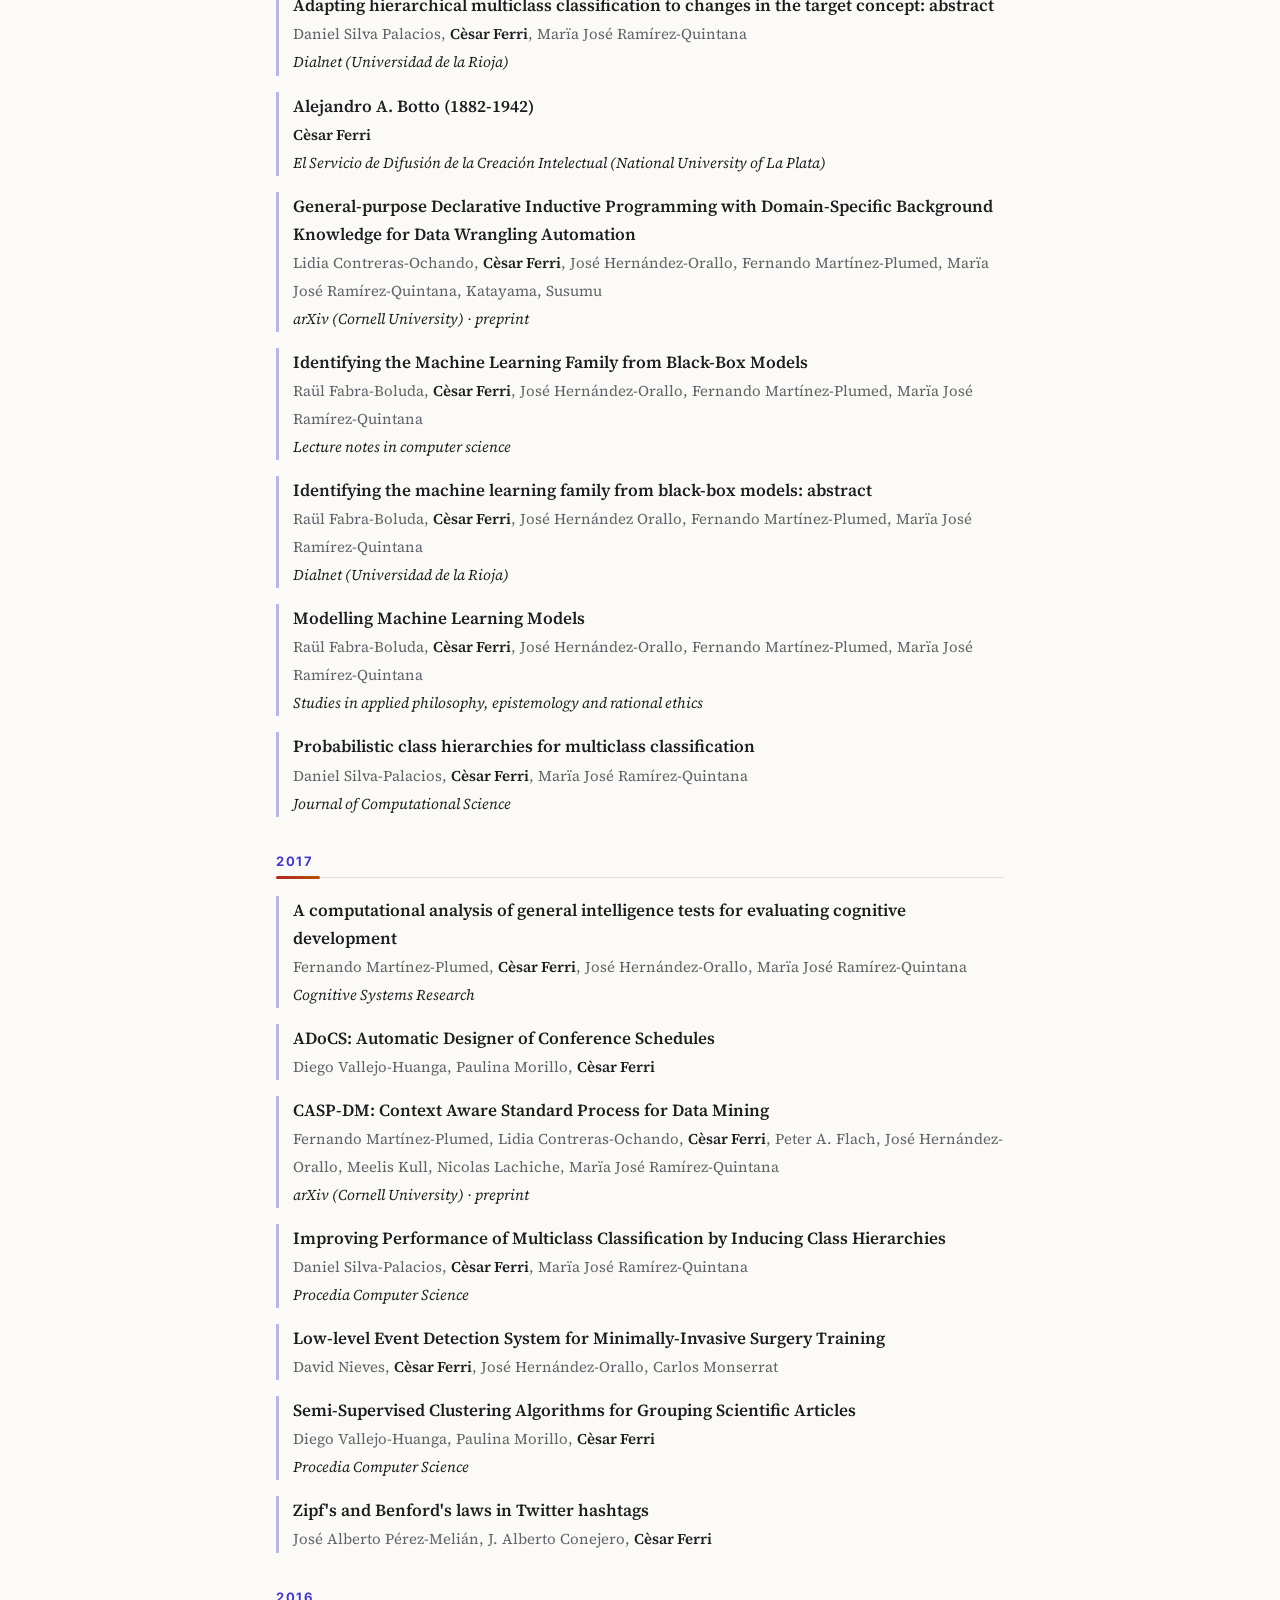
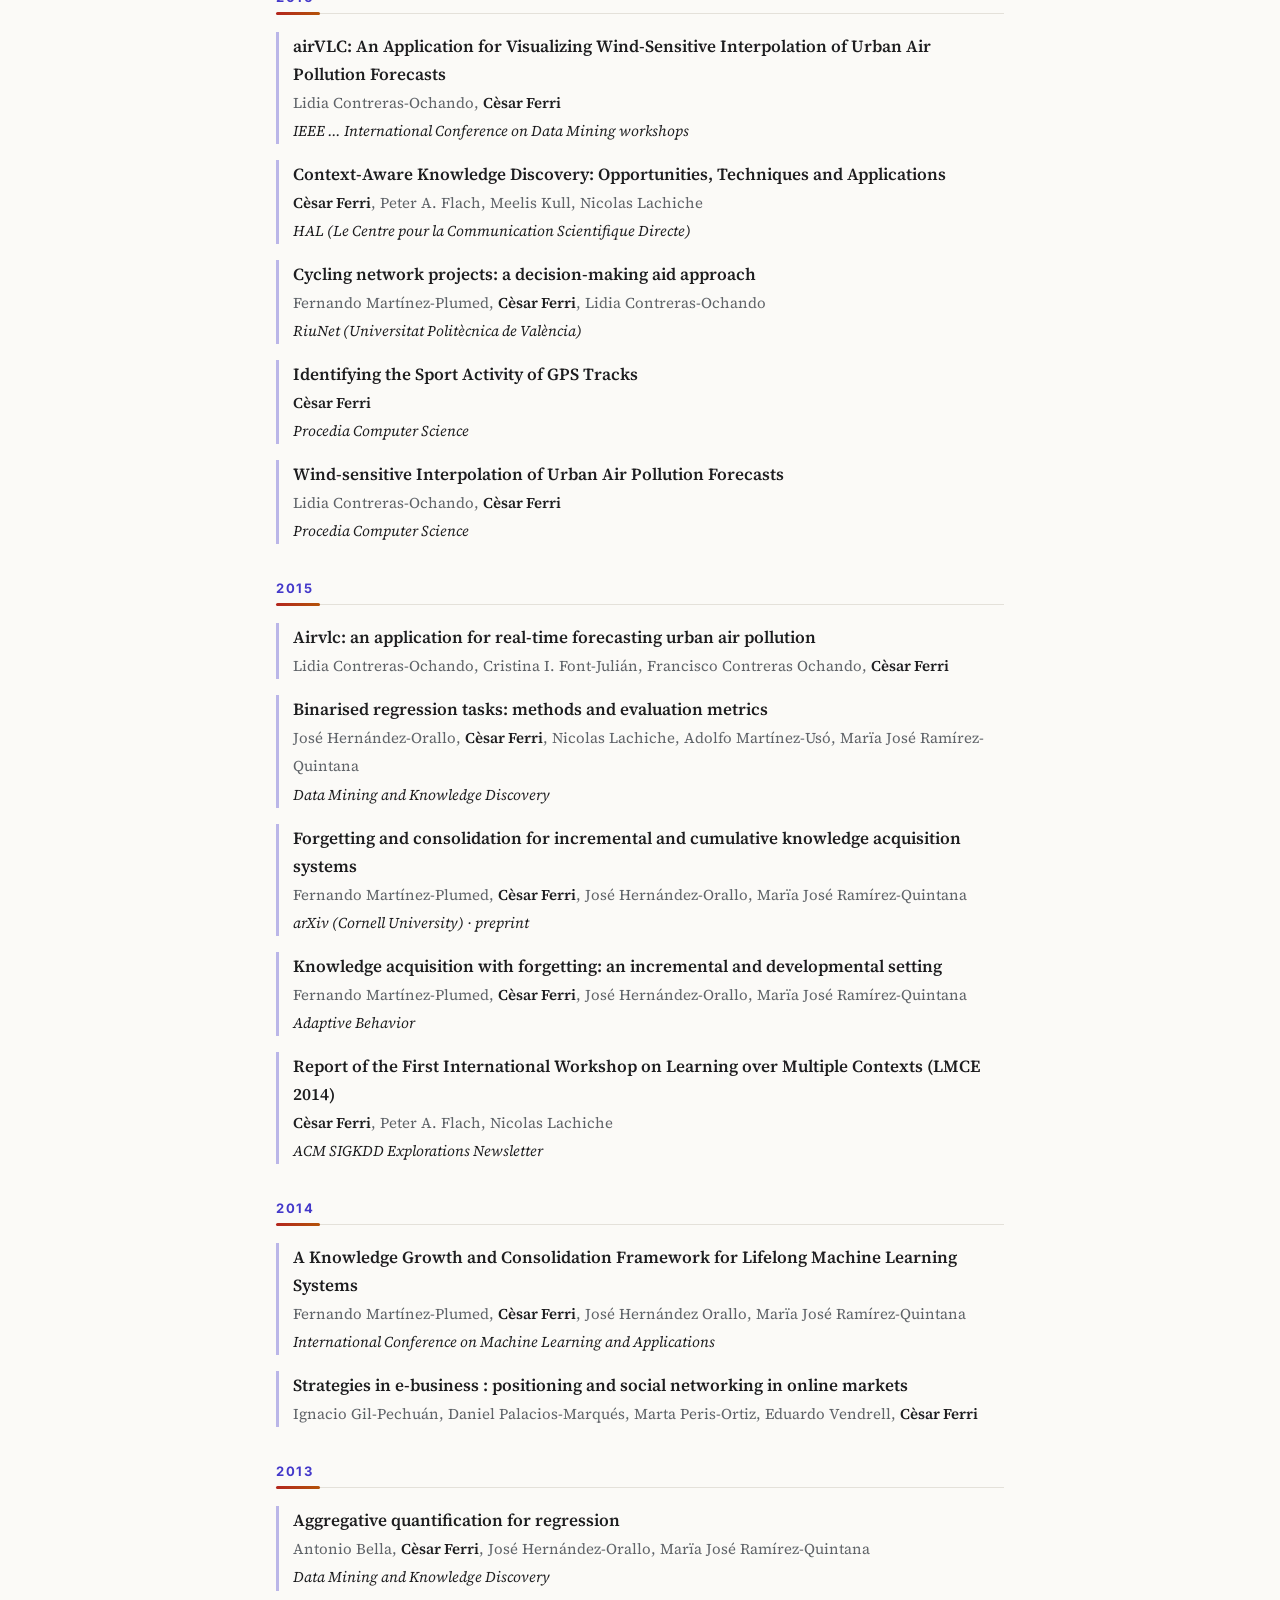
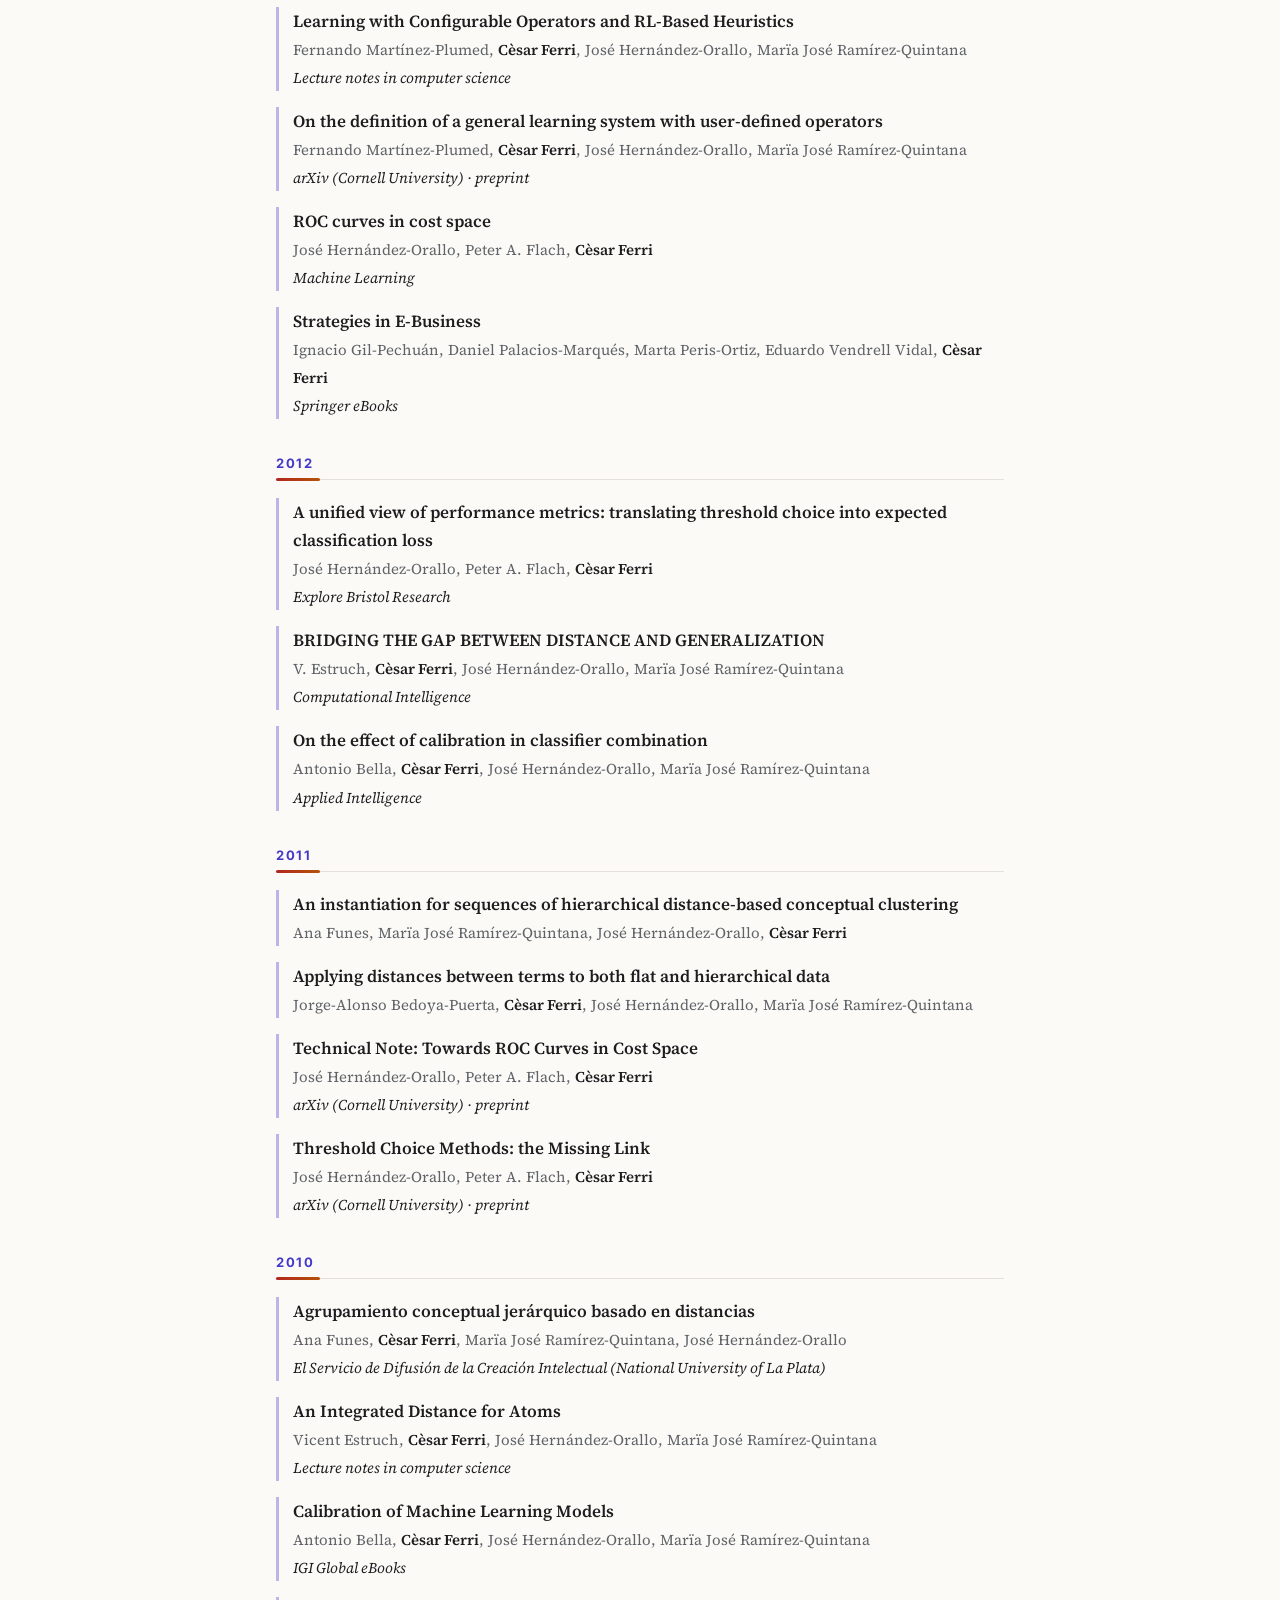
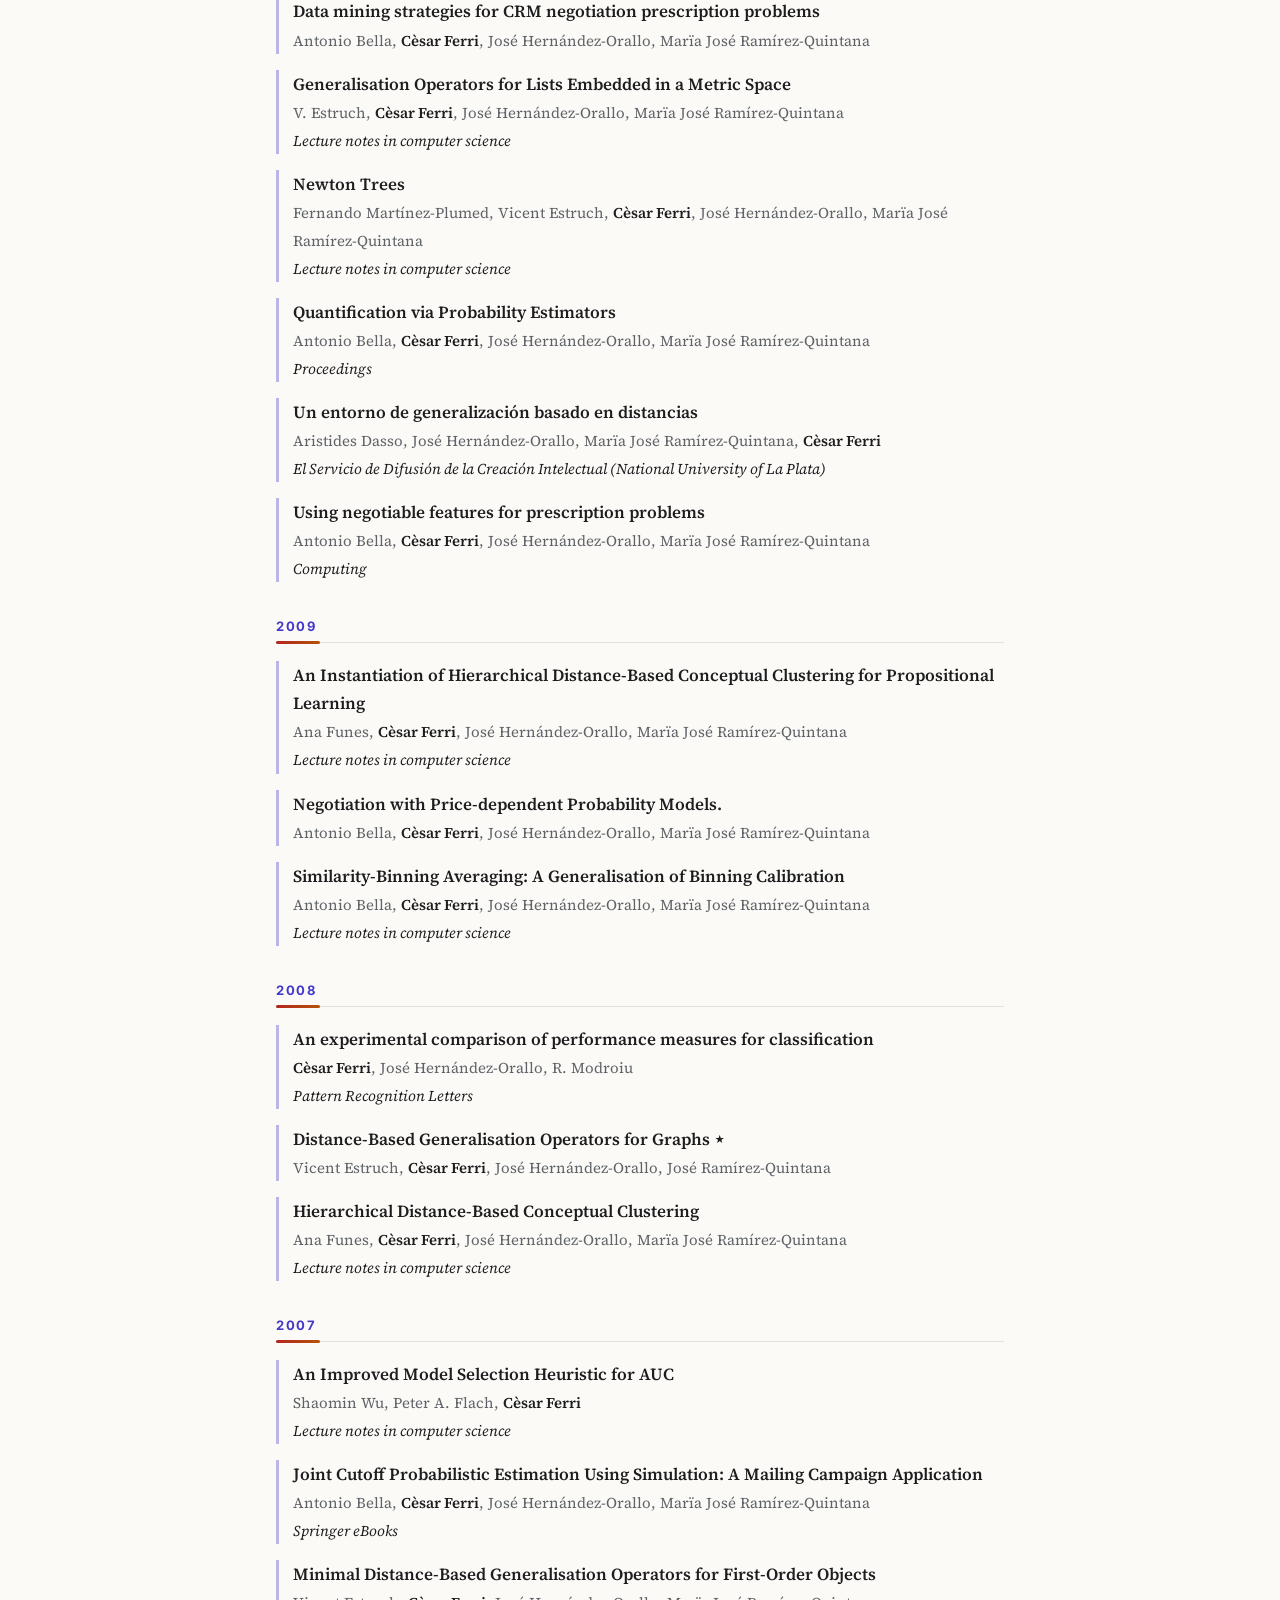
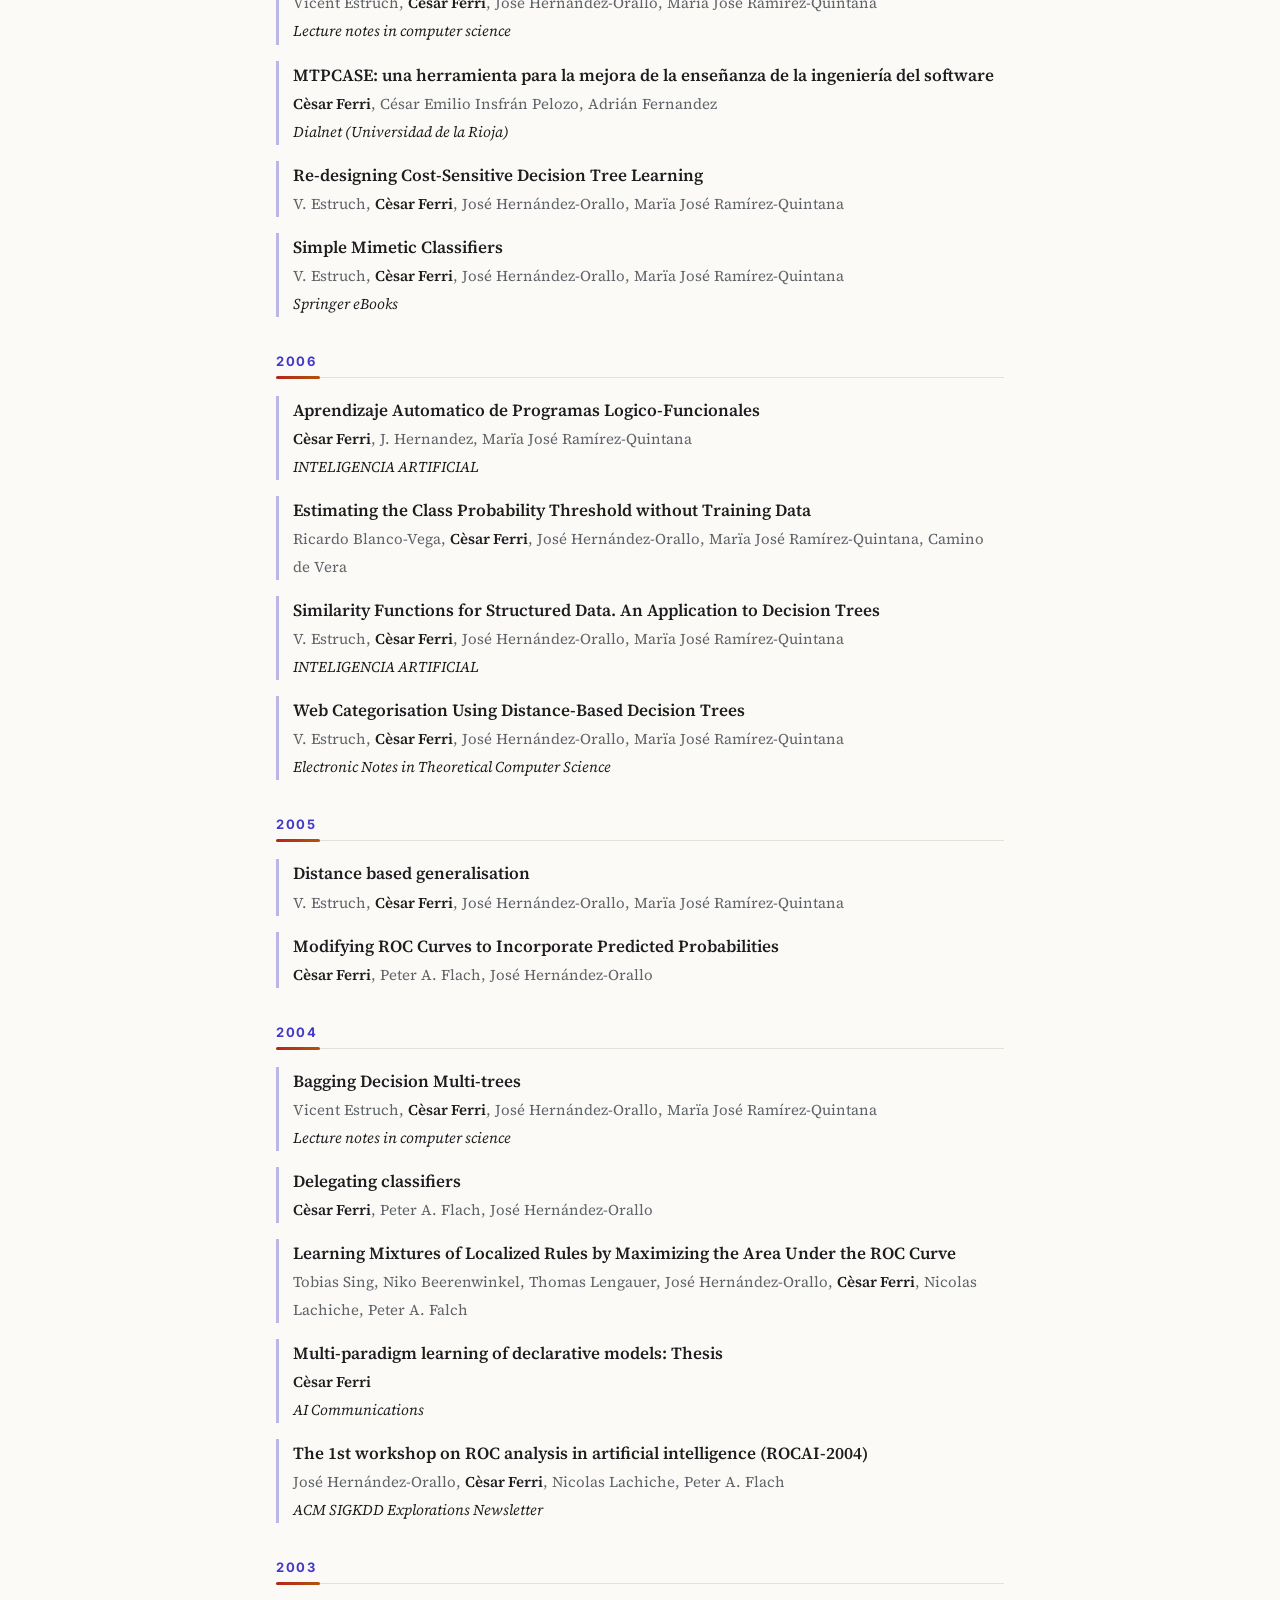
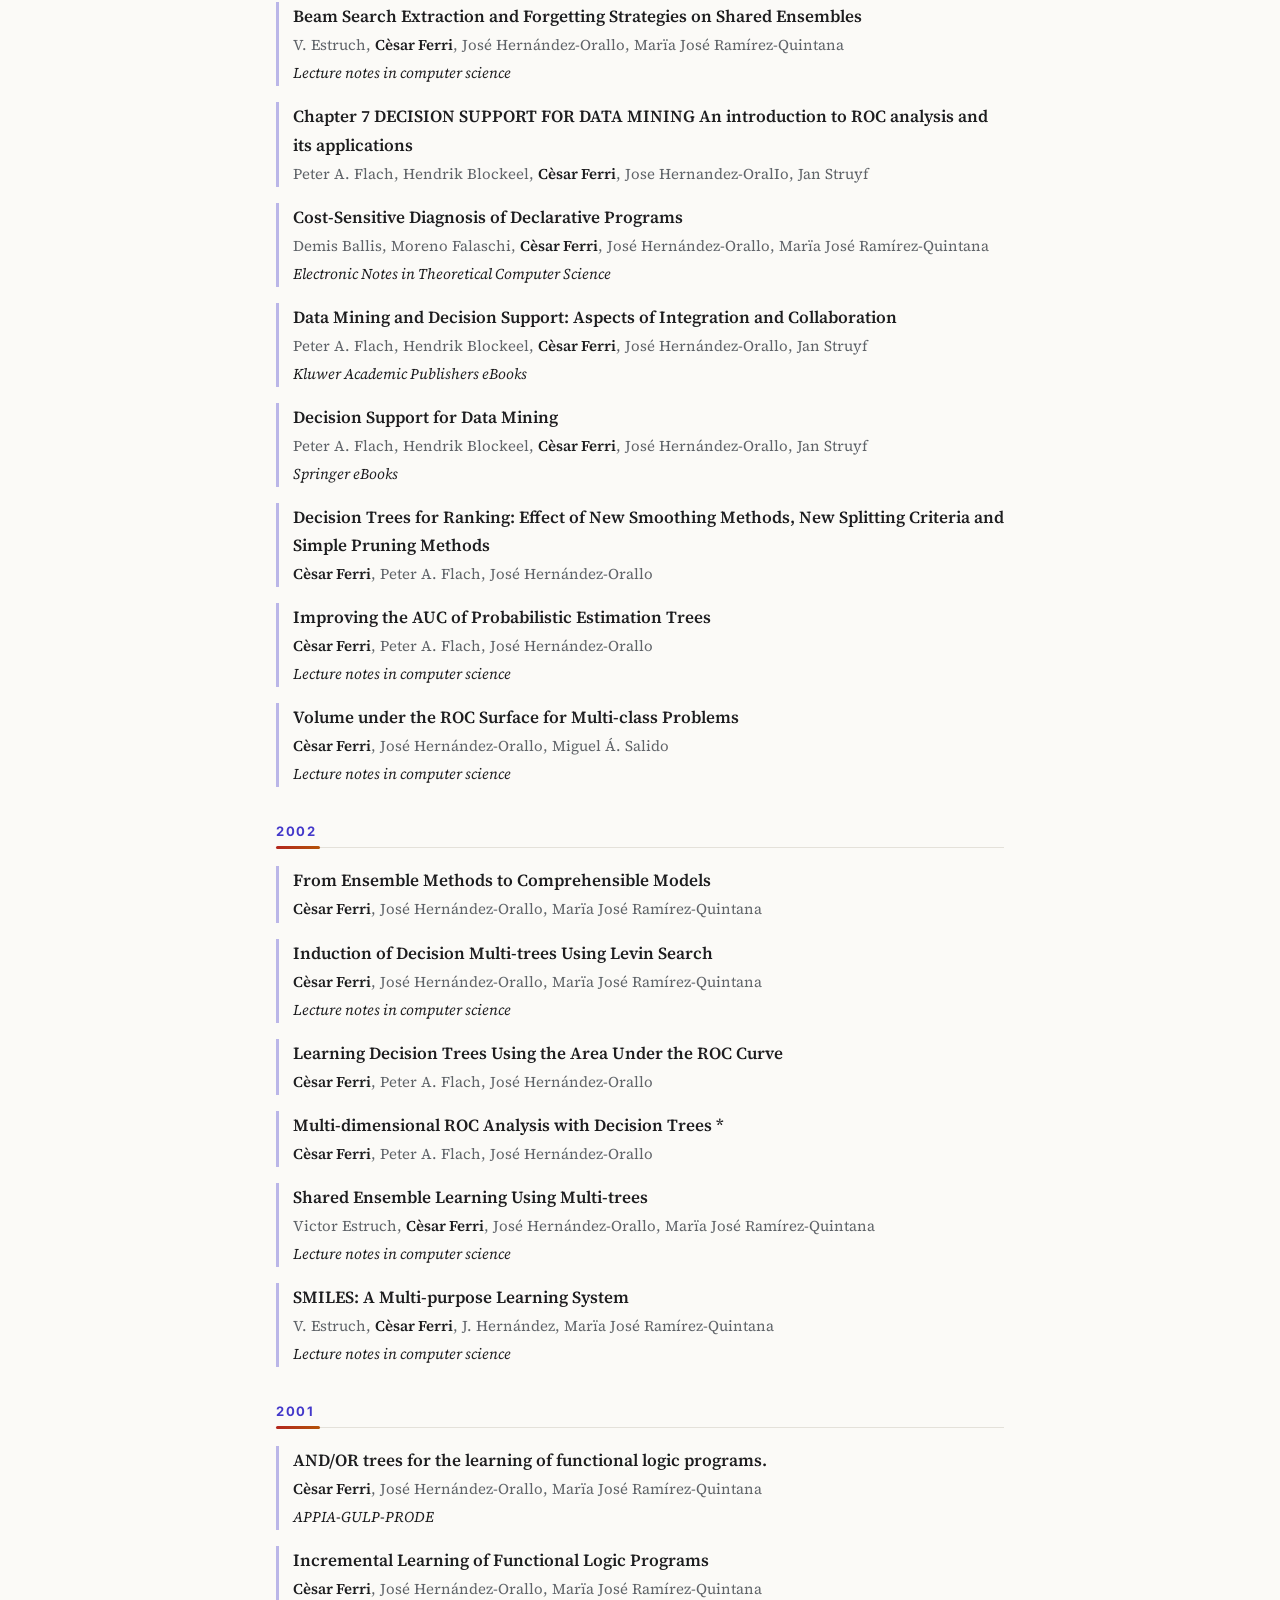
==== commit e5b6ac01: "More colour: gradient header band, coloured research cards and accents Co-Authored-By: Claude Opus 5" ====
--- a/publications.html
+++ b/publications.html
@@ -22,13 +22,15 @@
   <a href="index.html#contact">Contact</a>
 </div></nav>
 
-<main>
-  <header style="padding:48px 0 8px">
+<div class="band">
+  <header class="hero hero-plain">
     <h1>Publications</h1>
     <p class="role">137 items, generated automatically from
       <a href="https://openalex.org">OpenAlex</a> (ORCID <a href="https://orcid.org/0000-0002-8975-1120">0000-0002-8975-1120</a>).
       See also <a href="https://scholar.google.com/citations?user=dZXZGLAAAAAJ">Google Scholar</a>.</p>
   </header>
+</div>
+<main>
 <h2 class="year" id="y2026">2026</h2>
 <ol class="pubs">
 <li><span class="pub-title"><a href="https://doi.org/10.1609/aaai.v40i48.42383">AI for Memory Preservation: Automated Restoration of Photographs Damaged by Floods</a></span><br><span class="pub-authors">José Daniel Galván Suazo, Hugo Albert Bonet, Carlos Monserrat-Aranda, <strong>Cèsar Ferri</strong></span><br><span class="pub-venue">Proceedings of the AAAI Conference on Artificial Intelligence</span></li>
--- a/assets/style.css
+++ b/assets/style.css
@@ -5,6 +5,10 @@
   --accent: #9b1c1c;
   --rule: #e4e1da;
   --card: #ffffff;
+  --band-1: #1e2a4a;
+  --band-2: #8f1d2c;
+  --c1: #b3261e; --c2: #0f766e; --c3: #b45309;
+  --c4: #4338ca; --c5: #7e22ce; --c6: #15803d;
   --maxw: 760px;
   --serif: "Source Serif 4", Georgia, serif;
   --sans: "Inter", system-ui, -apple-system, sans-serif;
@@ -17,6 +21,10 @@
     --accent: #f08a7e;
     --rule: #2c2e34;
     --card: #1c1d22;
+    --band-1: #151d36;
+    --band-2: #5e1420;
+    --c1: #f2877c; --c2: #4fd1c0; --c3: #f5b25c;
+    --c4: #a5a8ff; --c5: #d39bff; --c6: #6ee39a;
   }
 }
 * { box-sizing: border-box; }
@@ -48,30 +56,61 @@
 
 main { max-width: var(--maxw); margin: 0 auto; padding: 0 16px 64px; }
 
+.band {
+  background:
+    radial-gradient(circle at 85% 20%, rgba(245,178,92,.28), transparent 45%),
+    linear-gradient(120deg, var(--band-1) 0%, #2b3a6b 45%, var(--band-2) 100%);
+  color: #fff;
+}
 header.hero {
+  max-width: var(--maxw); margin: 0 auto;
   display: grid; grid-template-columns: 150px 1fr; gap: 32px; align-items: center;
-  padding: 56px 0 32px;
+  padding: 52px 16px 44px;
 }
+header.hero-plain { display: block; padding: 44px 16px 36px; }
+.band h1 { color: #fff; }
+.band .role { color: rgba(255,255,255,.82); }
+.band .rank { color: #ffd59a; }
+.band a { color: #ffd59a; }
 .avatar {
   width: 150px; height: 150px; border-radius: 50%; object-fit: cover;
-  border: 1px solid var(--rule); background: var(--card);
+  border: 4px solid rgba(255,255,255,.9); box-shadow: 0 8px 28px rgba(0,0,0,.35);
 }
 h1 { font: 700 2.3rem/1.15 var(--serif); margin: 0 0 6px; letter-spacing: -0.01em; }
 .role { font: 400 1rem/1.5 var(--sans); color: var(--muted); margin: 0 0 14px; }
-.links { display: flex; flex-wrap: wrap; gap: 8px 16px; font: 500 14px var(--sans); }
+.links { display: flex; flex-wrap: wrap; gap: 8px; font: 500 13px var(--sans); }
+.band .links a {
+  color: #fff; background: rgba(255,255,255,.14); border: 1px solid rgba(255,255,255,.25);
+  padding: 4px 11px; border-radius: 99px; transition: background .15s;
+}
+.band .links a:hover { background: rgba(255,255,255,.28); text-decoration: none; }
 
 section { padding-top: 28px; }
 h2 {
-  font: 600 13px var(--sans); text-transform: uppercase; letter-spacing: .12em;
-  color: var(--muted); border-bottom: 1px solid var(--rule);
-  padding-bottom: 8px; margin: 0 0 18px;
+  font: 700 13px var(--sans); text-transform: uppercase; letter-spacing: .12em;
+  color: var(--accent); border-bottom: 1px solid var(--rule);
+  padding-bottom: 8px; margin: 0 0 18px; position: relative;
 }
+h2::after {
+  content: ""; position: absolute; left: 0; bottom: -2px; width: 44px; height: 3px;
+  border-radius: 2px; background: linear-gradient(90deg, var(--c1), var(--c3));
+}
+section { padding-top: 36px; }
 
 .areas { display: grid; grid-template-columns: repeat(auto-fit, minmax(220px, 1fr)); gap: 14px; }
 .area {
-  background: var(--card); border: 1px solid var(--rule); border-radius: 10px; padding: 14px 16px;
+  --c: var(--c1);
+  background: color-mix(in srgb, var(--c) 7%, var(--card));
+  border: 1px solid color-mix(in srgb, var(--c) 22%, var(--rule));
+  border-top: 4px solid var(--c);
+  border-radius: 10px; padding: 14px 16px;
 }
-.area h3 { font: 600 15px var(--sans); margin: 0 0 4px; }
+.area:nth-child(2) { --c: var(--c2); }
+.area:nth-child(3) { --c: var(--c3); }
+.area:nth-child(4) { --c: var(--c4); }
+.area:nth-child(5) { --c: var(--c5); }
+.area:nth-child(6) { --c: var(--c6); }
+.area h3 { font: 600 15px var(--sans); margin: 0 0 4px; color: var(--c); }
 .area p { margin: 0; font-size: 15px; color: var(--muted); line-height: 1.5; }
 
 ol.pubs { list-style: none; padding: 0; margin: 0; }
@@ -82,22 +121,25 @@
 .pub-authors { font-size: 15px; color: var(--muted); }
 .pub-authors strong { color: var(--fg); font-weight: 600; }
 .pub-venue { font-size: 15px; font-style: italic; }
-.year { margin-top: 32px; }
+.year { margin-top: 36px; color: var(--c4); }
+ol.pubs li { padding-left: 14px; border-left: 3px solid color-mix(in srgb, var(--c4) 35%, transparent); }
 .more { font: 500 14px var(--sans); }
 
 ul.projects { list-style: none; padding: 0; margin: 0; }
 ul.projects li { padding: 10px 0; border-bottom: 1px dashed var(--rule); }
 ul.projects li:last-child { border-bottom: 0; }
 ul.projects b { font-family: var(--sans); font-size: 15px; }
+ul.projects b a { color: var(--c2); }
 ul.projects span { display: block; font-size: 15px; color: var(--muted); }
 
 footer {
-  max-width: var(--maxw); margin: 0 auto; padding: 24px 16px 40px;
-  border-top: 1px solid var(--rule); font: 13px var(--sans); color: var(--muted);
+  padding: 24px 16px 32px; text-align: center; font: 13px var(--sans);
+  color: rgba(255,255,255,.75);
+  background: linear-gradient(120deg, var(--band-1), var(--band-2));
 }
 
 @media (max-width: 600px) {
-  header.hero { grid-template-columns: 1fr; gap: 18px; padding-top: 36px; }
+  header.hero { grid-template-columns: 1fr; gap: 18px; padding-top: 32px; }
   .avatar { width: 112px; height: 112px; }
   h1 { font-size: 1.9rem; }
   nav .inner { gap: 14px; }
@@ -105,6 +147,14 @@
 
 .rank { color: var(--fg); font-weight: 600; }
 h3.sub { font: 600 15px var(--sans); margin: 22px 0 6px; }
-ul.news { padding-left: 1.1em; margin: 0; }
-ul.news li { margin: 0 0 8px; }
+ul.news { list-style: none; padding: 0; margin: 0; }
+ul.news li { position: relative; padding-left: 22px; margin: 0 0 10px; }
+ul.news li::before {
+  content: ""; position: absolute; left: 2px; top: .62em; width: 9px; height: 9px;
+  border-radius: 50%; background: var(--c1);
+}
+ul.news li:nth-child(2)::before { background: var(--c2); }
+ul.news li:nth-child(3)::before { background: var(--c3); }
+ul.news li:nth-child(4)::before { background: var(--c4); }
+h3.sub { color: var(--c4); }
 ul.projects.compact li { padding: 6px 0; }
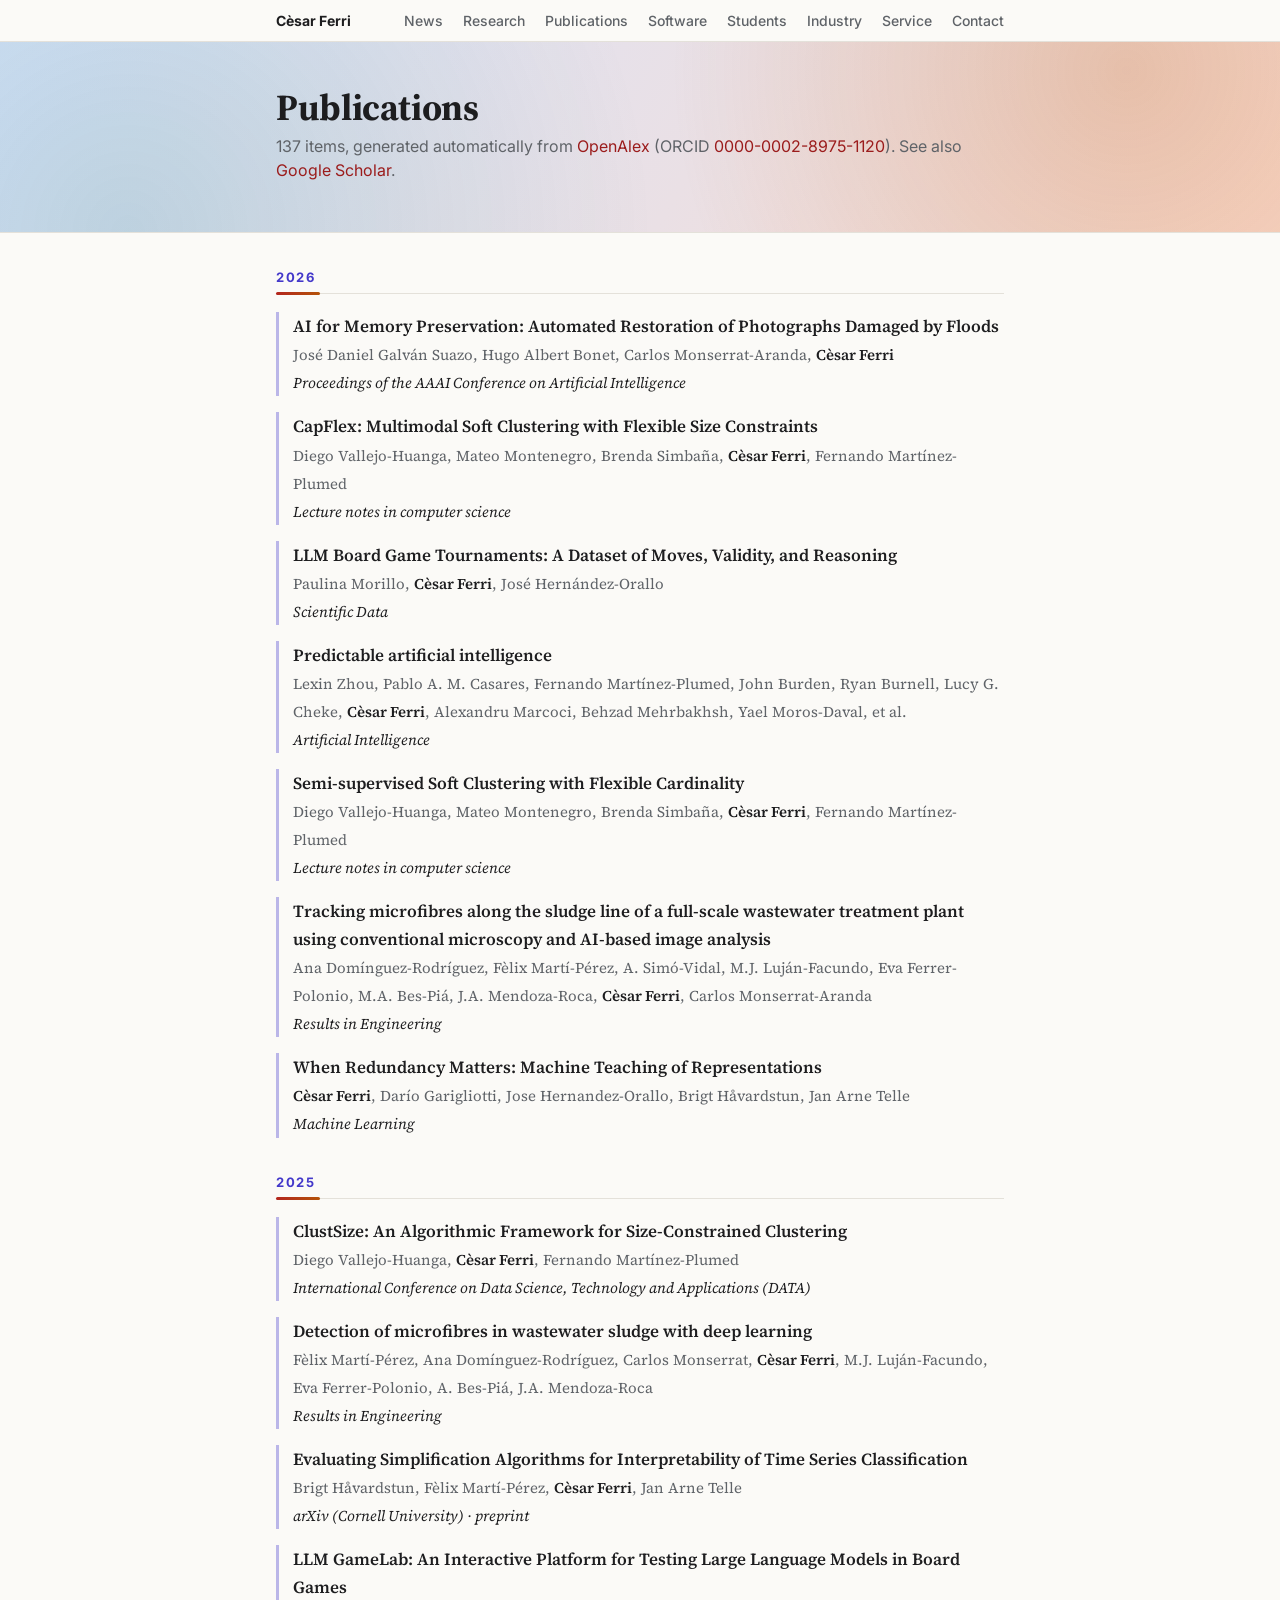
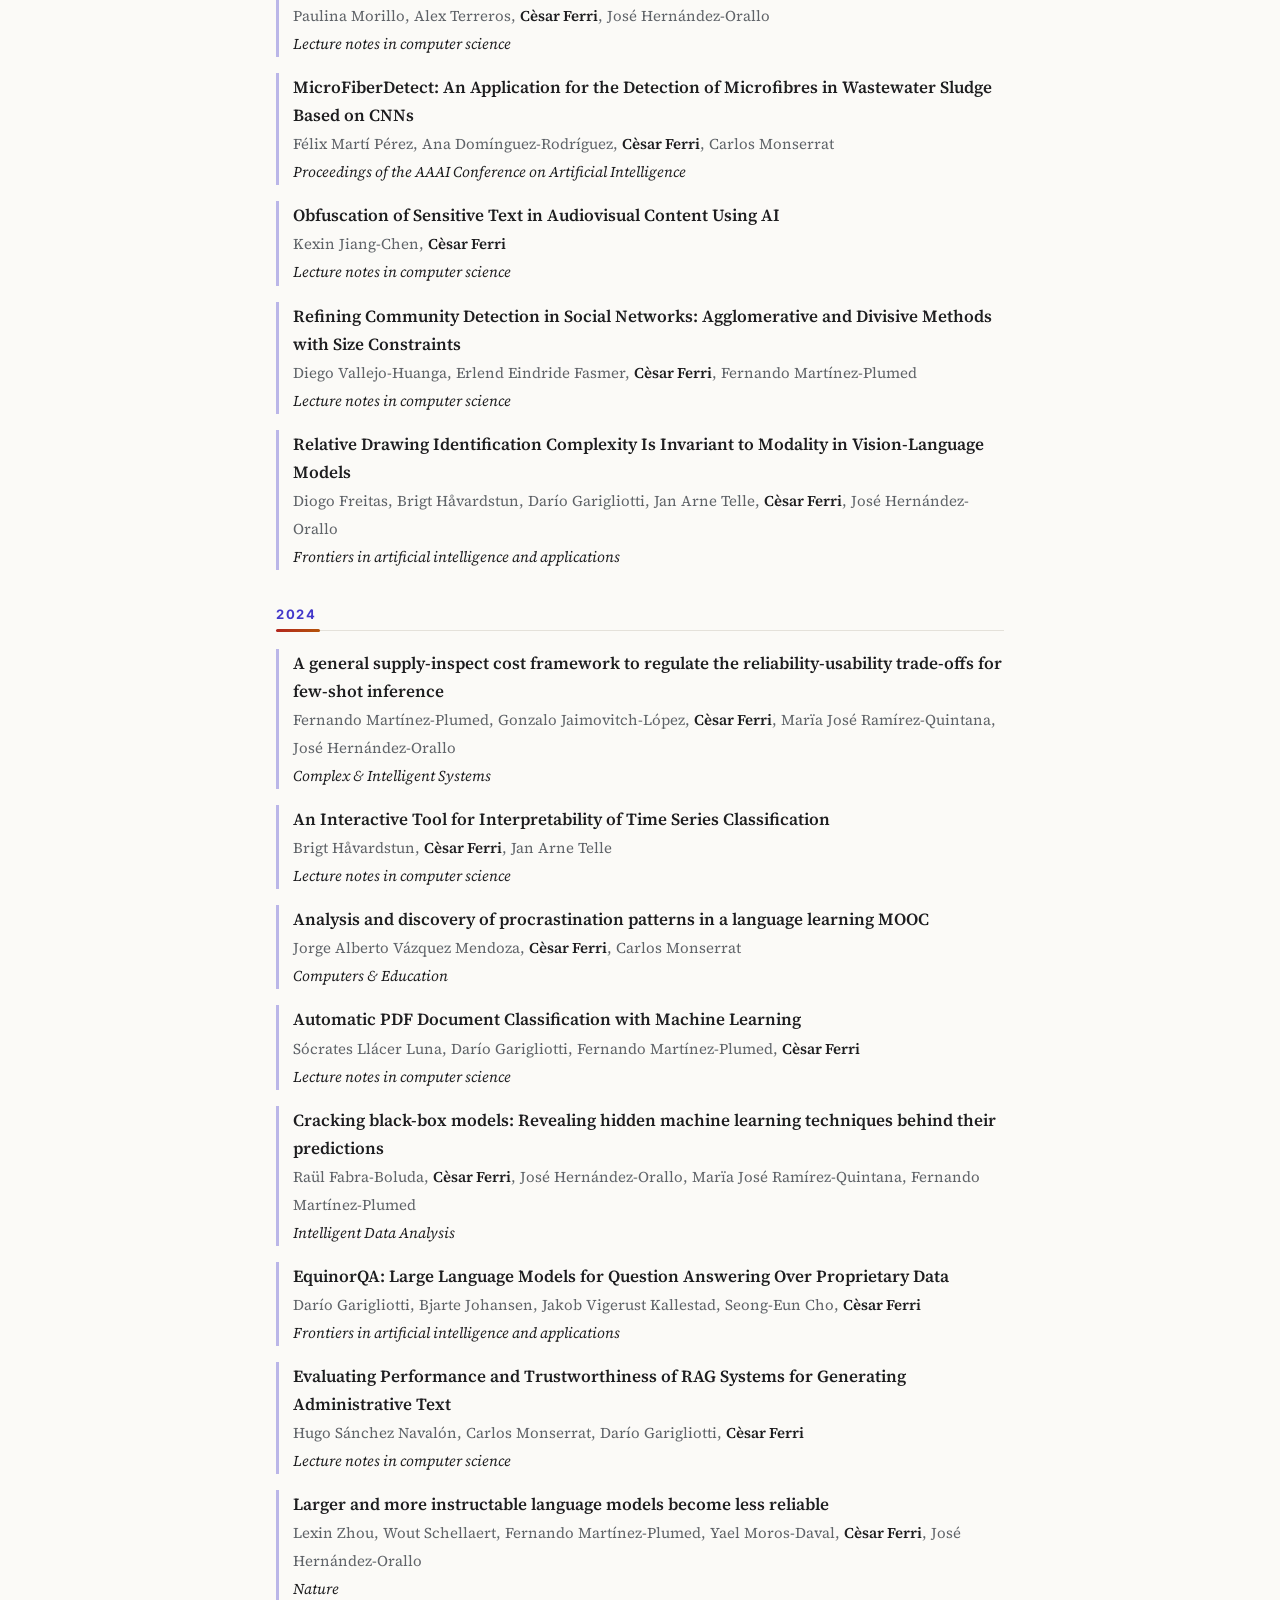
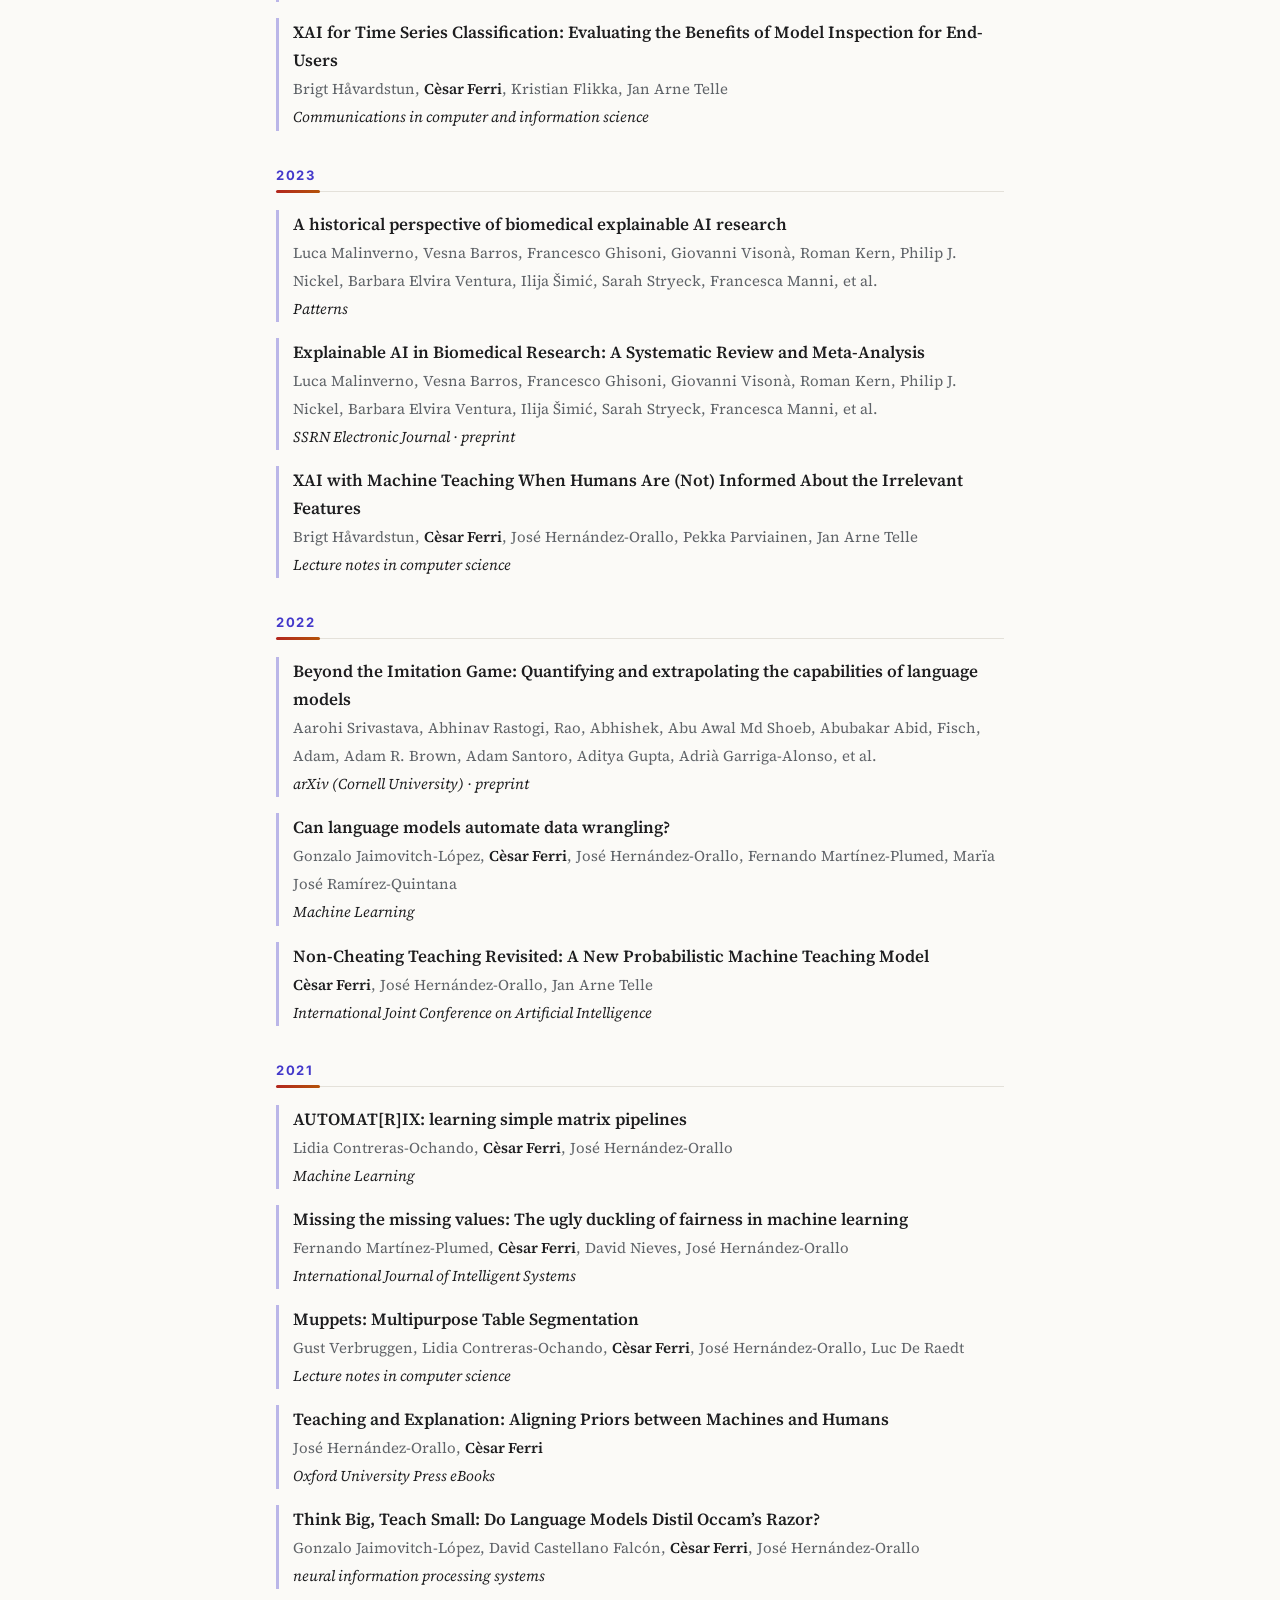
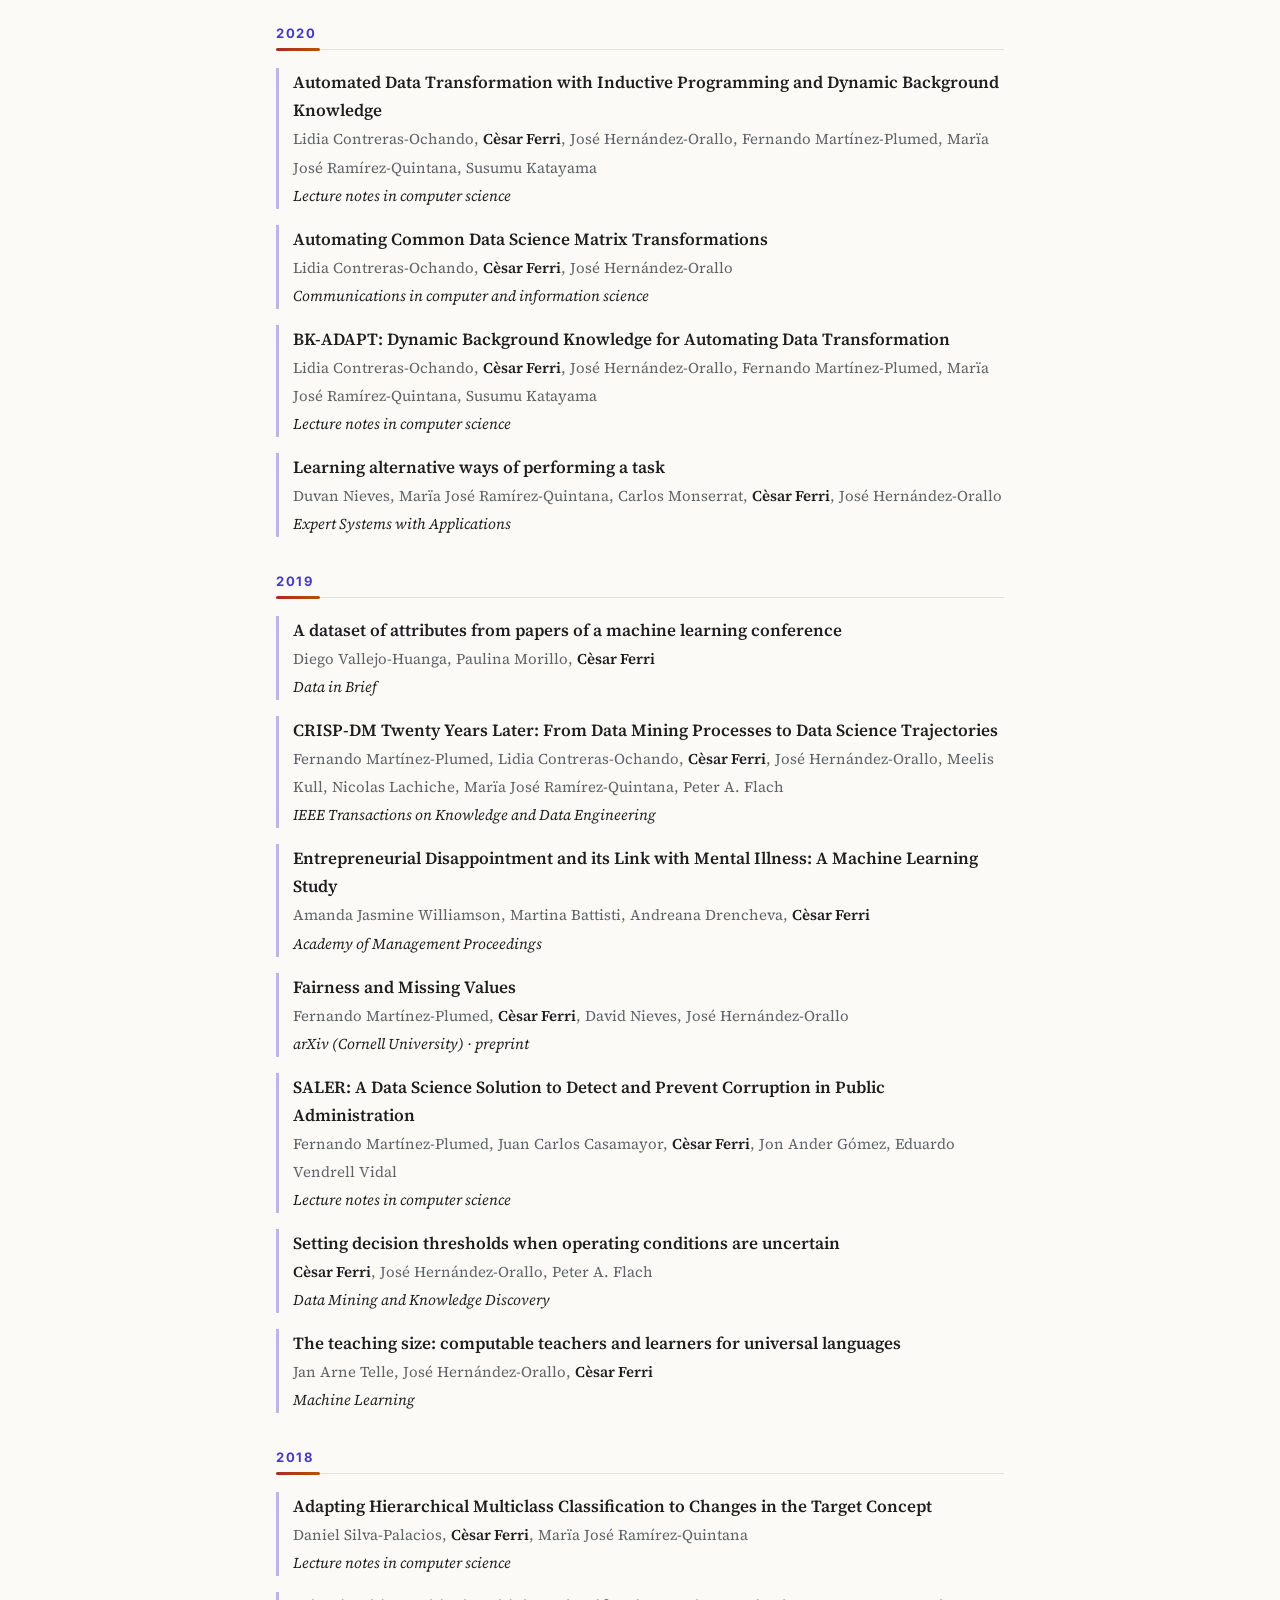
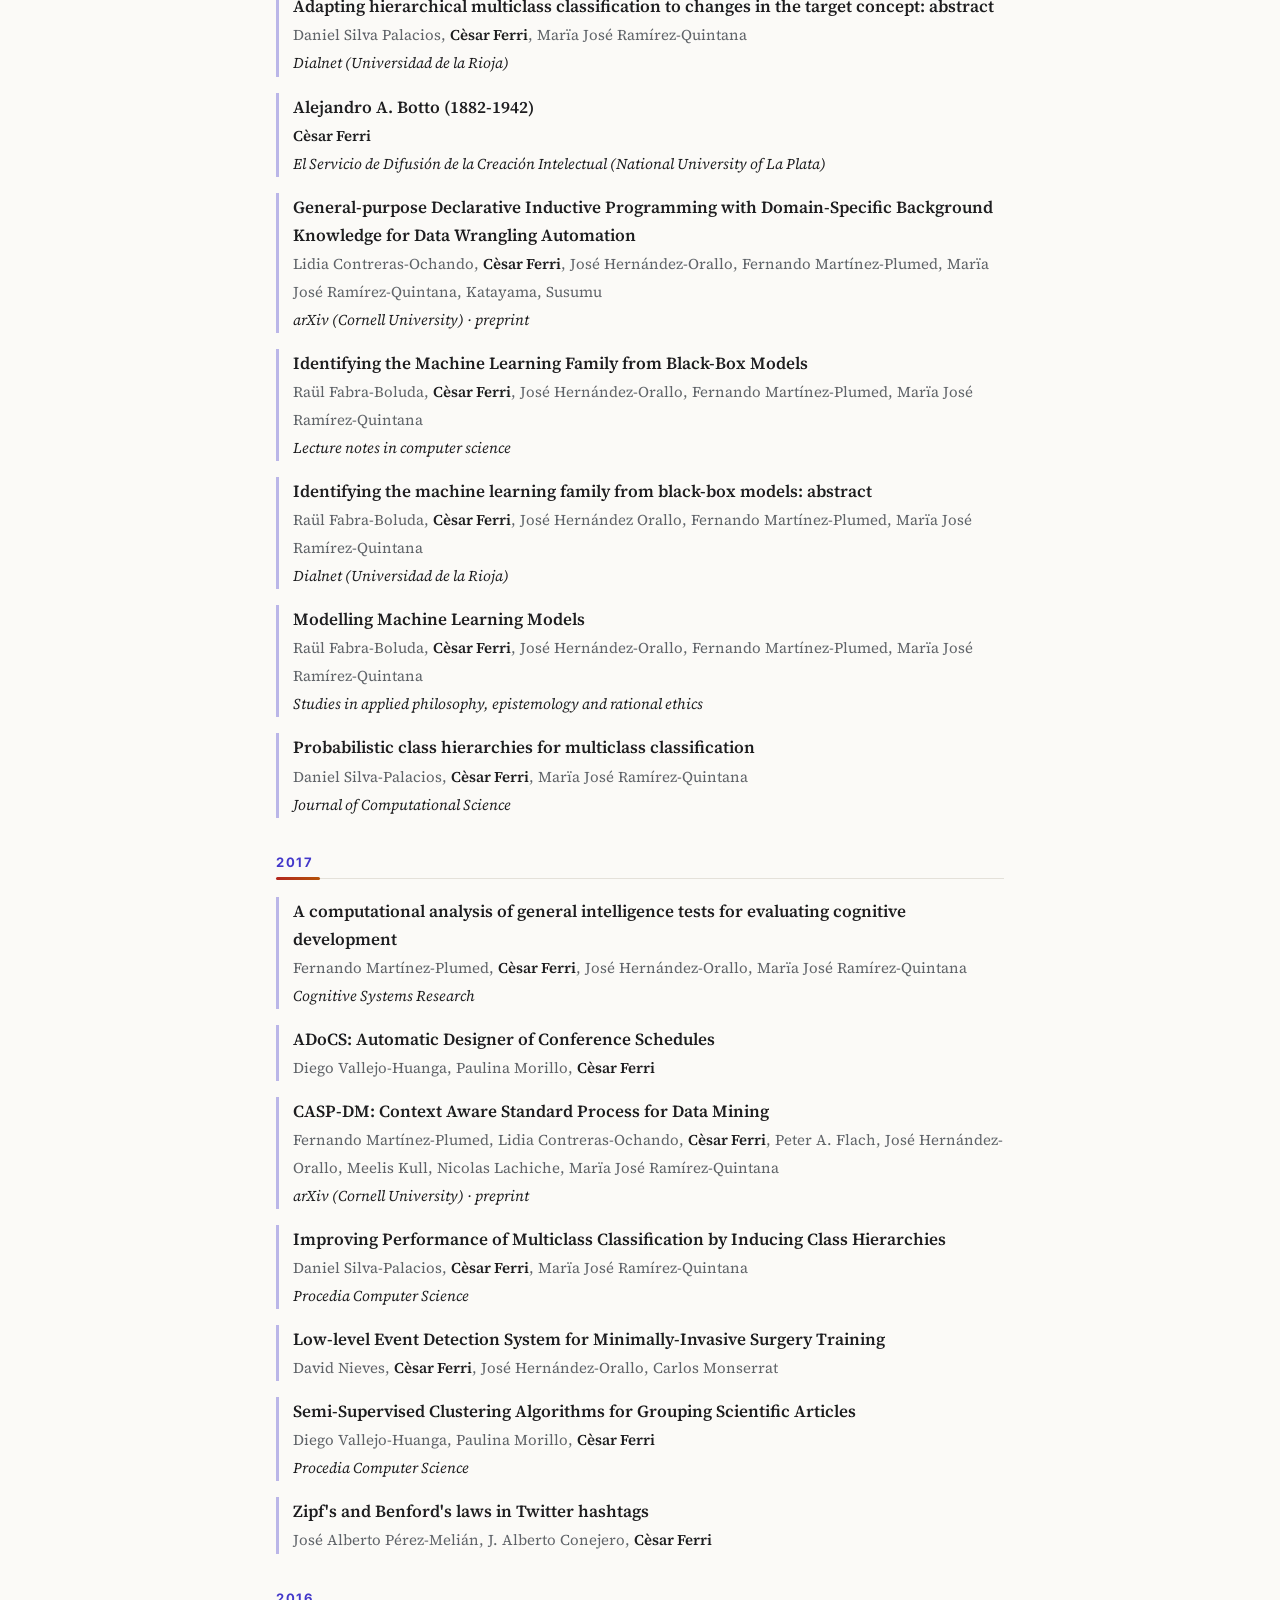
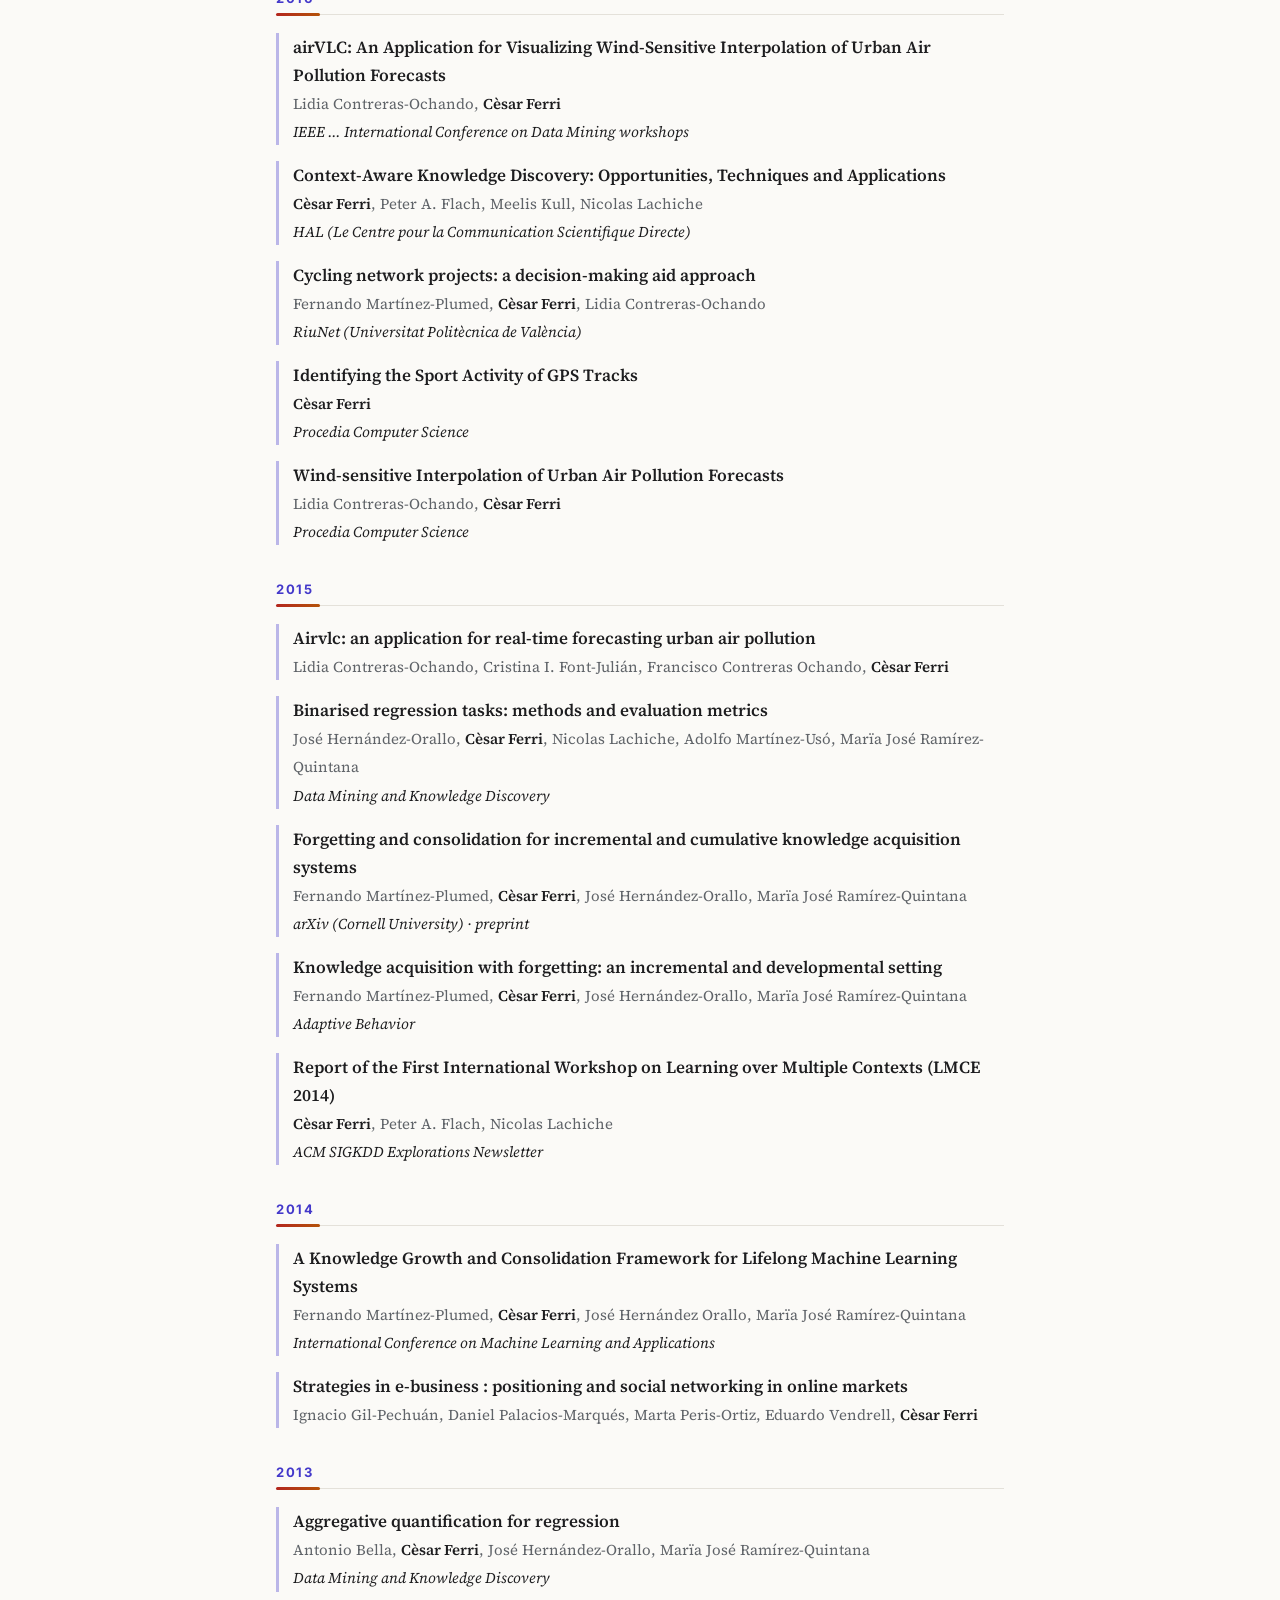
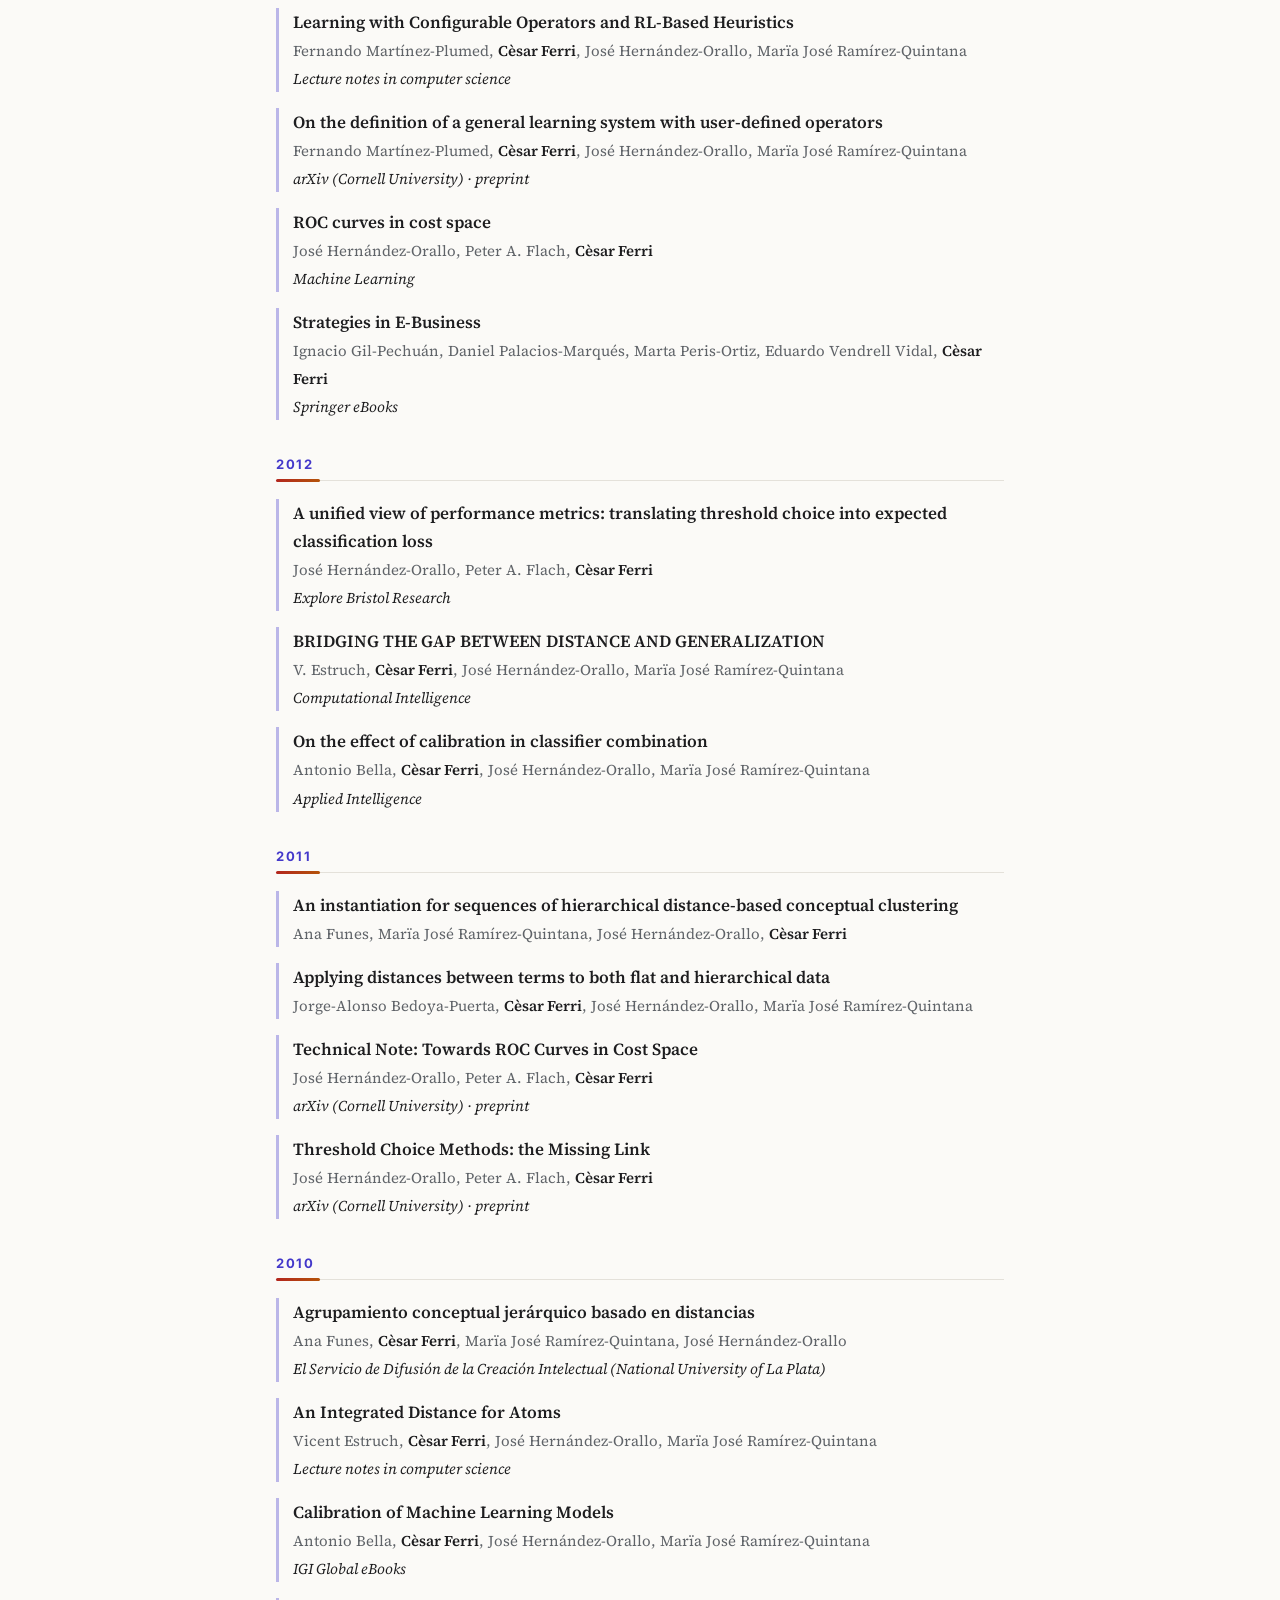
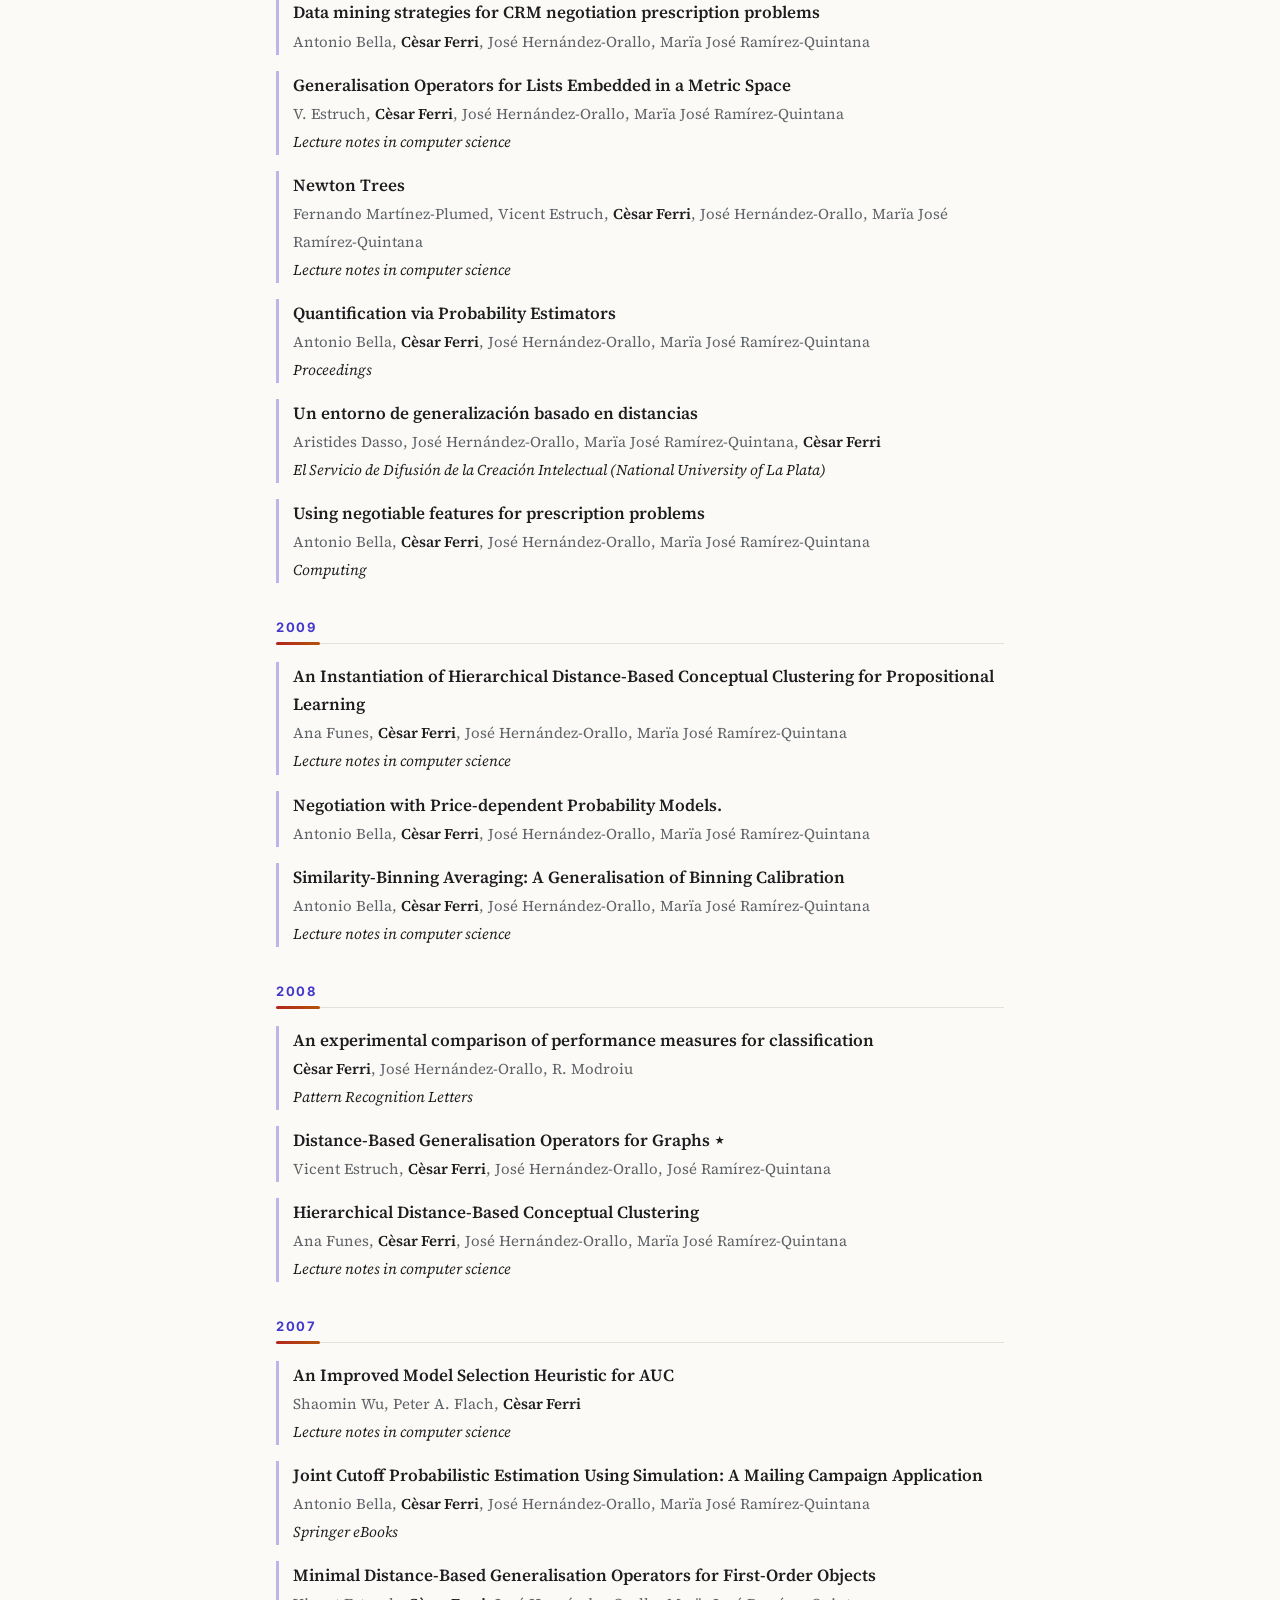
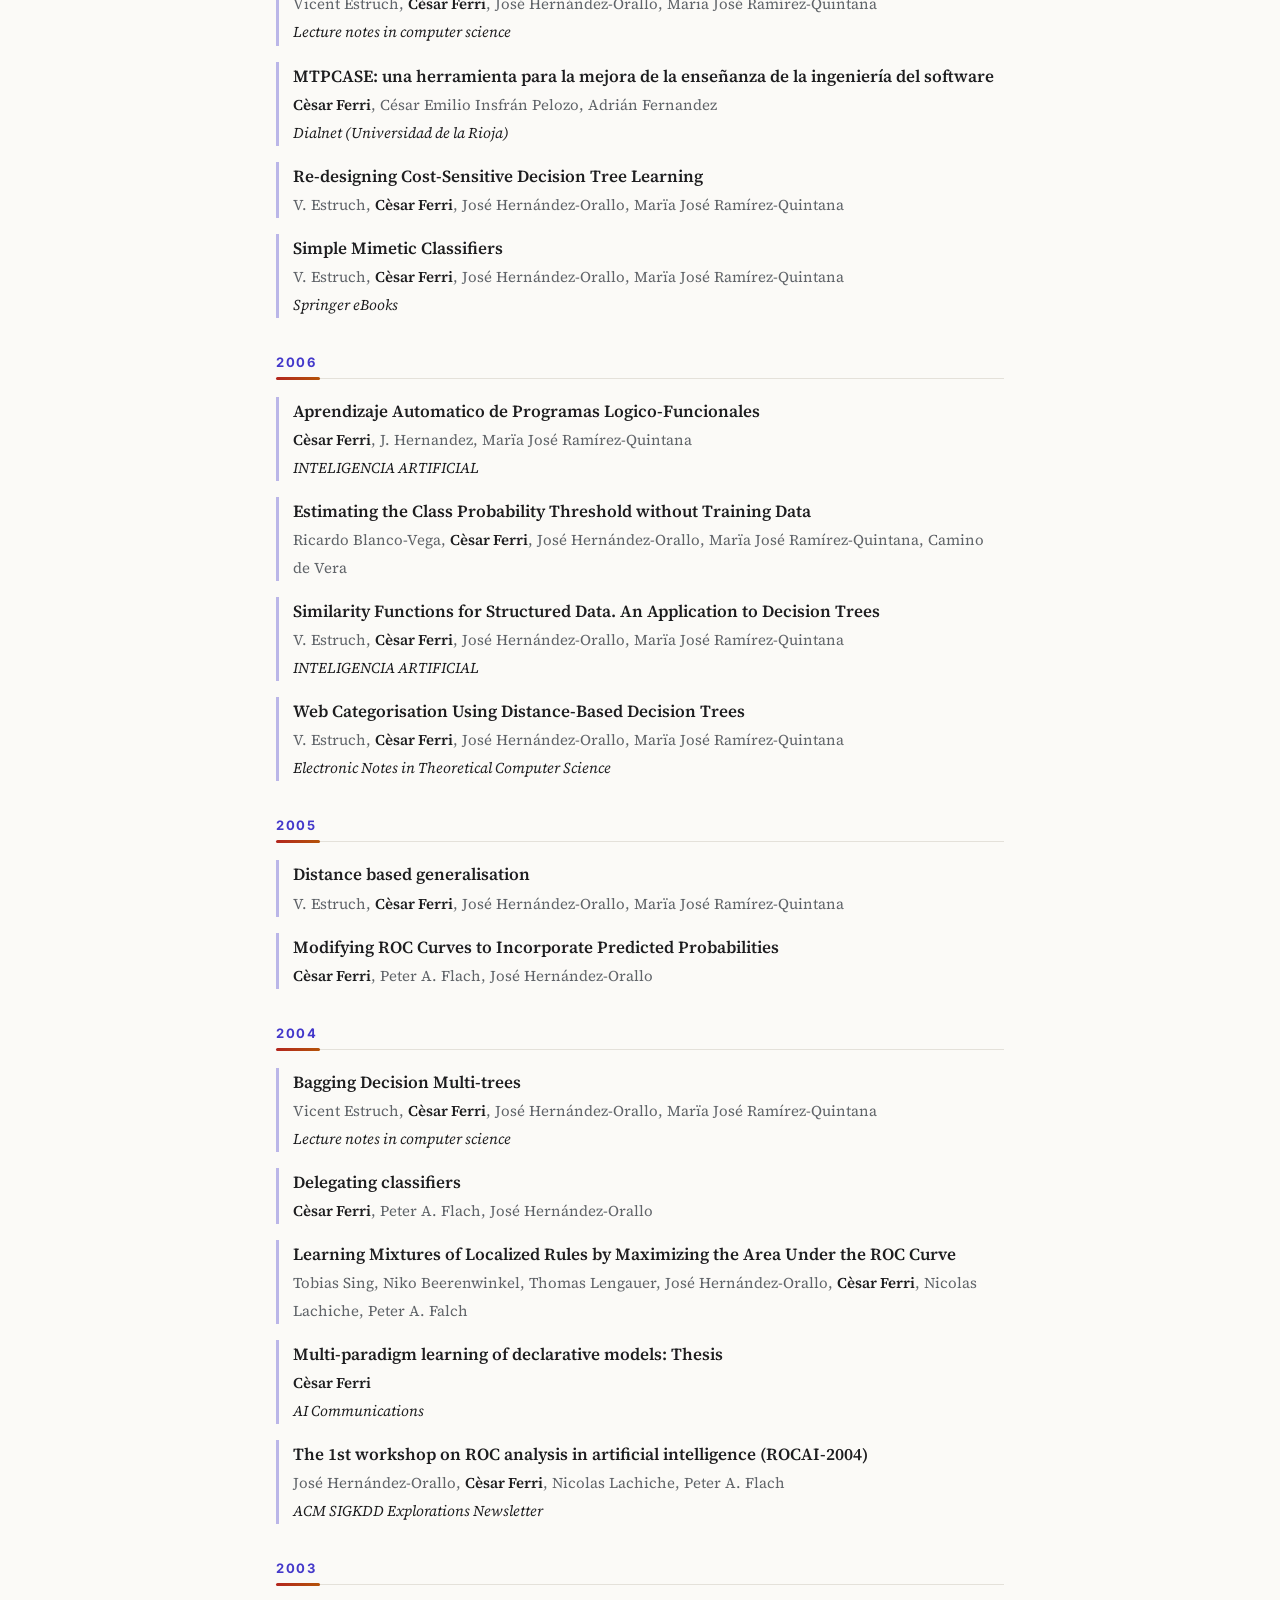
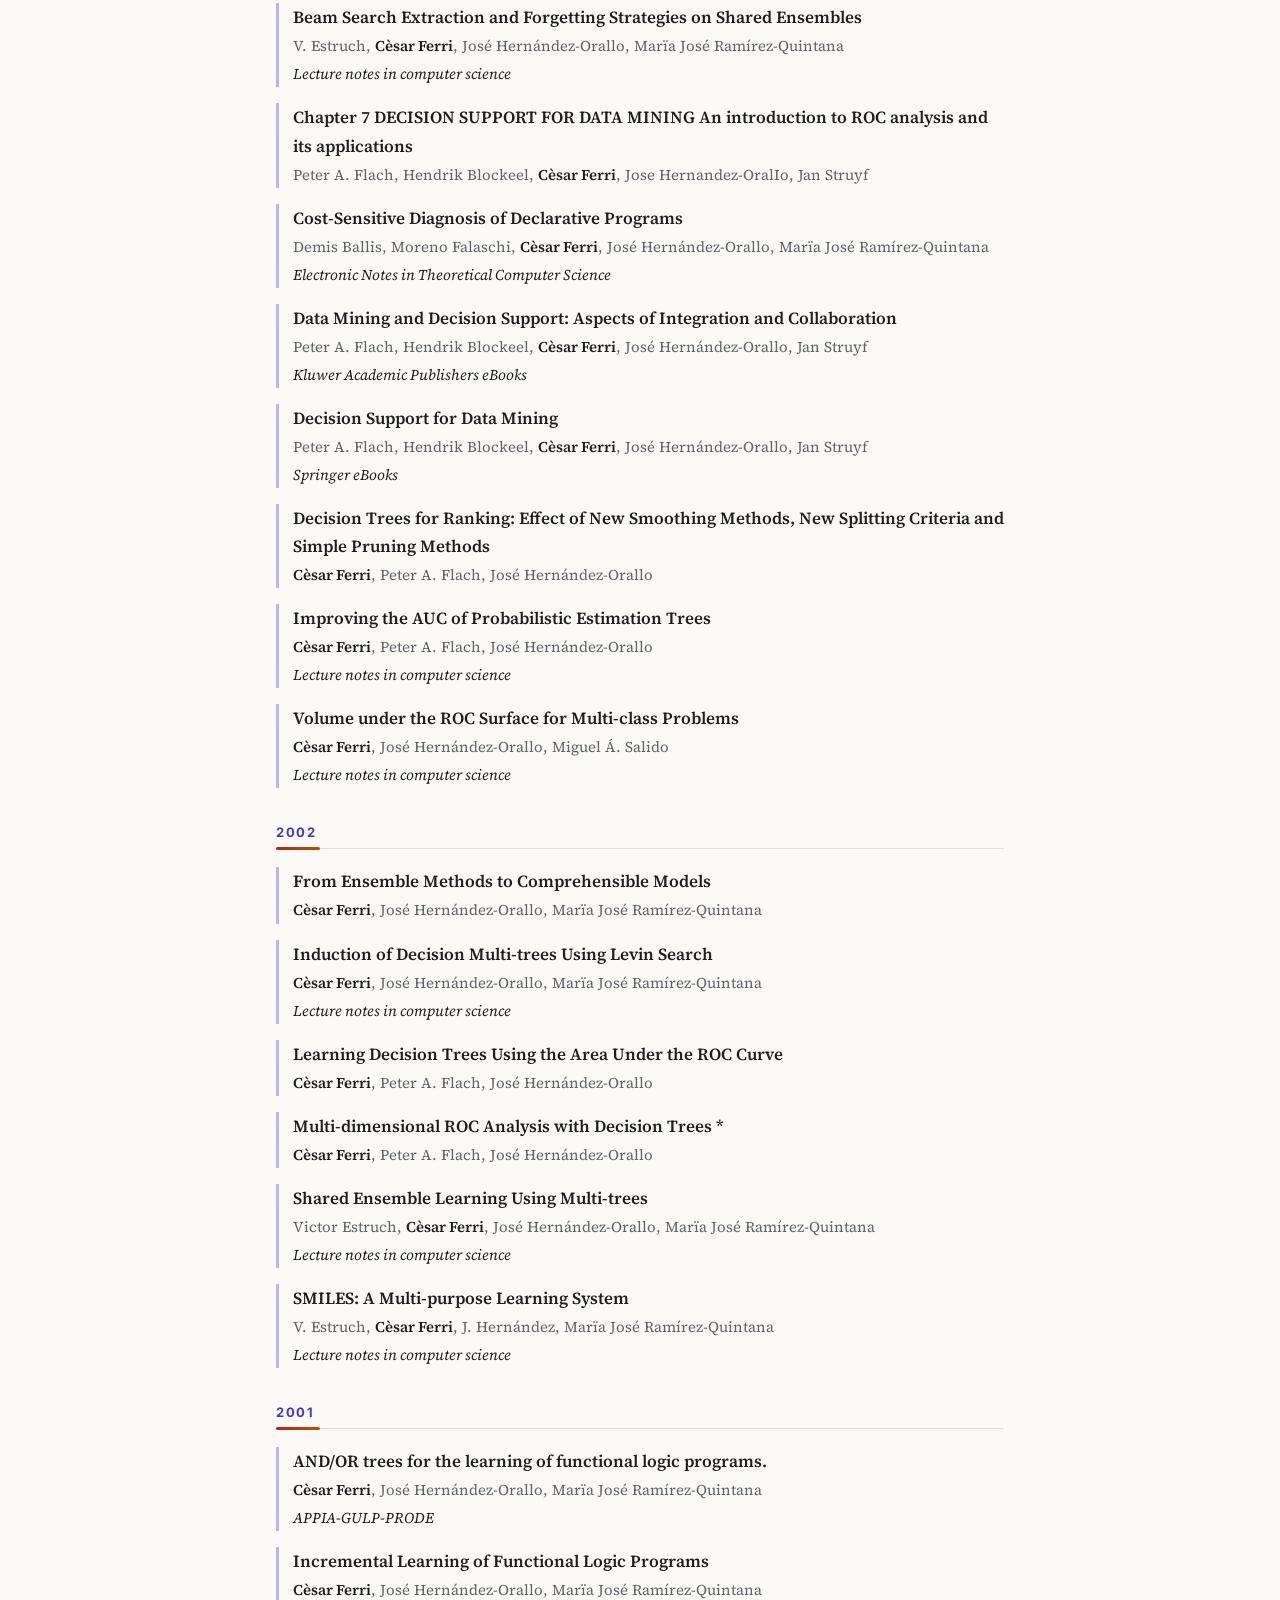
==== commit 7a6dfd2b: "Move news older than a year to news.html; sync menu across pages Co-Authored-By: Claude Opus 5.5 <no" ====
--- a/publications.html
+++ b/publications.html
@@ -18,6 +18,8 @@
   <a href="index.html#research">Research</a>
   <a href="index.html#publications">Publications</a>
   <a href="index.html#software">Software</a>
+  <a href="index.html#students">Students</a>
+  <a href="index.html#industry">Industry</a>
   <a href="index.html#service">Service</a>
   <a href="index.html#contact">Contact</a>
 </div></nav>
--- a/assets/style.css
+++ b/assets/style.css
@@ -5,8 +5,8 @@
   --accent: #9b1c1c;
   --rule: #e4e1da;
   --card: #ffffff;
-  --band-1: #1e2a4a;
-  --band-2: #8f1d2c;
+  --band-1: #d9e4fb;
+  --band-2: #fbdccf;
   --c1: #b3261e; --c2: #0f766e; --c3: #b45309;
   --c4: #4338ca; --c5: #7e22ce; --c6: #15803d;
   --maxw: 760px;
@@ -21,8 +21,8 @@
     --accent: #f08a7e;
     --rule: #2c2e34;
     --card: #1c1d22;
-    --band-1: #151d36;
-    --band-2: #5e1420;
+    --band-1: #1d2a4d;
+    --band-2: #45202c;
     --c1: #f2877c; --c2: #4fd1c0; --c3: #f5b25c;
     --c4: #a5a8ff; --c5: #d39bff; --c6: #6ee39a;
   }
@@ -58,9 +58,10 @@
 
 .band {
   background:
-    radial-gradient(circle at 85% 20%, rgba(245,178,92,.28), transparent 45%),
-    linear-gradient(120deg, var(--band-1) 0%, #2b3a6b 45%, var(--band-2) 100%);
-  color: #fff;
+    radial-gradient(circle at 88% 15%, color-mix(in srgb, var(--c3) 22%, transparent), transparent 40%),
+    radial-gradient(circle at 10% 100%, color-mix(in srgb, var(--c2) 16%, transparent), transparent 45%),
+    linear-gradient(120deg, var(--band-1), color-mix(in srgb, var(--band-1) 50%, var(--band-2)) 55%, var(--band-2));
+  border-bottom: 1px solid var(--rule);
 }
 header.hero {
   max-width: var(--maxw); margin: 0 auto;
@@ -68,22 +69,22 @@
   padding: 52px 16px 44px;
 }
 header.hero-plain { display: block; padding: 44px 16px 36px; }
-.band h1 { color: #fff; }
-.band .role { color: rgba(255,255,255,.82); }
-.band .rank { color: #ffd59a; }
-.band a { color: #ffd59a; }
+.band .rank { color: var(--accent); }
 .avatar {
   width: 150px; height: 150px; border-radius: 50%; object-fit: cover;
-  border: 4px solid rgba(255,255,255,.9); box-shadow: 0 8px 28px rgba(0,0,0,.35);
+  border: 4px solid var(--card); box-shadow: 0 4px 18px rgba(0,0,0,.12);
 }
 h1 { font: 700 2.3rem/1.15 var(--serif); margin: 0 0 6px; letter-spacing: -0.01em; }
 .role { font: 400 1rem/1.5 var(--sans); color: var(--muted); margin: 0 0 14px; }
 .links { display: flex; flex-wrap: wrap; gap: 8px; font: 500 13px var(--sans); }
 .band .links a {
-  color: #fff; background: rgba(255,255,255,.14); border: 1px solid rgba(255,255,255,.25);
+  color: var(--accent); background: var(--card);
+  border: 1px solid color-mix(in srgb, var(--accent) 25%, var(--rule));
   padding: 4px 11px; border-radius: 99px; transition: background .15s;
 }
-.band .links a:hover { background: rgba(255,255,255,.28); text-decoration: none; }
+.band .links a:hover {
+  background: color-mix(in srgb, var(--accent) 10%, var(--card)); text-decoration: none;
+}
 
 section { padding-top: 28px; }
 h2 {
@@ -134,7 +135,7 @@
 
 footer {
   padding: 24px 16px 32px; text-align: center; font: 13px var(--sans);
-  color: rgba(255,255,255,.75);
+  color: var(--muted); border-top: 1px solid var(--rule);
   background: linear-gradient(120deg, var(--band-1), var(--band-2));
 }
 
@@ -156,5 +157,64 @@
 ul.news li:nth-child(2)::before { background: var(--c2); }
 ul.news li:nth-child(3)::before { background: var(--c3); }
 ul.news li:nth-child(4)::before { background: var(--c4); }
+ul.news li:nth-child(5)::before { background: var(--c5); }
+ul.news li:nth-child(6)::before { background: var(--c6); }
+ul.news li:nth-child(7)::before { background: var(--c1); }
+ul.news li:nth-child(8)::before { background: var(--c2); }
+ul.news li:nth-child(9)::before { background: var(--c3); }
+ul.news li:nth-child(10)::before { background: var(--c4); }
+ul.news li:nth-child(11)::before { background: var(--c5); }
+ul.news li:nth-child(12)::before { background: var(--c6); }
+ul.news li:nth-child(13)::before { background: var(--c1); }
+ul.people { list-style: none; padding: 0; margin: 0; display: flex; flex-wrap: wrap; gap: 8px; }
+ul.people li {
+  font: 500 14px var(--sans); padding: 5px 12px; border-radius: 99px;
+  background: color-mix(in srgb, var(--c2) 10%, var(--card));
+  border: 1px solid color-mix(in srgb, var(--c2) 30%, var(--rule));
+}
+ul.people.former li {
+  background: var(--card); color: var(--muted); border-color: var(--rule);
+}
 h3.sub { color: var(--c4); }
 ul.projects.compact li { padding: 6px 0; }
+
+ul.people li a { color: inherit; }
+ul.people li:has(a):hover { border-color: var(--c2); }
+ul.companies {
+  list-style: none; padding: 0; margin: 0;
+  display: grid; grid-template-columns: repeat(auto-fill, minmax(160px, 1fr)); gap: 10px;
+}
+ul.companies li > * {
+  display: flex; align-items: center; justify-content: center; text-align: center;
+  min-height: 56px; padding: 8px 12px; border-radius: 10px;
+  font: 600 15px var(--sans); color: var(--fg);
+  background: var(--card); border: 1px solid var(--rule);
+  border-left: 4px solid var(--c);
+}
+ul.companies li { --c: var(--c1); }
+ul.companies li:nth-child(6n+2) { --c: var(--c2); }
+ul.companies li:nth-child(6n+3) { --c: var(--c3); }
+ul.companies li:nth-child(6n+4) { --c: var(--c4); }
+ul.companies li:nth-child(6n+5) { --c: var(--c5); }
+ul.companies li:nth-child(6n+6) { --c: var(--c6); }
+ul.companies li > a:hover {
+  text-decoration: none; background: color-mix(in srgb, var(--c) 8%, var(--card));
+}
+
+main p, ul.news li {
+  text-align: justify;
+  hyphens: auto; -webkit-hyphens: auto;
+}
+main .area p, main p.more { text-align: left; hyphens: manual; }
+
+ul.theses { list-style: none; padding: 0; margin: 0; }
+ul.theses li {
+  padding: 8px 0 8px 14px; margin-bottom: 6px;
+  border-left: 3px solid color-mix(in srgb, var(--c2) 45%, transparent);
+  font: 600 15px var(--sans);
+}
+ul.theses li a { color: var(--fg); }
+ul.theses li a:hover { color: var(--accent); }
+ul.theses li span {
+  display: block; font: italic 400 16px/1.45 var(--serif); color: var(--muted); margin-top: 2px;
+}
